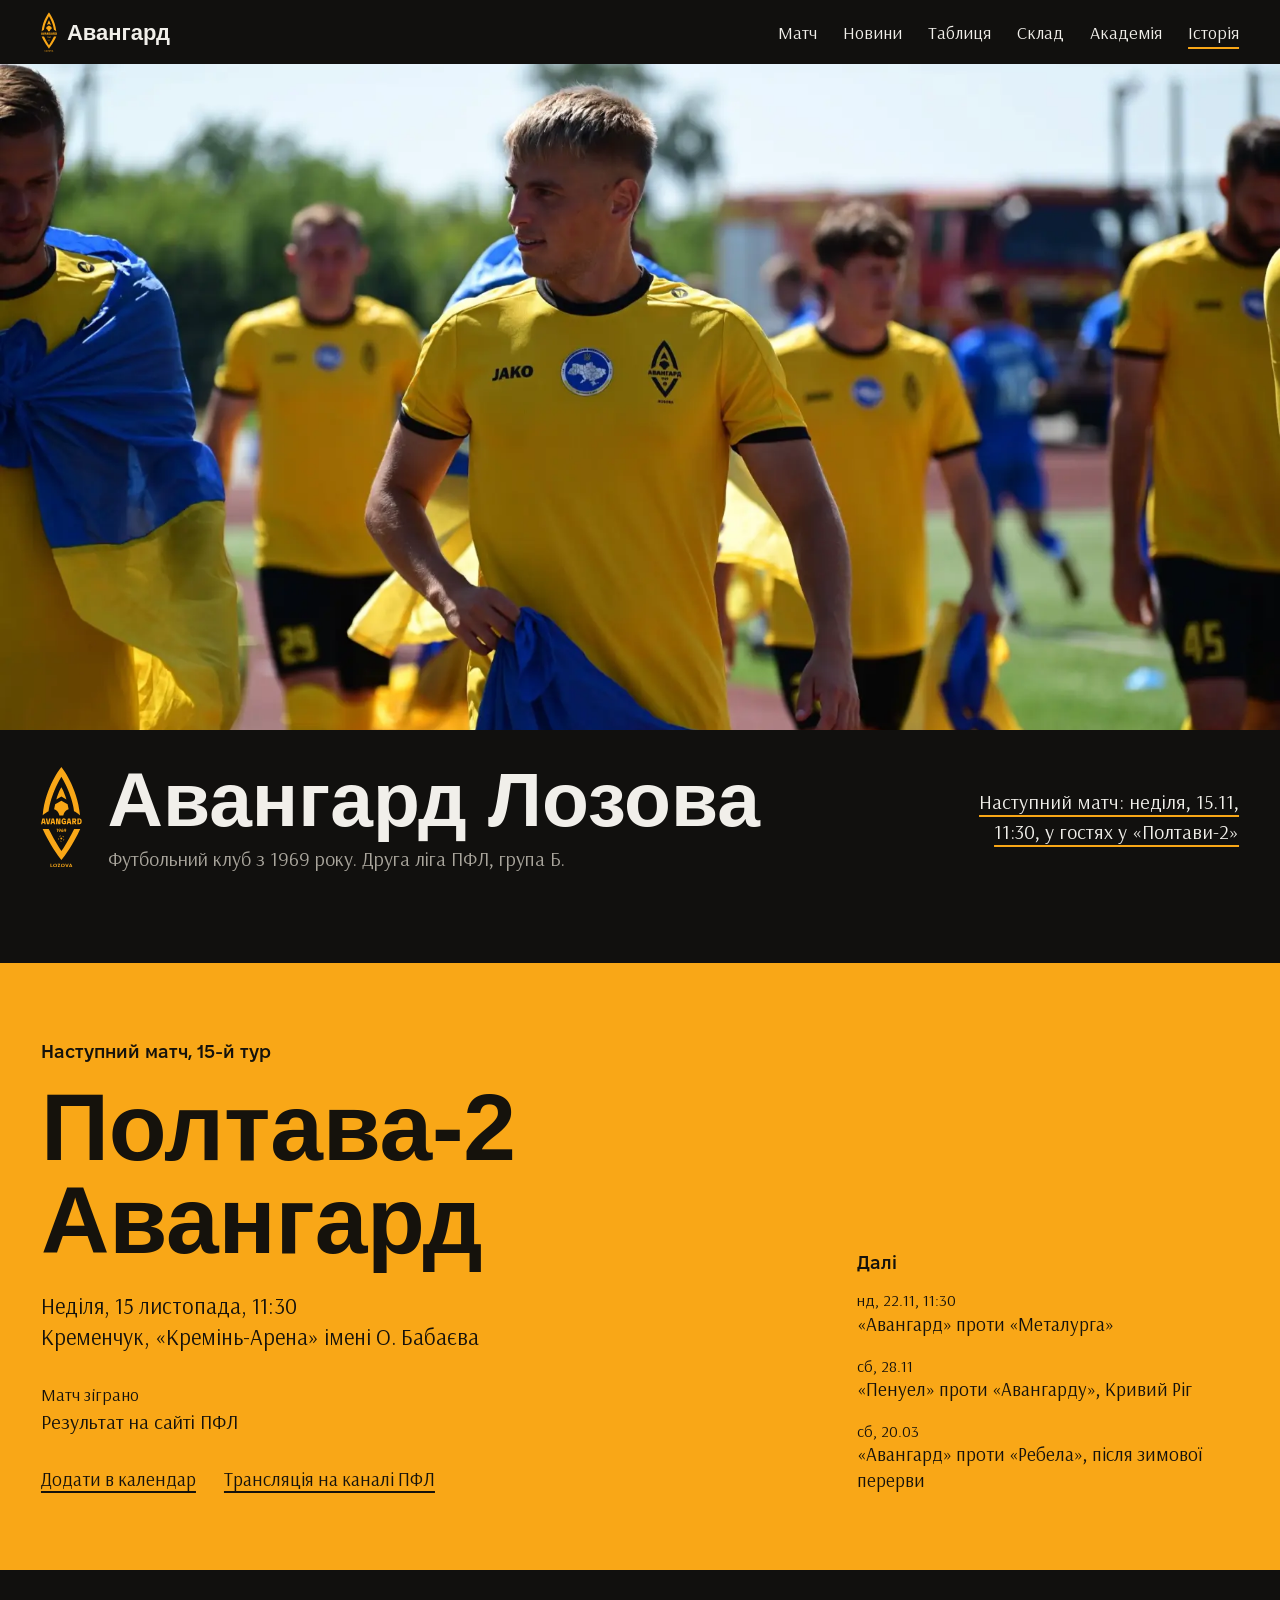
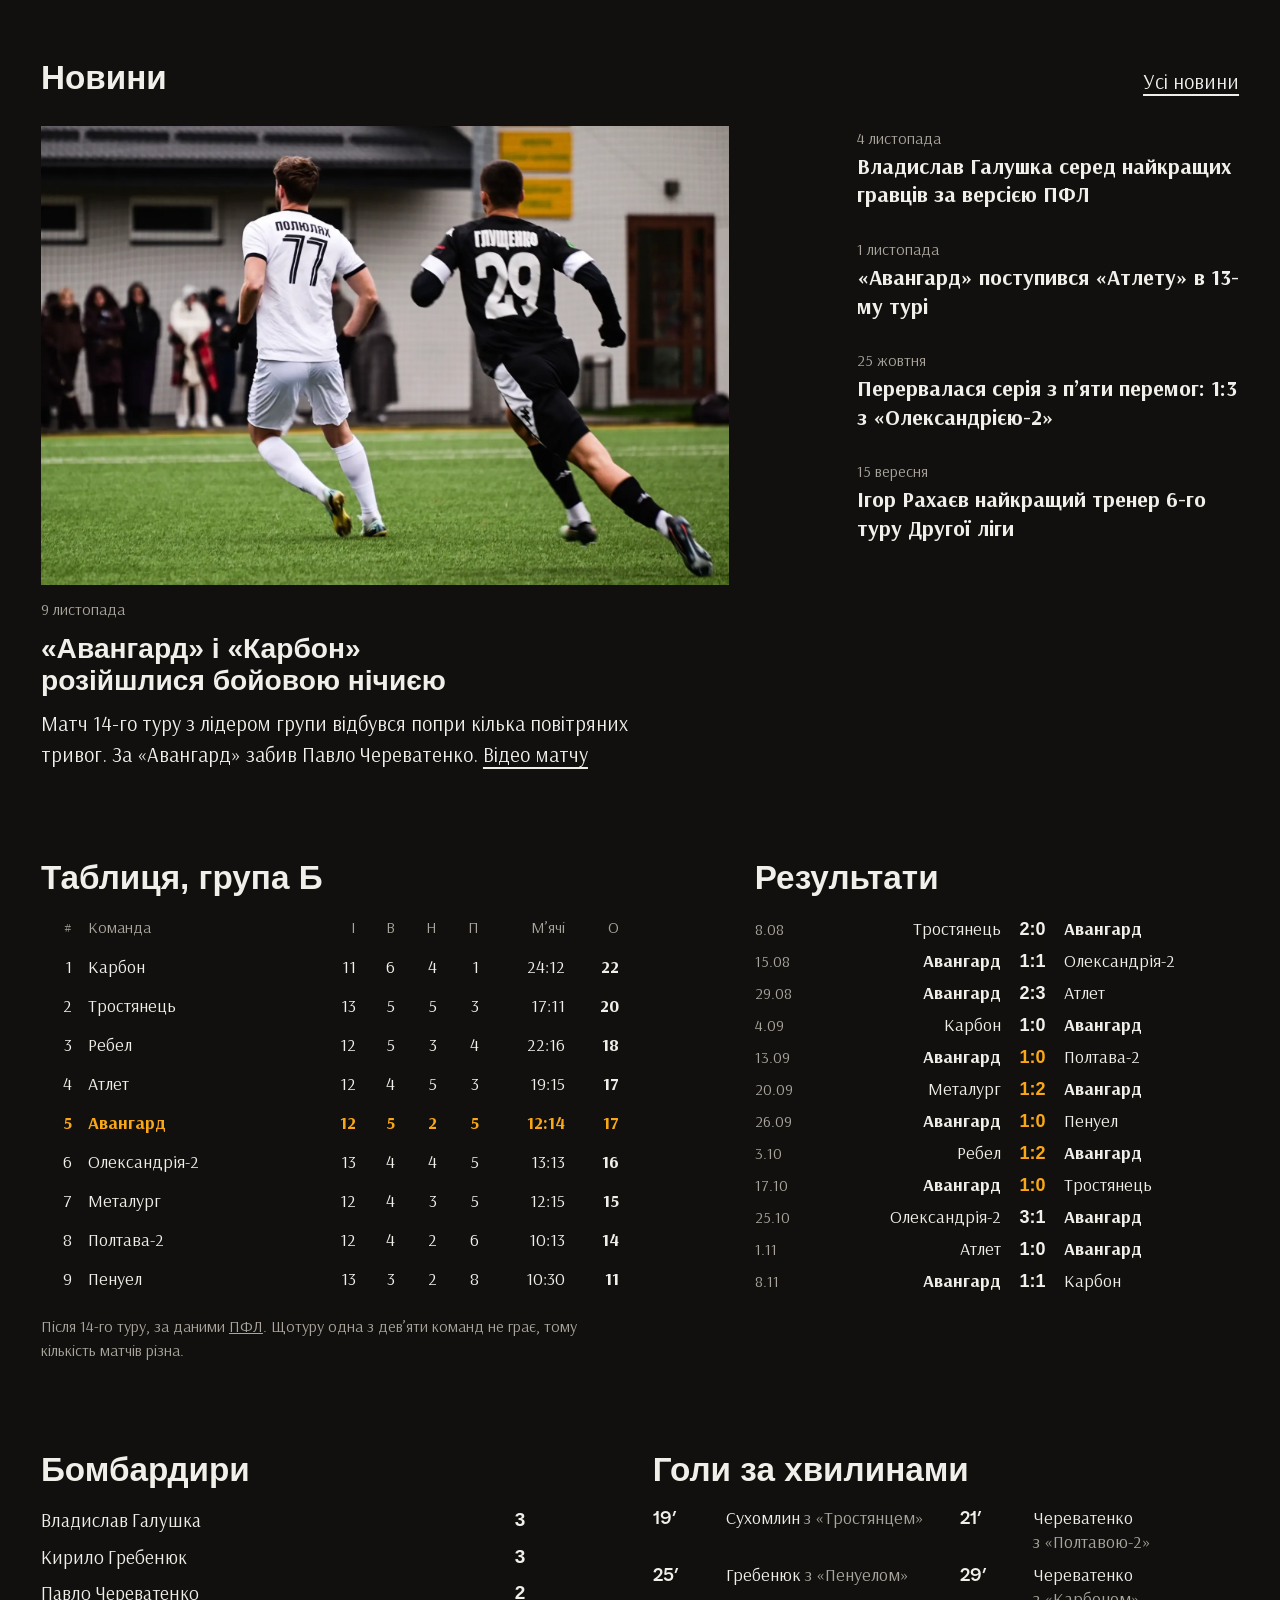
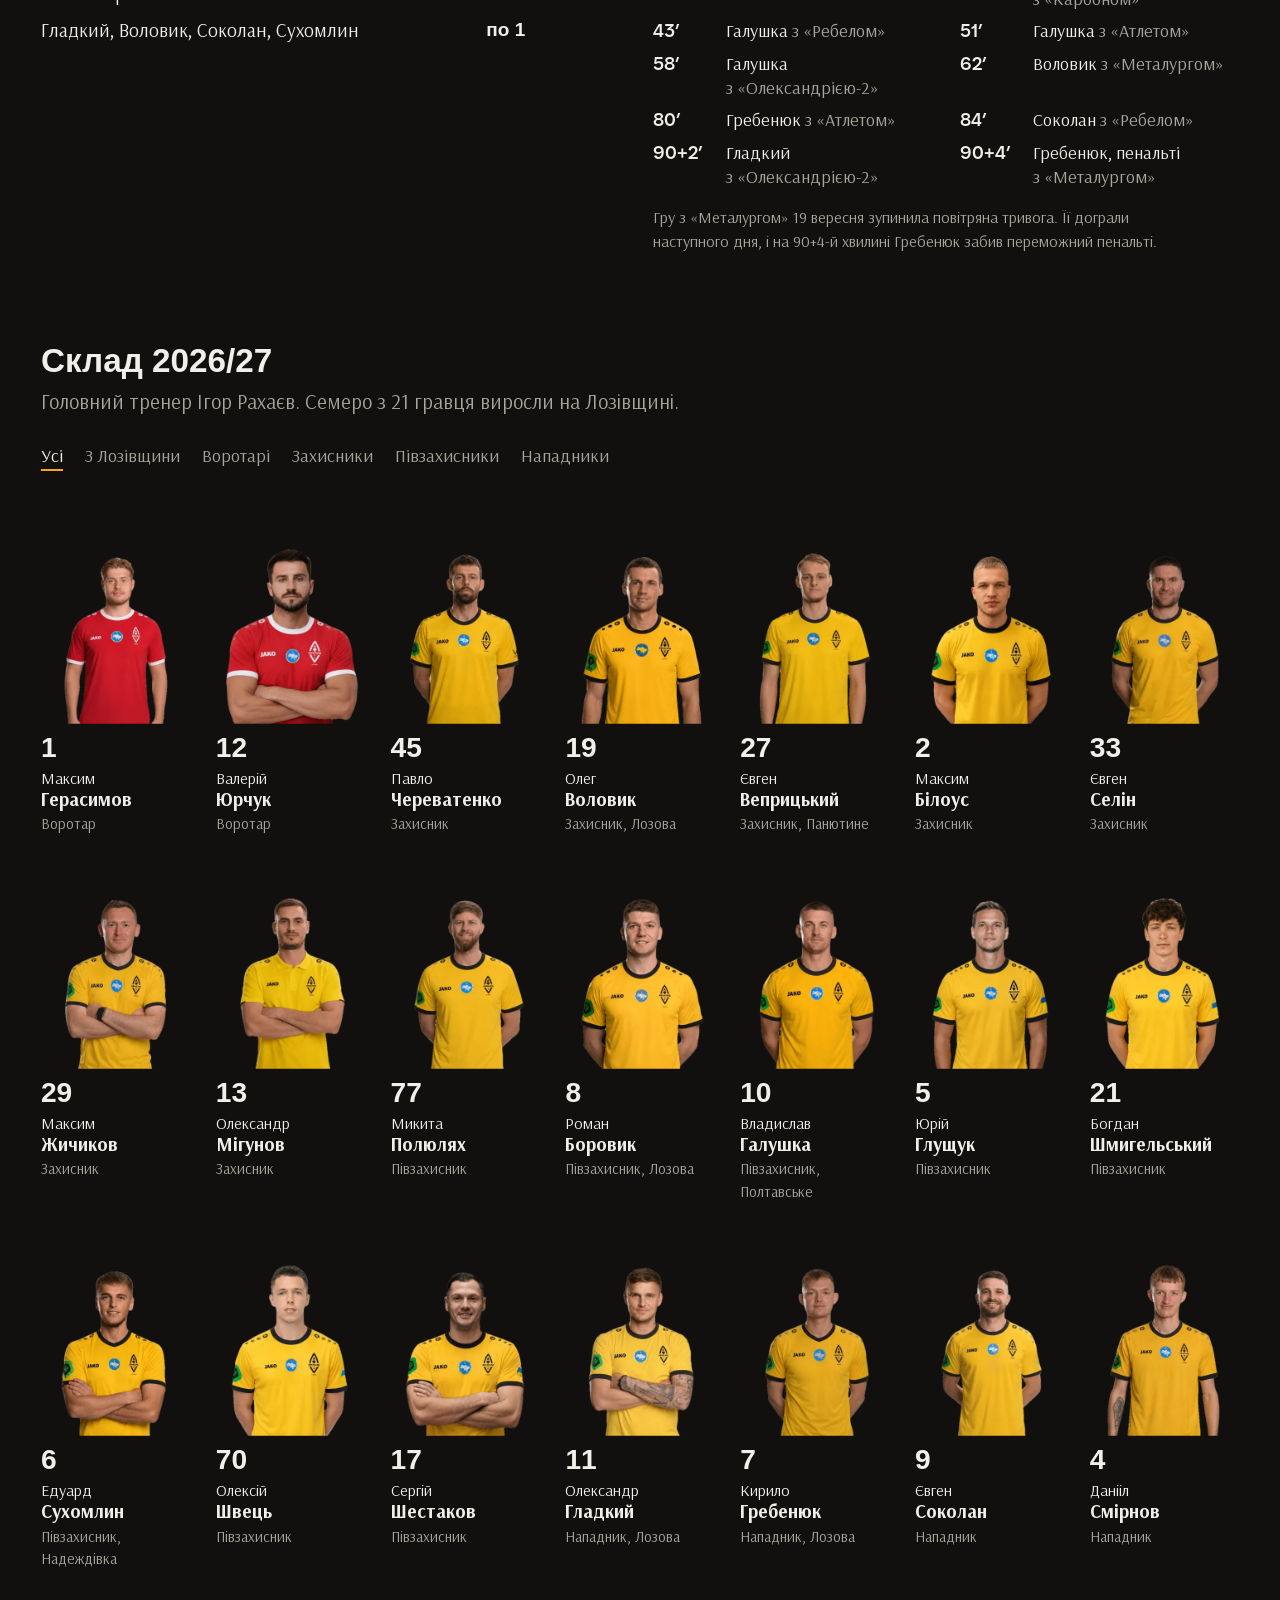
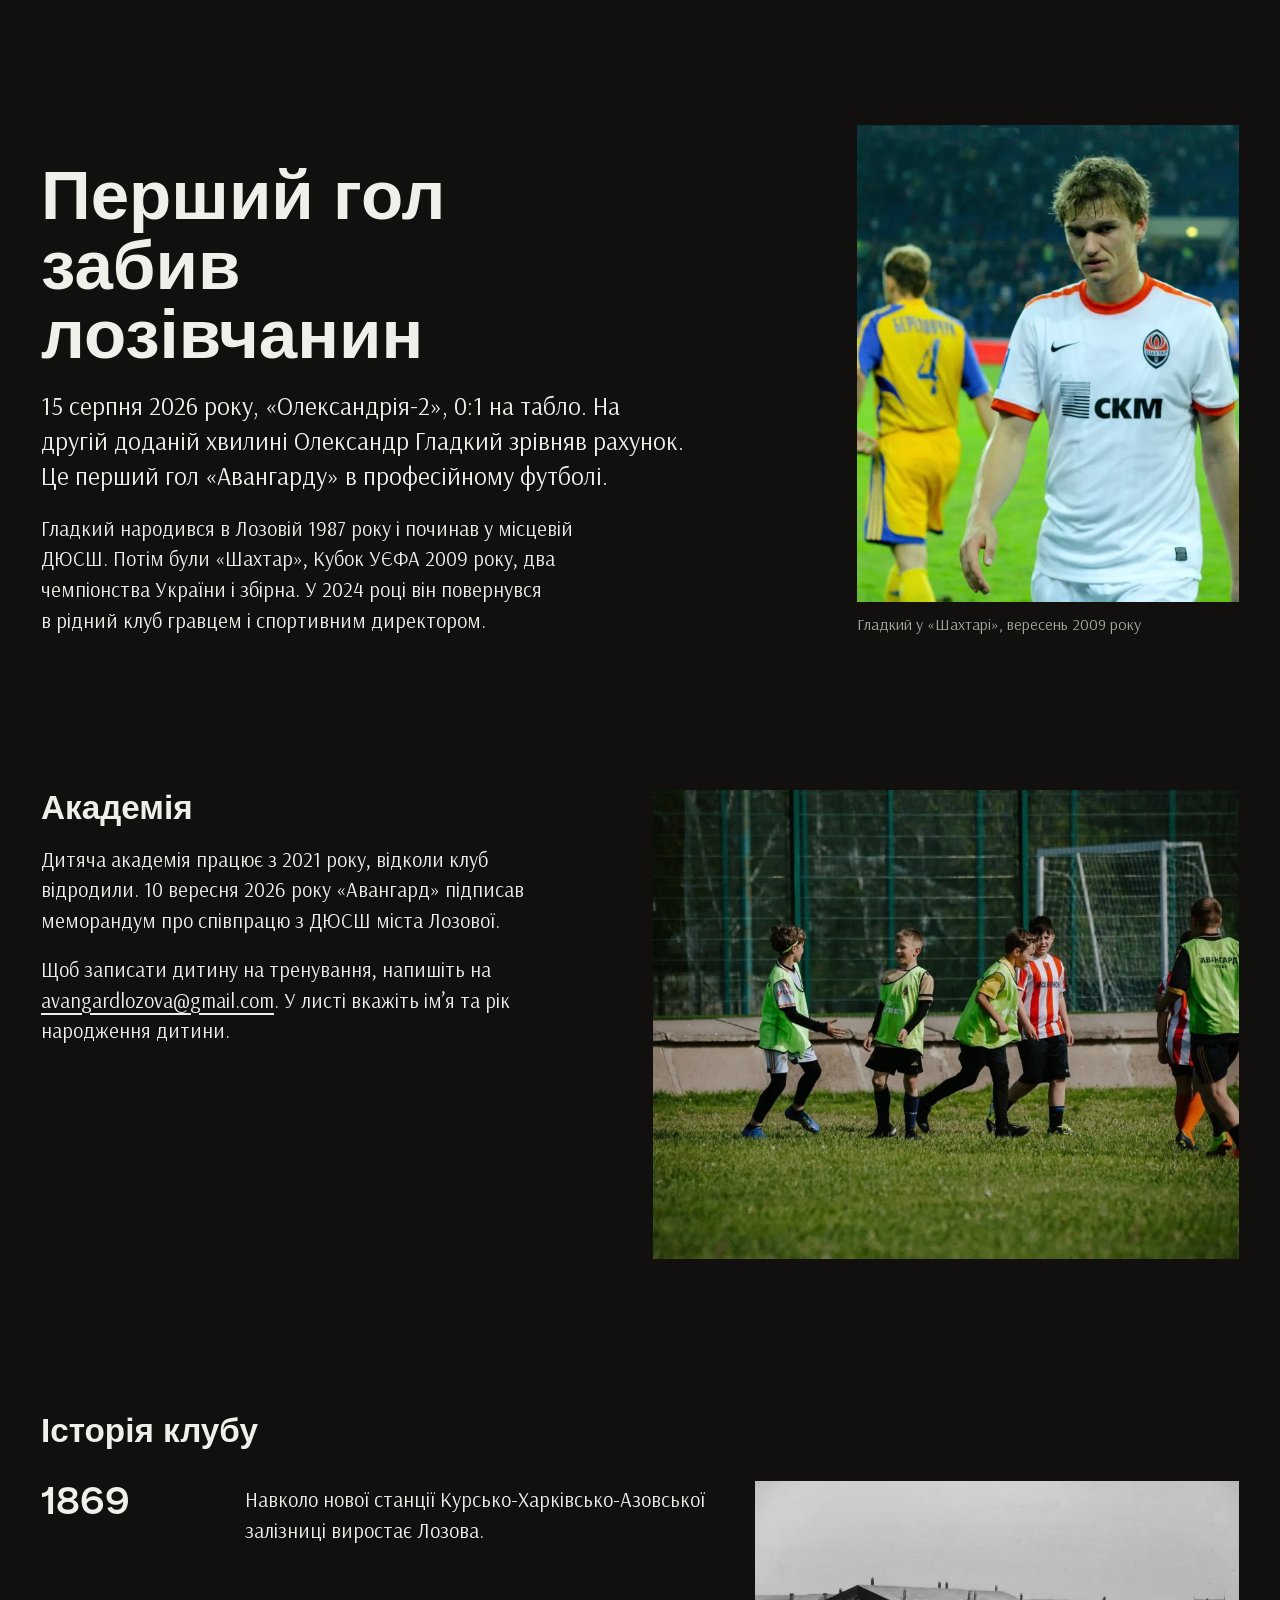
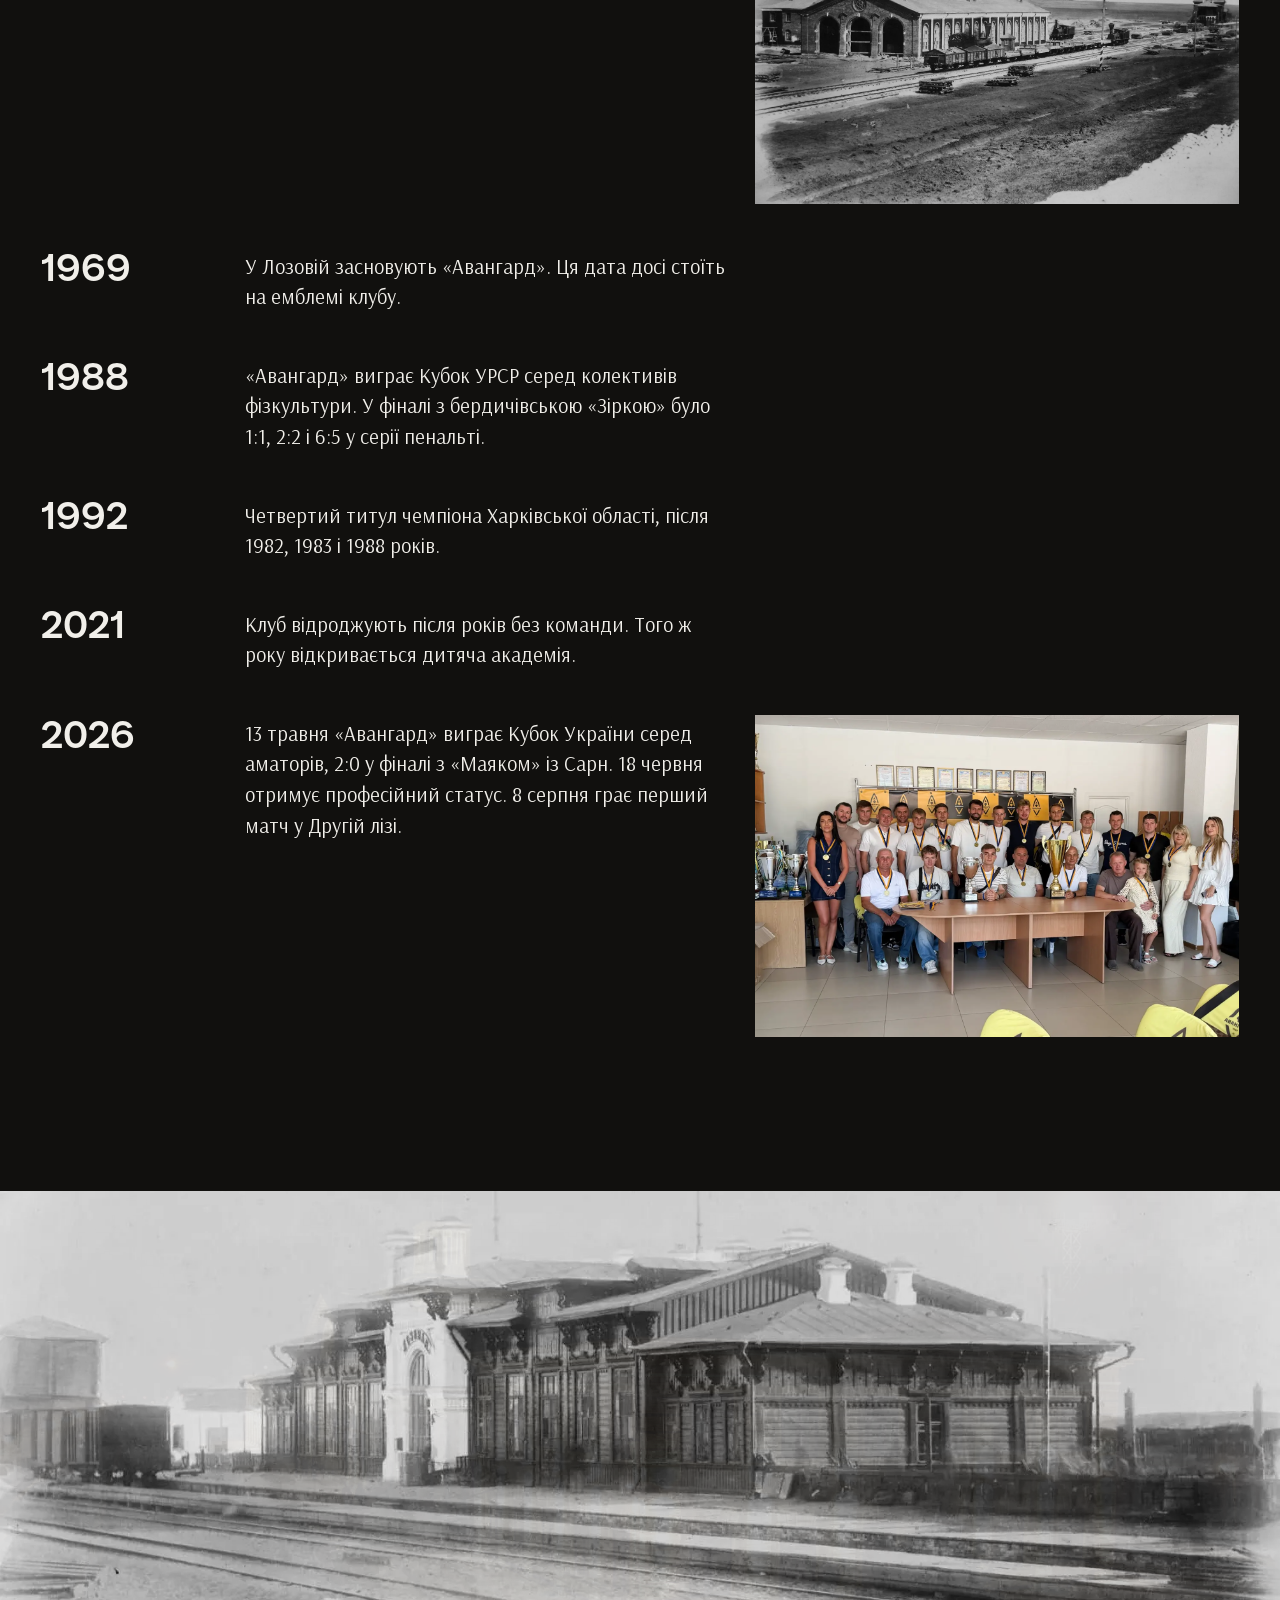
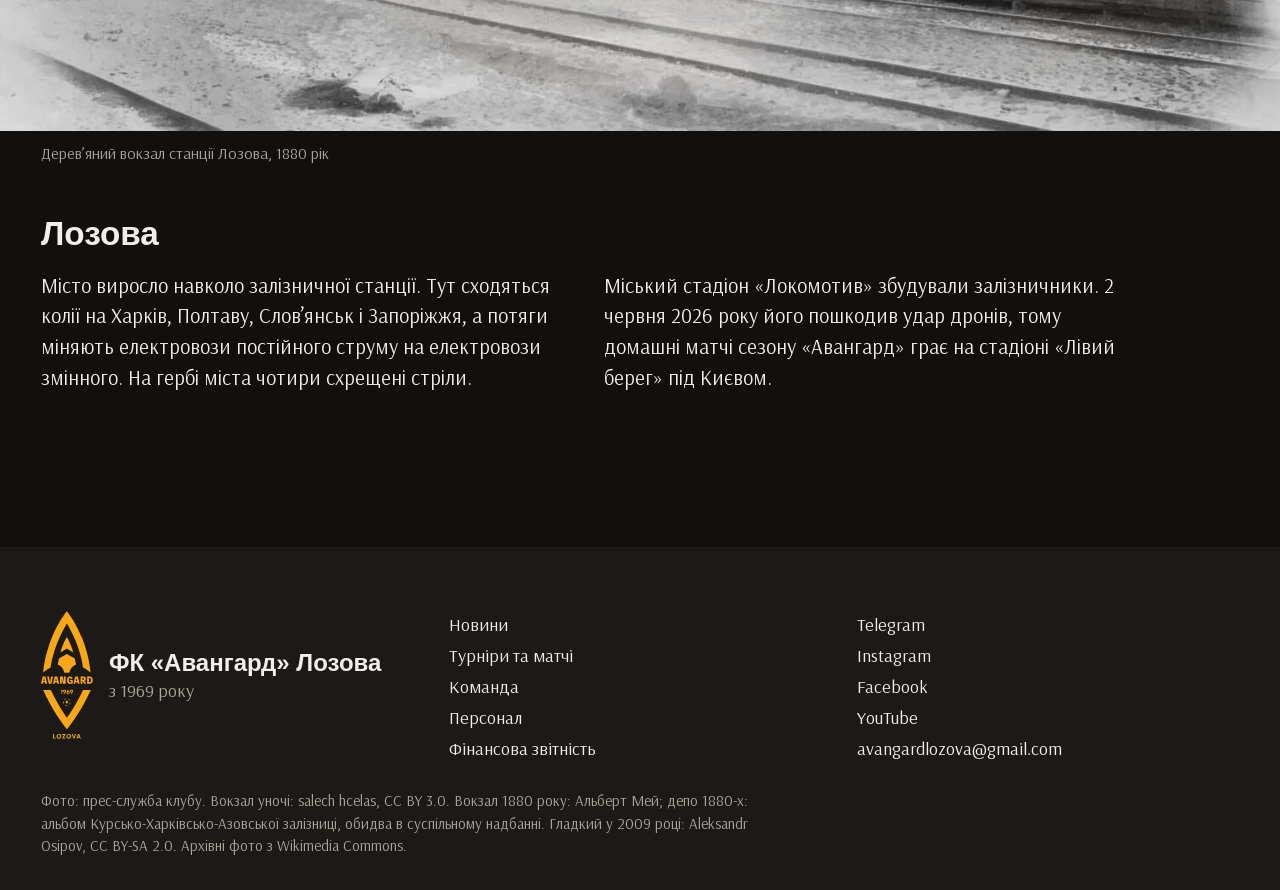
==== index.html @ 0803344a "Версія 3: менше шаблонності - Перший екран: чисте фото клубу, під ним емблема, назва і наступний мат" ====
<!doctype html>
<html lang="uk">
<head>
  <meta charset="utf-8">
  <meta name="viewport" content="width=device-width, initial-scale=1, viewport-fit=cover">
  <title>ФК «Авангард» Лозова</title>
  <meta name="description" content="Футбольний клуб «Авангард» з Лозової, заснований 1969 року. Друга ліга ПФЛ: наступний матч, результати, таблиця, склад, новини, академія.">
  <meta name="theme-color" content="#100e0b">
  <link rel="icon" href="assets/img/logo.svg" type="image/svg+xml">
  <link rel="preload" href="assets/fonts/FixelDisplay-Bold.woff2" as="font" type="font/woff2" crossorigin>
  <link rel="preload" href="assets/img/webp/dsc6113.webp" as="image">
  <link rel="stylesheet" href="assets/fonts/fonts.css?v=13">
  <link rel="stylesheet" href="css/main.css?v=13">
  <script>document.documentElement.classList.add('js');</script>
</head>
<body>
<svg width="0" height="0" style="position:absolute" aria-hidden="true" focusable="false">
  <symbol id="emblem" viewBox="0 0 157 385"><path d="M87.1688 207.241H95.97V217.223C93.1918 218.674 90.4966 219.4 87.8845 219.4C84.8779 219.4 82.5406 218.391 80.8727 216.368C79.2016 214.346 78.3693 211.604 78.3693 208.142C78.3693 204.722 79.1713 201.99 80.7784 199.95C82.3856 197.907 84.5679 196.886 87.3238 196.886C89.5636 196.886 91.3817 197.518 92.7812 198.782C94.1807 200.047 95.0689 201.81 95.4412 204.07L90.3097 204.441C89.8751 202.327 88.8782 201.27 87.3238 201.27C86.1 201.27 85.199 201.923 84.6191 203.23C84.0375 204.537 83.7484 206.173 83.7484 208.142C83.7484 210.299 84.1206 211.984 84.8683 213.197C85.6144 214.408 86.6608 215.015 88.0092 215.015C89.0444 215.015 90.0812 214.798 91.1181 214.362V210.786H87.1688V207.241Z"/><path d="M105.112 210.32H109.373L107.258 200.43L105.112 210.32ZM111.239 219.026L110.244 214.393H104.243L103.246 219.026H97.9917L103.185 197.258H111.458L116.682 219.026H111.239Z"/><path d="M130.146 204.224C130.146 202.441 129.245 201.55 127.441 201.55H124.859V206.961H127.441C129.245 206.961 130.146 206.048 130.146 204.224ZM130.053 219.027L125.918 210.94H124.859V219.027H119.51V197.259H128.249C129.201 197.259 130.094 197.383 130.922 197.631C131.753 197.88 132.52 198.265 133.224 198.783C133.929 199.3 134.489 200.026 134.903 200.959C135.319 201.892 135.528 202.981 135.528 204.224C135.528 207.728 134.042 209.864 131.079 210.63L136.304 219.027H130.053Z"/><path d="M146.876 214.611C149.53 214.611 150.857 212.455 150.857 208.143C150.857 203.831 149.53 201.673 146.876 201.673H144.638V214.611H146.876ZM147.501 197.258C150.298 197.258 152.453 198.222 153.968 200.15C155.481 202.078 156.238 204.741 156.238 208.143C156.238 211.542 155.481 214.207 153.968 216.134C152.453 218.062 150.298 219.027 147.501 219.027H139.289V197.258H147.501Z"/><path d="M97.4736 124.436C88.5478 94.0871 78.1187 78.0218 78.1187 78.0218C78.1187 78.0218 67.6896 94.0871 58.7654 124.436L78.1187 112.833L97.4736 124.436Z"/><path d="M78.1192 -4.25577e-05C78.1192 -4.25577e-05 17.1725 72.7313 6.39673 185.531C6.39673 185.531 17.5096 175.767 29.2951 170.043C29.2951 170.043 34.3451 110.444 78.1192 37.0398C121.893 110.444 126.945 170.043 126.945 170.043C138.729 175.767 149.842 185.531 149.842 185.531C139.066 72.7313 78.1192 -4.25577e-05 78.1192 -4.25577e-05Z"/><path d="M60.1049 236.991H64.551V249.111H61.9996V239.27H60.1049V236.991Z"/><path d="M71.1687 243.096C71.7646 243.096 72.2583 242.913 72.6545 242.54C73.0491 242.171 73.2472 241.694 73.2472 241.111C73.2472 240.527 73.0491 240.051 72.6545 239.679C72.2583 239.31 71.7646 239.125 71.1687 239.125C70.56 239.125 70.0632 239.31 69.6734 239.679C69.2851 240.051 69.0902 240.527 69.0902 241.111C69.0902 241.694 69.2851 242.171 69.6734 242.54C70.0632 242.913 70.56 243.096 71.1687 243.096ZM71.1511 236.736C72.5107 236.736 73.6162 237.142 74.4661 237.957C75.3193 238.772 75.7426 239.823 75.7426 241.111C75.7426 242.253 75.3288 243.534 74.5029 244.956L72.0809 249.111H69.218C70.6766 246.608 71.5026 245.188 71.6975 244.847C71.3205 244.956 70.9434 245.01 70.568 245.01C69.4018 245.01 68.4464 244.646 67.7067 243.917C66.9638 243.189 66.5948 242.253 66.5948 241.111C66.5948 240.27 66.7881 239.519 67.1779 238.852C67.5661 238.182 68.1061 237.663 68.7995 237.292C69.4912 236.922 70.2756 236.736 71.1511 236.736Z"/><path d="M81.8862 246.925C82.4581 246.925 82.9246 246.743 83.2905 246.377C83.6547 246.014 83.8368 245.546 83.8368 244.974C83.8368 244.391 83.6547 243.917 83.2905 243.554C82.9246 243.188 82.4581 243.006 81.8862 243.006C81.3158 243.006 80.8445 243.188 80.4739 243.554C80.1033 243.917 79.9195 244.391 79.9195 244.974C79.9195 245.546 80.1033 246.014 80.4739 246.377C80.8445 246.743 81.3158 246.925 81.8862 246.925ZM82.4693 241.055C83.6355 241.055 84.5925 241.421 85.3402 242.15C86.0879 242.878 86.4617 243.821 86.4617 244.974C86.4617 246.249 86.0335 247.294 85.1756 248.109C84.3193 248.923 83.2298 249.329 81.9054 249.329C80.5442 249.329 79.4355 248.923 78.5776 248.109C77.7228 247.294 77.2931 246.249 77.2931 244.974C77.2931 243.845 77.7133 242.564 78.5504 241.129L80.958 236.974H83.8193C83.5029 237.52 83.078 238.255 82.5428 239.178C82.0076 240.102 81.6066 240.789 81.3398 241.238C81.7168 241.116 82.0923 241.055 82.4693 241.055Z"/><path d="M92.0576 243.096C92.6535 243.096 93.1488 242.913 93.5434 242.54C93.938 242.171 94.1361 241.694 94.1361 241.111C94.1361 240.527 93.938 240.051 93.5434 239.679C93.1488 239.31 92.6535 239.125 92.0576 239.125C91.4505 239.125 90.9521 239.31 90.5639 239.679C90.1741 240.051 89.9807 240.527 89.9807 241.111C89.9807 241.694 90.1741 242.171 90.5639 242.54C90.9521 242.913 91.4505 243.096 92.0576 243.096ZM92.04 236.736C93.3996 236.736 94.5067 237.142 95.3567 237.957C96.2066 238.772 96.6331 239.823 96.6331 241.111C96.6331 242.253 96.2194 243.534 95.3934 244.956L92.9682 249.111H90.107C91.5656 246.608 92.3915 245.188 92.588 244.847C92.2094 244.956 91.8324 245.01 91.4569 245.01C90.2907 245.01 89.3353 244.646 88.5956 243.917C87.8543 243.189 87.4837 242.253 87.4837 241.111C87.4837 240.27 87.677 239.519 88.0652 238.852C88.455 238.182 88.995 237.663 89.6884 237.292C90.3817 236.922 91.1646 236.736 92.04 236.736Z"/><path d="M39.2464 381.653H44.4545V384.395H36.2924V370.787H39.2464V381.653Z"/><path d="M53.9416 381.908C54.7451 381.908 55.472 381.721 56.1191 381.352C56.7677 380.983 57.2741 380.468 57.6448 379.809C58.0154 379.146 58.1991 378.408 58.1991 377.591C58.1991 376.358 57.795 375.332 56.985 374.509C56.175 373.687 55.1637 373.276 53.9511 373.276C52.7402 373.276 51.7225 373.687 50.8997 374.509C50.077 375.332 49.6664 376.358 49.6664 377.591C49.6664 378.823 50.077 379.85 50.8997 380.675C51.7225 381.494 52.737 381.908 53.9416 381.908ZM53.9416 384.686C51.8695 384.686 50.1409 384.009 48.7605 382.656C47.3802 381.301 46.6901 379.612 46.6901 377.591C46.6901 375.569 47.3802 373.882 48.7605 372.528C50.1409 371.174 51.8695 370.495 53.9416 370.495C55.3027 370.495 56.5376 370.803 57.6448 371.42C58.7535 372.035 59.6194 372.885 60.2409 373.965C60.8623 375.048 61.1723 376.257 61.1723 377.591C61.1723 379.625 60.4869 381.317 59.113 382.665C57.7374 384.012 56.0152 384.686 53.9416 384.686Z"/><path d="M68.0937 381.653H73.9441V384.395H63.6619V383.948L69.3382 373.528H63.991V370.787H73.7316V371.332L68.0937 381.653Z"/><path d="M83.742 381.908C84.5455 381.908 85.2725 381.721 85.9195 381.352C86.5697 380.983 87.0761 380.468 87.4468 379.809C87.8158 379.146 88.0011 378.408 88.0011 377.591C88.0011 376.358 87.5954 375.332 86.7854 374.509C85.9754 373.687 84.9641 373.276 83.7515 373.276C82.5422 373.276 81.5245 373.687 80.7017 374.509C79.8774 375.332 79.4668 376.358 79.4668 377.591C79.4668 378.823 79.8774 379.85 80.7017 380.675C81.5245 381.494 82.5374 381.908 83.742 381.908ZM83.742 384.686C81.6699 384.686 79.9413 384.009 78.5625 382.656C77.1806 381.301 76.4921 379.612 76.4921 377.591C76.4921 375.569 77.1806 373.882 78.5625 372.528C79.9413 371.174 81.6699 370.495 83.742 370.495C85.1047 370.495 86.338 370.803 87.4468 371.42C88.5539 372.035 89.4198 372.885 90.0413 373.965C90.6643 375.048 90.9743 376.257 90.9743 377.591C90.9743 379.625 90.2873 381.317 88.915 382.665C87.5394 384.012 85.8172 384.686 83.742 384.686Z"/><path d="M102.912 370.787H106.12L100.987 384.395H98.2074L92.8826 370.787H96.1257L99.5685 380.409L102.912 370.787Z"/><path d="M113.582 374.383L111.814 379.243H115.372L113.582 374.383ZM117.257 384.395L116.305 381.809H110.881L109.948 384.395H106.837L112.164 370.787H114.945L120.445 384.395H117.257Z"/><path d="M78.3679 356.609C64.1493 338.76 34.0298 297.546 6.39783 237.634H29.6029C41.5689 262.361 55.2811 286.86 70.3799 310.48L78.3679 321.577L86.3575 310.48C101.453 286.863 115.167 262.364 127.133 237.634H150.34C122.717 297.53 92.5881 338.754 78.3679 356.609Z"/><path d="M70.9525 185.531H85.2862C91.5935 163.473 105.954 161.627 105.954 161.627L101.938 142.882L78.1193 129.196L54.3008 142.882L50.2844 161.627C50.2844 161.627 64.6452 163.473 70.9525 185.531Z"/><path d="M80.8431 271.35L75.996 270.583L73.7673 274.956L77.2389 278.429L81.6131 276.199L80.8431 271.35Z"/><path d="M85.579 282.705C87.5999 280.854 88.8636 278.379 89.1959 275.697L85.7212 278.36L85.579 282.705Z"/><path d="M66.7651 271.868C66.1772 274.581 66.591 277.431 67.9505 279.863L69.5194 275.849L66.7651 271.868Z"/><path d="M76.4982 263.001C73.8142 263.33 71.3363 264.598 69.4879 266.619L73.9244 266.56L76.4982 263.001Z"/><path d="M88.3101 269.7C87.1662 267.11 85.0734 265.017 82.4805 263.877L83.9039 268.281L88.3101 269.7Z"/><path d="M80.3268 285.431L76.4063 282.719L72.0928 284.106C74.569 285.576 77.5198 286.039 80.3268 285.431Z"/><path d="M7.12048 210.32H11.3813L9.26605 200.43L7.12048 210.32ZM13.2457 219.026L12.252 214.393H6.25139L5.25449 219.026H0L5.19219 197.258H13.4661L18.6903 219.026H13.2457Z"/><path d="M30.9097 197.258H36.3528L31.3762 219.027H23.2589L18.4102 197.258H23.9762L27.395 215.482L30.9097 197.258Z"/><path d="M43.1951 210.32H47.4559L45.3407 200.43L43.1951 210.32ZM49.3219 219.026L48.325 214.393H42.3245L41.3307 219.026H36.0731L41.2668 197.258H49.5392L54.7633 219.026H49.3219Z"/><path d="M69.5032 197.258H74.6044V219.027H66.3L62.6943 202.42V219.027H57.5916V197.258H65.8975L69.5032 213.866V197.258Z"/></symbol>
</svg>

<a class="skip" href="#main">Перейти до основного вмісту</a>

<header class="bar" data-bar>
  <a class="bar__brand" href="#top" aria-label="ФК «Авангард» Лозова, на початок">
    <svg class="bar__crest" aria-hidden="true"><use href="#emblem"/></svg>
    <span class="bar__name">Авангард</span>
  </a>
  <nav class="bar__nav" aria-label="Розділи">
    <a href="#match">Матч</a>
    <a href="#news">Новини</a>
    <a href="#table">Таблиця</a>
    <a href="#squad">Склад</a>
    <a href="#academy">Академія</a>
    <a href="#history">Історія</a>
  </nav>
  <details class="menu">
    <summary class="menu__toggle">Меню</summary>
    <nav class="menu__sheet" aria-label="Розділи">
      <a href="#match">Наступний матч</a>
      <a href="#news">Новини</a>
      <a href="#table">Таблиця</a>
      <a href="#squad">Склад</a>
      <a href="#academy">Академія</a>
      <a href="#history">Історія</a>
    </nav>
  </details>
</header>

<main id="main">

  <section class="hero" id="top" aria-labelledby="hero-title">
    <img class="hero__photo" src="assets/img/webp/dsc6113.webp" width="1800" height="1202" fetchpriority="high"
         alt="Гравці «Авангарду» в жовтій формі з прапорами України йдуть з поля">
    <div class="hero__strip">
      <svg class="hero__crest" aria-hidden="true"><use href="#emblem"/></svg>
      <div>
        <h1 class="hero__title" id="hero-title">Авангард Лозова</h1>
        <p class="hero__meta">Футбольний клуб з&nbsp;1969 року. Друга ліга ПФЛ, група&nbsp;Б.</p>
      </div>
      <a class="hero__next" href="#match">Наступний матч: неділя, 15.11, 11:30, у&nbsp;гостях у&nbsp;«Полтави-2»</a>
    </div>
  </section>

  <section class="match" id="match" aria-labelledby="match-title">
    <div class="match__main">
      <h2 class="label" id="match-title">Наступний матч, 15-й тур</h2>
      <p class="fixture" data-fixture data-kickoff="2026-11-15T11:30:00+02:00">
        <span class="fixture__team">Полтава-2</span>
        <span class="fixture__team">Авангард</span>
      </p>
      <p class="fixture__when">Неділя, 15 листопада, 11:30<br>Кременчук, «Кремінь-Арена» імені О.&nbsp;Бабаєва</p>
      <div class="countdown" data-countdown>
        <p class="visually-hidden" data-cd-sr aria-live="polite">Початок у&nbsp;неділю, 15 листопада, о&nbsp;11:30</p>
        <p class="countdown__label" aria-hidden="true">До початку</p>
        <p class="countdown__value" aria-hidden="true"></p>
      </div>
      <p class="match__links">
        <a class="link" href="https://pfl.ua/calendar/1355" data-ics>Додати в&nbsp;календар</a>
        <a class="link" href="https://www.youtube.com/user/PFLUkraine" rel="noopener">Трансляція на каналі ПФЛ</a>
      </p>
    </div>
    <section class="later" aria-labelledby="later-title">
      <h3 class="label" id="later-title">Далі</h3>
      <ol>
        <li><span class="later__date">нд, 22.11, 11:30</span><span>«Авангард» проти «Металурга»</span></li>
        <li><span class="later__date">сб, 28.11</span><span>«Пенуел» проти «Авангарду», Кривий Ріг</span></li>
        <li><span class="later__date">сб, 20.03</span><span>«Авангард» проти «Ребела», після зимової перерви</span></li>
      </ol>
    </section>
  </section>

  <section class="news" id="news" aria-labelledby="news-title">
    <div class="news__head">
      <h2 class="h2" id="news-title">Новини</h2>
      <a class="link" href="https://avangard-lozova.com/news">Усі новини</a>
    </div>
    <div class="news__grid">
      <article class="lead">
        <a class="lead__media" href="https://avangard-lozova.com/news/avangard-lozova-ta-karbon-cherkasi-rozijshlisya-bojovoyu-nichiyeyu">
          <img src="assets/img/webp/img1007.webp" width="1800" height="1202" loading="lazy" alt="Микита Полюлях у білій формі «Авангарду» в матчі з «Карбоном»">
        </a>
        <p class="news__date"><time datetime="2026-11-09">9 листопада</time></p>
        <h3 class="lead__title"><a href="https://avangard-lozova.com/news/avangard-lozova-ta-karbon-cherkasi-rozijshlisya-bojovoyu-nichiyeyu">«Авангард» і&nbsp;«Карбон» розійшлися бойовою нічиєю</a></h3>
        <p class="lead__text">Матч 14-го туру з&nbsp;лідером групи відбувся попри кілька повітряних тривог. За «Авангард» забив Павло Череватенко. <a class="link" href="https://www.youtube.com/watch?v=gcwdo7TN4z0" rel="noopener">Відео матчу</a></p>
      </article>
      <ul class="briefs">
        <li><p class="news__date"><time datetime="2026-11-04">4 листопада</time></p><h3 class="brief__title"><a href="https://avangard-lozova.com/news/vladislav-galushka-zakripivsya-sered-najkrashhih-gravcziv-za-versiyeyu-pfl">Владислав Галушка серед найкращих гравців за версією ПФЛ</a></h3></li>
        <li><p class="news__date"><time datetime="2026-11-01">1 листопада</time></p><h3 class="brief__title"><a href="https://avangard-lozova.com/news/avangard-lozova-postupayetsya-atletu-v-matchi-13-go-turu">«Авангард» поступився «Атлету» в&nbsp;13-му турі</a></h3></li>
        <li><p class="news__date"><time datetime="2026-10-25">25 жовтня</time></p><h3 class="brief__title"><a href="https://avangard-lozova.com/news/avangard-lozova-postupayetsya-oleksandriyi-2">Перервалася серія з&nbsp;п’яти перемог: 1:3 з&nbsp;«Олександрією-2»</a></h3></li>
        <li><p class="news__date"><time datetime="2026-09-15">15 вересня</time></p><h3 class="brief__title"><a href="https://avangard-lozova.com/news/igor-rahayev-najkrashhij-trener-shostogo-turu-drugoyi-ligi-pfl">Ігор Рахаєв найкращий тренер 6-го туру Другої ліги</a></h3></li>
      </ul>
    </div>
  </section>

  <section class="season" id="table" aria-labelledby="table-title">
    <div class="season__grid">
      <div class="season__table">
        <h2 class="h2" id="table-title">Таблиця, група Б</h2>
        <table class="table">
          <thead><tr><th scope="col">#</th><th scope="col">Команда</th><th scope="col"><abbr title="Ігри">І</abbr></th><th scope="col"><abbr title="Виграші">В</abbr></th><th scope="col"><abbr title="Нічиї">Н</abbr></th><th scope="col"><abbr title="Поразки">П</abbr></th><th scope="col">М’ячі</th><th scope="col"><abbr title="Очки">О</abbr></th></tr></thead>
          <tbody>
            <tr><td>1</td><td>Карбон</td><td>11</td><td>6</td><td>4</td><td>1</td><td>24:12</td><td>22</td></tr>
            <tr><td>2</td><td>Тростянець</td><td>13</td><td>5</td><td>5</td><td>3</td><td>17:11</td><td>20</td></tr>
            <tr><td>3</td><td>Ребел</td><td>12</td><td>5</td><td>3</td><td>4</td><td>22:16</td><td>18</td></tr>
            <tr><td>4</td><td>Атлет</td><td>12</td><td>4</td><td>5</td><td>3</td><td>19:15</td><td>17</td></tr>
            <tr class="is-us"><td>5</td><td>Авангард</td><td>12</td><td>5</td><td>2</td><td>5</td><td>12:14</td><td>17</td></tr>
            <tr><td>6</td><td>Олександрія-2</td><td>13</td><td>4</td><td>4</td><td>5</td><td>13:13</td><td>16</td></tr>
            <tr><td>7</td><td>Металург</td><td>12</td><td>4</td><td>3</td><td>5</td><td>12:15</td><td>15</td></tr>
            <tr><td>8</td><td>Полтава-2</td><td>12</td><td>4</td><td>2</td><td>6</td><td>10:13</td><td>14</td></tr>
            <tr><td>9</td><td>Пенуел</td><td>13</td><td>3</td><td>2</td><td>8</td><td>10:30</td><td>11</td></tr>
          </tbody>
        </table>
        <p class="note">Після 14-го туру, за даними <a href="https://pfl.ua/standing/1355" rel="noopener">ПФЛ</a>. Щотуру одна з&nbsp;дев’яти команд не грає, тому кількість матчів різна.</p>
      </div>
      <div class="season__results">
        <h2 class="h2">Результати</h2>
        <ol class="results">
        <li class="r r--l"><span class="r__date">8.08</span><span class="r__home">Тростянець</span><span class="r__score">2:0</span><span class="r__away"><b>Авангард</b></span></li>
        <li class="r r--d"><span class="r__date">15.08</span><span class="r__home"><b>Авангард</b></span><span class="r__score">1:1</span><span class="r__away">Олександрія-2</span></li>
        <li class="r r--l"><span class="r__date">29.08</span><span class="r__home"><b>Авангард</b></span><span class="r__score">2:3</span><span class="r__away">Атлет</span></li>
        <li class="r r--l"><span class="r__date">4.09</span><span class="r__home">Карбон</span><span class="r__score">1:0</span><span class="r__away"><b>Авангард</b></span></li>
        <li class="r r--w"><span class="r__date">13.09</span><span class="r__home"><b>Авангард</b></span><span class="r__score">1:0</span><span class="r__away">Полтава-2</span></li>
        <li class="r r--w"><span class="r__date">20.09</span><span class="r__home">Металург</span><span class="r__score">1:2</span><span class="r__away"><b>Авангард</b></span></li>
        <li class="r r--w"><span class="r__date">26.09</span><span class="r__home"><b>Авангард</b></span><span class="r__score">1:0</span><span class="r__away">Пенуел</span></li>
        <li class="r r--w"><span class="r__date">3.10</span><span class="r__home">Ребел</span><span class="r__score">1:2</span><span class="r__away"><b>Авангард</b></span></li>
        <li class="r r--w"><span class="r__date">17.10</span><span class="r__home"><b>Авангард</b></span><span class="r__score">1:0</span><span class="r__away">Тростянець</span></li>
        <li class="r r--l"><span class="r__date">25.10</span><span class="r__home">Олександрія-2</span><span class="r__score">3:1</span><span class="r__away"><b>Авангард</b></span></li>
        <li class="r r--l"><span class="r__date">1.11</span><span class="r__home">Атлет</span><span class="r__score">1:0</span><span class="r__away"><b>Авангард</b></span></li>
        <li class="r r--d"><span class="r__date">8.11</span><span class="r__home"><b>Авангард</b></span><span class="r__score">1:1</span><span class="r__away">Карбон</span></li>
        </ol>
      </div>
    </div>
    <div class="season__grid season__grid--goals">
      <div>
        <h2 class="h2">Бомбардири</h2>
        <ol class="scorers">
          <li><span>Владислав Галушка</span><b>3</b></li>
          <li><span>Кирило Гребенюк</span><b>3</b></li>
          <li><span>Павло Череватенко</span><b>2</b></li>
          <li><span>Гладкий, Воловик, Соколан, Сухомлин</span><b>по 1</b></li>
        </ol>
      </div>
      <div>
        <h2 class="h2">Голи за хвилинами</h2>
        <ol class="goal-list">
          <li><span class="g__min">19’</span><span>Сухомлин <span class="g__vs">з&nbsp;«Тростянцем»</span></span></li>
          <li><span class="g__min">21’</span><span>Череватенко <span class="g__vs">з&nbsp;«Полтавою-2»</span></span></li>
          <li><span class="g__min">25’</span><span>Гребенюк <span class="g__vs">з&nbsp;«Пенуелом»</span></span></li>
          <li><span class="g__min">29’</span><span>Череватенко <span class="g__vs">з&nbsp;«Карбоном»</span></span></li>
          <li><span class="g__min">43’</span><span>Галушка <span class="g__vs">з&nbsp;«Ребелом»</span></span></li>
          <li><span class="g__min">51’</span><span>Галушка <span class="g__vs">з&nbsp;«Атлетом»</span></span></li>
          <li><span class="g__min">58’</span><span>Галушка <span class="g__vs">з&nbsp;«Олександрією-2»</span></span></li>
          <li><span class="g__min">62’</span><span>Воловик <span class="g__vs">з&nbsp;«Металургом»</span></span></li>
          <li><span class="g__min">80’</span><span>Гребенюк <span class="g__vs">з&nbsp;«Атлетом»</span></span></li>
          <li><span class="g__min">84’</span><span>Соколан <span class="g__vs">з&nbsp;«Ребелом»</span></span></li>
          <li><span class="g__min">90+2’</span><span>Гладкий <span class="g__vs">з&nbsp;«Олександрією-2»</span></span></li>
          <li><span class="g__min">90+4’</span><span>Гребенюк, пенальті <span class="g__vs">з&nbsp;«Металургом»</span></span></li>
        </ol>
        <p class="note">Гру з&nbsp;«Металургом» 19 вересня зупинила повітряна тривога. Її дограли наступного дня, і&nbsp;на 90+4-й хвилині Гребенюк забив переможний пенальті.</p>
      </div>
    </div>
  </section>

  <section class="squad" id="squad" aria-labelledby="squad-title" data-squad>
    <div class="squad__head">
      <h2 class="h2" id="squad-title">Склад 2026/27</h2>
      <p class="squad__coach">Головний тренер Ігор Рахаєв. Семеро з&nbsp;21 гравця виросли на&nbsp;Лозівщині.</p>
      <p class="filters" role="group" aria-label="Показати гравців">
        <button type="button" class="filter is-on" data-filter="all" aria-pressed="true">Усі</button>
        <button type="button" class="filter" data-filter="local" aria-pressed="false">З&nbsp;Лозівщини</button>
        <button type="button" class="filter" data-filter="gk" aria-pressed="false">Воротарі</button>
        <button type="button" class="filter" data-filter="df" aria-pressed="false">Захисники</button>
        <button type="button" class="filter" data-filter="mf" aria-pressed="false">Півзахисники</button>
        <button type="button" class="filter" data-filter="fw" aria-pressed="false">Нападники</button>
      </p>
      <p class="squad__count" aria-live="polite" data-count></p>
    </div>
    <ul class="roster">
      <li class="p" data-pos="gk"><a class="p__link" href="https://avangard-lozova.com/team/maksim-gerasimov"><img src="assets/img/webp/p1-360.webp" srcset="assets/img/webp/p1-360.webp 360w, assets/img/webp/p1.webp 720w" sizes="(max-width: 760px) 31vw, (max-width: 1100px) 18vw, 13vw" width="720" height="900" loading="lazy" decoding="async" alt=""><span class="p__no">1</span><span class="p__name">Максим <b>Герасимов</b></span><span class="p__role">Воротар</span></a></li>
      <li class="p" data-pos="gk"><a class="p__link" href="https://avangard-lozova.com/team/valerij-yurchuk"><img src="assets/img/webp/p12-360.webp" srcset="assets/img/webp/p12-360.webp 360w, assets/img/webp/p12.webp 720w" sizes="(max-width: 760px) 31vw, (max-width: 1100px) 18vw, 13vw" width="720" height="900" loading="lazy" decoding="async" alt=""><span class="p__no">12</span><span class="p__name">Валерій <b>Юрчук</b></span><span class="p__role">Воротар</span></a></li>
      <li class="p" data-pos="df"><a class="p__link" href="https://avangard-lozova.com/team/pavlo-cherevatenko"><img src="assets/img/webp/p45-360.webp" srcset="assets/img/webp/p45-360.webp 360w, assets/img/webp/p45.webp 720w" sizes="(max-width: 760px) 31vw, (max-width: 1100px) 18vw, 13vw" width="720" height="900" loading="lazy" decoding="async" alt=""><span class="p__no">45</span><span class="p__name">Павло <b>Череватенко</b></span><span class="p__role">Захисник</span></a></li>
      <li class="p" data-pos="df" data-local="Лозова"><a class="p__link" href="https://avangard-lozova.com/team/oleg-volovik"><img src="assets/img/webp/p19-360.webp" srcset="assets/img/webp/p19-360.webp 360w, assets/img/webp/p19.webp 720w" sizes="(max-width: 760px) 31vw, (max-width: 1100px) 18vw, 13vw" width="720" height="900" loading="lazy" decoding="async" alt=""><span class="p__no">19</span><span class="p__name">Олег <b>Воловик</b></span><span class="p__role">Захисник, Лозова</span></a></li>
      <li class="p" data-pos="df" data-local="Панютине"><a class="p__link" href="https://avangard-lozova.com/team/yevgen-vepriczkij"><img src="assets/img/webp/p27-360.webp" srcset="assets/img/webp/p27-360.webp 360w, assets/img/webp/p27.webp 720w" sizes="(max-width: 760px) 31vw, (max-width: 1100px) 18vw, 13vw" width="720" height="900" loading="lazy" decoding="async" alt=""><span class="p__no">27</span><span class="p__name">Євген <b>Веприцький</b></span><span class="p__role">Захисник, Панютине</span></a></li>
      <li class="p" data-pos="df"><a class="p__link" href="https://avangard-lozova.com/team/maksim-bilous"><img src="assets/img/webp/p2-360.webp" srcset="assets/img/webp/p2-360.webp 360w, assets/img/webp/p2.webp 720w" sizes="(max-width: 760px) 31vw, (max-width: 1100px) 18vw, 13vw" width="720" height="900" loading="lazy" decoding="async" alt=""><span class="p__no">2</span><span class="p__name">Максим <b>Білоус</b></span><span class="p__role">Захисник</span></a></li>
      <li class="p" data-pos="df"><a class="p__link" href="https://avangard-lozova.com/team/yevgen-selin"><img src="assets/img/webp/p33-360.webp" srcset="assets/img/webp/p33-360.webp 360w, assets/img/webp/p33.webp 720w" sizes="(max-width: 760px) 31vw, (max-width: 1100px) 18vw, 13vw" width="720" height="900" loading="lazy" decoding="async" alt=""><span class="p__no">33</span><span class="p__name">Євген <b>Селін</b></span><span class="p__role">Захисник</span></a></li>
      <li class="p" data-pos="df"><a class="p__link" href="https://avangard-lozova.com/team/maksim-zhichikov"><img src="assets/img/webp/p29-360.webp" srcset="assets/img/webp/p29-360.webp 360w, assets/img/webp/p29.webp 720w" sizes="(max-width: 760px) 31vw, (max-width: 1100px) 18vw, 13vw" width="720" height="900" loading="lazy" decoding="async" alt=""><span class="p__no">29</span><span class="p__name">Максим <b>Жичиков</b></span><span class="p__role">Захисник</span></a></li>
      <li class="p" data-pos="df"><a class="p__link" href="https://avangard-lozova.com/team/oleksandr-migunov"><img src="assets/img/webp/p13-360.webp" srcset="assets/img/webp/p13-360.webp 360w, assets/img/webp/p13.webp 720w" sizes="(max-width: 760px) 31vw, (max-width: 1100px) 18vw, 13vw" width="720" height="900" loading="lazy" decoding="async" alt=""><span class="p__no">13</span><span class="p__name">Олександр <b>Мігунов</b></span><span class="p__role">Захисник</span></a></li>
      <li class="p" data-pos="mf"><a class="p__link" href="https://avangard-lozova.com/team/mikita-polyulyah"><img src="assets/img/webp/p77-360.webp" srcset="assets/img/webp/p77-360.webp 360w, assets/img/webp/p77.webp 720w" sizes="(max-width: 760px) 31vw, (max-width: 1100px) 18vw, 13vw" width="720" height="900" loading="lazy" decoding="async" alt=""><span class="p__no">77</span><span class="p__name">Микита <b>Полюлях</b></span><span class="p__role">Півзахисник</span></a></li>
      <li class="p" data-pos="mf" data-local="Лозова"><a class="p__link" href="https://avangard-lozova.com/team/roman-borovik"><img src="assets/img/webp/p8-360.webp" srcset="assets/img/webp/p8-360.webp 360w, assets/img/webp/p8.webp 720w" sizes="(max-width: 760px) 31vw, (max-width: 1100px) 18vw, 13vw" width="720" height="900" loading="lazy" decoding="async" alt=""><span class="p__no">8</span><span class="p__name">Роман <b>Боровик</b></span><span class="p__role">Півзахисник, Лозова</span></a></li>
      <li class="p" data-pos="mf" data-local="Полтавське"><a class="p__link" href="https://avangard-lozova.com/team/vladislav-galushka"><img src="assets/img/webp/p10-360.webp" srcset="assets/img/webp/p10-360.webp 360w, assets/img/webp/p10.webp 720w" sizes="(max-width: 760px) 31vw, (max-width: 1100px) 18vw, 13vw" width="720" height="900" loading="lazy" decoding="async" alt=""><span class="p__no">10</span><span class="p__name">Владислав <b>Галушка</b></span><span class="p__role">Півзахисник, Полтавське</span></a></li>
      <li class="p" data-pos="mf"><a class="p__link" href="https://avangard-lozova.com/team/yurij-glushhuk"><img src="assets/img/webp/p5-360.webp" srcset="assets/img/webp/p5-360.webp 360w, assets/img/webp/p5.webp 720w" sizes="(max-width: 760px) 31vw, (max-width: 1100px) 18vw, 13vw" width="720" height="900" loading="lazy" decoding="async" alt=""><span class="p__no">5</span><span class="p__name">Юрій <b>Глущук</b></span><span class="p__role">Півзахисник</span></a></li>
      <li class="p" data-pos="mf"><a class="p__link" href="https://avangard-lozova.com/team/bogdan-shmigalskiy"><img src="assets/img/webp/p21-360.webp" srcset="assets/img/webp/p21-360.webp 360w, assets/img/webp/p21.webp 720w" sizes="(max-width: 760px) 31vw, (max-width: 1100px) 18vw, 13vw" width="720" height="900" loading="lazy" decoding="async" alt=""><span class="p__no">21</span><span class="p__name">Богдан <b>Шмигельський</b></span><span class="p__role">Півзахисник</span></a></li>
      <li class="p" data-pos="mf" data-local="Надеждівка"><a class="p__link" href="https://avangard-lozova.com/team/eduard-suhomlin"><img src="assets/img/webp/p6-360.webp" srcset="assets/img/webp/p6-360.webp 360w, assets/img/webp/p6.webp 720w" sizes="(max-width: 760px) 31vw, (max-width: 1100px) 18vw, 13vw" width="720" height="900" loading="lazy" decoding="async" alt=""><span class="p__no">6</span><span class="p__name">Едуард <b>Сухомлин</b></span><span class="p__role">Півзахисник, Надеждівка</span></a></li>
      <li class="p" data-pos="mf"><a class="p__link" href="https://avangard-lozova.com/team/oleksij-shvecz"><img src="assets/img/webp/p70-360.webp" srcset="assets/img/webp/p70-360.webp 360w, assets/img/webp/p70.webp 720w" sizes="(max-width: 760px) 31vw, (max-width: 1100px) 18vw, 13vw" width="720" height="900" loading="lazy" decoding="async" alt=""><span class="p__no">70</span><span class="p__name">Олексій <b>Швець</b></span><span class="p__role">Півзахисник</span></a></li>
      <li class="p" data-pos="mf"><a class="p__link" href="https://avangard-lozova.com/team/sergij-shestakov"><img src="assets/img/webp/p17-360.webp" srcset="assets/img/webp/p17-360.webp 360w, assets/img/webp/p17.webp 720w" sizes="(max-width: 760px) 31vw, (max-width: 1100px) 18vw, 13vw" width="720" height="900" loading="lazy" decoding="async" alt=""><span class="p__no">17</span><span class="p__name">Сергій <b>Шестаков</b></span><span class="p__role">Півзахисник</span></a></li>
      <li class="p" data-pos="fw" data-local="Лозова"><a class="p__link" href="https://avangard-lozova.com/team/oleksandr-gladkij"><img src="assets/img/webp/p11-360.webp" srcset="assets/img/webp/p11-360.webp 360w, assets/img/webp/p11.webp 720w" sizes="(max-width: 760px) 31vw, (max-width: 1100px) 18vw, 13vw" width="720" height="900" loading="lazy" decoding="async" alt=""><span class="p__no">11</span><span class="p__name">Олександр <b>Гладкий</b></span><span class="p__role">Нападник, Лозова</span></a></li>
      <li class="p" data-pos="fw" data-local="Лозова"><a class="p__link" href="https://avangard-lozova.com/team/kirilo-grebenyuk"><img src="assets/img/webp/p7-360.webp" srcset="assets/img/webp/p7-360.webp 360w, assets/img/webp/p7.webp 720w" sizes="(max-width: 760px) 31vw, (max-width: 1100px) 18vw, 13vw" width="720" height="900" loading="lazy" decoding="async" alt=""><span class="p__no">7</span><span class="p__name">Кирило <b>Гребенюк</b></span><span class="p__role">Нападник, Лозова</span></a></li>
      <li class="p" data-pos="fw"><a class="p__link" href="https://avangard-lozova.com/team/yevgenij-sokolan"><img src="assets/img/webp/p9-360.webp" srcset="assets/img/webp/p9-360.webp 360w, assets/img/webp/p9.webp 720w" sizes="(max-width: 760px) 31vw, (max-width: 1100px) 18vw, 13vw" width="720" height="900" loading="lazy" decoding="async" alt=""><span class="p__no">9</span><span class="p__name">Євген <b>Соколан</b></span><span class="p__role">Нападник</span></a></li>
      <li class="p" data-pos="fw"><a class="p__link" href="https://avangard-lozova.com/team/daniil-smirnov"><img src="assets/img/webp/p4-360.webp" srcset="assets/img/webp/p4-360.webp 360w, assets/img/webp/p4.webp 720w" sizes="(max-width: 760px) 31vw, (max-width: 1100px) 18vw, 13vw" width="720" height="900" loading="lazy" decoding="async" alt=""><span class="p__no">4</span><span class="p__name">Данііл <b>Смірнов</b></span><span class="p__role">Нападник</span></a></li>
    </ul>
  </section>

  <section class="hometown" id="hladkyi" aria-labelledby="hometown-title">
    <div class="hometown__text">
      <h2 class="h2 h2--big" id="hometown-title">Перший гол забив лозівчанин</h2>
      <p>15 серпня 2026 року, «Олександрія-2», 0:1 на табло. На другій доданій хвилині Олександр Гладкий зрівняв рахунок. Це перший гол «Авангарду» в&nbsp;професійному футболі.</p>
      <p>Гладкий народився в&nbsp;Лозовій 1987 року і&nbsp;починав у&nbsp;місцевій ДЮСШ. Потім були «Шахтар», Кубок УЄФА 2009 року, два чемпіонства України і&nbsp;збірна. У&nbsp;2024 році він повернувся в&nbsp;рідний клуб гравцем і&nbsp;спортивним директором.</p>
    </div>
    <figure class="hometown__then">
      <img src="assets/img/webp/hladkyi-2009.webp" width="800" height="800" loading="lazy" alt="Олександр Гладкий у білій формі «Шахтаря» на полі, 2009 рік">
      <figcaption>Гладкий у&nbsp;«Шахтарі», вересень 2009 року</figcaption>
    </figure>
  </section>

  <section class="academy" id="academy" aria-labelledby="academy-title">
    <div class="academy__text">
      <h2 class="h2" id="academy-title">Академія</h2>
      <p>Дитяча академія працює з&nbsp;2021 року, відколи клуб відродили. 10 вересня 2026 року «Авангард» підписав меморандум про співпрацю з&nbsp;ДЮСШ міста Лозової.</p>
      <p>Щоб записати дитину на тренування, напишіть на <a class="link" href="mailto:avangardlozova@gmail.com?subject=%D0%97%D0%B0%D0%BF%D0%B8%D1%81%20%D0%B4%D0%BE%20%D0%B0%D0%BA%D0%B0%D0%B4%D0%B5%D0%BC%D1%96%D1%97&amp;body=%D0%86%D0%BC%27%D1%8F%20%D0%B4%D0%B8%D1%82%D0%B8%D0%BD%D0%B8%3A%0A%D0%A0%D1%96%D0%BA%20%D0%BD%D0%B0%D1%80%D0%BE%D0%B4%D0%B6%D0%B5%D0%BD%D0%BD%D1%8F%3A%0A%D0%A2%D0%B5%D0%BB%D0%B5%D1%84%D0%BE%D0%BD%20%D0%B1%D0%B0%D1%82%D1%8C%D0%BA%D1%96%D0%B2%3A%0A">avangardlozova@gmail.com</a>. У&nbsp;листі вкажіть ім’я та рік народження дитини.</p>
    </div>
    <figure class="academy__photo">
      <img src="assets/img/webp/img1310.webp" width="1800" height="1440" loading="lazy" alt="Діти з академії «Авангарду» грають у футбол на полі зі штучним покриттям">
    </figure>
  </section>

  <section class="history" id="history" aria-labelledby="history-title">
    <h2 class="h2" id="history-title">Історія клубу</h2>
    <ol class="years">
        <li class="yr"><p class="yr__n">1869</p><p class="yr__t">Навколо нової станції Курсько-Харківсько-Азовської залізниці виростає Лозова.</p><figure class="yr__img"><img src="assets/img/webp/depot-1885.webp" width="1600" height="1200" loading="lazy" alt="Паровозне депо станції Лозова і степ до горизонту, фото 1880-х років"></figure></li>
        <li class="yr"><p class="yr__n">1969</p><p class="yr__t">У&nbsp;Лозовій засновують «Авангард». Ця дата досі стоїть на емблемі клубу.</p></li>
        <li class="yr"><p class="yr__n">1988</p><p class="yr__t">«Авангард» виграє Кубок УРСР серед колективів фізкультури. У&nbsp;фіналі з&nbsp;бердичівською «Зіркою» було 1:1, 2:2 і&nbsp;6:5 у&nbsp;серії пенальті.</p></li>
        <li class="yr"><p class="yr__n">1992</p><p class="yr__t">Четвертий титул чемпіона Харківської області, після 1982, 1983 і&nbsp;1988 років.</p></li>
        <li class="yr"><p class="yr__n">2021</p><p class="yr__t">Клуб відроджують після років без команди. Того ж року відкривається дитяча академія.</p></li>
        <li class="yr"><p class="yr__n">2026</p><p class="yr__t">13 травня «Авангард» виграє Кубок України серед аматорів, 2:0 у&nbsp;фіналі з&nbsp;«Маяком» із Сарн. 18 червня отримує професійний статус. 8 серпня грає перший матч у&nbsp;Другій лізі.</p><figure class="yr__img"><img src="assets/img/webp/img1314.webp" width="1800" height="1013" loading="lazy" alt="Команда і керівництво «Авангарду» з медалями та Кубком України серед аматорів"></figure></li>
    </ol>
  </section>

  <section class="town" id="lozova" aria-labelledby="town-title">
    <figure class="town__photo">
      <div class="town__frame">
        <img class="town__then" src="assets/img/webp/station-1880.webp" width="1500" height="1180" loading="lazy" alt="Дерев’яний вокзал станції Лозова, фото 1880 року">
        <img class="town__now" src="assets/img/webp/station-night.webp" width="1280" height="960" loading="lazy" alt="Освітлений вокзал станції Лозова вночі, 2008 рік">
      </div>
      <figcaption class="town__cap" data-cap>Вокзал станції Лозова, 2008 рік</figcaption>
    </figure>
    <div class="town__text">
      <h2 class="h2" id="town-title">Лозова</h2>
      <div class="town__cols">
        <p>Місто виросло навколо залізничної станції. Тут сходяться колії на Харків, Полтаву, Слов’янськ і&nbsp;Запоріжжя, а&nbsp;потяги міняють електровози постійного струму на електровози змінного. На гербі міста чотири схрещені стріли.</p>
        <p>Міський стадіон «Локомотив» збудували залізничники. 2 червня 2026 року його пошкодив удар дронів, тому домашні матчі сезону «Авангард» грає на стадіоні «Лівий берег» під Києвом.</p>
      </div>
    </div>
  </section>

</main>

<footer class="foot">
  <div class="foot__brand">
    <svg class="foot__crest" aria-hidden="true"><use href="#emblem"/></svg>
    <p><b>ФК «Авангард» Лозова</b><br>з&nbsp;1969 року</p>
  </div>
  <nav class="foot__links" aria-label="Сторінки клубу">
    <a href="https://avangard-lozova.com/news">Новини</a>
    <a href="https://avangard-lozova.com/tournaments">Турніри та матчі</a>
    <a href="https://avangard-lozova.com/team">Команда</a>
    <a href="https://avangard-lozova.com/staff">Персонал</a>
    <a href="https://avangard-lozova.com/financial-reporting">Фінансова звітність</a>
  </nav>
  <nav class="foot__links" aria-label="Соцмережі та пошта">
    <a href="https://t.me/fc_avangard_lozova" rel="noopener">Telegram</a>
    <a href="https://www.instagram.com/fc_avangard_lozova/" rel="noopener">Instagram</a>
    <a href="https://www.facebook.com/avangard.lozova" rel="noopener">Facebook</a>
    <a href="https://www.youtube.com/@avangardlozova2021" rel="noopener">YouTube</a>
    <a href="mailto:avangardlozova@gmail.com">avangardlozova@gmail.com</a>
  </nav>
  <p class="foot__credits">Фото: прес-служба клубу. Вокзал уночі: salech hcelas, CC BY 3.0. Вокзал 1880 року: Альберт Мей; депо 1880-х: альбом Курсько-Харківсько-Азовської залізниці, обидва в&nbsp;суспільному надбанні. Гладкий у&nbsp;2009 році: Aleksandr Osipov, CC BY-SA 2.0. Архівні фото з&nbsp;Wikimedia Commons.</p>
</footer>

<script src="assets/vendor/gsap.min.js" defer></script>
<script src="assets/vendor/ScrollTrigger.min.js" defer></script>
<script src="js/main.js?v=13" defer></script>
</body>
</html>
---- assets/fonts/fonts.css ----
/* Fixel by MacPaw (OFL, see OFL-Fixel.txt). Arsenal by Andrij Shevchenko (OFL). */
@font-face{font-family:'Arsenal';font-style:italic;font-weight:400;font-display:swap;src:url('../fonts/Arsenal-400i-cyrillic-ext.woff2') format('woff2');unicode-range:U+0460-052F, U+1C80-1C8A, U+20B4, U+2DE0-2DFF, U+A640-A69F, U+FE2E-FE2F;}
@font-face{font-family:'Arsenal';font-style:italic;font-weight:400;font-display:swap;src:url('../fonts/Arsenal-400i-cyrillic.woff2') format('woff2');unicode-range:U+0301, U+0400-045F, U+0490-0491, U+04B0-04B1, U+2116;}
@font-face{font-family:'Arsenal';font-style:italic;font-weight:400;font-display:swap;src:url('../fonts/Arsenal-400i-latin-ext.woff2') format('woff2');unicode-range:U+0100-02BA, U+02BD-02C5, U+02C7-02CC, U+02CE-02D7, U+02DD-02FF, U+0304, U+0308, U+0329, U+1D00-1DBF, U+1E00-1E9F, U+1EF2-1EFF, U+2020, U+20A0-20AB, U+20AD-20C4, U+2113, U+2C60-2C7F, U+A720-A7FF;}
@font-face{font-family:'Arsenal';font-style:italic;font-weight:400;font-display:swap;src:url('../fonts/Arsenal-400i-latin.woff2') format('woff2');unicode-range:U+0000-00FF, U+0131, U+0152-0153, U+02BB-02BC, U+02C6, U+02DA, U+02DC, U+0304, U+0308, U+0329, U+2000-206F, U+20AC, U+2122, U+2191, U+2193, U+2212, U+2215, U+FEFF, U+FFFD;}
@font-face{font-family:'Arsenal';font-style:normal;font-weight:400;font-display:swap;src:url('../fonts/Arsenal-400-cyrillic-ext.woff2') format('woff2');unicode-range:U+0460-052F, U+1C80-1C8A, U+20B4, U+2DE0-2DFF, U+A640-A69F, U+FE2E-FE2F;}
@font-face{font-family:'Arsenal';font-style:normal;font-weight:400;font-display:swap;src:url('../fonts/Arsenal-400-cyrillic.woff2') format('woff2');unicode-range:U+0301, U+0400-045F, U+0490-0491, U+04B0-04B1, U+2116;}
@font-face{font-family:'Arsenal';font-style:normal;font-weight:400;font-display:swap;src:url('../fonts/Arsenal-400-latin-ext.woff2') format('woff2');unicode-range:U+0100-02BA, U+02BD-02C5, U+02C7-02CC, U+02CE-02D7, U+02DD-02FF, U+0304, U+0308, U+0329, U+1D00-1DBF, U+1E00-1E9F, U+1EF2-1EFF, U+2020, U+20A0-20AB, U+20AD-20C4, U+2113, U+2C60-2C7F, U+A720-A7FF;}
@font-face{font-family:'Arsenal';font-style:normal;font-weight:400;font-display:swap;src:url('../fonts/Arsenal-400-latin.woff2') format('woff2');unicode-range:U+0000-00FF, U+0131, U+0152-0153, U+02BB-02BC, U+02C6, U+02DA, U+02DC, U+0304, U+0308, U+0329, U+2000-206F, U+20AC, U+2122, U+2191, U+2193, U+2212, U+2215, U+FEFF, U+FFFD;}
@font-face{font-family:'Arsenal';font-style:normal;font-weight:700;font-display:swap;src:url('../fonts/Arsenal-700-cyrillic-ext.woff2') format('woff2');unicode-range:U+0460-052F, U+1C80-1C8A, U+20B4, U+2DE0-2DFF, U+A640-A69F, U+FE2E-FE2F;}
@font-face{font-family:'Arsenal';font-style:normal;font-weight:700;font-display:swap;src:url('../fonts/Arsenal-700-cyrillic.woff2') format('woff2');unicode-range:U+0301, U+0400-045F, U+0490-0491, U+04B0-04B1, U+2116;}
@font-face{font-family:'Arsenal';font-style:normal;font-weight:700;font-display:swap;src:url('../fonts/Arsenal-700-latin-ext.woff2') format('woff2');unicode-range:U+0100-02BA, U+02BD-02C5, U+02C7-02CC, U+02CE-02D7, U+02DD-02FF, U+0304, U+0308, U+0329, U+1D00-1DBF, U+1E00-1E9F, U+1EF2-1EFF, U+2020, U+20A0-20AB, U+20AD-20C4, U+2113, U+2C60-2C7F, U+A720-A7FF;}
@font-face{font-family:'Arsenal';font-style:normal;font-weight:700;font-display:swap;src:url('../fonts/Arsenal-700-latin.woff2') format('woff2');unicode-range:U+0000-00FF, U+0131, U+0152-0153, U+02BB-02BC, U+02C6, U+02DA, U+02DC, U+0304, U+0308, U+0329, U+2000-206F, U+20AC, U+2122, U+2191, U+2193, U+2212, U+2215, U+FEFF, U+FFFD;}
@font-face{font-family:'Fixel Display';font-style:normal;font-weight:700;font-display:swap;src:url('../fonts/FixelDisplay-Bold.woff2') format('woff2');}
@font-face{font-family:'Fixel Display';font-style:normal;font-weight:600;font-display:swap;src:url('../fonts/FixelDisplay-SemiBold.woff2') format('woff2');}
@font-face{font-family:'Fixel Display';font-style:normal;font-weight:900;font-display:swap;src:url('../fonts/FixelDisplay-Black.woff2') format('woff2');}
---- css/main.css ----
/* ФК «Авангард» Лозова: головна сторінка, версія 3.
   Fixel Display (MacPaw) for the club name, team names and big figures; Arsenal (Andrij Shevchenko) for everything else.
   Gold is the club colour: the match field, wins, the club's row in the table, the crest. Text stays neutral.
   No tiles, no buttons, no overlays on photos. */

:root {
  --ground: #11100e;
  --ground-2: #1b1a17;
  --ink: #f1efea;
  --muted: #a9a59c;
  --gold: #f9a717;
  --gold-ink: #15120c;

  --display: "Fixel Display", "Helvetica Neue", Arial, sans-serif;
  --text: "Arsenal", "Helvetica Neue", Arial, sans-serif;

  --margin: clamp(16px, 3.2vw, 48px);
  --gap: clamp(16px, 2vw, 28px);
  --near: clamp(64px, 7vw, 112px);
  --far: clamp(112px, 12vw, 200px);
  --bar: 64px;
  --ease: cubic-bezier(0.16, 1, 0.3, 1);
  color-scheme: dark;
}

/* ---------- base ---------- */
*, *::before, *::after { box-sizing: border-box; }
html { -webkit-text-size-adjust: 100%; text-size-adjust: 100%; scroll-padding-top: calc(var(--bar) + 16px); }
body {
  margin: 0; background: var(--ground); color: var(--ink);
  font-family: var(--text); font-size: clamp(18px, 0.35vw + 16px, 21px); line-height: 1.5;
  -webkit-font-smoothing: antialiased; overflow-x: clip;
}
img, svg { display: block; max-width: 100%; height: auto; }
a { color: inherit; }
button { font: inherit; color: inherit; background: none; border: 0; padding: 0; cursor: pointer; }
h1, h2, h3, p, figure, ol, ul { margin: 0; }
ol, ul { padding: 0; list-style: none; }
b { font-weight: 700; }
::selection { background: var(--gold); color: var(--gold-ink); }
:focus-visible { outline: 3px solid var(--gold); outline-offset: 3px; }
.visually-hidden { position: absolute !important; width: 1px; height: 1px; overflow: hidden; clip: rect(0 0 0 0); clip-path: inset(50%); white-space: nowrap; }
.skip { position: absolute; left: var(--margin); top: -100px; z-index: 100; background: var(--gold); color: var(--gold-ink); padding: 10px 16px; }
.skip:focus { top: 12px; }

/* ---------- type roles ---------- */
.h2 { font-family: var(--display); font-weight: 700; font-size: clamp(28px, 2.6vw, 42px); line-height: 1.1; letter-spacing: 0; }
.h2--big { font-size: clamp(44px, 5.4vw, 88px); line-height: 1; max-width: 14ch; }
.label { font-family: var(--display); font-weight: 600; font-size: 18px; line-height: 1.3; letter-spacing: 0; }
.note { font-size: 16px; color: var(--muted); margin-top: 16px; max-width: 60ch; }
.link { text-decoration: underline; text-decoration-thickness: 1.5px; text-underline-offset: 5px; transition: text-underline-offset .2s var(--ease), color .2s var(--ease); }
.link:hover { text-underline-offset: 8px; }

/* ---------- bar ---------- */
.bar {
  position: fixed; inset: 0 0 auto; z-index: 40; height: var(--bar);
  display: flex; align-items: center; gap: 32px; padding: 0 var(--margin);
  background: var(--ground); transition: transform .4s var(--ease);
}
.bar.is-hidden { transform: translateY(-100%); }
.bar__brand { display: flex; align-items: center; gap: 10px; text-decoration: none; }
.bar__crest { width: 16px; height: 40px; fill: var(--gold); }
.bar__name { font-family: var(--display); font-weight: 700; font-size: 22px; }
.bar__nav { display: flex; gap: 26px; margin-left: auto; }
.bar__nav a { text-decoration: none; font-size: 18px; padding: 8px 0; text-underline-offset: 8px; }
.bar__nav a:hover, .bar__nav a[aria-current="true"] { text-decoration: underline; text-decoration-color: var(--gold); text-decoration-thickness: 2px; }
.menu { display: none; margin-left: auto; }
.menu__toggle { list-style: none; cursor: pointer; font-family: var(--display); font-weight: 600; padding: 12px 0; }
.menu__toggle::-webkit-details-marker { display: none; }
.menu__sheet { position: fixed; inset: var(--bar) 0 0; z-index: 39; display: grid; align-content: start; gap: 6px; padding: 16px var(--margin) 32px; background: var(--ground); overflow-y: auto; }
.menu__sheet a { font-family: var(--display); font-weight: 700; font-size: 34px; text-decoration: none; }
@media (max-width: 960px) { .bar__nav { display: none; } .menu { display: block; } }

/* ---------- 1. hero: the photograph, then a strip with the crest and the name ---------- */
.hero { padding-top: var(--bar); }
.hero__photo { width: 100%; height: min(74vh, 820px); height: min(74svh, 820px); object-fit: cover; object-position: 45% 32%; }
.hero__strip {
  display: grid; grid-template-columns: auto 1fr auto; gap: 8px clamp(16px, 2vw, 28px); align-items: center;
  padding: clamp(20px, 2.4vw, 32px) var(--margin) 0;
}
.hero__crest { width: clamp(34px, 3.2vw, 52px); height: auto; aspect-ratio: 157 / 385; fill: var(--gold); }
.hero__title { font-family: var(--display); font-weight: 700; font-size: clamp(40px, 6vw, 100px); line-height: 1; letter-spacing: 0; }
.hero__meta { margin-top: 6px; color: var(--muted); font-size: clamp(17px, 0.4vw + 15px, 20px); }
.hero__next { justify-self: end; max-width: 26ch; text-align: right; font-size: clamp(17px, 0.4vw + 15px, 21px); text-decoration: underline; text-decoration-color: var(--gold); text-decoration-thickness: 2px; text-underline-offset: 6px; }
@media (max-width: 860px) {
  .hero__strip { grid-template-columns: auto 1fr; }
  .hero__next { grid-column: 1 / -1; justify-self: start; text-align: left; max-width: none; margin-top: 8px; }
}

/* ---------- 2. next match: the gold field ---------- */
.match {
  display: grid; grid-template-columns: repeat(12, minmax(0, 1fr)); gap: var(--gap); align-items: end;
  margin-top: var(--near); background: var(--gold); color: var(--gold-ink);
  padding: clamp(56px, 6vw, 96px) var(--margin);
}
.match :focus-visible { outline-color: var(--gold-ink); }
.match__main { grid-column: 1 / 8; }
.fixture { margin-top: 18px; font-family: var(--display); font-weight: 700; line-height: 0.98; letter-spacing: -0.01em; }
.fixture__team { display: block; font-size: clamp(52px, 7.4vw, 124px); }
.fixture__when { margin-top: 24px; font-size: clamp(19px, 0.5vw + 16px, 23px); line-height: 1.4; }
.countdown { display: none; margin-top: 28px; }
.js .countdown { display: block; }
.countdown__label { font-size: 17px; }
.countdown__value { font-size: 20px; white-space: nowrap; }
.countdown__value span { font-family: var(--display); font-weight: 700; font-size: clamp(36px, 3.6vw, 56px); line-height: 1; margin-right: 4px; }
.match__links { display: flex; flex-wrap: wrap; gap: 12px 28px; margin-top: 28px; font-size: 19px; }
.later { grid-column: 9 / 13; }
.later ol { margin-top: 16px; display: grid; gap: 18px; }
.later li { display: grid; font-size: 19px; line-height: 1.35; }
.later__date { font-size: 16px; }
@media (max-width: 900px) { .match__main, .later { grid-column: 1 / -1; } .later { margin-top: 40px; } }

/* ---------- 3. news ---------- */
.news { padding: var(--near) var(--margin) 0; }
.news__head { display: flex; justify-content: space-between; align-items: baseline; gap: 24px; flex-wrap: wrap; }
.news__grid { display: grid; grid-template-columns: repeat(12, minmax(0, 1fr)); gap: var(--gap); margin-top: 28px; }
.lead { grid-column: 1 / 8; display: grid; gap: 12px; align-content: start; }
.lead__media { display: block; overflow: hidden; }
.lead__media img { width: 100%; aspect-ratio: 3 / 2; object-fit: cover; transition: transform .8s var(--ease); }
.lead__media:hover img { transform: scale(1.02); }
.news__date { font-size: 16px; color: var(--muted); }
.lead__title { font-family: var(--display); font-weight: 700; font-size: clamp(24px, 2.2vw, 36px); line-height: 1.15; max-width: 26ch; }
.lead__title a, .brief__title a { text-decoration: none; }
.lead__title a:hover, .brief__title a:hover { text-decoration: underline; text-underline-offset: 5px; }
.lead__text { max-width: 54ch; }
.briefs { grid-column: 9 / 13; display: grid; gap: 28px; align-content: start; }
.brief__title { font-family: var(--text); font-weight: 700; font-size: clamp(19px, 0.5vw + 16px, 22px); line-height: 1.3; margin-top: 2px; }
@media (max-width: 900px) { .lead, .briefs { grid-column: 1 / -1; } .briefs { margin-top: 20px; } }

/* ---------- 4. table, results, goals ---------- */
.season { padding: var(--near) var(--margin) 0; }
.season__grid { display: grid; grid-template-columns: repeat(12, minmax(0, 1fr)); gap: var(--gap); align-items: start; }
.season__grid + .season__grid { margin-top: var(--near); }
.season__table { grid-column: 1 / 7; min-width: 0; overflow-x: auto; }
.season__results { grid-column: 8 / 13; }
.table { width: 100%; border-collapse: collapse; margin-top: 18px; font-size: 18px; }
.table th { font-weight: 400; font-size: 16px; color: var(--muted); padding: 0 8px 8px; text-align: right; }
.table td { padding: 6px 8px; text-align: right; }
.table th:nth-child(2), .table td:nth-child(2) { text-align: left; width: 40%; }
.table td:last-child { font-weight: 700; }
.table abbr { text-decoration: none; }
.table tr.is-us td { color: var(--gold); font-weight: 700; }
.results { margin-top: 18px; display: grid; gap: 4px; }
.r { display: grid; grid-template-columns: 3.4em 1fr auto 1fr; gap: 10px; align-items: baseline; font-size: 18px; line-height: 1.5; }
.r__date { color: var(--muted); font-size: 16px; }
.r__home { text-align: right; }
.r__score { font-family: var(--display); font-weight: 700; min-width: 2.4em; text-align: center; }
.r--w .r__score { color: var(--gold); }
.season__grid--goals > div:first-child { grid-column: 1 / 6; }
.season__grid--goals > div:last-child { grid-column: 7 / 13; }
.scorers { margin-top: 18px; display: grid; gap: 8px; }
.scorers li { display: flex; justify-content: space-between; gap: 16px; font-size: 19px; }
.scorers b { font-family: var(--display); }
.goal-list { margin-top: 18px; display: grid; grid-template-columns: 1fr 1fr; gap: 8px 28px; }
.goal-list li { display: grid; grid-template-columns: 3.6em 1fr; gap: 8px; font-size: 18px; line-height: 1.35; }
.g__min { font-family: var(--display); font-weight: 600; }
.g__vs { color: var(--muted); }
@media (max-width: 900px) {
  .season__table, .season__results, .season__grid--goals > div { grid-column: 1 / -1 !important; }
  .season__results, .season__grid--goals > div:last-child { margin-top: 48px; }
}
@media (max-width: 560px) {
  .table { font-size: 16px; } .table th, .table td { padding-inline: 4px; } .table th:nth-child(2), .table td:nth-child(2) { width: auto; }
  .r { font-size: 16px; grid-template-columns: 3em 1fr auto 1fr; gap: 6px; }
  .goal-list { grid-template-columns: 1fr; }
}

/* ---------- 5. squad ---------- */
.squad { padding: var(--near) var(--margin) 0; }
.squad__coach { margin-top: 8px; color: var(--muted); }
.filters { display: flex; flex-wrap: wrap; gap: 6px 22px; margin-top: 20px; }
.filter {
  font-size: 18px; color: var(--muted); padding: 4px 0;
  text-decoration: underline; text-decoration-color: transparent; text-decoration-thickness: 2px; text-underline-offset: 7px;
  transition: color .2s var(--ease), text-decoration-color .2s var(--ease);
}
.filter:hover { color: var(--ink); }
.filter.is-on { color: var(--ink); text-decoration-color: var(--gold); }
.squad__count { min-height: 1.5em; margin-top: 8px; font-size: 16px; color: var(--muted); }
.roster { display: grid; grid-template-columns: repeat(7, minmax(0, 1fr)); gap: clamp(32px, 3.6vw, 52px) var(--gap); margin-top: 32px; }
.p.is-hidden { display: none; }
.p__link { display: grid; text-decoration: none; }
.p img { width: 100%; aspect-ratio: 4 / 5; object-fit: contain; object-position: bottom; transition: transform .45s var(--ease); }
.p__link:hover img { transform: translateY(-6px); }
.p__no { margin-top: 10px; font-family: var(--display); font-weight: 700; font-size: clamp(26px, 2.2vw, 36px); line-height: 1; }
.p__name { margin-top: 6px; font-size: 16px; line-height: 1.25; }
.p__name b { display: block; font-size: 19px; }
.p__role { margin-top: 2px; font-size: 15px; color: var(--muted); }
@media (max-width: 1100px) { .roster { grid-template-columns: repeat(5, minmax(0, 1fr)); } }
@media (max-width: 640px) { .roster { grid-template-columns: repeat(3, minmax(0, 1fr)); column-gap: 12px; } .p__name { font-size: 15px; } .p__name b { font-size: 17px; } }

/* ---------- 6. hometown: the one story on the page ---------- */
.hometown { display: grid; grid-template-columns: repeat(12, minmax(0, 1fr)); gap: var(--gap); align-items: end; padding: var(--far) var(--margin) 0; }
.hometown__text { grid-column: 1 / 8; display: grid; gap: 20px; }
.hometown__text p { max-width: 50ch; }
.hometown__text p:first-of-type { font-size: clamp(20px, 0.7vw + 16px, 25px); line-height: 1.4; }
.hometown__then { grid-column: 9 / 13; }
.hometown__then img { width: 100%; aspect-ratio: 4 / 5; object-fit: cover; object-position: 50% 20%; }
.hometown__then figcaption { margin-top: 10px; font-size: 16px; color: var(--muted); }
@media (max-width: 860px) { .hometown__text, .hometown__then { grid-column: 1 / -1; } .hometown__then { max-width: 420px; } }

/* ---------- 7. academy ---------- */
.academy { display: grid; grid-template-columns: repeat(12, minmax(0, 1fr)); gap: var(--gap); align-items: start; padding: var(--far) var(--margin) 0; }
.academy__text { grid-column: 1 / 6; display: grid; gap: 18px; }
.academy__text p { max-width: 44ch; }
.academy__photo { grid-column: 7 / 13; }
.academy__photo img { width: 100%; aspect-ratio: 5 / 4; object-fit: cover; }
@media (max-width: 860px) { .academy__text, .academy__photo { grid-column: 1 / -1; } }

/* ---------- 8. history ---------- */
.history { padding: var(--far) var(--margin) 0; }
.years { margin-top: 32px; display: grid; gap: clamp(28px, 3.4vw, 48px); }
.yr { display: grid; grid-template-columns: repeat(12, minmax(0, 1fr)); gap: 8px var(--gap); align-items: start; }
.yr__n { grid-column: 1 / 3; font-family: var(--display); font-weight: 600; font-size: clamp(30px, 3vw, 48px); line-height: 1; }
.yr__t { grid-column: 3 / 8; max-width: 44ch; padding-top: 0.2em; }
.yr__img { grid-column: 8 / 13; }
.yr__img img { width: 100%; aspect-ratio: 3 / 2; object-fit: cover; }
.yr:first-child .yr__img img { filter: grayscale(1) contrast(1.05); }
@media (max-width: 760px) { .yr__n, .yr__t, .yr__img { grid-column: 1 / -1; } }

/* ---------- 9. Lozova ---------- */
.town { padding-top: var(--far); }
.town__frame { position: relative; overflow: hidden; height: min(60vh, 620px); height: min(60svh, 620px); background: var(--ground-2); }
.town__frame img { position: absolute; inset: 0; width: 100%; height: 100%; object-fit: cover; }
.town__then { object-position: 50% 70%; filter: grayscale(1) contrast(1.05); }
.town__now { object-position: 50% 68%; }
.town__cap { padding: 10px var(--margin) 0; font-size: 16px; color: var(--muted); }
.town__text { padding: clamp(32px, 4vw, 56px) var(--margin) 0; }
.town__cols { display: grid; grid-template-columns: repeat(2, minmax(0, 1fr)); gap: var(--gap); margin-top: 18px; max-width: 1100px; }
@media (max-width: 860px) { .town__cols { grid-template-columns: 1fr; } }

/* ---------- footer ---------- */
.foot {
  display: grid; grid-template-columns: repeat(12, minmax(0, 1fr)); gap: 28px var(--gap); align-items: start;
  margin-top: var(--far); padding: clamp(48px, 5vw, 80px) var(--margin) 32px; background: var(--ground-2);
}
.foot__brand { grid-column: 1 / 5; display: flex; gap: 16px; align-items: center; }
.foot__crest { width: 52px; height: 128px; fill: var(--gold); flex: none; }
.foot__brand p { font-size: 18px; color: var(--muted); line-height: 1.35; }
.foot__brand b { font-family: var(--display); font-size: 24px; color: var(--ink); }
.foot__links { grid-column: span 4; display: grid; gap: 4px; }
.foot__links a { text-decoration: none; font-size: 18px; width: fit-content; }
.foot__links a:hover { text-decoration: underline; text-underline-offset: 4px; }
.foot__credits { grid-column: 1 / -1; font-size: 15px; color: var(--muted); max-width: 80ch; }
@media (max-width: 900px) { .foot__brand, .foot__links { grid-column: 1 / -1; } }

/* ---------- calm reveals ---------- */
.js .reveal { opacity: 0; transform: translateY(16px); transition: opacity .7s var(--ease), transform .8s var(--ease); transition-delay: var(--d, 0ms); }
.js .reveal.is-in { opacity: 1; transform: none; }
@media (prefers-reduced-motion: reduce) {
  *, *::before, *::after { transition-duration: 0.01ms !important; animation-duration: 0.01ms !important; }
  .js .reveal { opacity: 1; transform: none; }
}

@media (max-width: 860px) {
  .hero__photo { height: 58vh; height: 58svh; }
}
@media (max-width: 560px) {
  .h2--big { font-size: 9vw; }
}
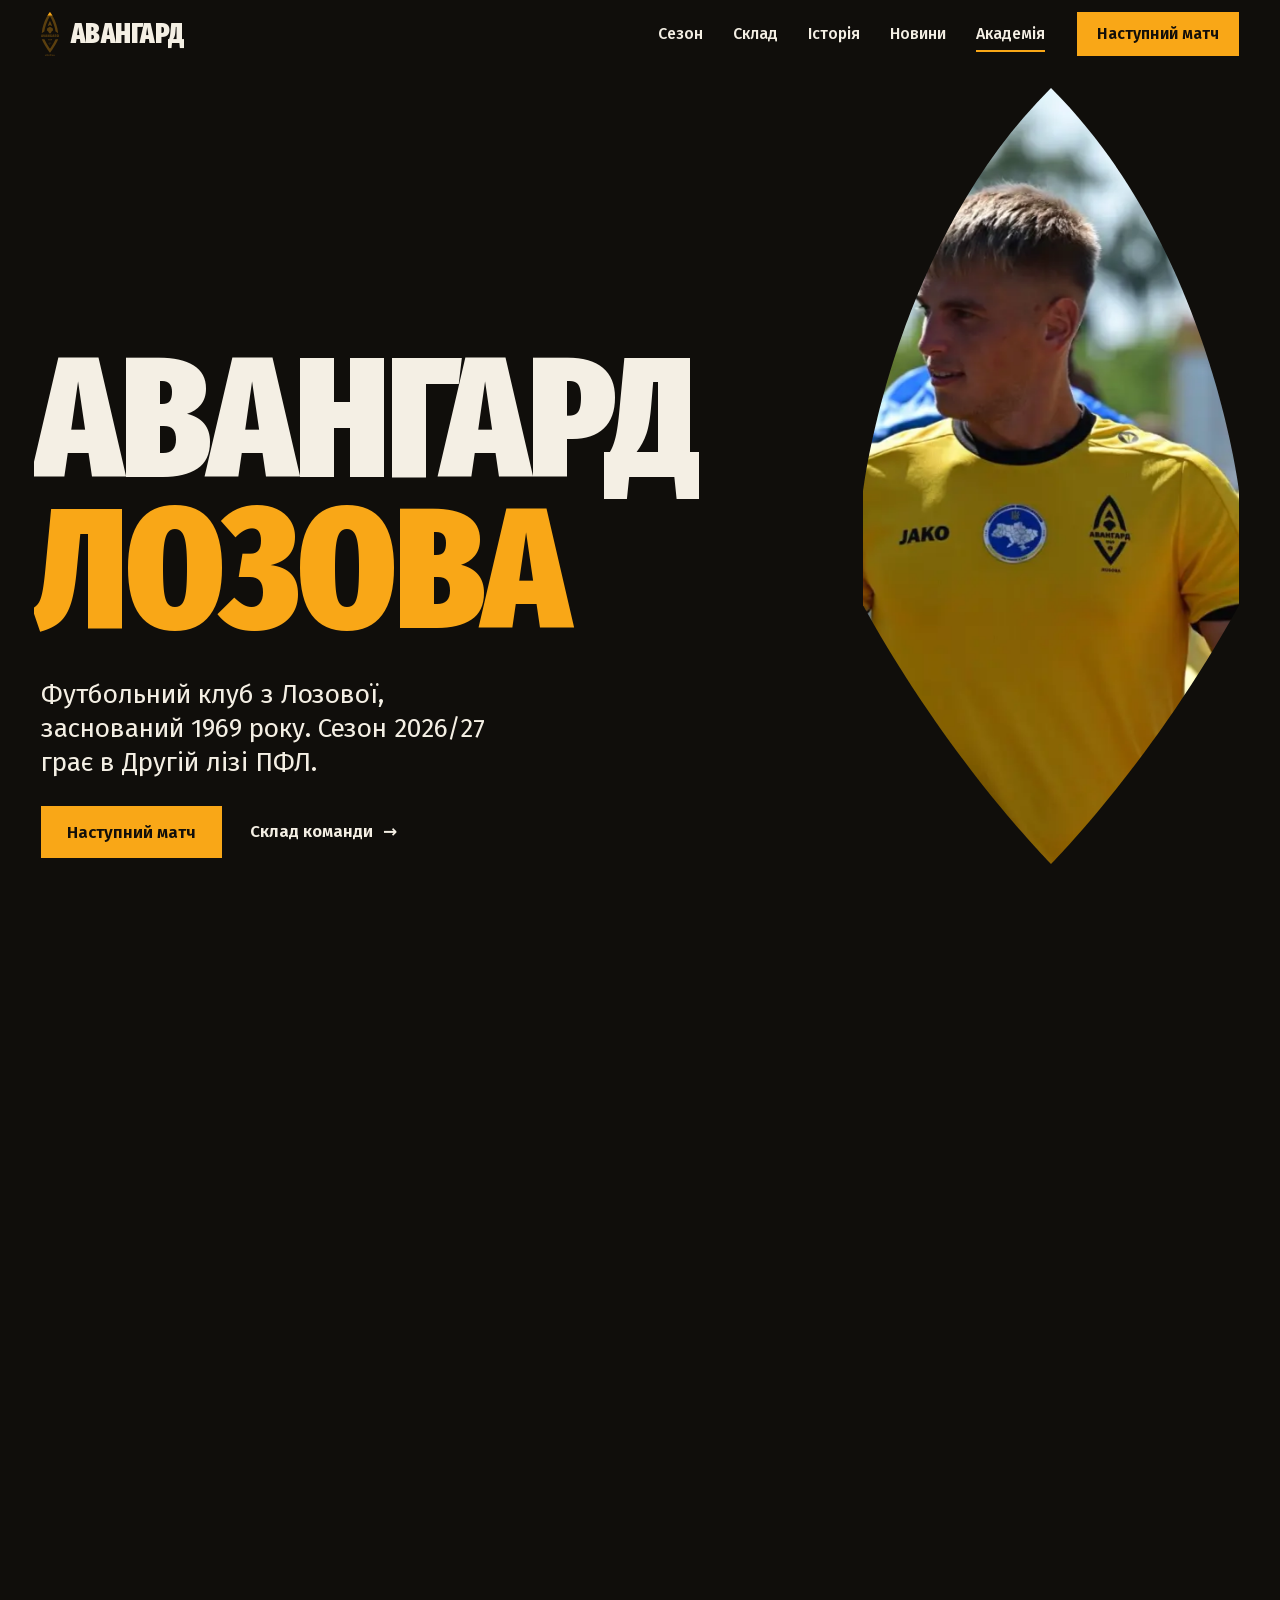
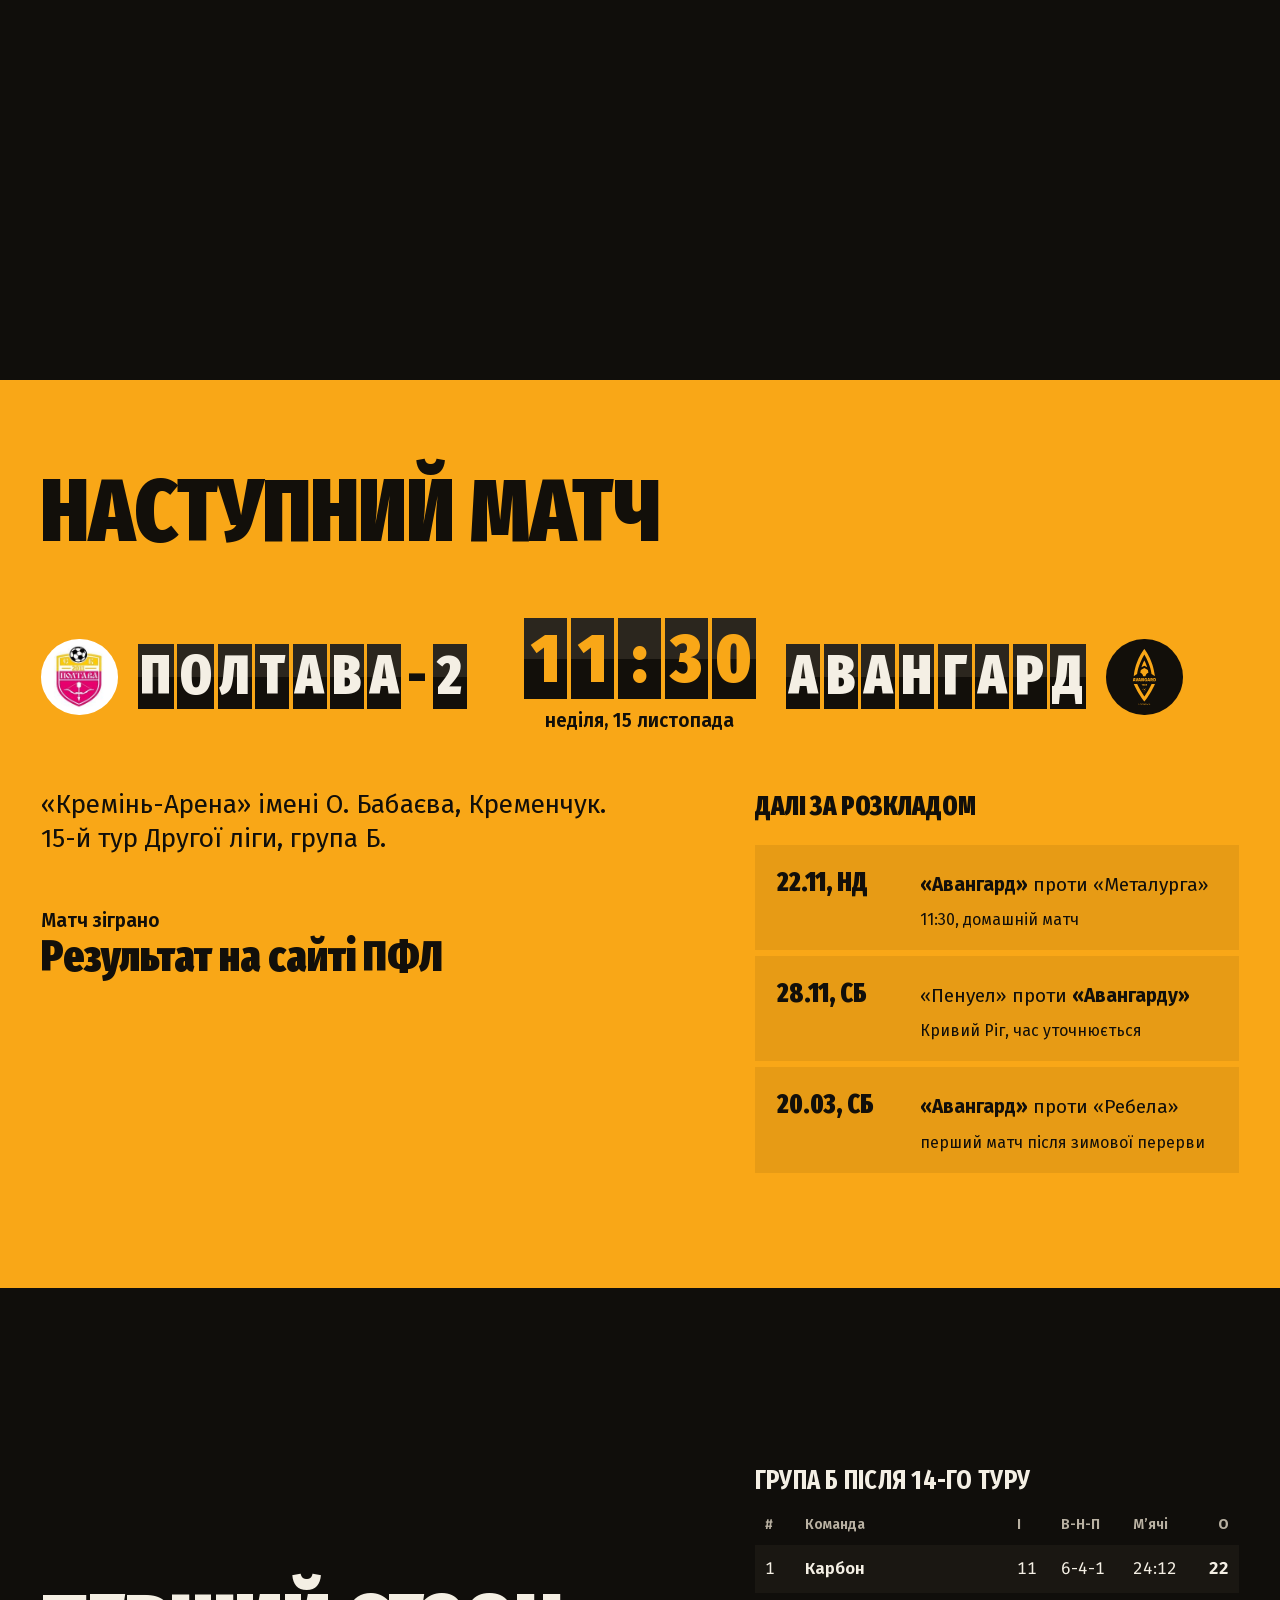
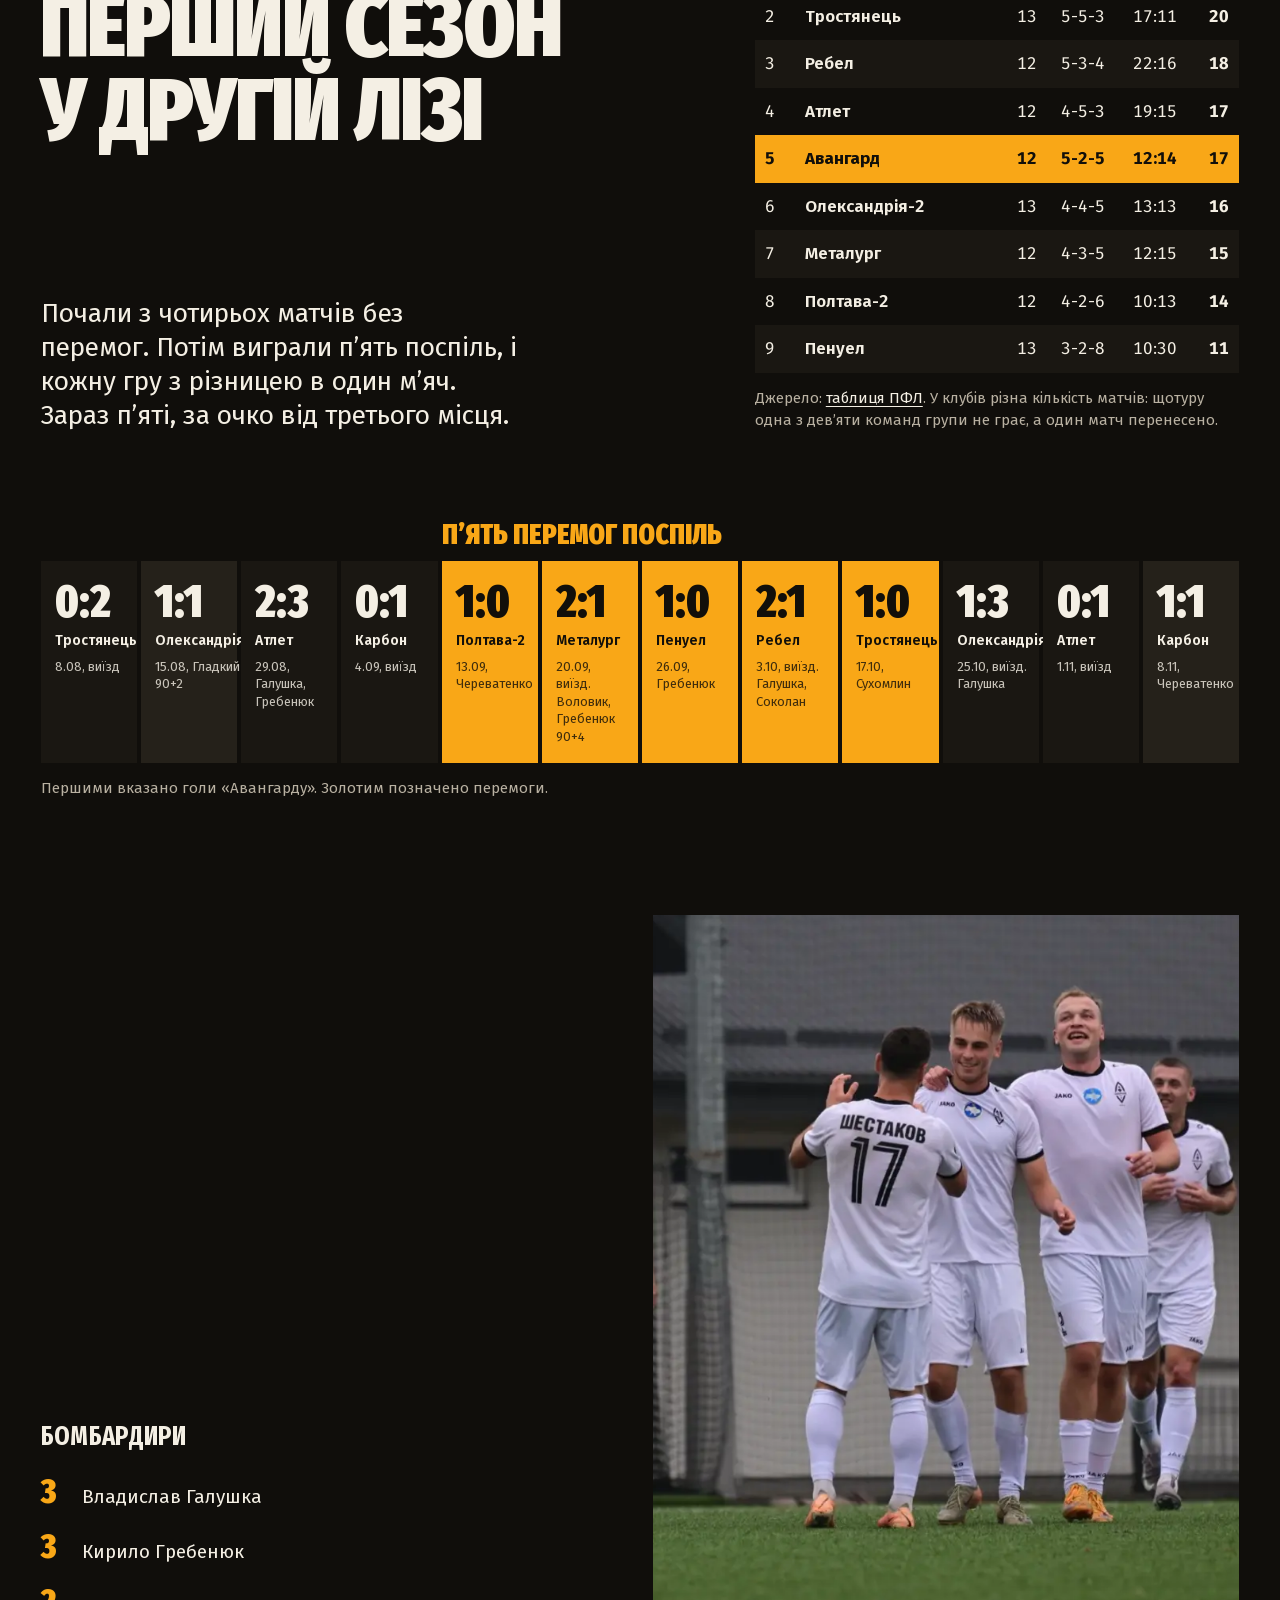
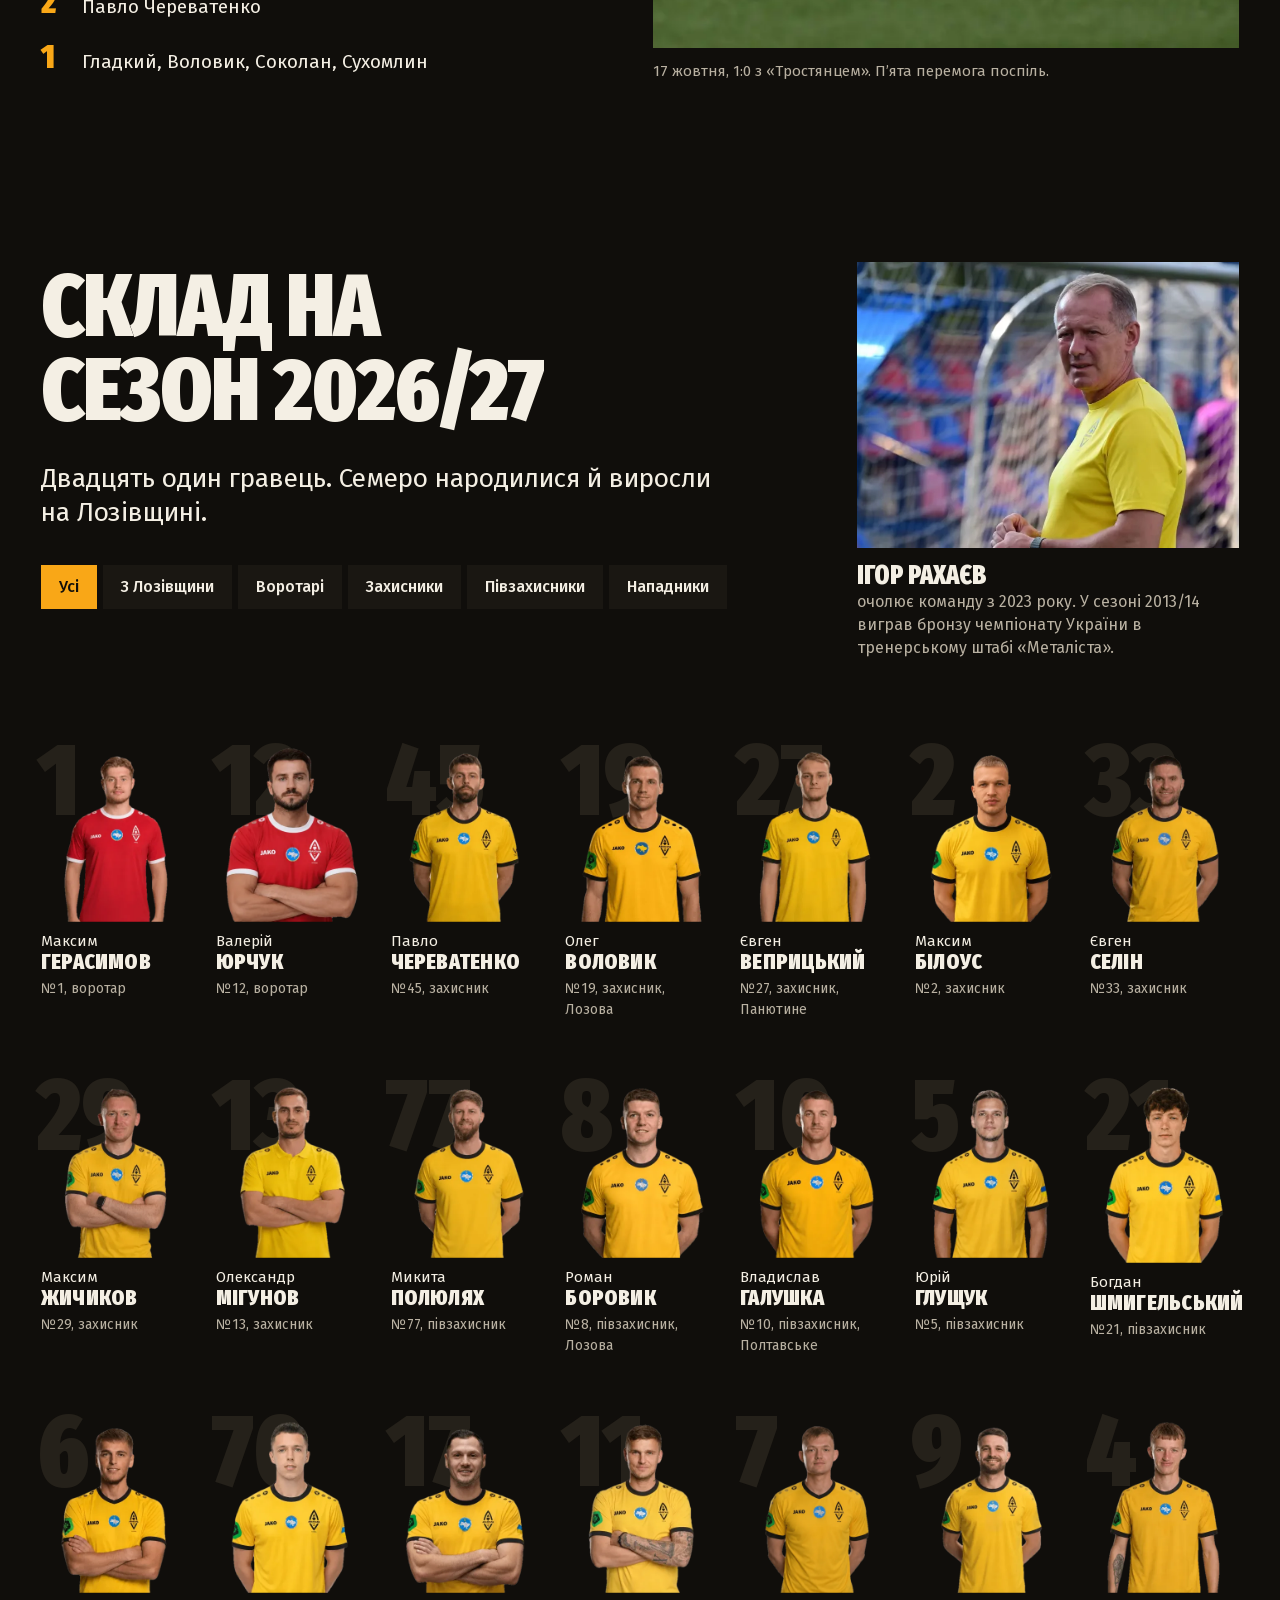
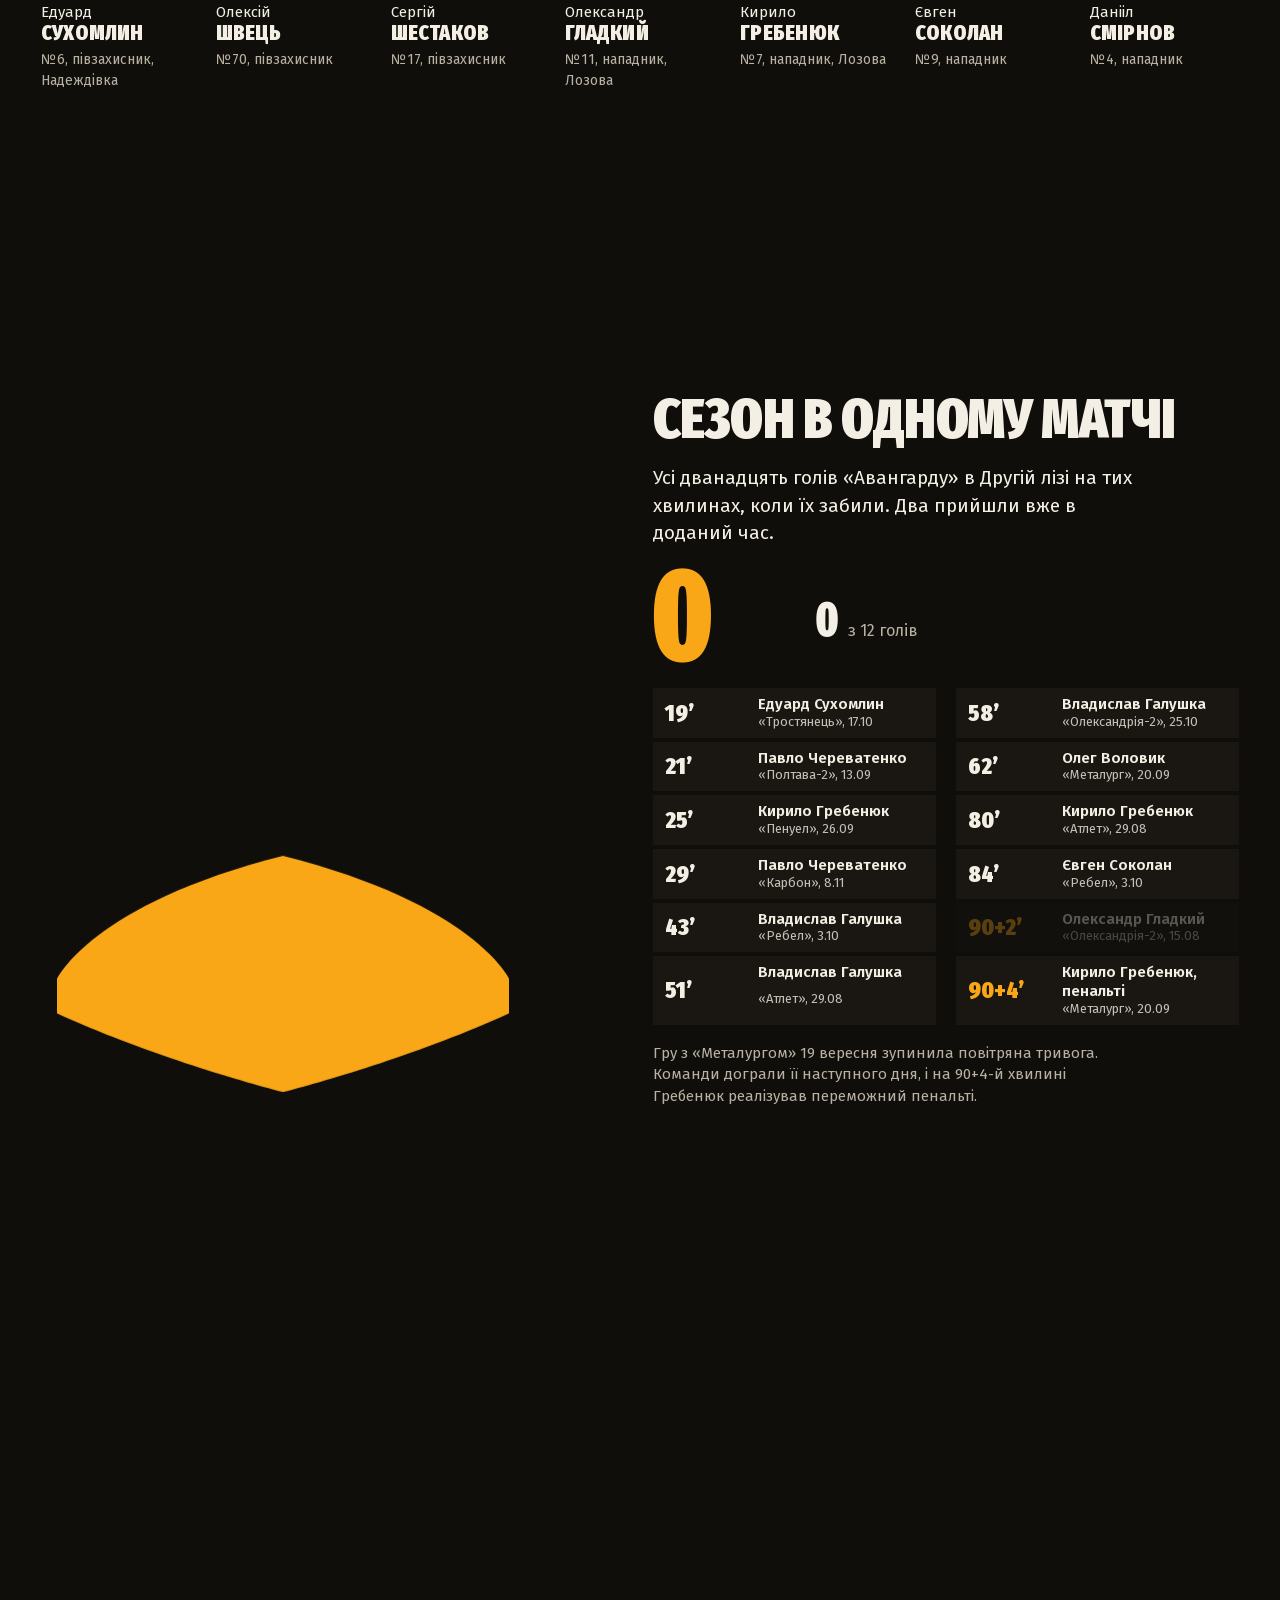
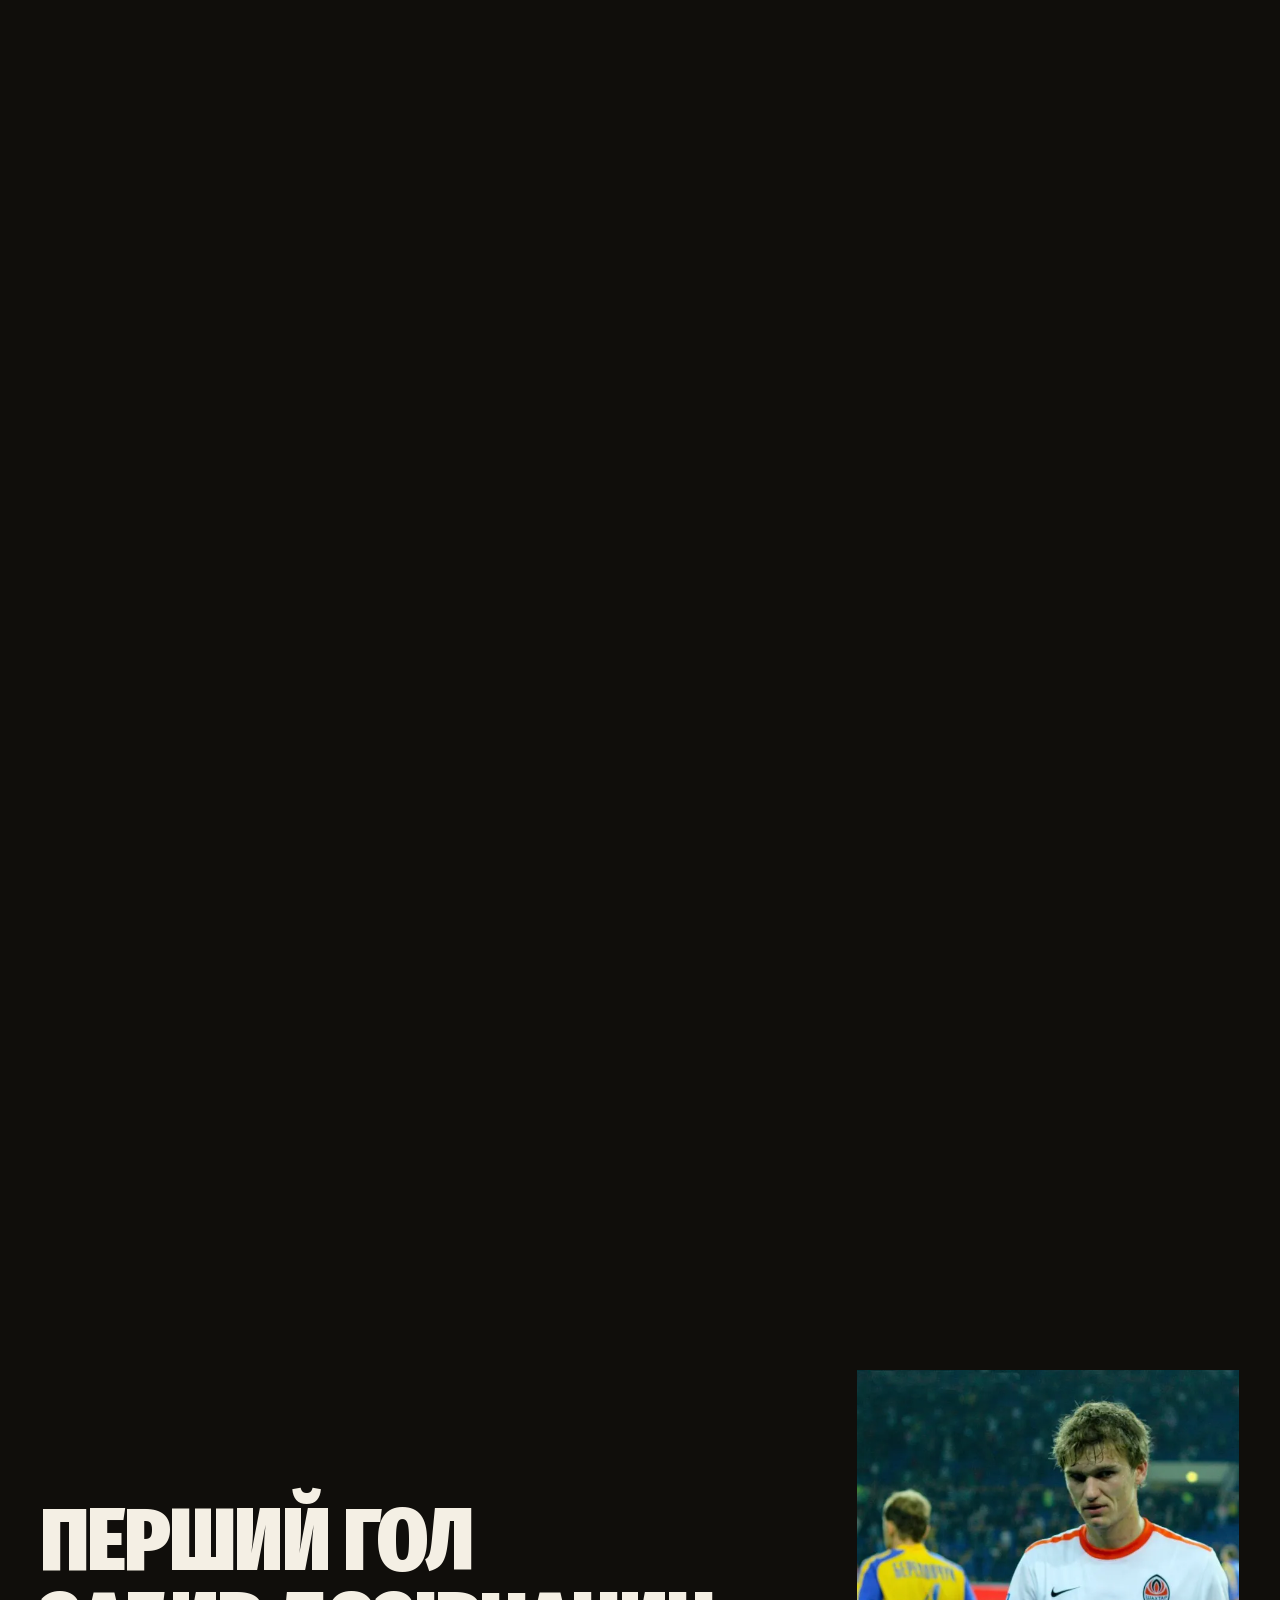
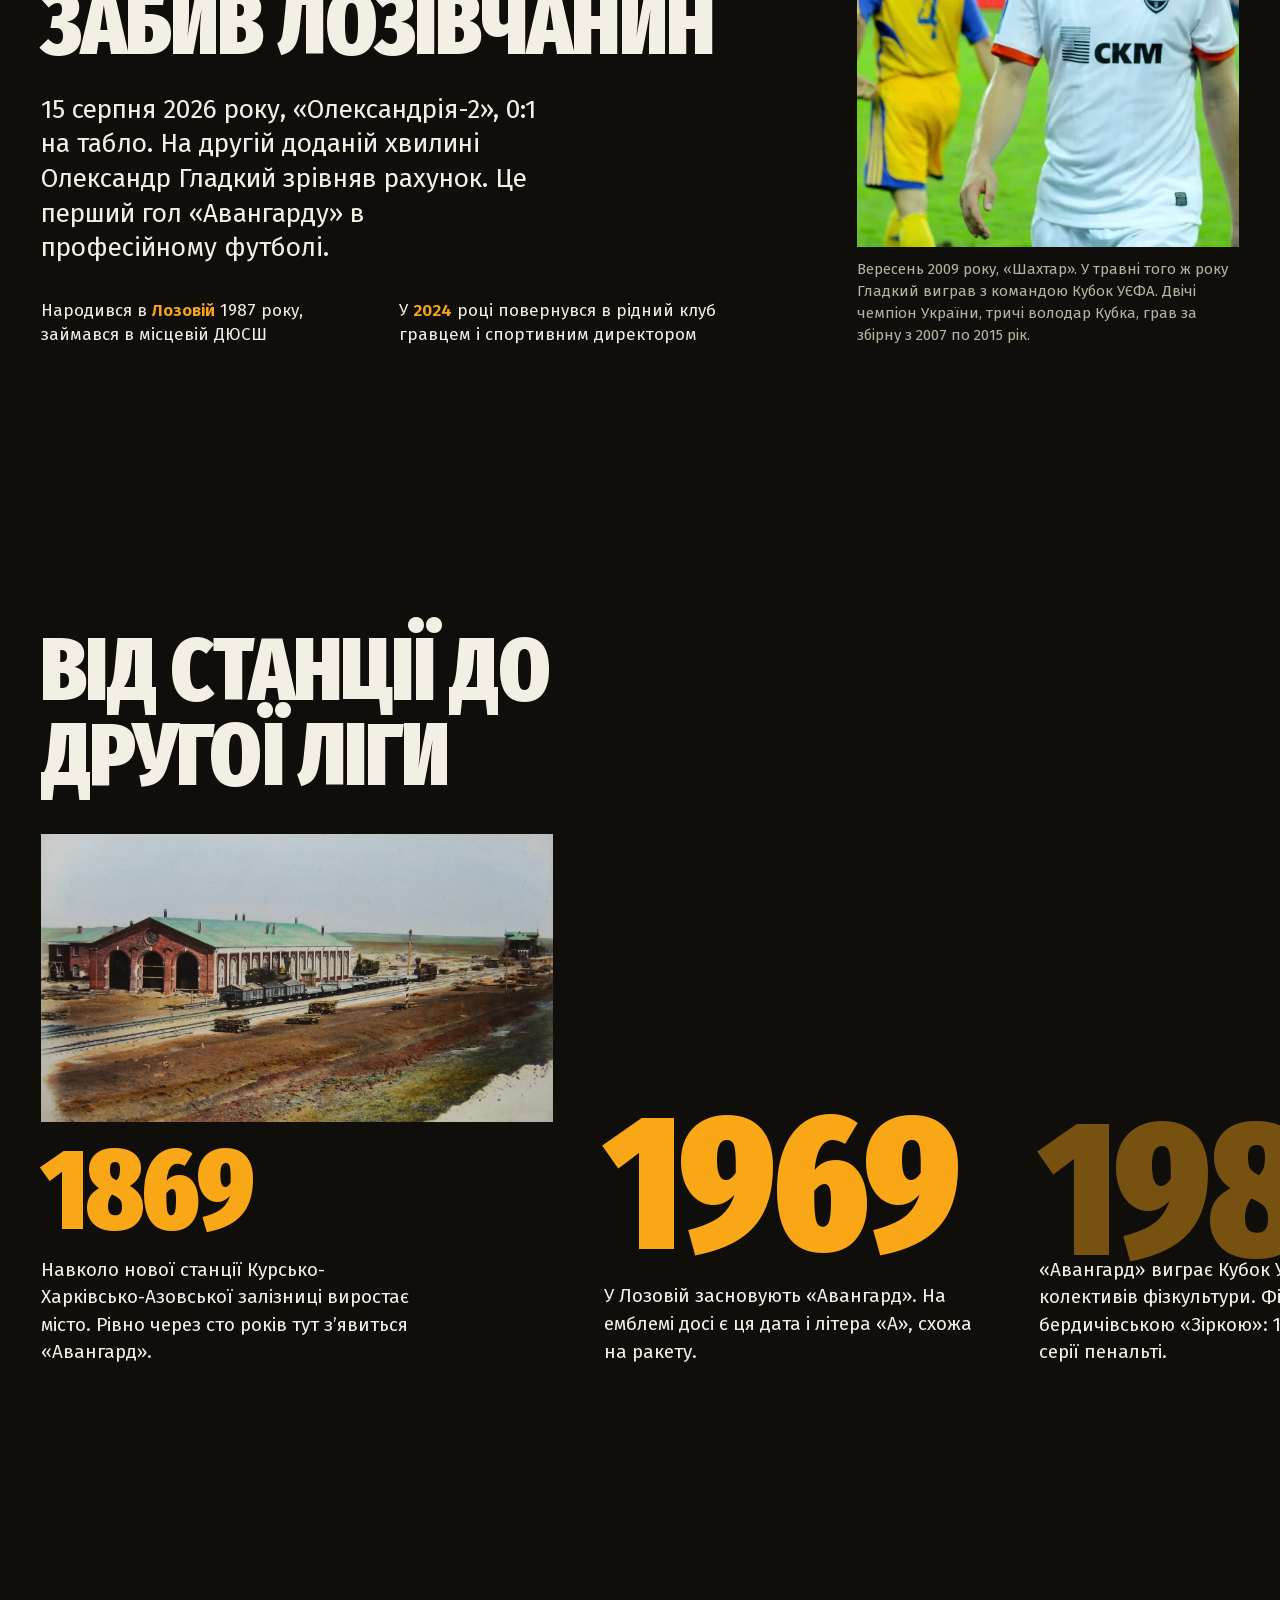
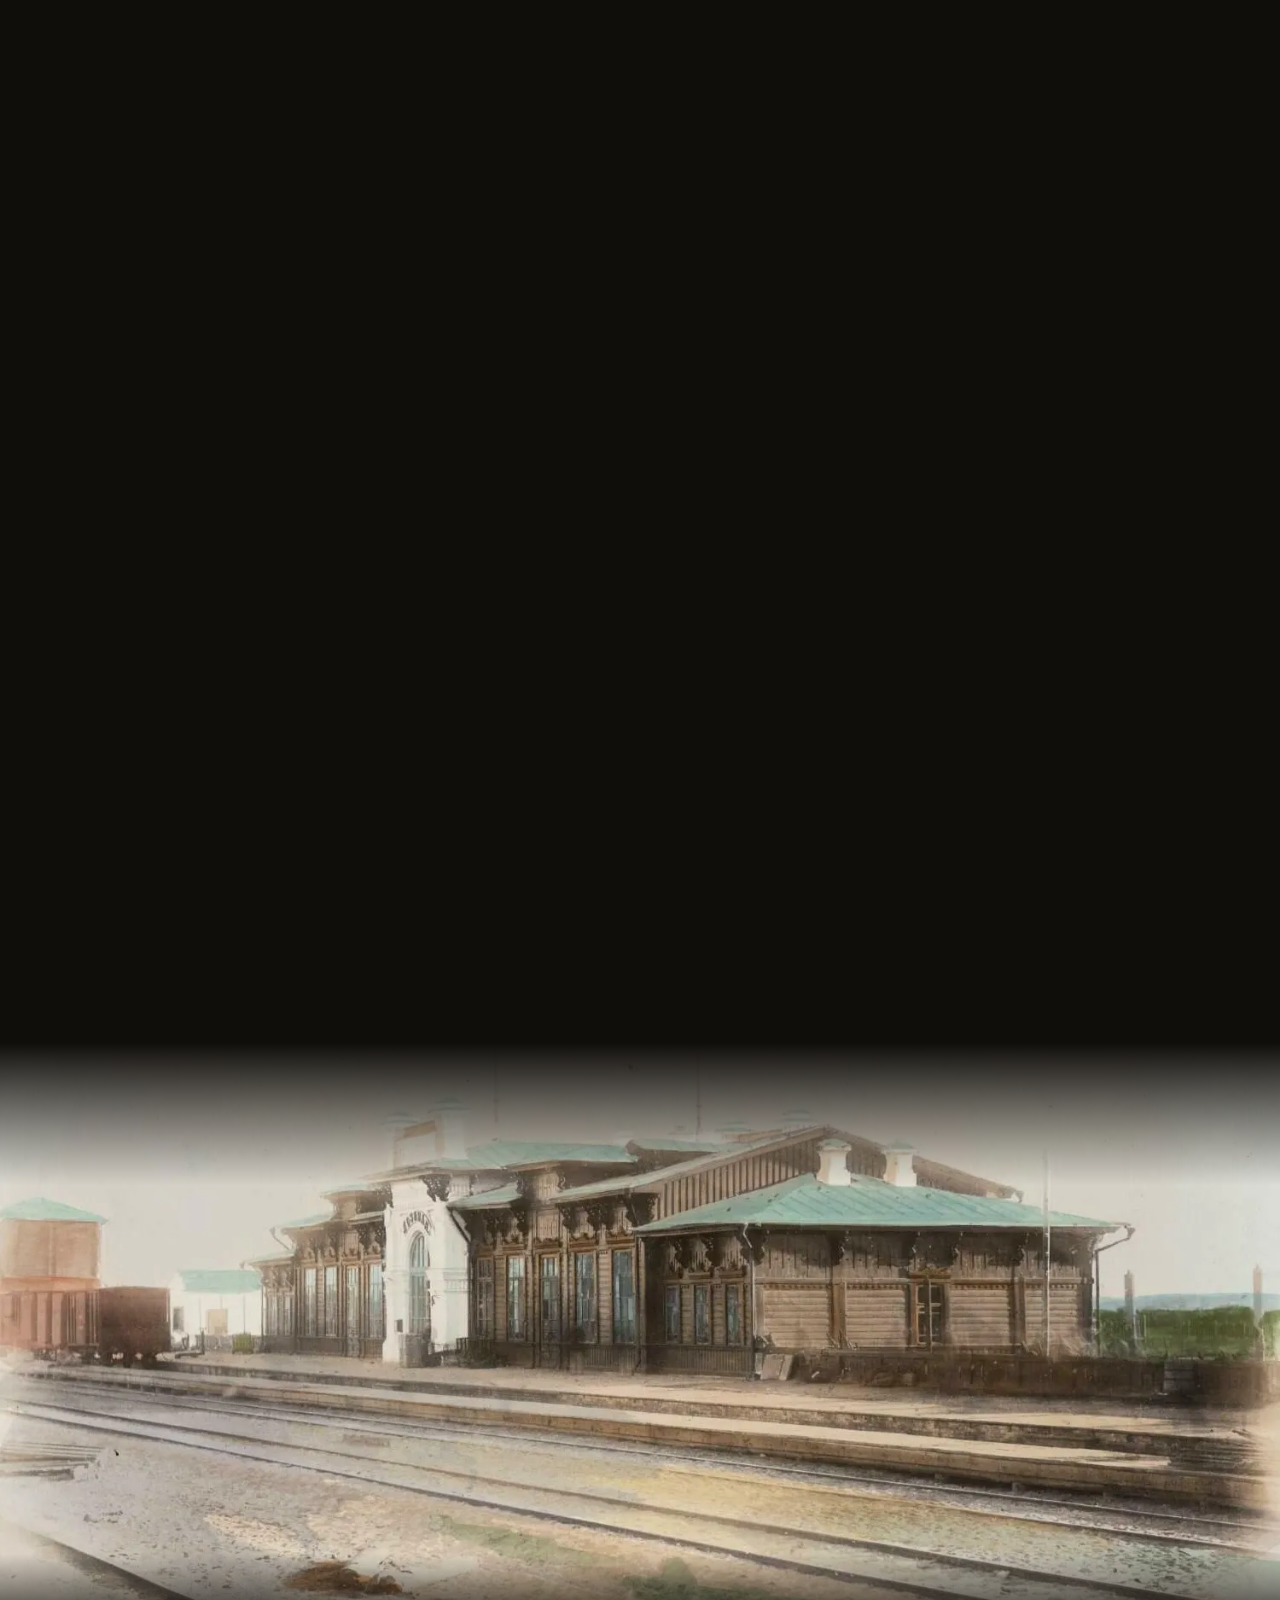
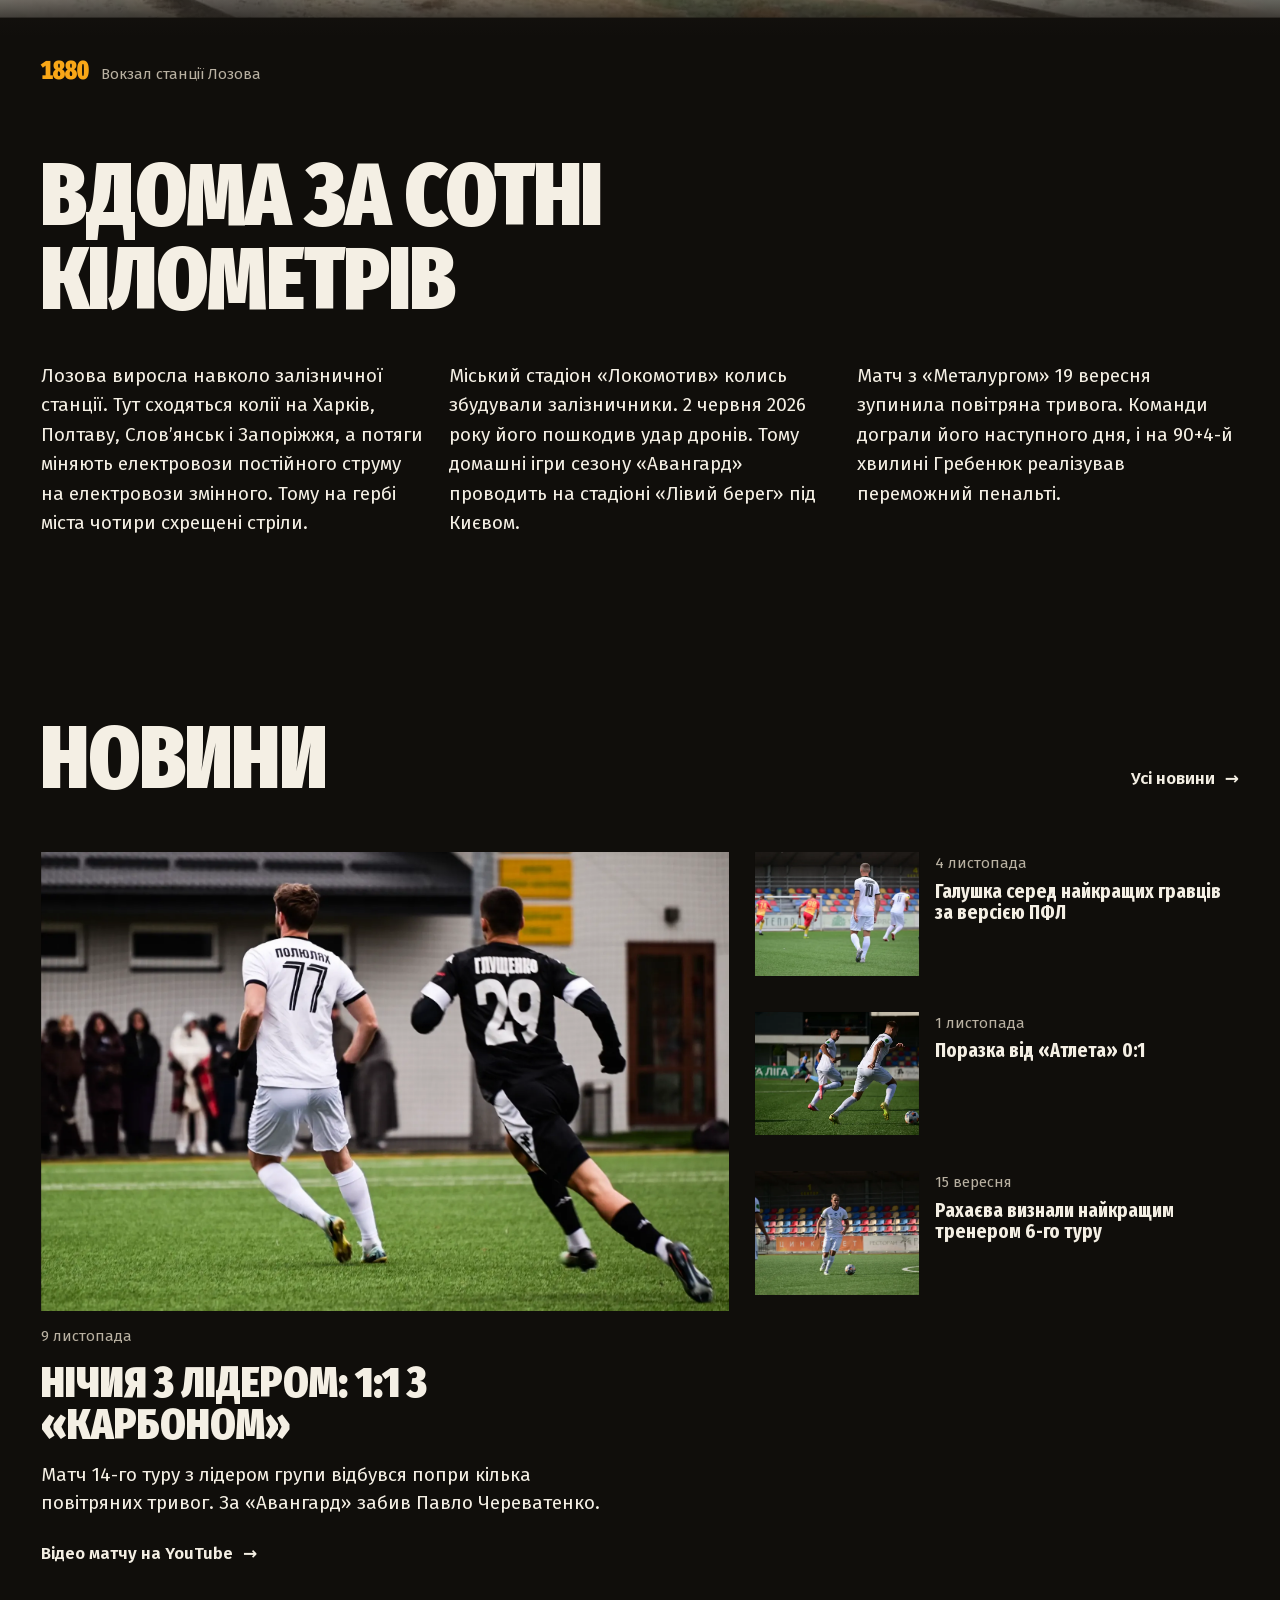
==== commit 99176ad0: "Повернення до першої версії сторінки Скасовує коміт 0803344 (версія 3).  Co-Authored-By: Claude Opus" ====
--- a/index.html
+++ b/index.html
@@ -4,14 +4,14 @@
   <meta charset="utf-8">
   <meta name="viewport" content="width=device-width, initial-scale=1, viewport-fit=cover">
   <title>ФК «Авангард» Лозова</title>
-  <meta name="description" content="Футбольний клуб «Авангард» з Лозової, заснований 1969 року. Друга ліга ПФЛ: наступний матч, результати, таблиця, склад, новини, академія.">
+  <meta name="description" content="Офіційний сайт футбольного клубу «Авангард» з Лозової. З 1969 року. Сезон 2026/27 у Другій лізі ПФЛ: наступний матч, результати, таблиця, склад, новини, академія.">
   <meta name="theme-color" content="#100e0b">
   <link rel="icon" href="assets/img/logo.svg" type="image/svg+xml">
-  <link rel="preload" href="assets/fonts/FixelDisplay-Bold.woff2" as="font" type="font/woff2" crossorigin>
+  <link rel="preload" href="assets/fonts/FiraSansExtraCondensed-900-cyrillic.woff2" as="font" type="font/woff2" crossorigin>
   <link rel="preload" href="assets/img/webp/dsc6113.webp" as="image">
-  <link rel="stylesheet" href="assets/fonts/fonts.css?v=13">
-  <link rel="stylesheet" href="css/main.css?v=13">
-  <script>document.documentElement.classList.add('js');</script>
+  <link rel="stylesheet" href="css/base.css?v=8">
+  <link rel="stylesheet" href="css/main.css?v=8">
+  <script>(function(d){d.classList.add('js');if(!/[?&]still\b/.test(location.search)&&!matchMedia('(prefers-reduced-motion: reduce)').matches){d.classList.add('intro');setTimeout(function(){d.classList.remove('intro')},3000);}})(document.documentElement);</script>
 </head>
 <body>
 <svg width="0" height="0" style="position:absolute" aria-hidden="true" focusable="false">
@@ -22,282 +22,433 @@
 
 <header class="bar" data-bar>
   <a class="bar__brand" href="#top" aria-label="ФК «Авангард» Лозова, на початок">
-    <svg class="bar__crest" aria-hidden="true"><use href="#emblem"/></svg>
+    <span class="crest" aria-hidden="true" data-crest>
+      <svg class="crest__base"><use href="#emblem"/></svg>
+      <span class="crest__fill"><svg><use href="#emblem"/></svg></span>
+    </span>
     <span class="bar__name">Авангард</span>
   </a>
   <nav class="bar__nav" aria-label="Розділи">
-    <a href="#match">Матч</a>
+    <a href="#season">Сезон</a>
+    <a href="#squad">Склад</a>
+    <a href="#history">Історія</a>
     <a href="#news">Новини</a>
-    <a href="#table">Таблиця</a>
-    <a href="#squad">Склад</a>
     <a href="#academy">Академія</a>
-    <a href="#history">Історія</a>
   </nav>
+  <a class="btn btn--gold bar__action" href="#match">Наступний матч</a>
   <details class="menu">
-    <summary class="menu__toggle">Меню</summary>
+    <summary class="menu__toggle"><span>Меню</span></summary>
     <nav class="menu__sheet" aria-label="Розділи">
       <a href="#match">Наступний матч</a>
+      <a href="#season">Сезон</a>
+      <a href="#squad">Склад</a>
+      <a href="#history">Історія</a>
       <a href="#news">Новини</a>
-      <a href="#table">Таблиця</a>
-      <a href="#squad">Склад</a>
       <a href="#academy">Академія</a>
-      <a href="#history">Історія</a>
     </nav>
   </details>
 </header>
 
 <main id="main">
 
-  <section class="hero" id="top" aria-labelledby="hero-title">
-    <img class="hero__photo" src="assets/img/webp/dsc6113.webp" width="1800" height="1202" fetchpriority="high"
-         alt="Гравці «Авангарду» в жовтій формі з прапорами України йдуть з поля">
-    <div class="hero__strip">
-      <svg class="hero__crest" aria-hidden="true"><use href="#emblem"/></svg>
-      <div>
-        <h1 class="hero__title" id="hero-title">Авангард Лозова</h1>
-        <p class="hero__meta">Футбольний клуб з&nbsp;1969 року. Друга ліга ПФЛ, група&nbsp;Б.</p>
-      </div>
-      <a class="hero__next" href="#match">Наступний матч: неділя, 15.11, 11:30, у&nbsp;гостях у&nbsp;«Полтави-2»</a>
-    </div>
-  </section>
-
+  <!-- 1. HERO: the lancet of the crest is the window onto the team -->
+  <section class="hero" id="top" aria-labelledby="hero-title" data-hero>
+    <div class="hero__stage">
+      <div class="hero__window" data-window>
+        <img class="hero__photo" data-photo src="assets/img/webp/dsc6113.webp" width="1800" height="1202"
+             alt="Гравці «Авангарду» в жовтій формі з прапорами України виходять з поля" fetchpriority="high">
+      </div>
+      <div class="hero__copy" data-hero-copy>
+        <h1 class="hero__title" id="hero-title">
+          <span class="line"><span>Авангард</span></span>
+          <span class="line"><span>Лозова</span></span>
+        </h1>
+        <p class="hero__lede">Футбольний клуб з Лозової, заснований 1969&nbsp;року. Сезон 2026/27 грає в Другій лізі ПФЛ.</p>
+        <div class="hero__actions">
+          <a class="btn btn--gold" href="#match">Наступний матч</a>
+          <a class="link-arrow" href="#squad">Склад команди</a>
+        </div>
+      </div>
+      <div class="hero__statement" data-statement>
+        <h2 class="statement">Професійний клуб</h2>
+        <p class="statement__note">18 червня 2026 року 33-тя конференція ПФЛ уперше в історії надала «Авангарду» професійний статус.</p>
+      </div>
+    </div>
+  </section>
+
+  <!-- 2. NEXT MATCH: a gold field, the fixture set like a departures board -->
   <section class="match" id="match" aria-labelledby="match-title">
-    <div class="match__main">
-      <h2 class="label" id="match-title">Наступний матч, 15-й тур</h2>
-      <p class="fixture" data-fixture data-kickoff="2026-11-15T11:30:00+02:00">
-        <span class="fixture__team">Полтава-2</span>
-        <span class="fixture__team">Авангард</span>
-      </p>
-      <p class="fixture__when">Неділя, 15 листопада, 11:30<br>Кременчук, «Кремінь-Арена» імені О.&nbsp;Бабаєва</p>
-      <div class="countdown" data-countdown>
-        <p class="visually-hidden" data-cd-sr aria-live="polite">Початок у&nbsp;неділю, 15 листопада, о&nbsp;11:30</p>
-        <p class="countdown__label" aria-hidden="true">До початку</p>
-        <p class="countdown__value" aria-hidden="true"></p>
-      </div>
-      <p class="match__links">
-        <a class="link" href="https://pfl.ua/calendar/1355" data-ics>Додати в&nbsp;календар</a>
-        <a class="link" href="https://www.youtube.com/user/PFLUkraine" rel="noopener">Трансляція на каналі ПФЛ</a>
-      </p>
-    </div>
-    <section class="later" aria-labelledby="later-title">
-      <h3 class="label" id="later-title">Далі</h3>
-      <ol>
-        <li><span class="later__date">нд, 22.11, 11:30</span><span>«Авангард» проти «Металурга»</span></li>
-        <li><span class="later__date">сб, 28.11</span><span>«Пенуел» проти «Авангарду», Кривий Ріг</span></li>
-        <li><span class="later__date">сб, 20.03</span><span>«Авангард» проти «Ребела», після зимової перерви</span></li>
+    <div class="match__inner">
+      <h2 class="match__title" id="match-title">Наступний матч</h2>
+
+      <div class="fixture" data-fixture data-kickoff="2026-11-15T11:30:00+02:00">
+        <div class="fixture__team">
+          <img src="assets/img/teams/poltava2.PNG" width="150" height="150" alt="" loading="lazy">
+          <span class="flap" data-flap>Полтава-2</span>
+        </div>
+        <div class="fixture__time">
+          <span class="flap flap--time" data-flap>11:30</span>
+          <span class="fixture__day">неділя, 15 листопада</span>
+        </div>
+        <div class="fixture__team fixture__team--us">
+          <svg aria-hidden="true"><use href="#emblem"/></svg>
+          <span class="flap" data-flap>Авангард</span>
+        </div>
+      </div>
+
+      <div class="match__cols">
+        <div class="match__left">
+        <p class="fixture__where">«Кремінь-Арена» імені О.&nbsp;Бабаєва, Кременчук. 15-й&nbsp;тур Другої ліги, група&nbsp;Б.</p>
+
+        <div class="countdown" data-countdown>
+        <p class="visually-hidden" data-cd-sr aria-live="polite">Початок у неділю, 15 листопада, о 11:30</p>
+          <p class="countdown__label">До початку</p>
+          <p class="countdown__value" aria-hidden="true"><span data-cd="d">2</span><small>дн</small> <span data-cd="h">17</span><small>год</small> <span data-cd="m">00</span><small>хв</small> <span data-cd="s" class="countdown__s">00</span><small class="countdown__s">с</small></p>
+        </div>
+
+        <div class="match__actions">
+          <a class="btn btn--ink" href="https://pfl.ua/calendar/1355" data-ics>Додати в календар</a>
+          <a class="link-arrow link-arrow--ink" href="https://www.youtube.com/user/PFLUkraine" rel="noopener">Трансляція на каналі ПФЛ</a>
+        </div>
+        </div>
+        <section class="board" aria-labelledby="board-title">
+          <h3 class="board__title" id="board-title">Далі за розкладом</h3>
+          <ol class="board__rows">
+            <li class="board__row">
+              <span class="board__date">22.11, нд</span>
+              <span class="board__teams"><b>«Авангард»</b> проти «Металурга»</span>
+              <span class="board__note">11:30, домашній матч</span>
+            </li>
+            <li class="board__row">
+              <span class="board__date">28.11, сб</span>
+              <span class="board__teams">«Пенуел» проти <b>«Авангарду»</b></span>
+              <span class="board__note">Кривий Ріг, час уточнюється</span>
+            </li>
+            <li class="board__row">
+              <span class="board__date">20.03, сб</span>
+              <span class="board__teams"><b>«Авангард»</b> проти «Ребела»</span>
+              <span class="board__note">перший матч після зимової перерви</span>
+            </li>
+          </ol>
+        </section>
+      </div>
+    </div>
+  </section>
+
+  <!-- 3. SEASON: the run and the table -->
+  <section class="season" id="season" aria-labelledby="season-title">
+    <div class="season__head">
+      <h2 class="h2" id="season-title">Перший сезон у Другій лізі</h2>
+      <p class="season__lede">Почали з чотирьох матчів без перемог. Потім виграли п’ять поспіль, і кожну гру з різницею в один м’яч. Зараз п’яті, за очко від третього місця.</p>
+      <div class="table-wrap">
+        <h3 class="h3">Група Б після 14-го туру</h3>
+        <table class="table">
+          <thead>
+            <tr><th scope="col">#</th><th scope="col">Команда</th><th scope="col"><abbr title="Ігри">І</abbr></th><th scope="col"><abbr title="Виграші, нічиї, поразки">В-Н-П</abbr></th><th scope="col">М’ячі</th><th scope="col"><abbr title="Очки">О</abbr></th></tr>
+          </thead>
+          <tbody>
+            <tr><td>1</td><td>Карбон</td><td>11</td><td>6-4-1</td><td>24:12</td><td>22</td></tr>
+            <tr><td>2</td><td>Тростянець</td><td>13</td><td>5-5-3</td><td>17:11</td><td>20</td></tr>
+            <tr><td>3</td><td>Ребел</td><td>12</td><td>5-3-4</td><td>22:16</td><td>18</td></tr>
+            <tr><td>4</td><td>Атлет</td><td>12</td><td>4-5-3</td><td>19:15</td><td>17</td></tr>
+            <tr class="is-us"><td>5</td><td>Авангард</td><td>12</td><td>5-2-5</td><td>12:14</td><td>17</td></tr>
+            <tr><td>6</td><td>Олександрія-2</td><td>13</td><td>4-4-5</td><td>13:13</td><td>16</td></tr>
+            <tr><td>7</td><td>Металург</td><td>12</td><td>4-3-5</td><td>12:15</td><td>15</td></tr>
+            <tr><td>8</td><td>Полтава-2</td><td>12</td><td>4-2-6</td><td>10:13</td><td>14</td></tr>
+            <tr><td>9</td><td>Пенуел</td><td>13</td><td>3-2-8</td><td>10:30</td><td>11</td></tr>
+          </tbody>
+        </table>
+        <p class="note">Джерело: <a href="https://pfl.ua/standing/1355" rel="noopener">таблиця ПФЛ</a>. У клубів різна кількість матчів: щотуру одна з дев’яти команд групи не грає, а один матч перенесено.</p>
+      </div>
+    </div>
+
+    <div class="run" data-run>
+      <ol class="run__list">
+        <li class="res res--l"><span class="res__score">0:2</span><span class="res__opp">Тростянець</span><span class="res__meta">8.08, виїзд</span></li>
+        <li class="res res--d"><span class="res__score">1:1</span><span class="res__opp">Олександрія-2</span><span class="res__meta">15.08, Гладкий 90+2</span></li>
+        <li class="res res--l"><span class="res__score">2:3</span><span class="res__opp">Атлет</span><span class="res__meta">29.08, Галушка, Гребенюк</span></li>
+        <li class="res res--l"><span class="res__score">0:1</span><span class="res__opp">Карбон</span><span class="res__meta">4.09, виїзд</span></li>
+        <li class="res res--w res--streak"><span class="res__score">1:0</span><span class="res__opp">Полтава-2</span><span class="res__meta">13.09, Череватенко</span></li>
+        <li class="res res--w res--streak"><span class="res__score">2:1</span><span class="res__opp">Металург</span><span class="res__meta">20.09, виїзд. Воловик, Гребенюк 90+4</span></li>
+        <li class="res res--w res--streak"><span class="res__score">1:0</span><span class="res__opp">Пенуел</span><span class="res__meta">26.09, Гребенюк</span></li>
+        <li class="res res--w res--streak"><span class="res__score">2:1</span><span class="res__opp">Ребел</span><span class="res__meta">3.10, виїзд. Галушка, Соколан</span></li>
+        <li class="res res--w res--streak"><span class="res__score">1:0</span><span class="res__opp">Тростянець</span><span class="res__meta">17.10, Сухомлин</span></li>
+        <li class="res res--l"><span class="res__score">1:3</span><span class="res__opp">Олександрія-2</span><span class="res__meta">25.10, виїзд. Галушка</span></li>
+        <li class="res res--l"><span class="res__score">0:1</span><span class="res__opp">Атлет</span><span class="res__meta">1.11, виїзд</span></li>
+        <li class="res res--d"><span class="res__score">1:1</span><span class="res__opp">Карбон</span><span class="res__meta">8.11, Череватенко</span></li>
       </ol>
-    </section>
-  </section>
-
+      <p class="run__streak" data-streak>П’ять перемог поспіль</p>
+      <p class="run__legend">Першими вказано голи «Авангарду». Золотим позначено перемоги.</p>
+    </div>
+
+    <div class="season__grid">
+      <dl class="scorers">
+        <dt class="h3">Бомбардири</dt>
+        <dd><b>3</b> Владислав Галушка</dd>
+        <dd><b>3</b> Кирило Гребенюк</dd>
+        <dd><b>2</b> Павло Череватенко</dd>
+        <dd><b>1</b> Гладкий, Воловик, Соколан, Сухомлин</dd>
+      </dl>
+
+      <figure class="season__photo">
+        <img src="assets/img/webp/dsc3943.webp" width="1800" height="1202" loading="lazy"
+             alt="Футболісти «Авангарду» в білій формі після гола в матчі з «Тростянцем»">
+        <figcaption>17 жовтня, 1:0 з «Тростянцем». П’ята перемога поспіль.</figcaption>
+      </figure>
+
+    </div>
+  </section>
+
+  <!-- 4. SQUAD: the team photo, with the local players a tap away -->
+  <section class="squad" id="squad" aria-labelledby="squad-title" data-squad>
+    <div class="squad__head">
+      <h2 class="h2" id="squad-title">Склад на сезон 2026/27</h2>
+      <p class="squad__lede">Двадцять один гравець. Семеро народилися й виросли на Лозівщині.</p>
+      <figure class="coach">
+        <img src="assets/img/webp/img1311-720.webp" width="720" height="480" loading="lazy" decoding="async" alt="Головний тренер Ігор Рахаєв у жовтій формі клубу">
+        <figcaption><b>Ігор Рахаєв</b> очолює команду з 2023 року. У сезоні 2013/14 виграв бронзу чемпіонату України в тренерському штабі «Металіста».</figcaption>
+      </figure>
+      <div class="filters" role="group" aria-label="Показати гравців">
+        <button class="chip is-on" type="button" data-filter="all" aria-pressed="true">Усі</button>
+        <button class="chip" type="button" data-filter="local" aria-pressed="false">З Лозівщини</button>
+        <button class="chip" type="button" data-filter="gk" aria-pressed="false">Воротарі</button>
+        <button class="chip" type="button" data-filter="df" aria-pressed="false">Захисники</button>
+        <button class="chip" type="button" data-filter="mf" aria-pressed="false">Півзахисники</button>
+        <button class="chip" type="button" data-filter="fw" aria-pressed="false">Нападники</button>
+      </div>
+      <p class="squad__count" aria-live="polite" data-count></p>
+    </div>
+
+    <ul class="roster" data-roster>
+      <li class="p" data-pos="gk"><a class="p__link" href="https://avangard-lozova.com/team/maksim-gerasimov"><span class="p__n" aria-hidden="true">1</span><img src="assets/img/webp/p1-360.webp" srcset="assets/img/webp/p1-360.webp 360w, assets/img/webp/p1.webp 720w" sizes="(max-width: 760px) 31vw, (max-width: 1100px) 18vw, 13vw" width="720" height="900" loading="lazy" decoding="async" alt=""><span class="p__name">Максим <b>Герасимов</b></span><span class="p__role">№1, воротар</span></a></li>
+      <li class="p" data-pos="gk"><a class="p__link" href="https://avangard-lozova.com/team/valerij-yurchuk"><span class="p__n" aria-hidden="true">12</span><img src="assets/img/webp/p12-360.webp" srcset="assets/img/webp/p12-360.webp 360w, assets/img/webp/p12.webp 720w" sizes="(max-width: 760px) 31vw, (max-width: 1100px) 18vw, 13vw" width="720" height="900" loading="lazy" decoding="async" alt=""><span class="p__name">Валерій <b>Юрчук</b></span><span class="p__role">№12, воротар</span></a></li>
+      <li class="p" data-pos="df"><a class="p__link" href="https://avangard-lozova.com/team/pavlo-cherevatenko"><span class="p__n" aria-hidden="true">45</span><img src="assets/img/webp/p45-360.webp" srcset="assets/img/webp/p45-360.webp 360w, assets/img/webp/p45.webp 720w" sizes="(max-width: 760px) 31vw, (max-width: 1100px) 18vw, 13vw" width="720" height="900" loading="lazy" decoding="async" alt=""><span class="p__name">Павло <b>Череватенко</b></span><span class="p__role">№45, захисник</span></a></li>
+      <li class="p" data-pos="df" data-local="Лозова"><a class="p__link" href="https://avangard-lozova.com/team/oleg-volovik"><span class="p__n" aria-hidden="true">19</span><img src="assets/img/webp/p19-360.webp" srcset="assets/img/webp/p19-360.webp 360w, assets/img/webp/p19.webp 720w" sizes="(max-width: 760px) 31vw, (max-width: 1100px) 18vw, 13vw" width="720" height="900" loading="lazy" decoding="async" alt=""><span class="p__name">Олег <b>Воловик</b></span><span class="p__role">№19, захисник, Лозова</span></a></li>
+      <li class="p" data-pos="df" data-local="Панютине"><a class="p__link" href="https://avangard-lozova.com/team/yevgen-vepriczkij"><span class="p__n" aria-hidden="true">27</span><img src="assets/img/webp/p27-360.webp" srcset="assets/img/webp/p27-360.webp 360w, assets/img/webp/p27.webp 720w" sizes="(max-width: 760px) 31vw, (max-width: 1100px) 18vw, 13vw" width="720" height="900" loading="lazy" decoding="async" alt=""><span class="p__name">Євген <b>Веприцький</b></span><span class="p__role">№27, захисник, Панютине</span></a></li>
+      <li class="p" data-pos="df"><a class="p__link" href="https://avangard-lozova.com/team/maksim-bilous"><span class="p__n" aria-hidden="true">2</span><img src="assets/img/webp/p2-360.webp" srcset="assets/img/webp/p2-360.webp 360w, assets/img/webp/p2.webp 720w" sizes="(max-width: 760px) 31vw, (max-width: 1100px) 18vw, 13vw" width="720" height="900" loading="lazy" decoding="async" alt=""><span class="p__name">Максим <b>Білоус</b></span><span class="p__role">№2, захисник</span></a></li>
+      <li class="p" data-pos="df"><a class="p__link" href="https://avangard-lozova.com/team/yevgen-selin"><span class="p__n" aria-hidden="true">33</span><img src="assets/img/webp/p33-360.webp" srcset="assets/img/webp/p33-360.webp 360w, assets/img/webp/p33.webp 720w" sizes="(max-width: 760px) 31vw, (max-width: 1100px) 18vw, 13vw" width="720" height="900" loading="lazy" decoding="async" alt=""><span class="p__name">Євген <b>Селін</b></span><span class="p__role">№33, захисник</span></a></li>
+      <li class="p" data-pos="df"><a class="p__link" href="https://avangard-lozova.com/team/maksim-zhichikov"><span class="p__n" aria-hidden="true">29</span><img src="assets/img/webp/p29-360.webp" srcset="assets/img/webp/p29-360.webp 360w, assets/img/webp/p29.webp 720w" sizes="(max-width: 760px) 31vw, (max-width: 1100px) 18vw, 13vw" width="720" height="900" loading="lazy" decoding="async" alt=""><span class="p__name">Максим <b>Жичиков</b></span><span class="p__role">№29, захисник</span></a></li>
+      <li class="p" data-pos="df"><a class="p__link" href="https://avangard-lozova.com/team/oleksandr-migunov"><span class="p__n" aria-hidden="true">13</span><img src="assets/img/webp/p13-360.webp" srcset="assets/img/webp/p13-360.webp 360w, assets/img/webp/p13.webp 720w" sizes="(max-width: 760px) 31vw, (max-width: 1100px) 18vw, 13vw" width="720" height="900" loading="lazy" decoding="async" alt=""><span class="p__name">Олександр <b>Мігунов</b></span><span class="p__role">№13, захисник</span></a></li>
+      <li class="p" data-pos="mf"><a class="p__link" href="https://avangard-lozova.com/team/mikita-polyulyah"><span class="p__n" aria-hidden="true">77</span><img src="assets/img/webp/p77-360.webp" srcset="assets/img/webp/p77-360.webp 360w, assets/img/webp/p77.webp 720w" sizes="(max-width: 760px) 31vw, (max-width: 1100px) 18vw, 13vw" width="720" height="900" loading="lazy" decoding="async" alt=""><span class="p__name">Микита <b>Полюлях</b></span><span class="p__role">№77, півзахисник</span></a></li>
+      <li class="p" data-pos="mf" data-local="Лозова"><a class="p__link" href="https://avangard-lozova.com/team/roman-borovik"><span class="p__n" aria-hidden="true">8</span><img src="assets/img/webp/p8-360.webp" srcset="assets/img/webp/p8-360.webp 360w, assets/img/webp/p8.webp 720w" sizes="(max-width: 760px) 31vw, (max-width: 1100px) 18vw, 13vw" width="720" height="900" loading="lazy" decoding="async" alt=""><span class="p__name">Роман <b>Боровик</b></span><span class="p__role">№8, півзахисник, Лозова</span></a></li>
+      <li class="p" data-pos="mf" data-local="Полтавське"><a class="p__link" href="https://avangard-lozova.com/team/vladislav-galushka"><span class="p__n" aria-hidden="true">10</span><img src="assets/img/webp/p10-360.webp" srcset="assets/img/webp/p10-360.webp 360w, assets/img/webp/p10.webp 720w" sizes="(max-width: 760px) 31vw, (max-width: 1100px) 18vw, 13vw" width="720" height="900" loading="lazy" decoding="async" alt=""><span class="p__name">Владислав <b>Галушка</b></span><span class="p__role">№10, півзахисник, Полтавське</span></a></li>
+      <li class="p" data-pos="mf"><a class="p__link" href="https://avangard-lozova.com/team/yurij-glushhuk"><span class="p__n" aria-hidden="true">5</span><img src="assets/img/webp/p5-360.webp" srcset="assets/img/webp/p5-360.webp 360w, assets/img/webp/p5.webp 720w" sizes="(max-width: 760px) 31vw, (max-width: 1100px) 18vw, 13vw" width="720" height="900" loading="lazy" decoding="async" alt=""><span class="p__name">Юрій <b>Глущук</b></span><span class="p__role">№5, півзахисник</span></a></li>
+      <li class="p" data-pos="mf"><a class="p__link" href="https://avangard-lozova.com/team/bogdan-shmigalskiy"><span class="p__n" aria-hidden="true">21</span><img src="assets/img/webp/p21-360.webp" srcset="assets/img/webp/p21-360.webp 360w, assets/img/webp/p21.webp 720w" sizes="(max-width: 760px) 31vw, (max-width: 1100px) 18vw, 13vw" width="720" height="900" loading="lazy" decoding="async" alt=""><span class="p__name">Богдан <b>Шмигельський</b></span><span class="p__role">№21, півзахисник</span></a></li>
+      <li class="p" data-pos="mf" data-local="Надеждівка"><a class="p__link" href="https://avangard-lozova.com/team/eduard-suhomlin"><span class="p__n" aria-hidden="true">6</span><img src="assets/img/webp/p6-360.webp" srcset="assets/img/webp/p6-360.webp 360w, assets/img/webp/p6.webp 720w" sizes="(max-width: 760px) 31vw, (max-width: 1100px) 18vw, 13vw" width="720" height="900" loading="lazy" decoding="async" alt=""><span class="p__name">Едуард <b>Сухомлин</b></span><span class="p__role">№6, півзахисник, Надеждівка</span></a></li>
+      <li class="p" data-pos="mf"><a class="p__link" href="https://avangard-lozova.com/team/oleksij-shvecz"><span class="p__n" aria-hidden="true">70</span><img src="assets/img/webp/p70-360.webp" srcset="assets/img/webp/p70-360.webp 360w, assets/img/webp/p70.webp 720w" sizes="(max-width: 760px) 31vw, (max-width: 1100px) 18vw, 13vw" width="720" height="900" loading="lazy" decoding="async" alt=""><span class="p__name">Олексій <b>Швець</b></span><span class="p__role">№70, півзахисник</span></a></li>
+      <li class="p" data-pos="mf"><a class="p__link" href="https://avangard-lozova.com/team/sergij-shestakov"><span class="p__n" aria-hidden="true">17</span><img src="assets/img/webp/p17-360.webp" srcset="assets/img/webp/p17-360.webp 360w, assets/img/webp/p17.webp 720w" sizes="(max-width: 760px) 31vw, (max-width: 1100px) 18vw, 13vw" width="720" height="900" loading="lazy" decoding="async" alt=""><span class="p__name">Сергій <b>Шестаков</b></span><span class="p__role">№17, півзахисник</span></a></li>
+      <li class="p" data-pos="fw" data-local="Лозова"><a class="p__link" href="https://avangard-lozova.com/team/oleksandr-gladkij"><span class="p__n" aria-hidden="true">11</span><img src="assets/img/webp/p11-360.webp" srcset="assets/img/webp/p11-360.webp 360w, assets/img/webp/p11.webp 720w" sizes="(max-width: 760px) 31vw, (max-width: 1100px) 18vw, 13vw" width="720" height="900" loading="lazy" decoding="async" alt=""><span class="p__name">Олександр <b>Гладкий</b></span><span class="p__role">№11, нападник, Лозова</span></a></li>
+      <li class="p" data-pos="fw" data-local="Лозова"><a class="p__link" href="https://avangard-lozova.com/team/kirilo-grebenyuk"><span class="p__n" aria-hidden="true">7</span><img src="assets/img/webp/p7-360.webp" srcset="assets/img/webp/p7-360.webp 360w, assets/img/webp/p7.webp 720w" sizes="(max-width: 760px) 31vw, (max-width: 1100px) 18vw, 13vw" width="720" height="900" loading="lazy" decoding="async" alt=""><span class="p__name">Кирило <b>Гребенюк</b></span><span class="p__role">№7, нападник, Лозова</span></a></li>
+      <li class="p" data-pos="fw"><a class="p__link" href="https://avangard-lozova.com/team/yevgenij-sokolan"><span class="p__n" aria-hidden="true">9</span><img src="assets/img/webp/p9-360.webp" srcset="assets/img/webp/p9-360.webp 360w, assets/img/webp/p9.webp 720w" sizes="(max-width: 760px) 31vw, (max-width: 1100px) 18vw, 13vw" width="720" height="900" loading="lazy" decoding="async" alt=""><span class="p__name">Євген <b>Соколан</b></span><span class="p__role">№9, нападник</span></a></li>
+      <li class="p" data-pos="fw"><a class="p__link" href="https://avangard-lozova.com/team/daniil-smirnov"><span class="p__n" aria-hidden="true">4</span><img src="assets/img/webp/p4-360.webp" srcset="assets/img/webp/p4-360.webp 360w, assets/img/webp/p4.webp 720w" sizes="(max-width: 760px) 31vw, (max-width: 1100px) 18vw, 13vw" width="720" height="900" loading="lazy" decoding="async" alt=""><span class="p__name">Данііл <b>Смірнов</b></span><span class="p__role">№4, нападник</span></a></li>
+    </ul>
+  </section>
+
+  <!-- 5. THE SEASON AS ONE MATCH: twelve goals at their real minutes, the scorer in the crest -->
+  <section class="match90" id="goals" aria-labelledby="goals-title" data-goals>
+    <div class="match90__pin">
+      <div class="match90__figure" aria-hidden="true">
+        <span class="match90__lancet"></span>
+        <img class="match90__scorer" data-scorer src="assets/img/webp/p7.webp" width="720" height="900" alt="">
+      </div>
+      <div class="match90__text">
+        <h2 class="h2" id="goals-title">Сезон в одному матчі</h2>
+        <p class="match90__lede">Усі дванадцять голів «Авангарду» в Другій лізі на тих хвилинах, коли їх забили. Два прийшли вже в доданий час.</p>
+        <div class="match90__board">
+          <p class="clock" aria-hidden="true"><span data-clock>90</span><span class="clock__board" data-plus><span data-added>+4</span></span></p>
+          <p class="tally"><b data-tally>12</b> з 12 голів</p>
+        </div>
+        <ol class="goals" data-goal-list>
+          <li class="goal" data-min="19" data-n="6"><span class="goal__min">19’</span><span class="goal__who">Едуард Сухомлин</span><span class="goal__vs">«Тростянець», 17.10</span></li>
+          <li class="goal" data-min="21" data-n="45"><span class="goal__min">21’</span><span class="goal__who">Павло Череватенко</span><span class="goal__vs">«Полтава-2», 13.09</span></li>
+          <li class="goal" data-min="25" data-n="7"><span class="goal__min">25’</span><span class="goal__who">Кирило Гребенюк</span><span class="goal__vs">«Пенуел», 26.09</span></li>
+          <li class="goal" data-min="29" data-n="45"><span class="goal__min">29’</span><span class="goal__who">Павло Череватенко</span><span class="goal__vs">«Карбон», 8.11</span></li>
+          <li class="goal" data-min="43" data-n="10"><span class="goal__min">43’</span><span class="goal__who">Владислав Галушка</span><span class="goal__vs">«Ребел», 3.10</span></li>
+          <li class="goal" data-min="51" data-n="10"><span class="goal__min">51’</span><span class="goal__who">Владислав Галушка</span><span class="goal__vs">«Атлет», 29.08</span></li>
+          <li class="goal" data-min="58" data-n="10"><span class="goal__min">58’</span><span class="goal__who">Владислав Галушка</span><span class="goal__vs">«Олександрія-2», 25.10</span></li>
+          <li class="goal" data-min="62" data-n="19"><span class="goal__min">62’</span><span class="goal__who">Олег Воловик</span><span class="goal__vs">«Металург», 20.09</span></li>
+          <li class="goal" data-min="80" data-n="7"><span class="goal__min">80’</span><span class="goal__who">Кирило Гребенюк</span><span class="goal__vs">«Атлет», 29.08</span></li>
+          <li class="goal" data-min="84" data-n="9"><span class="goal__min">84’</span><span class="goal__who">Євген Соколан</span><span class="goal__vs">«Ребел», 3.10</span></li>
+          <li class="goal goal--late" data-min="92" data-n="11"><span class="goal__min">90+2’</span><span class="goal__who">Олександр Гладкий</span><span class="goal__vs">«Олександрія-2», 15.08</span></li>
+          <li class="goal goal--late" data-min="94" data-n="7"><span class="goal__min">90+4’</span><span class="goal__who">Кирило Гребенюк, пенальті</span><span class="goal__vs">«Металург», 20.09</span></li>
+        </ol>
+        <p class="match90__note">Гру з «Металургом» 19 вересня зупинила повітряна тривога. Команди дограли її наступного дня, і на 90+4-й хвилині Гребенюк реалізував переможний пенальті.</p>
+      </div>
+    </div>
+  </section>
+
+  <!-- 5b. THE HOMETOWN GOAL -->
+  <section class="hometown" id="hladkyi" aria-labelledby="hometown-title">
+    <div class="hometown__text">
+      <h2 class="h2" id="hometown-title">Перший гол забив лозівчанин</h2>
+      <p class="hometown__lede">15 серпня 2026 року, «Олександрія-2», 0:1 на табло. На другій доданій хвилині Олександр Гладкий зрівняв рахунок. Це перший гол «Авангарду» в професійному футболі.</p>
+      <ul class="facts">
+        <li>Народився в <b>Лозовій</b> 1987 року, займався в місцевій ДЮСШ</li>
+        <li>У <b>2024</b> році повернувся в рідний клуб гравцем і спортивним директором</li>
+      </ul>
+    </div>
+    <figure class="hometown__then">
+      <img src="assets/img/webp/hladkyi-2009.webp" width="800" height="800" loading="lazy" alt="Олександр Гладкий у білій формі «Шахтаря» на полі, 2009 рік">
+      <figcaption>Вересень 2009 року, «Шахтар». У травні того ж року Гладкий виграв з командою Кубок УЄФА. Двічі чемпіон України, тричі володар Кубка, грав за збірну з 2007 по 2015 рік.</figcaption>
+    </figure>
+  </section>
+
+  <!-- 6. HISTORY: a horizontal run of years -->
+  <section class="history" id="history" aria-labelledby="history-title" data-history>
+    <div class="history__pin">
+      <h2 class="h2 history__title" id="history-title">Від станції до Другої ліги</h2>
+      <ol class="years" data-years>
+        <li class="year year--photo">
+          <img src="assets/img/webp/depot-1885.webp" width="1600" height="1200" loading="lazy" alt="Цегляне паровозне депо станції Лозова і степ до горизонту, розфарбоване фото 1880-х років">
+          <p class="year__n">1869</p>
+          <p class="year__t">Навколо нової станції Курсько-Харківсько-Азовської залізниці виростає місто. Рівно через сто років тут з’явиться «Авангард».</p>
+        </li>
+        <li class="year">
+          <p class="year__n">1969</p>
+          <p class="year__t">У Лозовій засновують «Авангард». На емблемі досі є ця дата і літера «А», схожа на ракету.</p>
+        </li>
+        <li class="year">
+          <p class="year__n">1988</p>
+          <p class="year__t">«Авангард» виграє Кубок УРСР серед колективів фізкультури. Фінал з бердичівською «Зіркою»: 1:1, 2:2 і 6:5 у серії пенальті.</p>
+        </li>
+        <li class="year">
+          <p class="year__n">1992</p>
+          <p class="year__t">«Авангард» учетверте стає чемпіоном Харківської області, після 1982, 1983 і 1988 років.</p>
+        </li>
+        <li class="year">
+          <p class="year__n">2021</p>
+          <p class="year__t">Клуб відроджують після років без команди. Того ж року відкривається дитяча академія.</p>
+        </li>
+        <li class="year year--photo">
+          <img src="assets/img/webp/img1314.webp" width="1800" height="1013" loading="lazy" alt="Команда і керівництво «Авангарду» з медалями та Кубком України серед аматорів">
+          <p class="year__n">2026</p>
+          <p class="year__t">13 травня «Авангард» виграє Кубок України серед аматорів, 2:0 у фіналі з «Маяком» із Сарн. 18 червня клуб отримує професійний статус.</p>
+        </li>
+        <li class="year year--photo">
+          <img src="assets/img/webp/img1302.webp" width="1800" height="1202" loading="lazy" alt="Гравці «Авангарду» в жовтій формі під час матчу з «Атлетом»">
+          <p class="year__n">8.08.2026</p>
+          <p class="year__t">Перший матч у Другій лізі ПФЛ. Через тиждень Олександр Гладкий забиває перший професійний гол клубу.</p>
+        </li>
+      </ol>
+    </div>
+  </section>
+
+  <!-- 7. HOME: the town, the station, the stadium that waits -->
+  <section class="town" id="lozova" aria-labelledby="town-title">
+    <figure class="town__photo" data-town-photo>
+      <div class="town__frame">
+      <img class="town__then" src="assets/img/webp/station-1880.webp" width="1500" height="1180" loading="lazy"
+           alt="Дерев’яний вокзал станції Лозова, розфарбоване фото 1880 року">
+      <img class="town__now" src="assets/img/webp/station-night.webp" width="1280" height="960" loading="lazy"
+           alt="Освітлений вокзал станції Лозова вночі, 2008 рік">
+      </div>
+      <figcaption class="town__cap"><span data-year>2008</span> Вокзал станції Лозова</figcaption>
+    </figure>
+    <div class="town__text">
+      <h2 class="h2" id="town-title">Вдома за сотні кілометрів</h2>
+      <div class="town__cols">
+        <p>Лозова виросла навколо залізничної станції. Тут сходяться колії на Харків, Полтаву, Слов’янськ і Запоріжжя, а потяги міняють електровози постійного струму на електровози змінного. Тому на гербі міста чотири схрещені стріли.</p>
+        <p>Міський стадіон «Локомотив» колись збудували залізничники. 2 червня 2026 року його пошкодив удар дронів. Тому домашні ігри сезону «Авангард» проводить на стадіоні «Лівий берег» під Києвом.</p>
+        <p>Матч з «Металургом» 19 вересня зупинила повітряна тривога. Команди дограли його наступного дня, і на 90+4-й хвилині Гребенюк реалізував переможний пенальті.</p>
+      </div>
+    </div>
+  </section>
+
+  <!-- 8. NEWS: one lead, three short -->
   <section class="news" id="news" aria-labelledby="news-title">
     <div class="news__head">
       <h2 class="h2" id="news-title">Новини</h2>
-      <a class="link" href="https://avangard-lozova.com/news">Усі новини</a>
+      <a class="link-arrow" href="https://avangard-lozova.com/news">Усі новини</a>
     </div>
     <div class="news__grid">
       <article class="lead">
         <a class="lead__media" href="https://avangard-lozova.com/news/avangard-lozova-ta-karbon-cherkasi-rozijshlisya-bojovoyu-nichiyeyu">
           <img src="assets/img/webp/img1007.webp" width="1800" height="1202" loading="lazy" alt="Микита Полюлях у білій формі «Авангарду» в матчі з «Карбоном»">
         </a>
-        <p class="news__date"><time datetime="2026-11-09">9 листопада</time></p>
-        <h3 class="lead__title"><a href="https://avangard-lozova.com/news/avangard-lozova-ta-karbon-cherkasi-rozijshlisya-bojovoyu-nichiyeyu">«Авангард» і&nbsp;«Карбон» розійшлися бойовою нічиєю</a></h3>
-        <p class="lead__text">Матч 14-го туру з&nbsp;лідером групи відбувся попри кілька повітряних тривог. За «Авангард» забив Павло Череватенко. <a class="link" href="https://www.youtube.com/watch?v=gcwdo7TN4z0" rel="noopener">Відео матчу</a></p>
+        <p class="lead__date"><time datetime="2026-11-09">9 листопада</time></p>
+        <h3 class="lead__title"><a href="https://avangard-lozova.com/news/avangard-lozova-ta-karbon-cherkasi-rozijshlisya-bojovoyu-nichiyeyu">Нічия з лідером: 1:1 з «Карбоном»</a></h3>
+        <p class="lead__text">Матч 14-го туру з лідером групи відбувся попри кілька повітряних тривог. За «Авангард» забив Павло Череватенко.</p>
+        <a class="link-arrow" href="https://www.youtube.com/watch?v=gcwdo7TN4z0" rel="noopener">Відео матчу на YouTube</a>
       </article>
       <ul class="briefs">
-        <li><p class="news__date"><time datetime="2026-11-04">4 листопада</time></p><h3 class="brief__title"><a href="https://avangard-lozova.com/news/vladislav-galushka-zakripivsya-sered-najkrashhih-gravcziv-za-versiyeyu-pfl">Владислав Галушка серед найкращих гравців за версією ПФЛ</a></h3></li>
-        <li><p class="news__date"><time datetime="2026-11-01">1 листопада</time></p><h3 class="brief__title"><a href="https://avangard-lozova.com/news/avangard-lozova-postupayetsya-atletu-v-matchi-13-go-turu">«Авангард» поступився «Атлету» в&nbsp;13-му турі</a></h3></li>
-        <li><p class="news__date"><time datetime="2026-10-25">25 жовтня</time></p><h3 class="brief__title"><a href="https://avangard-lozova.com/news/avangard-lozova-postupayetsya-oleksandriyi-2">Перервалася серія з&nbsp;п’яти перемог: 1:3 з&nbsp;«Олександрією-2»</a></h3></li>
-        <li><p class="news__date"><time datetime="2026-09-15">15 вересня</time></p><h3 class="brief__title"><a href="https://avangard-lozova.com/news/igor-rahayev-najkrashhij-trener-shostogo-turu-drugoyi-ligi-pfl">Ігор Рахаєв найкращий тренер 6-го туру Другої ліги</a></h3></li>
+        <li class="brief">
+          <img src="assets/img/webp/dsc0063-720.webp" width="720" height="481" loading="lazy" decoding="async" alt="Владислав Галушка з м’ячем">
+          <div>
+            <p class="brief__date"><time datetime="2026-11-04">4 листопада</time></p>
+            <h3 class="brief__title"><a href="https://avangard-lozova.com/news/vladislav-galushka-zakripivsya-sered-najkrashhih-gravcziv-za-versiyeyu-pfl">Галушка серед найкращих гравців за версією ПФЛ</a></h3>
+          </div>
+        </li>
+        <li class="brief">
+          <img src="assets/img/webp/dsc2798-720.webp" width="720" height="481" loading="lazy" decoding="async" alt="Гравець «Авангарду» в білій формі веде м’яч">
+          <div>
+            <p class="brief__date"><time datetime="2026-11-01">1 листопада</time></p>
+            <h3 class="brief__title"><a href="https://avangard-lozova.com/news/avangard-lozova-postupayetsya-atletu-v-matchi-13-go-turu">Поразка від «Атлета» 0:1</a></h3>
+          </div>
+        </li>
+        <li class="brief">
+          <img src="assets/img/webp/dsc2813-720.webp" width="720" height="481" loading="lazy" decoding="async" alt="Гравці «Авангарду» в білій формі під час матчу">
+          <div>
+            <p class="brief__date"><time datetime="2026-09-15">15 вересня</time></p>
+            <h3 class="brief__title"><a href="https://avangard-lozova.com/news/igor-rahayev-najkrashhij-trener-shostogo-turu-drugoyi-ligi-pfl">Рахаєва визнали найкращим тренером 6-го туру</a></h3>
+          </div>
+        </li>
       </ul>
     </div>
   </section>
 
-  <section class="season" id="table" aria-labelledby="table-title">
-    <div class="season__grid">
-      <div class="season__table">
-        <h2 class="h2" id="table-title">Таблиця, група Б</h2>
-        <table class="table">
-          <thead><tr><th scope="col">#</th><th scope="col">Команда</th><th scope="col"><abbr title="Ігри">І</abbr></th><th scope="col"><abbr title="Виграші">В</abbr></th><th scope="col"><abbr title="Нічиї">Н</abbr></th><th scope="col"><abbr title="Поразки">П</abbr></th><th scope="col">М’ячі</th><th scope="col"><abbr title="Очки">О</abbr></th></tr></thead>
-          <tbody>
-            <tr><td>1</td><td>Карбон</td><td>11</td><td>6</td><td>4</td><td>1</td><td>24:12</td><td>22</td></tr>
-            <tr><td>2</td><td>Тростянець</td><td>13</td><td>5</td><td>5</td><td>3</td><td>17:11</td><td>20</td></tr>
-            <tr><td>3</td><td>Ребел</td><td>12</td><td>5</td><td>3</td><td>4</td><td>22:16</td><td>18</td></tr>
-            <tr><td>4</td><td>Атлет</td><td>12</td><td>4</td><td>5</td><td>3</td><td>19:15</td><td>17</td></tr>
-            <tr class="is-us"><td>5</td><td>Авангард</td><td>12</td><td>5</td><td>2</td><td>5</td><td>12:14</td><td>17</td></tr>
-            <tr><td>6</td><td>Олександрія-2</td><td>13</td><td>4</td><td>4</td><td>5</td><td>13:13</td><td>16</td></tr>
-            <tr><td>7</td><td>Металург</td><td>12</td><td>4</td><td>3</td><td>5</td><td>12:15</td><td>15</td></tr>
-            <tr><td>8</td><td>Полтава-2</td><td>12</td><td>4</td><td>2</td><td>6</td><td>10:13</td><td>14</td></tr>
-            <tr><td>9</td><td>Пенуел</td><td>13</td><td>3</td><td>2</td><td>8</td><td>10:30</td><td>11</td></tr>
-          </tbody>
-        </table>
-        <p class="note">Після 14-го туру, за даними <a href="https://pfl.ua/standing/1355" rel="noopener">ПФЛ</a>. Щотуру одна з&nbsp;дев’яти команд не грає, тому кількість матчів різна.</p>
-      </div>
-      <div class="season__results">
-        <h2 class="h2">Результати</h2>
-        <ol class="results">
-        <li class="r r--l"><span class="r__date">8.08</span><span class="r__home">Тростянець</span><span class="r__score">2:0</span><span class="r__away"><b>Авангард</b></span></li>
-        <li class="r r--d"><span class="r__date">15.08</span><span class="r__home"><b>Авангард</b></span><span class="r__score">1:1</span><span class="r__away">Олександрія-2</span></li>
-        <li class="r r--l"><span class="r__date">29.08</span><span class="r__home"><b>Авангард</b></span><span class="r__score">2:3</span><span class="r__away">Атлет</span></li>
-        <li class="r r--l"><span class="r__date">4.09</span><span class="r__home">Карбон</span><span class="r__score">1:0</span><span class="r__away"><b>Авангард</b></span></li>
-        <li class="r r--w"><span class="r__date">13.09</span><span class="r__home"><b>Авангард</b></span><span class="r__score">1:0</span><span class="r__away">Полтава-2</span></li>
-        <li class="r r--w"><span class="r__date">20.09</span><span class="r__home">Металург</span><span class="r__score">1:2</span><span class="r__away"><b>Авангард</b></span></li>
-        <li class="r r--w"><span class="r__date">26.09</span><span class="r__home"><b>Авангард</b></span><span class="r__score">1:0</span><span class="r__away">Пенуел</span></li>
-        <li class="r r--w"><span class="r__date">3.10</span><span class="r__home">Ребел</span><span class="r__score">1:2</span><span class="r__away"><b>Авангард</b></span></li>
-        <li class="r r--w"><span class="r__date">17.10</span><span class="r__home"><b>Авангард</b></span><span class="r__score">1:0</span><span class="r__away">Тростянець</span></li>
-        <li class="r r--l"><span class="r__date">25.10</span><span class="r__home">Олександрія-2</span><span class="r__score">3:1</span><span class="r__away"><b>Авангард</b></span></li>
-        <li class="r r--l"><span class="r__date">1.11</span><span class="r__home">Атлет</span><span class="r__score">1:0</span><span class="r__away"><b>Авангард</b></span></li>
-        <li class="r r--d"><span class="r__date">8.11</span><span class="r__home"><b>Авангард</b></span><span class="r__score">1:1</span><span class="r__away">Карбон</span></li>
-        </ol>
-      </div>
-    </div>
-    <div class="season__grid season__grid--goals">
-      <div>
-        <h2 class="h2">Бомбардири</h2>
-        <ol class="scorers">
-          <li><span>Владислав Галушка</span><b>3</b></li>
-          <li><span>Кирило Гребенюк</span><b>3</b></li>
-          <li><span>Павло Череватенко</span><b>2</b></li>
-          <li><span>Гладкий, Воловик, Соколан, Сухомлин</span><b>по 1</b></li>
-        </ol>
-      </div>
-      <div>
-        <h2 class="h2">Голи за хвилинами</h2>
-        <ol class="goal-list">
-          <li><span class="g__min">19’</span><span>Сухомлин <span class="g__vs">з&nbsp;«Тростянцем»</span></span></li>
-          <li><span class="g__min">21’</span><span>Череватенко <span class="g__vs">з&nbsp;«Полтавою-2»</span></span></li>
-          <li><span class="g__min">25’</span><span>Гребенюк <span class="g__vs">з&nbsp;«Пенуелом»</span></span></li>
-          <li><span class="g__min">29’</span><span>Череватенко <span class="g__vs">з&nbsp;«Карбоном»</span></span></li>
-          <li><span class="g__min">43’</span><span>Галушка <span class="g__vs">з&nbsp;«Ребелом»</span></span></li>
-          <li><span class="g__min">51’</span><span>Галушка <span class="g__vs">з&nbsp;«Атлетом»</span></span></li>
-          <li><span class="g__min">58’</span><span>Галушка <span class="g__vs">з&nbsp;«Олександрією-2»</span></span></li>
-          <li><span class="g__min">62’</span><span>Воловик <span class="g__vs">з&nbsp;«Металургом»</span></span></li>
-          <li><span class="g__min">80’</span><span>Гребенюк <span class="g__vs">з&nbsp;«Атлетом»</span></span></li>
-          <li><span class="g__min">84’</span><span>Соколан <span class="g__vs">з&nbsp;«Ребелом»</span></span></li>
-          <li><span class="g__min">90+2’</span><span>Гладкий <span class="g__vs">з&nbsp;«Олександрією-2»</span></span></li>
-          <li><span class="g__min">90+4’</span><span>Гребенюк, пенальті <span class="g__vs">з&nbsp;«Металургом»</span></span></li>
-        </ol>
-        <p class="note">Гру з&nbsp;«Металургом» 19 вересня зупинила повітряна тривога. Її дограли наступного дня, і&nbsp;на 90+4-й хвилині Гребенюк забив переможний пенальті.</p>
-      </div>
-    </div>
-  </section>
-
-  <section class="squad" id="squad" aria-labelledby="squad-title" data-squad>
-    <div class="squad__head">
-      <h2 class="h2" id="squad-title">Склад 2026/27</h2>
-      <p class="squad__coach">Головний тренер Ігор Рахаєв. Семеро з&nbsp;21 гравця виросли на&nbsp;Лозівщині.</p>
-      <p class="filters" role="group" aria-label="Показати гравців">
-        <button type="button" class="filter is-on" data-filter="all" aria-pressed="true">Усі</button>
-        <button type="button" class="filter" data-filter="local" aria-pressed="false">З&nbsp;Лозівщини</button>
-        <button type="button" class="filter" data-filter="gk" aria-pressed="false">Воротарі</button>
-        <button type="button" class="filter" data-filter="df" aria-pressed="false">Захисники</button>
-        <button type="button" class="filter" data-filter="mf" aria-pressed="false">Півзахисники</button>
-        <button type="button" class="filter" data-filter="fw" aria-pressed="false">Нападники</button>
-      </p>
-      <p class="squad__count" aria-live="polite" data-count></p>
-    </div>
-    <ul class="roster">
-      <li class="p" data-pos="gk"><a class="p__link" href="https://avangard-lozova.com/team/maksim-gerasimov"><img src="assets/img/webp/p1-360.webp" srcset="assets/img/webp/p1-360.webp 360w, assets/img/webp/p1.webp 720w" sizes="(max-width: 760px) 31vw, (max-width: 1100px) 18vw, 13vw" width="720" height="900" loading="lazy" decoding="async" alt=""><span class="p__no">1</span><span class="p__name">Максим <b>Герасимов</b></span><span class="p__role">Воротар</span></a></li>
-      <li class="p" data-pos="gk"><a class="p__link" href="https://avangard-lozova.com/team/valerij-yurchuk"><img src="assets/img/webp/p12-360.webp" srcset="assets/img/webp/p12-360.webp 360w, assets/img/webp/p12.webp 720w" sizes="(max-width: 760px) 31vw, (max-width: 1100px) 18vw, 13vw" width="720" height="900" loading="lazy" decoding="async" alt=""><span class="p__no">12</span><span class="p__name">Валерій <b>Юрчук</b></span><span class="p__role">Воротар</span></a></li>
-      <li class="p" data-pos="df"><a class="p__link" href="https://avangard-lozova.com/team/pavlo-cherevatenko"><img src="assets/img/webp/p45-360.webp" srcset="assets/img/webp/p45-360.webp 360w, assets/img/webp/p45.webp 720w" sizes="(max-width: 760px) 31vw, (max-width: 1100px) 18vw, 13vw" width="720" height="900" loading="lazy" decoding="async" alt=""><span class="p__no">45</span><span class="p__name">Павло <b>Череватенко</b></span><span class="p__role">Захисник</span></a></li>
-      <li class="p" data-pos="df" data-local="Лозова"><a class="p__link" href="https://avangard-lozova.com/team/oleg-volovik"><img src="assets/img/webp/p19-360.webp" srcset="assets/img/webp/p19-360.webp 360w, assets/img/webp/p19.webp 720w" sizes="(max-width: 760px) 31vw, (max-width: 1100px) 18vw, 13vw" width="720" height="900" loading="lazy" decoding="async" alt=""><span class="p__no">19</span><span class="p__name">Олег <b>Воловик</b></span><span class="p__role">Захисник, Лозова</span></a></li>
-      <li class="p" data-pos="df" data-local="Панютине"><a class="p__link" href="https://avangard-lozova.com/team/yevgen-vepriczkij"><img src="assets/img/webp/p27-360.webp" srcset="assets/img/webp/p27-360.webp 360w, assets/img/webp/p27.webp 720w" sizes="(max-width: 760px) 31vw, (max-width: 1100px) 18vw, 13vw" width="720" height="900" loading="lazy" decoding="async" alt=""><span class="p__no">27</span><span class="p__name">Євген <b>Веприцький</b></span><span class="p__role">Захисник, Панютине</span></a></li>
-      <li class="p" data-pos="df"><a class="p__link" href="https://avangard-lozova.com/team/maksim-bilous"><img src="assets/img/webp/p2-360.webp" srcset="assets/img/webp/p2-360.webp 360w, assets/img/webp/p2.webp 720w" sizes="(max-width: 760px) 31vw, (max-width: 1100px) 18vw, 13vw" width="720" height="900" loading="lazy" decoding="async" alt=""><span class="p__no">2</span><span class="p__name">Максим <b>Білоус</b></span><span class="p__role">Захисник</span></a></li>
-      <li class="p" data-pos="df"><a class="p__link" href="https://avangard-lozova.com/team/yevgen-selin"><img src="assets/img/webp/p33-360.webp" srcset="assets/img/webp/p33-360.webp 360w, assets/img/webp/p33.webp 720w" sizes="(max-width: 760px) 31vw, (max-width: 1100px) 18vw, 13vw" width="720" height="900" loading="lazy" decoding="async" alt=""><span class="p__no">33</span><span class="p__name">Євген <b>Селін</b></span><span class="p__role">Захисник</span></a></li>
-      <li class="p" data-pos="df"><a class="p__link" href="https://avangard-lozova.com/team/maksim-zhichikov"><img src="assets/img/webp/p29-360.webp" srcset="assets/img/webp/p29-360.webp 360w, assets/img/webp/p29.webp 720w" sizes="(max-width: 760px) 31vw, (max-width: 1100px) 18vw, 13vw" width="720" height="900" loading="lazy" decoding="async" alt=""><span class="p__no">29</span><span class="p__name">Максим <b>Жичиков</b></span><span class="p__role">Захисник</span></a></li>
-      <li class="p" data-pos="df"><a class="p__link" href="https://avangard-lozova.com/team/oleksandr-migunov"><img src="assets/img/webp/p13-360.webp" srcset="assets/img/webp/p13-360.webp 360w, assets/img/webp/p13.webp 720w" sizes="(max-width: 760px) 31vw, (max-width: 1100px) 18vw, 13vw" width="720" height="900" loading="lazy" decoding="async" alt=""><span class="p__no">13</span><span class="p__name">Олександр <b>Мігунов</b></span><span class="p__role">Захисник</span></a></li>
-      <li class="p" data-pos="mf"><a class="p__link" href="https://avangard-lozova.com/team/mikita-polyulyah"><img src="assets/img/webp/p77-360.webp" srcset="assets/img/webp/p77-360.webp 360w, assets/img/webp/p77.webp 720w" sizes="(max-width: 760px) 31vw, (max-width: 1100px) 18vw, 13vw" width="720" height="900" loading="lazy" decoding="async" alt=""><span class="p__no">77</span><span class="p__name">Микита <b>Полюлях</b></span><span class="p__role">Півзахисник</span></a></li>
-      <li class="p" data-pos="mf" data-local="Лозова"><a class="p__link" href="https://avangard-lozova.com/team/roman-borovik"><img src="assets/img/webp/p8-360.webp" srcset="assets/img/webp/p8-360.webp 360w, assets/img/webp/p8.webp 720w" sizes="(max-width: 760px) 31vw, (max-width: 1100px) 18vw, 13vw" width="720" height="900" loading="lazy" decoding="async" alt=""><span class="p__no">8</span><span class="p__name">Роман <b>Боровик</b></span><span class="p__role">Півзахисник, Лозова</span></a></li>
-      <li class="p" data-pos="mf" data-local="Полтавське"><a class="p__link" href="https://avangard-lozova.com/team/vladislav-galushka"><img src="assets/img/webp/p10-360.webp" srcset="assets/img/webp/p10-360.webp 360w, assets/img/webp/p10.webp 720w" sizes="(max-width: 760px) 31vw, (max-width: 1100px) 18vw, 13vw" width="720" height="900" loading="lazy" decoding="async" alt=""><span class="p__no">10</span><span class="p__name">Владислав <b>Галушка</b></span><span class="p__role">Півзахисник, Полтавське</span></a></li>
-      <li class="p" data-pos="mf"><a class="p__link" href="https://avangard-lozova.com/team/yurij-glushhuk"><img src="assets/img/webp/p5-360.webp" srcset="assets/img/webp/p5-360.webp 360w, assets/img/webp/p5.webp 720w" sizes="(max-width: 760px) 31vw, (max-width: 1100px) 18vw, 13vw" width="720" height="900" loading="lazy" decoding="async" alt=""><span class="p__no">5</span><span class="p__name">Юрій <b>Глущук</b></span><span class="p__role">Півзахисник</span></a></li>
-      <li class="p" data-pos="mf"><a class="p__link" href="https://avangard-lozova.com/team/bogdan-shmigalskiy"><img src="assets/img/webp/p21-360.webp" srcset="assets/img/webp/p21-360.webp 360w, assets/img/webp/p21.webp 720w" sizes="(max-width: 760px) 31vw, (max-width: 1100px) 18vw, 13vw" width="720" height="900" loading="lazy" decoding="async" alt=""><span class="p__no">21</span><span class="p__name">Богдан <b>Шмигельський</b></span><span class="p__role">Півзахисник</span></a></li>
-      <li class="p" data-pos="mf" data-local="Надеждівка"><a class="p__link" href="https://avangard-lozova.com/team/eduard-suhomlin"><img src="assets/img/webp/p6-360.webp" srcset="assets/img/webp/p6-360.webp 360w, assets/img/webp/p6.webp 720w" sizes="(max-width: 760px) 31vw, (max-width: 1100px) 18vw, 13vw" width="720" height="900" loading="lazy" decoding="async" alt=""><span class="p__no">6</span><span class="p__name">Едуард <b>Сухомлин</b></span><span class="p__role">Півзахисник, Надеждівка</span></a></li>
-      <li class="p" data-pos="mf"><a class="p__link" href="https://avangard-lozova.com/team/oleksij-shvecz"><img src="assets/img/webp/p70-360.webp" srcset="assets/img/webp/p70-360.webp 360w, assets/img/webp/p70.webp 720w" sizes="(max-width: 760px) 31vw, (max-width: 1100px) 18vw, 13vw" width="720" height="900" loading="lazy" decoding="async" alt=""><span class="p__no">70</span><span class="p__name">Олексій <b>Швець</b></span><span class="p__role">Півзахисник</span></a></li>
-      <li class="p" data-pos="mf"><a class="p__link" href="https://avangard-lozova.com/team/sergij-shestakov"><img src="assets/img/webp/p17-360.webp" srcset="assets/img/webp/p17-360.webp 360w, assets/img/webp/p17.webp 720w" sizes="(max-width: 760px) 31vw, (max-width: 1100px) 18vw, 13vw" width="720" height="900" loading="lazy" decoding="async" alt=""><span class="p__no">17</span><span class="p__name">Сергій <b>Шестаков</b></span><span class="p__role">Півзахисник</span></a></li>
-      <li class="p" data-pos="fw" data-local="Лозова"><a class="p__link" href="https://avangard-lozova.com/team/oleksandr-gladkij"><img src="assets/img/webp/p11-360.webp" srcset="assets/img/webp/p11-360.webp 360w, assets/img/webp/p11.webp 720w" sizes="(max-width: 760px) 31vw, (max-width: 1100px) 18vw, 13vw" width="720" height="900" loading="lazy" decoding="async" alt=""><span class="p__no">11</span><span class="p__name">Олександр <b>Гладкий</b></span><span class="p__role">Нападник, Лозова</span></a></li>
-      <li class="p" data-pos="fw" data-local="Лозова"><a class="p__link" href="https://avangard-lozova.com/team/kirilo-grebenyuk"><img src="assets/img/webp/p7-360.webp" srcset="assets/img/webp/p7-360.webp 360w, assets/img/webp/p7.webp 720w" sizes="(max-width: 760px) 31vw, (max-width: 1100px) 18vw, 13vw" width="720" height="900" loading="lazy" decoding="async" alt=""><span class="p__no">7</span><span class="p__name">Кирило <b>Гребенюк</b></span><span class="p__role">Нападник, Лозова</span></a></li>
-      <li class="p" data-pos="fw"><a class="p__link" href="https://avangard-lozova.com/team/yevgenij-sokolan"><img src="assets/img/webp/p9-360.webp" srcset="assets/img/webp/p9-360.webp 360w, assets/img/webp/p9.webp 720w" sizes="(max-width: 760px) 31vw, (max-width: 1100px) 18vw, 13vw" width="720" height="900" loading="lazy" decoding="async" alt=""><span class="p__no">9</span><span class="p__name">Євген <b>Соколан</b></span><span class="p__role">Нападник</span></a></li>
-      <li class="p" data-pos="fw"><a class="p__link" href="https://avangard-lozova.com/team/daniil-smirnov"><img src="assets/img/webp/p4-360.webp" srcset="assets/img/webp/p4-360.webp 360w, assets/img/webp/p4.webp 720w" sizes="(max-width: 760px) 31vw, (max-width: 1100px) 18vw, 13vw" width="720" height="900" loading="lazy" decoding="async" alt=""><span class="p__no">4</span><span class="p__name">Данііл <b>Смірнов</b></span><span class="p__role">Нападник</span></a></li>
-    </ul>
-  </section>
-
-  <section class="hometown" id="hladkyi" aria-labelledby="hometown-title">
-    <div class="hometown__text">
-      <h2 class="h2 h2--big" id="hometown-title">Перший гол забив лозівчанин</h2>
-      <p>15 серпня 2026 року, «Олександрія-2», 0:1 на табло. На другій доданій хвилині Олександр Гладкий зрівняв рахунок. Це перший гол «Авангарду» в&nbsp;професійному футболі.</p>
-      <p>Гладкий народився в&nbsp;Лозовій 1987 року і&nbsp;починав у&nbsp;місцевій ДЮСШ. Потім були «Шахтар», Кубок УЄФА 2009 року, два чемпіонства України і&nbsp;збірна. У&nbsp;2024 році він повернувся в&nbsp;рідний клуб гравцем і&nbsp;спортивним директором.</p>
-    </div>
-    <figure class="hometown__then">
-      <img src="assets/img/webp/hladkyi-2009.webp" width="800" height="800" loading="lazy" alt="Олександр Гладкий у білій формі «Шахтаря» на полі, 2009 рік">
-      <figcaption>Гладкий у&nbsp;«Шахтарі», вересень 2009 року</figcaption>
-    </figure>
-  </section>
-
+  <!-- 9. ACADEMY -->
   <section class="academy" id="academy" aria-labelledby="academy-title">
+    <h2 class="h2 academy__title" id="academy-title">Гладкий теж починав у лозівській ДЮСШ</h2>
     <div class="academy__text">
-      <h2 class="h2" id="academy-title">Академія</h2>
-      <p>Дитяча академія працює з&nbsp;2021 року, відколи клуб відродили. 10 вересня 2026 року «Авангард» підписав меморандум про співпрацю з&nbsp;ДЮСШ міста Лозової.</p>
-      <p>Щоб записати дитину на тренування, напишіть на <a class="link" href="mailto:avangardlozova@gmail.com?subject=%D0%97%D0%B0%D0%BF%D0%B8%D1%81%20%D0%B4%D0%BE%20%D0%B0%D0%BA%D0%B0%D0%B4%D0%B5%D0%BC%D1%96%D1%97&amp;body=%D0%86%D0%BC%27%D1%8F%20%D0%B4%D0%B8%D1%82%D0%B8%D0%BD%D0%B8%3A%0A%D0%A0%D1%96%D0%BA%20%D0%BD%D0%B0%D1%80%D0%BE%D0%B4%D0%B6%D0%B5%D0%BD%D0%BD%D1%8F%3A%0A%D0%A2%D0%B5%D0%BB%D0%B5%D1%84%D0%BE%D0%BD%20%D0%B1%D0%B0%D1%82%D1%8C%D0%BA%D1%96%D0%B2%3A%0A">avangardlozova@gmail.com</a>. У&nbsp;листі вкажіть ім’я та рік народження дитини.</p>
+      <p>Дитяча академія працює з 2021 року, відколи клуб відродили. 10 вересня 2026 року «Авангард» підписав меморандум про співпрацю з ДЮСШ міста Лозової.</p>
+      <p>Семеро гравців першої команди виросли на Лозівщині. Щоб записати дитину на тренування, напишіть нам, і ми надішлемо розклад занять.</p>
+      <a class="btn btn--gold" href="mailto:avangardlozova@gmail.com?subject=%D0%97%D0%B0%D0%BF%D0%B8%D1%81%20%D0%B4%D0%BE%20%D0%B0%D0%BA%D0%B0%D0%B4%D0%B5%D0%BC%D1%96%D1%97&amp;body=%D0%86%D0%BC%27%D1%8F%20%D0%B4%D0%B8%D1%82%D0%B8%D0%BD%D0%B8%3A%0A%D0%A0%D1%96%D0%BA%20%D0%BD%D0%B0%D1%80%D0%BE%D0%B4%D0%B6%D0%B5%D0%BD%D0%BD%D1%8F%3A%0A%D0%A2%D0%B5%D0%BB%D0%B5%D1%84%D0%BE%D0%BD%20%D0%B1%D0%B0%D1%82%D1%8C%D0%BA%D1%96%D0%B2%3A%0A">Записати дитину</a>
     </div>
     <figure class="academy__photo">
       <img src="assets/img/webp/img1310.webp" width="1800" height="1440" loading="lazy" alt="Діти з академії «Авангарду» грають у футбол на полі зі штучним покриттям">
     </figure>
   </section>
 
-  <section class="history" id="history" aria-labelledby="history-title">
-    <h2 class="h2" id="history-title">Історія клубу</h2>
-    <ol class="years">
-        <li class="yr"><p class="yr__n">1869</p><p class="yr__t">Навколо нової станції Курсько-Харківсько-Азовської залізниці виростає Лозова.</p><figure class="yr__img"><img src="assets/img/webp/depot-1885.webp" width="1600" height="1200" loading="lazy" alt="Паровозне депо станції Лозова і степ до горизонту, фото 1880-х років"></figure></li>
-        <li class="yr"><p class="yr__n">1969</p><p class="yr__t">У&nbsp;Лозовій засновують «Авангард». Ця дата досі стоїть на емблемі клубу.</p></li>
-        <li class="yr"><p class="yr__n">1988</p><p class="yr__t">«Авангард» виграє Кубок УРСР серед колективів фізкультури. У&nbsp;фіналі з&nbsp;бердичівською «Зіркою» було 1:1, 2:2 і&nbsp;6:5 у&nbsp;серії пенальті.</p></li>
-        <li class="yr"><p class="yr__n">1992</p><p class="yr__t">Четвертий титул чемпіона Харківської області, після 1982, 1983 і&nbsp;1988 років.</p></li>
-        <li class="yr"><p class="yr__n">2021</p><p class="yr__t">Клуб відроджують після років без команди. Того ж року відкривається дитяча академія.</p></li>
-        <li class="yr"><p class="yr__n">2026</p><p class="yr__t">13 травня «Авангард» виграє Кубок України серед аматорів, 2:0 у&nbsp;фіналі з&nbsp;«Маяком» із Сарн. 18 червня отримує професійний статус. 8 серпня грає перший матч у&nbsp;Другій лізі.</p><figure class="yr__img"><img src="assets/img/webp/img1314.webp" width="1800" height="1013" loading="lazy" alt="Команда і керівництво «Авангарду» з медалями та Кубком України серед аматорів"></figure></li>
-    </ol>
-  </section>
-
-  <section class="town" id="lozova" aria-labelledby="town-title">
-    <figure class="town__photo">
-      <div class="town__frame">
-        <img class="town__then" src="assets/img/webp/station-1880.webp" width="1500" height="1180" loading="lazy" alt="Дерев’яний вокзал станції Лозова, фото 1880 року">
-        <img class="town__now" src="assets/img/webp/station-night.webp" width="1280" height="960" loading="lazy" alt="Освітлений вокзал станції Лозова вночі, 2008 рік">
-      </div>
-      <figcaption class="town__cap" data-cap>Вокзал станції Лозова, 2008 рік</figcaption>
-    </figure>
-    <div class="town__text">
-      <h2 class="h2" id="town-title">Лозова</h2>
-      <div class="town__cols">
-        <p>Місто виросло навколо залізничної станції. Тут сходяться колії на Харків, Полтаву, Слов’янськ і&nbsp;Запоріжжя, а&nbsp;потяги міняють електровози постійного струму на електровози змінного. На гербі міста чотири схрещені стріли.</p>
-        <p>Міський стадіон «Локомотив» збудували залізничники. 2 червня 2026 року його пошкодив удар дронів, тому домашні матчі сезону «Авангард» грає на стадіоні «Лівий берег» під Києвом.</p>
-      </div>
-    </div>
-  </section>
-
 </main>
 
-<footer class="foot">
-  <div class="foot__brand">
-    <svg class="foot__crest" aria-hidden="true"><use href="#emblem"/></svg>
-    <p><b>ФК «Авангард» Лозова</b><br>з&nbsp;1969 року</p>
+<footer class="foot" aria-labelledby="foot-title">
+  <div class="foot__top">
+    <svg class="foot__emblem" aria-hidden="true"><use href="#emblem"/></svg>
+    <div class="foot__cols">
+      <nav aria-label="Сторінки клубу">
+        <h2 class="foot__h">Клуб</h2>
+        <a href="https://avangard-lozova.com/news">Новини</a>
+        <a href="https://avangard-lozova.com/tournaments">Турніри та матчі</a>
+        <a href="https://avangard-lozova.com/team">Команда</a>
+        <a href="https://avangard-lozova.com/staff">Персонал</a>
+        <a href="https://avangard-lozova.com/financial-reporting">Фінансова звітність</a>
+      </nav>
+      <nav aria-label="Соцмережі">
+        <h2 class="foot__h">Соцмережі</h2>
+        <a href="https://t.me/fc_avangard_lozova" rel="noopener">Telegram</a>
+        <a href="https://www.instagram.com/fc_avangard_lozova/" rel="noopener">Instagram</a>
+        <a href="https://www.facebook.com/avangard.lozova" rel="noopener">Facebook</a>
+        <a href="https://www.youtube.com/@avangardlozova2021" rel="noopener">YouTube</a>
+      </nav>
+      <div>
+        <h2 class="foot__h">Контакти</h2>
+        <a href="mailto:avangardlozova@gmail.com">avangardlozova@gmail.com</a>
+        <p>Документи клубу підписано КЕП.</p>
+      </div>
+    </div>
   </div>
-  <nav class="foot__links" aria-label="Сторінки клубу">
-    <a href="https://avangard-lozova.com/news">Новини</a>
-    <a href="https://avangard-lozova.com/tournaments">Турніри та матчі</a>
-    <a href="https://avangard-lozova.com/team">Команда</a>
-    <a href="https://avangard-lozova.com/staff">Персонал</a>
-    <a href="https://avangard-lozova.com/financial-reporting">Фінансова звітність</a>
-  </nav>
-  <nav class="foot__links" aria-label="Соцмережі та пошта">
-    <a href="https://t.me/fc_avangard_lozova" rel="noopener">Telegram</a>
-    <a href="https://www.instagram.com/fc_avangard_lozova/" rel="noopener">Instagram</a>
-    <a href="https://www.facebook.com/avangard.lozova" rel="noopener">Facebook</a>
-    <a href="https://www.youtube.com/@avangardlozova2021" rel="noopener">YouTube</a>
-    <a href="mailto:avangardlozova@gmail.com">avangardlozova@gmail.com</a>
-  </nav>
-  <p class="foot__credits">Фото: прес-служба клубу. Вокзал уночі: salech hcelas, CC BY 3.0. Вокзал 1880 року: Альберт Мей; депо 1880-х: альбом Курсько-Харківсько-Азовської залізниці, обидва в&nbsp;суспільному надбанні. Гладкий у&nbsp;2009 році: Aleksandr Osipov, CC BY-SA 2.0. Архівні фото з&nbsp;Wikimedia Commons.</p>
+  <p class="foot__word" id="foot-title">
+    <span class="visually-hidden">ФК «Авангард» Лозова</span>
+    <span data-word aria-hidden="true">Авангард</span>
+  </p>
+  <div class="foot__base">
+    <p>ФК «Авангард» Лозова, з 1969 року</p>
+    <p>Фото: прес-служба клубу. Вокзал уночі: salech hcelas, CC BY 3.0. Вокзал 1880 року: Альберт Мей; депо 1880-х: альбом Курсько-Харківсько-Азовської залізниці, обидва фото в суспільному надбанні. Гладкий у 2009 році: Aleksandr Osipov, CC BY-SA 2.0. Архівні фото з Wikimedia Commons.</p>
+  </div>
 </footer>
 
 <script src="assets/vendor/gsap.min.js" defer></script>
 <script src="assets/vendor/ScrollTrigger.min.js" defer></script>
-<script src="js/main.js?v=13" defer></script>
+<script src="js/main.js?v=8" defer></script>
 </body>
 </html>
--- a/css/base.css
+++ b/css/base.css
@@ -0,0 +1,64 @@
+@import url("../assets/fonts/fonts.css");
+
+/* Tokens. The club's own colours: kit gold on black trim, keeper red. */
+:root {
+  --ink: #f4efe4;          /* text on the dark ground */
+  --ground: #100e0b;       /* the black of the kit trim and the old site header */
+  --ground-2: #1a1712;     /* one tone step up, for surfaces */
+  --ground-3: #25211a;     /* second step, pressed / hover */
+  --gold: #f9a717;         /* the emblem and the home shirt */
+  --gold-ink: #120f0a;     /* text set on gold */
+  --muted: #b9b1a2;        /* secondary notes only, never running text */
+
+  --display: "Fira Sans Extra Condensed", "Arial Narrow", sans-serif;
+  --text: "Fira Sans", "Segoe UI", system-ui, sans-serif;
+
+  --margin: clamp(16px, 3.2vw, 48px);
+  --gap: clamp(16px, 2vw, 28px);
+  --section: clamp(96px, 14vw, 220px);
+
+  --ease-out: cubic-bezier(0.16, 1, 0.3, 1);
+  --ease-in-out: cubic-bezier(0.65, 0, 0.35, 1);
+
+  --step-0: clamp(16px, 0.35vw + 15px, 19px);
+  --step-1: clamp(20px, 0.8vw + 16px, 28px);
+  --step-2: clamp(28px, 2vw + 18px, 48px);
+  --step-3: clamp(44px, 6vw + 12px, 112px);
+  --step-4: clamp(64px, 13vw, 240px);
+
+  color-scheme: dark;
+}
+
+*, *::before, *::after { box-sizing: border-box; }
+html { -webkit-text-size-adjust: 100%; text-size-adjust: 100%; }
+body {
+  margin: 0;
+  background: var(--ground);
+  color: var(--ink);
+  font-family: var(--text);
+  font-size: var(--step-0);
+  line-height: 1.5;
+  -webkit-font-smoothing: antialiased;
+  text-rendering: optimizeLegibility;
+  overflow-x: clip;
+}
+img, svg, video { display: block; max-width: 100%; height: auto; }
+a { color: inherit; }
+button { font: inherit; color: inherit; background: none; border: 0; padding: 0; cursor: pointer; }
+h1, h2, h3, h4, p, figure, blockquote, ol, ul, dl, dd { margin: 0; }
+ol, ul { padding: 0; list-style: none; }
+
+::selection { background: var(--gold); color: var(--gold-ink); }
+:focus-visible { outline: 3px solid var(--gold); outline-offset: 3px; }
+html { scroll-padding-top: calc(var(--bar, 68px) + 16px); }
+
+.visually-hidden {
+  position: absolute !important; width: 1px; height: 1px; overflow: hidden;
+  clip: rect(0 0 0 0); clip-path: inset(50%); white-space: nowrap;
+}
+
+.skip {
+  position: absolute; left: var(--margin); top: -100px; z-index: 100;
+  background: var(--gold); color: var(--gold-ink); padding: 12px 18px; font-weight: 600;
+}
+.skip:focus { top: 12px; }
--- a/css/main.css
+++ b/css/main.css
@@ -1,260 +1,737 @@
-/* ФК «Авангард» Лозова: головна сторінка, версія 3.
-   Fixel Display (MacPaw) for the club name, team names and big figures; Arsenal (Andrij Shevchenko) for everything else.
-   Gold is the club colour: the match field, wins, the club's row in the table, the crest. Text stays neutral.
-   No tiles, no buttons, no overlays on photos. */
-
-:root {
-  --ground: #11100e;
-  --ground-2: #1b1a17;
-  --ink: #f1efea;
-  --muted: #a9a59c;
-  --gold: #f9a717;
-  --gold-ink: #15120c;
-
-  --display: "Fixel Display", "Helvetica Neue", Arial, sans-serif;
-  --text: "Arsenal", "Helvetica Neue", Arial, sans-serif;
-
-  --margin: clamp(16px, 3.2vw, 48px);
-  --gap: clamp(16px, 2vw, 28px);
-  --near: clamp(64px, 7vw, 112px);
-  --far: clamp(112px, 12vw, 200px);
-  --bar: 64px;
-  --ease: cubic-bezier(0.16, 1, 0.3, 1);
-  color-scheme: dark;
-}
-
-/* ---------- base ---------- */
-*, *::before, *::after { box-sizing: border-box; }
-html { -webkit-text-size-adjust: 100%; text-size-adjust: 100%; scroll-padding-top: calc(var(--bar) + 16px); }
-body {
-  margin: 0; background: var(--ground); color: var(--ink);
-  font-family: var(--text); font-size: clamp(18px, 0.35vw + 16px, 21px); line-height: 1.5;
-  -webkit-font-smoothing: antialiased; overflow-x: clip;
-}
-img, svg { display: block; max-width: 100%; height: auto; }
-a { color: inherit; }
-button { font: inherit; color: inherit; background: none; border: 0; padding: 0; cursor: pointer; }
-h1, h2, h3, p, figure, ol, ul { margin: 0; }
-ol, ul { padding: 0; list-style: none; }
-b { font-weight: 700; }
-::selection { background: var(--gold); color: var(--gold-ink); }
-:focus-visible { outline: 3px solid var(--gold); outline-offset: 3px; }
-.visually-hidden { position: absolute !important; width: 1px; height: 1px; overflow: hidden; clip: rect(0 0 0 0); clip-path: inset(50%); white-space: nowrap; }
-.skip { position: absolute; left: var(--margin); top: -100px; z-index: 100; background: var(--gold); color: var(--gold-ink); padding: 10px 16px; }
-.skip:focus { top: 12px; }
-
-/* ---------- type roles ---------- */
-.h2 { font-family: var(--display); font-weight: 700; font-size: clamp(28px, 2.6vw, 42px); line-height: 1.1; letter-spacing: 0; }
-.h2--big { font-size: clamp(44px, 5.4vw, 88px); line-height: 1; max-width: 14ch; }
-.label { font-family: var(--display); font-weight: 600; font-size: 18px; line-height: 1.3; letter-spacing: 0; }
-.note { font-size: 16px; color: var(--muted); margin-top: 16px; max-width: 60ch; }
-.link { text-decoration: underline; text-decoration-thickness: 1.5px; text-underline-offset: 5px; transition: text-underline-offset .2s var(--ease), color .2s var(--ease); }
-.link:hover { text-underline-offset: 8px; }
-
-/* ---------- bar ---------- */
+/* ФК «Авангард» Лозова: головна сторінка.
+   One idea: the lancet of the crest (assets/img/lancet.svg, traced from logo.svg)
+   is the window the page looks through. Square corners everywhere else. */
+
+:root { --bar: 68px; --lancet: url("data:image/svg+xml,%3Csvg xmlns='http://www.w3.org/2000/svg' viewBox='0 0 172.73 356.61' preserveAspectRatio='none'%3E%3Cpath d='M86.36 0C13.22 72.73 0 185.53 0 185.53V237.63C33.16 297.55 69.3 338.76 86.36 356.61C103.43 338.76 139.57 297.55 172.73 237.63V185.53C172.73 185.53 159.5 72.73 86.36 0Z'/%3E%3C/svg%3E"); }
+
+/* ---------- Type roles ---------- */
+.h2 {
+  font-family: var(--display);
+  font-weight: 900;
+  font-size: var(--step-3);
+  line-height: 0.95;
+  letter-spacing: -0.01em;
+  text-transform: uppercase;
+  max-width: 16ch;
+  text-wrap: balance;
+}
+.h3 {
+  font-family: var(--display);
+  font-weight: 700;
+  font-size: var(--step-1);
+  line-height: 1.05;
+  text-transform: uppercase;
+  letter-spacing: 0.01em;
+}
+.note { font-size: 15px; color: var(--muted); margin-top: 14px; }
+.note a { color: var(--ink); text-underline-offset: 3px; }
+
+/* ---------- Controls ---------- */
+.btn {
+  display: inline-flex; align-items: center; justify-content: center;
+  min-height: 52px; padding: 0 26px;
+  font-family: var(--text); font-weight: 600; font-size: 17px; line-height: 1;
+  text-decoration: none; white-space: nowrap;
+  transition: background-color .25s var(--ease-out), color .25s var(--ease-out), transform .15s var(--ease-out);
+}
+.btn:active { transform: scale(0.97); }
+.btn--gold { background: var(--gold); color: var(--gold-ink); }
+.btn--gold:hover { background: var(--ink); color: var(--ground); }
+.btn--ink { background: var(--ground); color: var(--ink); }
+.btn--ink:hover { background: var(--ink); color: var(--ground); }
+
+.link-arrow {
+  display: inline-flex; align-items: center; gap: 10px;
+  font-weight: 600; font-size: 17px; text-decoration: none; min-height: 44px;
+  background: linear-gradient(currentColor, currentColor) 0 calc(100% - 8px) / 0 2px no-repeat;
+  transition: background-size .35s var(--ease-out);
+}
+.link-arrow::after { content: "→"; transition: transform .35s var(--ease-out); }
+.link-arrow:hover { background-size: calc(100% - 26px) 2px; }
+.link-arrow:hover::after { transform: translateX(5px); }
+.link-arrow--ink { color: var(--gold-ink); }
+
+/* ---------- Bar ---------- */
 .bar {
   position: fixed; inset: 0 0 auto; z-index: 40; height: var(--bar);
-  display: flex; align-items: center; gap: 32px; padding: 0 var(--margin);
-  background: var(--ground); transition: transform .4s var(--ease);
+  display: flex; align-items: center; gap: 32px;
+  padding: 0 var(--margin);
+  background: var(--ground);
+  transition: transform .45s var(--ease-out);
 }
 .bar.is-hidden { transform: translateY(-100%); }
-.bar__brand { display: flex; align-items: center; gap: 10px; text-decoration: none; }
-.bar__crest { width: 16px; height: 40px; fill: var(--gold); }
-.bar__name { font-family: var(--display); font-weight: 700; font-size: 22px; }
-.bar__nav { display: flex; gap: 26px; margin-left: auto; }
-.bar__nav a { text-decoration: none; font-size: 18px; padding: 8px 0; text-underline-offset: 8px; }
-.bar__nav a:hover, .bar__nav a[aria-current="true"] { text-decoration: underline; text-decoration-color: var(--gold); text-decoration-thickness: 2px; }
+.bar__brand { display: flex; align-items: center; gap: 12px; text-decoration: none; color: var(--gold); }
+/* the header crest fills with gold from its tip as the page is read */
+.crest { position: relative; width: 18px; height: 44px; flex: none; --p: 1; }
+.crest svg { position: absolute; inset: 0; width: 18px; height: 44px; }
+.crest__base { fill: var(--gold); opacity: .32; }
+.crest__fill { position: absolute; inset: 0; overflow: hidden; fill: var(--gold);
+  transform: translateY(calc((var(--p) - 1) * 100%)); }
+.crest__fill svg { transform: translateY(calc((1 - var(--p)) * 100%)); }
+.bar__name { font-family: var(--display); font-weight: 900; font-size: 28px; text-transform: uppercase; letter-spacing: 0.01em; color: var(--ink); }
+.bar__nav { display: flex; gap: 30px; margin-left: auto; }
+.bar__nav a { text-decoration: none; font-weight: 500; font-size: 16px; padding: 10px 0; position: relative; }
+.bar__nav a::after {
+  content: ""; position: absolute; left: 0; right: 0; bottom: 4px; height: 2px; background: var(--gold);
+  transform: scaleX(0); transform-origin: left; transition: transform .35s var(--ease-out);
+}
+.bar__nav a:hover::after, .bar__nav a[aria-current="true"]::after { transform: scaleX(1); }
+.bar__action { min-height: 44px; padding: 0 20px; font-size: 16px; }
+
 .menu { display: none; margin-left: auto; }
-.menu__toggle { list-style: none; cursor: pointer; font-family: var(--display); font-weight: 600; padding: 12px 0; }
+.menu__toggle { list-style: none; cursor: pointer; font-weight: 600; padding: 12px 0; }
 .menu__toggle::-webkit-details-marker { display: none; }
-.menu__sheet { position: fixed; inset: var(--bar) 0 0; z-index: 39; display: grid; align-content: start; gap: 6px; padding: 16px var(--margin) 32px; background: var(--ground); overflow-y: auto; }
-.menu__sheet a { font-family: var(--display); font-weight: 700; font-size: 34px; text-decoration: none; }
-@media (max-width: 960px) { .bar__nav { display: none; } .menu { display: block; } }
-
-/* ---------- 1. hero: the photograph, then a strip with the crest and the name ---------- */
-.hero { padding-top: var(--bar); }
-.hero__photo { width: 100%; height: min(74vh, 820px); height: min(74svh, 820px); object-fit: cover; object-position: 45% 32%; }
-.hero__strip {
-  display: grid; grid-template-columns: auto 1fr auto; gap: 8px clamp(16px, 2vw, 28px); align-items: center;
-  padding: clamp(20px, 2.4vw, 32px) var(--margin) 0;
-}
-.hero__crest { width: clamp(34px, 3.2vw, 52px); height: auto; aspect-ratio: 157 / 385; fill: var(--gold); }
-.hero__title { font-family: var(--display); font-weight: 700; font-size: clamp(40px, 6vw, 100px); line-height: 1; letter-spacing: 0; }
-.hero__meta { margin-top: 6px; color: var(--muted); font-size: clamp(17px, 0.4vw + 15px, 20px); }
-.hero__next { justify-self: end; max-width: 26ch; text-align: right; font-size: clamp(17px, 0.4vw + 15px, 21px); text-decoration: underline; text-decoration-color: var(--gold); text-decoration-thickness: 2px; text-underline-offset: 6px; }
+.menu__sheet {
+  position: fixed; inset: var(--bar) 0 0; z-index: 39;
+  display: grid; align-content: start; padding: 12px var(--margin) 28px; background: var(--ground);
+  overflow-y: auto; overscroll-behavior: contain;
+}
+.menu__sheet a {
+  font-family: var(--display); font-weight: 900; text-transform: uppercase;
+  font-size: 40px; line-height: 1.15; text-decoration: none; padding: 4px 0;
+}
+.menu__sheet a:first-child { color: var(--gold); }
+
+@media (max-width: 1080px) {
+  .bar__nav, .bar__action { display: none; }
+  .menu { display: block; }
+}
+
+/* ---------- 1. Hero ---------- */
+.hero { position: relative; background: var(--ground); }
+.hero__stage {
+  position: relative; height: 100svh; min-height: 640px; overflow: hidden;
+  display: grid; grid-template-columns: repeat(12, minmax(0, 1fr)); grid-template-rows: minmax(0, 1fr); column-gap: var(--gap);
+  padding: calc(var(--bar) + 20px) var(--margin) clamp(24px, 4vh, 48px);
+}
+.hero__window {
+  grid-column: 9 / 13; grid-row: 1;
+  justify-self: end; align-self: stretch;
+  height: 100%; aspect-ratio: 172.73 / 356.61; max-width: 100%;
+  position: relative; overflow: hidden;
+  -webkit-mask: var(--lancet) center / 100% 100% no-repeat;
+          mask: var(--lancet) center / 100% 100% no-repeat;
+  background: var(--ground-2);
+}
+.hero__photo { width: 100%; height: 100%; object-fit: cover; object-position: 47% 30%; }
+.hero__copy {
+  grid-column: 1 / 9; grid-row: 1; align-self: end;
+  display: grid; gap: clamp(20px, 3vh, 32px); padding-bottom: 6px;
+  position: relative; z-index: 2;
+}
+.hero__title {
+  font-family: var(--display); font-weight: 900; text-transform: uppercase;
+  font-size: clamp(76px, 13.4vw, 228px); line-height: 0.84; letter-spacing: -0.012em;
+  margin-left: -0.04em;
+}
+.hero__title .line { display: block; overflow: hidden; padding-bottom: 0.04em; }
+.hero__title .line > span { display: inline-block; }
+.hero__title .line + .line { color: var(--gold); }
+.hero__lede { max-width: 33ch; font-size: var(--step-1); line-height: 1.3; }
+.hero__actions { display: flex; align-items: center; gap: 28px; flex-wrap: wrap; }
+
+/* without the live scene the statement sits under the first screen */
+.hero:not(.hero--live) .hero__stage {
+  height: auto;
+  grid-template-rows: calc(100svh - var(--bar) - 20px - clamp(24px, 4vh, 48px)) auto;
+}
+.hero:not(.hero--live) .hero__statement {
+  grid-column: 1 / -1; grid-row: 2; margin: clamp(48px, 6vw, 96px) calc(var(--margin) * -1) 0;
+  min-height: 72svh; display: flex; flex-direction: column; justify-content: flex-end;
+  padding: 64px var(--margin) clamp(40px, 6vw, 80px);
+  background: linear-gradient(to top, rgba(16,14,11,.9), rgba(16,14,11,.2) 70%), url("../assets/img/webp/dsc6113.webp") 50% 30% / cover;
+}
+.hero:not(.hero--live) .statement__note { color: var(--ink); }
+.hero:not(.hero--live) .statement { font-size: clamp(24px, 2.6vw, 36px); max-width: 26ch; }
+.statement {
+  font-family: var(--display); font-weight: 700; text-transform: none;
+  font-size: clamp(24px, 2.4vw, 36px); line-height: 1.12; max-width: 24ch;
+}
+.statement__note { margin-top: 16px; color: var(--muted); max-width: 46ch; }
+
+/* live mode, set by js: the window grows to the whole screen over a fixed photo */
+.hero--live .hero__window { will-change: transform; }
+.hero--live .hero__photo { position: absolute; max-width: none; will-change: transform; }
+.hero--live .hero__statement {
+  position: absolute; inset: auto 0 0 0; z-index: 3; opacity: 0;
+  padding: 0 var(--margin) clamp(40px, 9vh, 96px);
+}
+.hero--live .hero__statement .statement { font-size: clamp(24px, 2.6vw, 36px); max-width: 26ch; }
+.hero--live .hero__statement .statement__note { color: var(--ink); opacity: .85; }
+.hero__shade {
+  position: absolute; inset: 0; z-index: 2; opacity: 0; pointer-events: none;
+  background: linear-gradient(to top, rgba(16,14,11,.88) 0%, rgba(16,14,11,.55) 45%, rgba(16,14,11,.15) 100%);
+}
+
 @media (max-width: 860px) {
-  .hero__strip { grid-template-columns: auto 1fr; }
-  .hero__next { grid-column: 1 / -1; justify-self: start; text-align: left; max-width: none; margin-top: 8px; }
-}
-
-/* ---------- 2. next match: the gold field ---------- */
-.match {
-  display: grid; grid-template-columns: repeat(12, minmax(0, 1fr)); gap: var(--gap); align-items: end;
-  margin-top: var(--near); background: var(--gold); color: var(--gold-ink);
-  padding: clamp(56px, 6vw, 96px) var(--margin);
-}
-.match :focus-visible { outline-color: var(--gold-ink); }
-.match__main { grid-column: 1 / 8; }
-.fixture { margin-top: 18px; font-family: var(--display); font-weight: 700; line-height: 0.98; letter-spacing: -0.01em; }
-.fixture__team { display: block; font-size: clamp(52px, 7.4vw, 124px); }
-.fixture__when { margin-top: 24px; font-size: clamp(19px, 0.5vw + 16px, 23px); line-height: 1.4; }
-.countdown { display: none; margin-top: 28px; }
+  .hero__stage {
+    display: flex; flex-direction: column; gap: 22px; height: auto; min-height: 100svh;
+    padding-top: calc(var(--bar) + 12px);
+  }
+  .hero__window { align-self: center; height: 40svh; min-height: 240px; flex: 0 0 auto; }
+  .hero__copy { align-self: stretch; }
+  .hero__title { font-size: clamp(64px, 20vw, 136px); }
+  .hero--live .hero__stage { height: 100svh; }
+  .hero--live .hero__window { height: auto; flex: 1 1 0; min-height: 200px; }
+}
+
+/* ---------- 2. Next match: the gold field ---------- */
+.match { background: var(--gold); color: var(--gold-ink); }
+.match__inner { padding: clamp(80px, 10vw, 150px) var(--margin) clamp(80px, 9vw, 140px); }
+.match__title {
+  font-family: var(--display); font-weight: 900; text-transform: uppercase;
+  font-size: var(--step-2); line-height: 1; letter-spacing: 0;
+}
+.fixture {
+  display: grid; grid-template-columns: minmax(0, 1fr) auto minmax(0, 1fr); align-items: center; gap: clamp(16px, 2.4vw, 40px);
+  margin-top: clamp(36px, 5vw, 64px);
+}
+.fixture__team { display: flex; align-items: center; gap: clamp(14px, 1.6vw, 24px); min-width: 0; }
+.fixture__team--us { justify-content: flex-end; flex-direction: row-reverse; }
+.fixture__team img, .fixture__team svg {
+  width: clamp(56px, 6vw, 96px); height: clamp(56px, 6vw, 96px); flex: none;
+  border-radius: 50%; background: #fff; object-fit: contain; padding: 6px;
+}
+.fixture__team svg { background: var(--gold-ink); fill: var(--gold); padding: 10px 0; }
+.fixture__time { text-align: center; display: grid; gap: 8px; justify-items: center; }
+.fixture__day { font-weight: 600; font-size: var(--step-0); }
+.flap {
+  font-family: var(--display); font-weight: 900; text-transform: uppercase;
+  font-size: clamp(28px, 4.3vw, 76px); line-height: 1; letter-spacing: 0.01em; white-space: nowrap;
+}
+.flap--time { font-size: clamp(34px, 5.4vw, 96px); }
+.js .flap { display: inline-flex; gap: 0.06em; }
+.flap__c {
+  display: inline-grid; place-items: center; min-width: 0.62em; height: 1.18em; padding: 0 0.04em;
+  background: var(--gold-ink); color: var(--ink);
+  backface-visibility: hidden;
+}
+.flap__c--sp { background: transparent; min-width: 0.24em; }
+.flap--time .flap__c { color: var(--gold); }
+.fixture__where { margin-top: clamp(24px, 3vw, 36px); font-size: var(--step-1); line-height: 1.3; max-width: 44ch; }
+
+.countdown { display: none; margin-top: clamp(32px, 4vw, 56px); }
 .js .countdown { display: block; }
-.countdown__label { font-size: 17px; }
-.countdown__value { font-size: 20px; white-space: nowrap; }
-.countdown__value span { font-family: var(--display); font-weight: 700; font-size: clamp(36px, 3.6vw, 56px); line-height: 1; margin-right: 4px; }
-.match__links { display: flex; flex-wrap: wrap; gap: 12px 28px; margin-top: 28px; font-size: 19px; }
-.later { grid-column: 9 / 13; }
-.later ol { margin-top: 16px; display: grid; gap: 18px; }
-.later li { display: grid; font-size: 19px; line-height: 1.35; }
-.later__date { font-size: 16px; }
-@media (max-width: 900px) { .match__main, .later { grid-column: 1 / -1; } .later { margin-top: 40px; } }
-
-/* ---------- 3. news ---------- */
-.news { padding: var(--near) var(--margin) 0; }
-.news__head { display: flex; justify-content: space-between; align-items: baseline; gap: 24px; flex-wrap: wrap; }
-.news__grid { display: grid; grid-template-columns: repeat(12, minmax(0, 1fr)); gap: var(--gap); margin-top: 28px; }
-.lead { grid-column: 1 / 8; display: grid; gap: 12px; align-content: start; }
+.countdown__label { font-weight: 600; }
+.countdown__value {
+  font-family: var(--display); font-weight: 900; font-size: clamp(48px, 7vw, 112px); line-height: 1;
+  font-variant-numeric: tabular-nums;
+}
+.countdown__value small { font-size: 0.32em; font-weight: 700; margin: 0 0.5em 0 0.12em; text-transform: uppercase; }
+.countdown__value [data-cd] { display: inline-block; min-width: 1.05ch; text-align: right; }
+.match__actions { display: flex; flex-wrap: wrap; align-items: center; gap: 28px; margin-top: 32px; }
+
+.match__cols {
+  display: grid; grid-template-columns: repeat(12, minmax(0, 1fr)); gap: var(--gap);
+  margin-top: clamp(36px, 4vw, 56px); align-items: start;
+}
+.match__left { grid-column: 1 / 7; }
+.match__left .fixture__where { margin-top: 0; }
+.board { grid-column: 8 / 13; }
+@media (max-width: 900px) { .match__left, .board { grid-column: 1 / -1; } .board { margin-top: 48px; } }
+.board__title { font-family: var(--display); font-weight: 900; text-transform: uppercase; font-size: var(--step-1); }
+.board__rows { margin-top: 18px; display: grid; gap: 6px; }
+.board__row {
+  display: grid; grid-template-columns: minmax(120px, 1fr) 2.4fr; gap: 6px 20px; align-items: baseline;
+  background: rgba(18, 15, 10, 0.08); padding: 18px 22px;
+  transition: background-color .25s var(--ease-out);
+}
+.board__row:hover { background: rgba(18, 15, 10, 0.16); }
+.board__date { font-family: var(--display); font-weight: 900; text-transform: uppercase; font-size: var(--step-1); }
+.board__teams { font-size: clamp(18px, 1.5vw, 22px); line-height: 1.25; }
+.board__note { font-size: 16px; grid-column: 2; }
+
+@media (max-width: 760px) {
+  .fixture { grid-template-columns: 1fr; justify-items: start; }
+  .fixture__team--us { flex-direction: row; justify-content: flex-start; }
+  .fixture__time { justify-items: start; text-align: left; order: 3; }
+  .flap { font-size: clamp(30px, 10vw, 64px); }
+  .flap--time { font-size: clamp(40px, 13vw, 72px); }
+  .board__row { grid-template-columns: 1fr; gap: 6px; }
+  .board__note { grid-column: auto; }
+}
+
+/* ---------- 3. Season ---------- */
+.season { padding: var(--section) var(--margin) 0; }
+.season__head { display: grid; grid-template-columns: repeat(12, minmax(0, 1fr)); gap: 24px var(--gap); align-items: end; }
+.season__head .h2, .season__lede { grid-column: 1 / 8; }
+.season__lede { font-size: var(--step-1); line-height: 1.3; max-width: 34ch; }
+.stats { grid-column: 8 / 13; grid-row: 1 / 3; display: grid; grid-template-columns: repeat(3, auto); justify-content: end; align-items: start; gap: clamp(20px, 3vw, 48px); }
+.stats div { display: flex; flex-direction: column-reverse; justify-content: flex-end; gap: 8px; }
+.stats dd { font-family: var(--display); font-weight: 900; color: var(--gold); font-size: clamp(64px, 8vw, 140px); line-height: 0.85; font-variant-numeric: tabular-nums; }
+.stats dt { font-size: 15px; color: var(--muted); }
+@media (max-width: 900px) {
+  .season__head .h2, .season__lede, .stats { grid-column: 1 / -1; grid-row: auto; }
+  .stats { justify-content: start; margin-top: 12px; }
+}
+
+.run { margin-top: clamp(48px, 6vw, 80px); position: relative; }
+.run__list { display: grid; grid-template-columns: repeat(12, minmax(0, 1fr)); gap: 4px; padding-top: 52px; }
+.res {
+  display: grid; align-content: start; gap: 8px; min-height: 196px; padding: 18px 14px;
+  background: var(--ground-2);
+}
+.res--d { background: var(--ground-3); }
+.res--w { background: var(--gold); color: var(--gold-ink); }
+.res__score { font-family: var(--display); font-weight: 900; font-size: clamp(34px, 3.6vw, 60px); line-height: 1; }
+.res__opp { font-weight: 600; font-size: 14px; line-height: 1.2; }
+.res__meta { font-size: 13px; line-height: 1.35; opacity: .8; }
+.run__streak {
+  position: absolute; top: 0; left: calc((100% + 4px) / 12 * 4); width: calc((100% + 4px) / 12 * 5 - 4px);
+  font-family: var(--display); font-weight: 900; text-transform: uppercase; color: var(--gold);
+  font-size: clamp(22px, 2.2vw, 34px); line-height: 1; padding-bottom: 12px;
+  display: flex; align-items: flex-end; height: 52px;
+}
+.run__legend { margin-top: 14px; font-size: 15px; color: var(--muted); }
+
+.season__grid {
+  display: grid; grid-template-columns: repeat(12, minmax(0, 1fr)); gap: var(--gap);
+  margin-top: clamp(80px, 9vw, 140px); align-items: start;
+}
+.table-wrap { grid-column: 1 / 6; }
+.table { width: 100%; border-collapse: collapse; margin-top: 20px; font-variant-numeric: tabular-nums; font-size: 17px; }
+.table th { text-align: left; font-weight: 600; font-size: 14px; color: var(--muted); padding: 0 10px 10px; }
+.table td { padding: 11px 10px; }
+.table tbody tr:nth-child(odd) { background: var(--ground-2); }
+.table td:nth-child(2) { font-weight: 600; width: 46%; }
+.table td:last-child, .table th:last-child { text-align: right; font-weight: 700; }
+.table tbody tr.is-us { background: var(--gold); color: var(--gold-ink); }
+.table tbody tr.is-us td { font-weight: 700; }
+.table abbr { text-decoration: none; }
+.season__photo { grid-column: 7 / 13; grid-row: 1 / 3; }
+.season__photo img { width: 100%; aspect-ratio: 4 / 5; object-fit: cover; object-position: 50% 40%; }
+.season__photo figcaption, .academy__photo figcaption { margin-top: 12px; font-size: 15px; color: var(--muted); }
+.scorers { grid-column: 1 / 6; display: grid; gap: 4px; margin-top: 40px; }
+.scorers dt { margin-bottom: 12px; }
+.scorers dd { font-size: var(--step-0); display: flex; gap: 14px; align-items: baseline; }
+.scorers b { font-family: var(--display); font-weight: 900; font-size: 34px; color: var(--gold); min-width: 0.8em; }
+
+@media (max-width: 960px) {
+  .run__list { grid-template-columns: repeat(6, minmax(0, 1fr)); padding-top: 0; }
+  .res { min-height: 150px; padding: 14px 12px; }
+  .run { display: flex; flex-direction: column; }
+  .run__streak { position: static; width: auto; height: auto; padding: 0 0 14px; order: -1; }
+  .table-wrap, .scorers { grid-column: 1 / -1; }
+  .season__photo { grid-column: 1 / -1; grid-row: auto; }
+}
+@media (max-width: 560px) {
+  .run__list { grid-template-columns: repeat(3, minmax(0, 1fr)); }
+  .res { min-height: 128px; padding: 12px 10px; }
+  .res__opp { font-size: 13px; }
+  .res__meta { font-size: 12px; }
+}
+
+/* ---------- 4. Squad ---------- */
+.squad { padding: var(--section) var(--margin) 0; }
+.squad__head { display: grid; grid-template-columns: repeat(12, minmax(0, 1fr)); gap: 24px var(--gap); align-items: end; }
+.squad__head > .h2, .squad__lede, .filters { grid-column: 1 / 8; }
+.coach { grid-column: 9 / 13; grid-row: 1 / 5; display: grid; gap: 14px; align-self: end; }
+.coach img { width: 100%; aspect-ratio: 4 / 3; object-fit: cover; object-position: 30% 30%; }
+.coach figcaption { font-size: 16px; line-height: 1.45; color: var(--muted); }
+.coach b { display: block; color: var(--ink); font-family: var(--display); font-weight: 900; text-transform: uppercase; font-size: 26px; line-height: 1.05; }
+@media (max-width: 900px) {
+  .squad__head > .h2, .squad__lede, .filters, .squad__count, .coach { grid-column: 1 / -1; grid-row: auto; }
+  .coach { grid-template-columns: 112px 1fr; align-items: center; order: 5; margin-top: 8px; }
+  .coach img { aspect-ratio: 1; }
+  .coach b { font-size: 22px; }
+  .coach figcaption { font-size: 15px; }
+}
+.squad__lede { font-size: var(--step-1); line-height: 1.3; }
+.filters { display: flex; flex-wrap: wrap; gap: 6px; margin-top: 8px; }
+.chip {
+  min-height: 44px; padding: 0 18px; background: var(--ground-2); font-weight: 500; font-size: 16px;
+  transition: background-color .25s var(--ease-out), color .25s var(--ease-out), transform .15s var(--ease-out);
+}
+.chip:hover { background: var(--ground-3); }
+.chip:active { transform: scale(0.97); }
+.chip.is-on { background: var(--gold); color: var(--gold-ink); }
+@media (max-width: 900px) {
+  .filters { flex-wrap: nowrap; overflow-x: auto; scrollbar-width: none; margin-inline: calc(var(--margin) * -1); padding-inline: var(--margin); }
+  .filters::-webkit-scrollbar { display: none; }
+  .chip { flex: none; }
+}
+
+.roster {
+  display: grid; grid-template-columns: repeat(7, minmax(0, 1fr));
+  column-gap: var(--gap); row-gap: clamp(36px, 4vw, 56px); margin-top: clamp(48px, 6vw, 80px);
+}
+.p { position: relative; }
+.p__link { display: grid; text-decoration: none; position: relative; isolation: isolate; }
+.p__n {
+  position: absolute; top: -0.06em; left: -0.04em; z-index: -1;
+  font-family: var(--display); font-weight: 900; font-size: clamp(64px, 8vw, 132px); line-height: 1;
+  color: var(--ground-3); transition: color .35s var(--ease-out), transform .5s var(--ease-out);
+}
+.p img {
+  width: 100%; aspect-ratio: 4 / 5; object-fit: contain; object-position: bottom;
+  transition: transform .5s var(--ease-out), opacity .4s var(--ease-out), filter .4s var(--ease-out);
+  transform-origin: 50% 100%;
+}
+.p__name { margin-top: 10px; font-size: 15px; line-height: 1.2; }
+.p__name b {
+  display: block; font-family: var(--display); font-weight: 900; text-transform: uppercase;
+  font-size: clamp(20px, 1.7vw, 26px); line-height: 1; letter-spacing: 0.01em; margin-top: 2px;
+}
+.p__role { font-size: 14px; color: var(--muted); margin-top: 4px; }
+.p__link:hover img, .p__link:focus-visible img { transform: translateY(-10px) scale(1.03); }
+.p__link:hover .p__n, .p__link:focus-visible .p__n { color: var(--gold); transform: translateY(-6px); }
+.p.is-dim img { opacity: .16; filter: grayscale(1); transform: scale(.97); }
+.p.is-lit img { transform: translateY(-5%) scale(1.05); }
+.squad__count { grid-column: 1 / 8; font-size: 15px; color: var(--muted); min-height: 1.5em; }
+.p.is-dim .p__name, .p.is-dim .p__role { opacity: .35; }
+.p.is-dim .p__n { color: var(--ground-2); }
+.p.is-lit .p__n { color: var(--gold); }
+.squad__coach { margin-top: clamp(48px, 5vw, 72px); font-size: var(--step-1); max-width: 48ch; line-height: 1.35; }
+
+@media (max-width: 1100px) { .roster { grid-template-columns: repeat(5, minmax(0, 1fr)); } }
+@media (max-width: 760px) {
+  .roster { grid-template-columns: repeat(3, minmax(0, 1fr)); column-gap: 10px; }
+  .p__n { font-size: 56px; }
+  .p__name { font-size: 13px; }
+  .p__name b { font-size: 17px; }
+  .p__role { font-size: 12px; }
+}
+
+/* ---------- 5. Hometown goal ---------- */
+.home-goal {
+  display: grid; grid-template-columns: repeat(12, minmax(0, 1fr)); gap: var(--gap); align-items: center;
+  padding: var(--section) var(--margin) 0;
+}
+.home-goal__figure { grid-column: 1 / 6; position: relative; display: grid; place-items: end center; }
+.home-goal__lancet {
+  position: absolute; inset: 0 8% 0 8%;
+  background: var(--gold);
+  -webkit-mask: var(--lancet) center / 100% 100% no-repeat; mask: var(--lancet) center / 100% 100% no-repeat;
+}
+.home-goal__figure img { position: relative; width: 100%; aspect-ratio: 4 / 5; object-fit: contain; object-position: bottom; }
+.home-goal__figure { aspect-ratio: 4 / 5.4; }
+.home-goal__text { grid-column: 7 / 13; display: grid; gap: 22px; }
+.home-goal__text .h2 { font-size: clamp(36px, 3.6vw, 60px); max-width: 20ch; }
+.then { display: grid; grid-template-columns: 120px 1fr; gap: 18px; align-items: center; }
+.then img { width: 120px; height: 120px; object-fit: cover; object-position: 50% 20%; }
+.then p { font-size: 15px; line-height: 1.45; color: var(--muted); max-width: 36ch; }
+.clock {
+  font-family: var(--display); font-weight: 900; color: var(--gold);
+  font-size: clamp(110px, 15vw, 260px); line-height: 0.82; font-variant-numeric: tabular-nums;
+  letter-spacing: -0.02em;
+}
+/* added time, shown the way the fourth official shows it: a lit board */
+.clock__board {
+  display: inline-block; overflow: hidden; vertical-align: top;
+  margin: 0.06em 0 0 0.08em; font-size: 0.5em; line-height: 1;
+}
+.clock__board > span { display: block; padding: 0.08em 0.16em 0.04em; background: var(--gold); color: var(--gold-ink); }
+.home-goal__lede { font-size: var(--step-1); line-height: 1.32; max-width: 36ch; }
+.facts { display: grid; grid-template-columns: 1fr 1fr; gap: 22px 28px; margin-top: 10px; }
+.facts li { font-size: 16px; line-height: 1.4; }
+.facts li { font-size: 17px; }
+.facts b { font-weight: 600; color: var(--gold); }
+
+@media (max-width: 860px) {
+  .home-goal__figure { grid-column: 1 / -1; max-width: 420px; justify-self: center; width: 100%; }
+  .home-goal__text { grid-column: 1 / -1; }
+}
+@media (max-width: 520px) { .facts { grid-template-columns: 1fr; } }
+
+/* ---------- 6. History: years in a row ---------- */
+.history { padding-top: var(--section); }
+.history__pin { position: relative; }
+.history__title { padding: 0 var(--margin); }
+.years {
+  display: flex; gap: clamp(32px, 4vw, 72px); margin-top: clamp(40px, 5vw, 72px);
+  padding: 0 var(--margin) 24px; scroll-padding-inline: var(--margin);
+  overflow-x: auto; scroll-snap-type: x mandatory; scrollbar-width: none;
+}
+.years::-webkit-scrollbar { display: none; }
+.year { flex: 0 0 min(78vw, 420px); scroll-snap-align: start; display: grid; align-content: start; gap: 16px; }
+.year--photo { flex-basis: min(86vw, 640px); }
+.year img { width: 100%; aspect-ratio: 16 / 10; object-fit: cover; order: 2; margin-top: 8px; }
+.year__n {
+  font-family: var(--display); font-weight: 900; color: var(--gold);
+  font-size: clamp(80px, 9vw, 150px); line-height: 0.85; letter-spacing: -0.02em;
+}
+.year__t { font-size: var(--step-0); line-height: 1.45; max-width: 34ch; }
+
+.history.is-pinned .history__pin {
+  height: 100svh; display: flex; flex-direction: column; justify-content: center;
+  padding-top: var(--bar); overflow: hidden;
+}
+.history.is-pinned .years { overflow: visible; scroll-snap-type: none; width: max-content; padding-right: 30vw; margin-top: clamp(28px, 4vh, 56px); }
+.history.is-pinned .year--photo { flex-basis: min(40vw, 560px); }
+.history.is-pinned .year img { aspect-ratio: 16 / 9; max-height: 32svh; }
+
+/* ---------- 7. Lozova ---------- */
+.town { padding-top: var(--section); }
+/* the same station, 1880 and 2008: the night photo develops over the old plate as you scroll */
+.town__frame { position: relative; overflow: hidden; height: min(78svh, 760px); background: var(--ground-2); }
+.town__frame img { position: absolute; inset: 0; width: 100%; height: 118%; object-fit: cover; }
+.town__then { object-position: 50% 62%; }
+.town__now { object-position: 50% 60%; }
+.town__cap { padding: 14px var(--margin) 0; font-size: 15px; color: var(--muted); display: flex; gap: 12px; align-items: baseline; }
+.town__cap span { display: inline-block; font-family: var(--display); font-weight: 900; font-size: 26px; color: var(--gold); font-variant-numeric: tabular-nums; }
+.town__text { padding: clamp(40px, 5vw, 72px) var(--margin) 0; display: grid; gap: clamp(28px, 3vw, 44px); }
+.town__text .h2 { max-width: 20ch; }
+.town__cols { display: grid; grid-template-columns: repeat(3, 1fr); gap: var(--gap); }
+.town__cols p { font-size: var(--step-0); line-height: 1.55; max-width: 40ch; }
+@media (max-width: 900px) { .town__cols { grid-template-columns: 1fr; } }
+
+/* ---------- 8. News ---------- */
+.news { padding: var(--section) var(--margin) 0; }
+.news__head { display: flex; justify-content: space-between; align-items: end; gap: 24px; flex-wrap: wrap; }
+.news__grid { display: grid; grid-template-columns: repeat(12, minmax(0, 1fr)); gap: var(--gap); margin-top: clamp(36px, 4vw, 56px); }
+.lead { grid-column: 1 / 8; display: grid; gap: 14px; align-content: start; }
 .lead__media { display: block; overflow: hidden; }
-.lead__media img { width: 100%; aspect-ratio: 3 / 2; object-fit: cover; transition: transform .8s var(--ease); }
-.lead__media:hover img { transform: scale(1.02); }
-.news__date { font-size: 16px; color: var(--muted); }
-.lead__title { font-family: var(--display); font-weight: 700; font-size: clamp(24px, 2.2vw, 36px); line-height: 1.15; max-width: 26ch; }
+.lead__media img { width: 100%; aspect-ratio: 3 / 2; object-fit: cover; transition: transform .8s var(--ease-out); }
+.lead__media:hover img { transform: scale(1.04); }
+.lead__date, .brief__date { font-size: 15px; color: var(--muted); }
+.lead__title { font-family: var(--display); font-weight: 900; text-transform: uppercase; font-size: var(--step-2); line-height: 0.98; max-width: 22ch; }
 .lead__title a, .brief__title a { text-decoration: none; }
-.lead__title a:hover, .brief__title a:hover { text-decoration: underline; text-underline-offset: 5px; }
-.lead__text { max-width: 54ch; }
-.briefs { grid-column: 9 / 13; display: grid; gap: 28px; align-content: start; }
-.brief__title { font-family: var(--text); font-weight: 700; font-size: clamp(19px, 0.5vw + 16px, 22px); line-height: 1.3; margin-top: 2px; }
-@media (max-width: 900px) { .lead, .briefs { grid-column: 1 / -1; } .briefs { margin-top: 20px; } }
-
-/* ---------- 4. table, results, goals ---------- */
-.season { padding: var(--near) var(--margin) 0; }
-.season__grid { display: grid; grid-template-columns: repeat(12, minmax(0, 1fr)); gap: var(--gap); align-items: start; }
-.season__grid + .season__grid { margin-top: var(--near); }
-.season__table { grid-column: 1 / 7; min-width: 0; overflow-x: auto; }
-.season__results { grid-column: 8 / 13; }
-.table { width: 100%; border-collapse: collapse; margin-top: 18px; font-size: 18px; }
-.table th { font-weight: 400; font-size: 16px; color: var(--muted); padding: 0 8px 8px; text-align: right; }
-.table td { padding: 6px 8px; text-align: right; }
-.table th:nth-child(2), .table td:nth-child(2) { text-align: left; width: 40%; }
-.table td:last-child { font-weight: 700; }
-.table abbr { text-decoration: none; }
-.table tr.is-us td { color: var(--gold); font-weight: 700; }
-.results { margin-top: 18px; display: grid; gap: 4px; }
-.r { display: grid; grid-template-columns: 3.4em 1fr auto 1fr; gap: 10px; align-items: baseline; font-size: 18px; line-height: 1.5; }
-.r__date { color: var(--muted); font-size: 16px; }
-.r__home { text-align: right; }
-.r__score { font-family: var(--display); font-weight: 700; min-width: 2.4em; text-align: center; }
-.r--w .r__score { color: var(--gold); }
-.season__grid--goals > div:first-child { grid-column: 1 / 6; }
-.season__grid--goals > div:last-child { grid-column: 7 / 13; }
-.scorers { margin-top: 18px; display: grid; gap: 8px; }
-.scorers li { display: flex; justify-content: space-between; gap: 16px; font-size: 19px; }
-.scorers b { font-family: var(--display); }
-.goal-list { margin-top: 18px; display: grid; grid-template-columns: 1fr 1fr; gap: 8px 28px; }
-.goal-list li { display: grid; grid-template-columns: 3.6em 1fr; gap: 8px; font-size: 18px; line-height: 1.35; }
-.g__min { font-family: var(--display); font-weight: 600; }
-.g__vs { color: var(--muted); }
+.lead__title a:hover, .brief__title a:hover { color: var(--gold); }
+.lead__text { max-width: 52ch; }
+.briefs { grid-column: 8 / 13; display: grid; gap: clamp(24px, 3vw, 36px); align-content: start; }
+.brief { display: grid; grid-template-columns: 42% 1fr; gap: 18px; align-items: start; }
+.brief img { width: 100%; aspect-ratio: 4 / 3; object-fit: cover; }
+.brief__title { font-family: var(--display); font-weight: 700; font-size: var(--step-1); line-height: 1.05; margin-top: 6px; }
 @media (max-width: 900px) {
-  .season__table, .season__results, .season__grid--goals > div { grid-column: 1 / -1 !important; }
-  .season__results, .season__grid--goals > div:last-child { margin-top: 48px; }
-}
-@media (max-width: 560px) {
-  .table { font-size: 16px; } .table th, .table td { padding-inline: 4px; } .table th:nth-child(2), .table td:nth-child(2) { width: auto; }
-  .r { font-size: 16px; grid-template-columns: 3em 1fr auto 1fr; gap: 6px; }
-  .goal-list { grid-template-columns: 1fr; }
-}
-
-/* ---------- 5. squad ---------- */
-.squad { padding: var(--near) var(--margin) 0; }
-.squad__coach { margin-top: 8px; color: var(--muted); }
-.filters { display: flex; flex-wrap: wrap; gap: 6px 22px; margin-top: 20px; }
-.filter {
-  font-size: 18px; color: var(--muted); padding: 4px 0;
-  text-decoration: underline; text-decoration-color: transparent; text-decoration-thickness: 2px; text-underline-offset: 7px;
-  transition: color .2s var(--ease), text-decoration-color .2s var(--ease);
-}
-.filter:hover { color: var(--ink); }
-.filter.is-on { color: var(--ink); text-decoration-color: var(--gold); }
-.squad__count { min-height: 1.5em; margin-top: 8px; font-size: 16px; color: var(--muted); }
-.roster { display: grid; grid-template-columns: repeat(7, minmax(0, 1fr)); gap: clamp(32px, 3.6vw, 52px) var(--gap); margin-top: 32px; }
-.p.is-hidden { display: none; }
-.p__link { display: grid; text-decoration: none; }
-.p img { width: 100%; aspect-ratio: 4 / 5; object-fit: contain; object-position: bottom; transition: transform .45s var(--ease); }
-.p__link:hover img { transform: translateY(-6px); }
-.p__no { margin-top: 10px; font-family: var(--display); font-weight: 700; font-size: clamp(26px, 2.2vw, 36px); line-height: 1; }
-.p__name { margin-top: 6px; font-size: 16px; line-height: 1.25; }
-.p__name b { display: block; font-size: 19px; }
-.p__role { margin-top: 2px; font-size: 15px; color: var(--muted); }
-@media (max-width: 1100px) { .roster { grid-template-columns: repeat(5, minmax(0, 1fr)); } }
-@media (max-width: 640px) { .roster { grid-template-columns: repeat(3, minmax(0, 1fr)); column-gap: 12px; } .p__name { font-size: 15px; } .p__name b { font-size: 17px; } }
-
-/* ---------- 6. hometown: the one story on the page ---------- */
-.hometown { display: grid; grid-template-columns: repeat(12, minmax(0, 1fr)); gap: var(--gap); align-items: end; padding: var(--far) var(--margin) 0; }
-.hometown__text { grid-column: 1 / 8; display: grid; gap: 20px; }
-.hometown__text p { max-width: 50ch; }
-.hometown__text p:first-of-type { font-size: clamp(20px, 0.7vw + 16px, 25px); line-height: 1.4; }
-.hometown__then { grid-column: 9 / 13; }
-.hometown__then img { width: 100%; aspect-ratio: 4 / 5; object-fit: cover; object-position: 50% 20%; }
-.hometown__then figcaption { margin-top: 10px; font-size: 16px; color: var(--muted); }
-@media (max-width: 860px) { .hometown__text, .hometown__then { grid-column: 1 / -1; } .hometown__then { max-width: 420px; } }
-
-/* ---------- 7. academy ---------- */
-.academy { display: grid; grid-template-columns: repeat(12, minmax(0, 1fr)); gap: var(--gap); align-items: start; padding: var(--far) var(--margin) 0; }
-.academy__text { grid-column: 1 / 6; display: grid; gap: 18px; }
-.academy__text p { max-width: 44ch; }
-.academy__photo { grid-column: 7 / 13; }
+  .lead, .briefs { grid-column: 1 / -1; }
+}
+
+/* ---------- 9. Academy ---------- */
+.academy {
+  display: grid; grid-template-columns: repeat(12, minmax(0, 1fr)); gap: var(--gap); align-items: start;
+  margin-top: var(--section); background: var(--ground-2);
+  padding: clamp(64px, 8vw, 120px) var(--margin);
+}
+.academy__title { grid-column: 1 / -1; max-width: none; margin-bottom: clamp(16px, 2vw, 32px); }
+.academy__text { grid-column: 1 / 6; display: grid; gap: 22px; justify-items: start; }
+.academy__text p { font-size: var(--step-0); line-height: 1.55; max-width: 42ch; }
+.academy__photo { grid-column: 7 / 13; overflow: hidden; }
 .academy__photo img { width: 100%; aspect-ratio: 5 / 4; object-fit: cover; }
-@media (max-width: 860px) { .academy__text, .academy__photo { grid-column: 1 / -1; } }
-
-/* ---------- 8. history ---------- */
-.history { padding: var(--far) var(--margin) 0; }
-.years { margin-top: 32px; display: grid; gap: clamp(28px, 3.4vw, 48px); }
-.yr { display: grid; grid-template-columns: repeat(12, minmax(0, 1fr)); gap: 8px var(--gap); align-items: start; }
-.yr__n { grid-column: 1 / 3; font-family: var(--display); font-weight: 600; font-size: clamp(30px, 3vw, 48px); line-height: 1; }
-.yr__t { grid-column: 3 / 8; max-width: 44ch; padding-top: 0.2em; }
-.yr__img { grid-column: 8 / 13; }
-.yr__img img { width: 100%; aspect-ratio: 3 / 2; object-fit: cover; }
-.yr:first-child .yr__img img { filter: grayscale(1) contrast(1.05); }
-@media (max-width: 760px) { .yr__n, .yr__t, .yr__img { grid-column: 1 / -1; } }
-
-/* ---------- 9. Lozova ---------- */
-.town { padding-top: var(--far); }
-.town__frame { position: relative; overflow: hidden; height: min(60vh, 620px); height: min(60svh, 620px); background: var(--ground-2); }
-.town__frame img { position: absolute; inset: 0; width: 100%; height: 100%; object-fit: cover; }
-.town__then { object-position: 50% 70%; filter: grayscale(1) contrast(1.05); }
-.town__now { object-position: 50% 68%; }
-.town__cap { padding: 10px var(--margin) 0; font-size: 16px; color: var(--muted); }
-.town__text { padding: clamp(32px, 4vw, 56px) var(--margin) 0; }
-.town__cols { display: grid; grid-template-columns: repeat(2, minmax(0, 1fr)); gap: var(--gap); margin-top: 18px; max-width: 1100px; }
-@media (max-width: 860px) { .town__cols { grid-template-columns: 1fr; } }
-
-/* ---------- footer ---------- */
-.foot {
-  display: grid; grid-template-columns: repeat(12, minmax(0, 1fr)); gap: 28px var(--gap); align-items: start;
-  margin-top: var(--far); padding: clamp(48px, 5vw, 80px) var(--margin) 32px; background: var(--ground-2);
-}
-.foot__brand { grid-column: 1 / 5; display: flex; gap: 16px; align-items: center; }
-.foot__crest { width: 52px; height: 128px; fill: var(--gold); flex: none; }
-.foot__brand p { font-size: 18px; color: var(--muted); line-height: 1.35; }
-.foot__brand b { font-family: var(--display); font-size: 24px; color: var(--ink); }
-.foot__links { grid-column: span 4; display: grid; gap: 4px; }
-.foot__links a { text-decoration: none; font-size: 18px; width: fit-content; }
-.foot__links a:hover { text-decoration: underline; text-underline-offset: 4px; }
-.foot__credits { grid-column: 1 / -1; font-size: 15px; color: var(--muted); max-width: 80ch; }
-@media (max-width: 900px) { .foot__brand, .foot__links { grid-column: 1 / -1; } }
-
-/* ---------- calm reveals ---------- */
-.js .reveal { opacity: 0; transform: translateY(16px); transition: opacity .7s var(--ease), transform .8s var(--ease); transition-delay: var(--d, 0ms); }
-.js .reveal.is-in { opacity: 1; transform: none; }
+@media (max-width: 860px) {
+  .academy__text, .academy__photo { grid-column: 1 / -1; }
+}
+
+/* ---------- Footer ---------- */
+.foot { padding: clamp(80px, 9vw, 140px) var(--margin) 28px; overflow: hidden; }
+.foot__top { display: grid; grid-template-columns: auto 1fr; gap: clamp(32px, 6vw, 96px); align-items: start; }
+.foot__emblem { width: 62px; height: 152px; fill: var(--gold); }
+.foot__cols { display: grid; grid-template-columns: repeat(3, 1fr); gap: var(--gap); }
+.foot__cols nav, .foot__cols > div { display: grid; gap: 8px; align-content: start; }
+.foot__h { font-family: var(--display); font-weight: 900; text-transform: uppercase; font-size: 22px; color: var(--gold); margin-bottom: 6px; }
+.foot__cols a { text-decoration: none; font-size: 17px; width: fit-content; }
+.foot__cols a:hover { color: var(--gold); }
+.foot__cols p { color: var(--muted); font-size: 15px; }
+.foot__word {
+  font-family: var(--display); font-weight: 900; text-transform: uppercase; color: var(--gold);
+  font-size: 23.4vw; line-height: 0.8; letter-spacing: -0.02em; margin: clamp(48px, 6vw, 96px) 0 0 -0.04em;
+  padding-bottom: 0.1em; overflow: hidden;
+  white-space: nowrap;
+}
+.foot__word .ch { display: inline-block; }
+.foot__base { display: grid; grid-template-columns: 1fr 2fr; gap: 16px var(--gap); margin-top: 16px; font-size: 14px; line-height: 1.5; color: var(--muted); }
+.foot__base p:last-child { text-align: right; }
+@media (max-width: 760px) { .foot__base { grid-template-columns: 1fr; } .foot__base p:last-child { text-align: left; } }
+@media (max-width: 760px) {
+  .foot__top { grid-template-columns: 1fr; }
+  .foot__cols { grid-template-columns: 1fr 1fr; }
+}
+
+/* ---------- Motion helpers (js adds .reveal targets) ---------- */
+.js:not(.still) [data-rise] { opacity: 0; transform: translateY(28px); }
+.js [data-rise].is-in { opacity: 1; transform: none; transition: opacity .8s var(--ease-out), transform .9s var(--ease-out); transition-delay: var(--d, 0ms); }
+
 @media (prefers-reduced-motion: reduce) {
   *, *::before, *::after { transition-duration: 0.01ms !important; animation-duration: 0.01ms !important; }
-  .js .reveal { opacity: 1; transform: none; }
-}
-
+  .js [data-rise] { opacity: 1; transform: none; }
+}
+
+/* phone: keep every heading to two lines */
+@media (max-width: 560px) {
+  .academy__title { font-size: clamp(30px, 9.4vw, 40px); }
+  .brief { grid-template-columns: 34% 1fr; gap: 14px; }
+  .brief__title { font-size: 18px; }
+}
+
+/* ===== Round two, after the jury review ===== */
+
+/* the scene ends on the news, set as a headline */
+.statement,
+.hero--live .hero__statement .statement,
+.hero:not(.hero--live) .statement {
+  font-family: var(--display); font-weight: 900; text-transform: uppercase;
+  font-size: clamp(60px, 10.5vw, 188px); line-height: 0.86; letter-spacing: -0.01em; max-width: 11ch;
+}
+.statement__note,
+.hero--live .hero__statement .statement__note,
+.hero:not(.hero--live) .statement__note {
+  margin-top: clamp(16px, 2vw, 28px); font-size: var(--step-1); line-height: 1.3; max-width: 34ch; color: var(--ink); opacity: 1;
+}
+@media (max-width: 560px) {
+  .statement, .hero--live .hero__statement .statement, .hero:not(.hero--live) .statement { font-size: 15.5vw; }
+}
+
+/* season: the table stands beside the heading; scorers and the photo below the run */
+.season__head .table-wrap { grid-column: 8 / 13; grid-row: 1 / 3; align-self: end; }
+.season__head .h2, .season__lede { grid-column: 1 / 7; }
+.season__grid .scorers { grid-column: 1 / 6; margin-top: 0; align-self: end; }
+.season__grid .season__photo { grid-column: 7 / 13; grid-row: auto; overflow: hidden; }
+.season__photo img { object-position: 60% 100%; scale: 1.3; transform-origin: 60% 100%; }
+.table { table-layout: fixed; }
+.table th:nth-child(1) { width: 40px; } .table th:nth-child(3) { width: 44px; }
+.table th:nth-child(4) { width: 72px; } .table th:nth-child(5) { width: 72px; } .table th:nth-child(6) { width: 44px; }
+@media (max-width: 900px) {
+  .season__head .table-wrap, .season__head .h2, .season__lede { grid-column: 1 / -1; grid-row: auto; }
+  .season__grid .scorers, .season__grid .season__photo { grid-column: 1 / -1; }
+}
+
+/* next match: a real heading and flaps with two halves */
+.match__inner { padding-top: clamp(64px, 7vw, 110px); }
+.match__title { font-size: var(--step-3); line-height: 0.95; }
+.flap__c { position: relative; isolation: isolate; }
+.flap__c::before { content: ""; position: absolute; inset: 0 0 50%; z-index: -1; background: #2b261e; }
+.flap__c--sp::before, .flap__c--dash::before { content: none; }
+.flap__c--dash { min-width: 0.3em; background: transparent; color: var(--gold-ink); }
+
+/* hometown: the 2009 picture is the second stop of the column */
+.then { grid-template-columns: minmax(0, 200px) 1fr; gap: 24px; align-items: end; }
+.then img { width: 100%; height: auto; aspect-ratio: 4 / 5; object-position: 50% 20%; }
+.then p { font-size: var(--step-0); line-height: 1.5; color: var(--ink); }
+
+/* history on a wide screen: one bottom line, photos rise above it */
+.history.is-pinned .years { align-items: flex-end; padding-right: 12vw; }
+.history.is-pinned .year img { order: -1; margin: 0 0 4px; max-height: 40svh; }
+.history.is-pinned .year:not(.year--photo) { flex-basis: min(30vw, 400px); }
+.history.is-pinned .year:not(.year--photo) .year__n { font-size: clamp(120px, 15vw, 250px); }
+.history.is-pinned .year__t { min-height: 4.4em; }
+@media (max-width: 899px) { .years { gap: 20px; } .year, .year--photo { flex-basis: 72vw; } }
+
+/* the town photo melts into the page instead of sitting on it as a box */
+.town__frame { height: min(66svh, 660px); }
+.town__frame img { height: 110%; }
+.town__frame::after {
+  content: ""; position: absolute; inset: 0; z-index: 2; pointer-events: none;
+  background: linear-gradient(to bottom, rgba(16,14,11,1) 0%, rgba(16,14,11,0) 24%), linear-gradient(to top, rgba(16,14,11,1) 0%, rgba(16,14,11,0) 14%);
+}
+
+/* only one "next match" button on the first screen */
+.bar__action { transition: opacity .3s var(--ease-out), transform .3s var(--ease-out), background-color .25s var(--ease-out), color .25s var(--ease-out); }
+.bar__action.is-quiet { opacity: 0; transform: translateY(-6px); pointer-events: none; }
+
+/* academy: the photo carries the block, the action is the loudest thing in it */
+.academy { background: none; }
+.academy__text { grid-column: 1 / 6; }
+.academy__photo { grid-column: 6 / 13; }
+.academy__text p:first-child { font-size: var(--step-1); line-height: 1.35; }
+.academy .btn { min-height: 60px; padding: 0 34px; font-size: 19px; }
+@media (max-width: 860px) { .academy__text, .academy__photo { grid-column: 1 / -1; } }
+
+/* the footer name runs margin to margin */
+.foot__word { font-size: calc((100vw - 2 * var(--margin)) * 0.2635); }
+
+/* ===== The season as one match ===== */
+.match90 { padding-top: var(--section); }
+.match90__pin {
+  display: grid; grid-template-columns: repeat(12, minmax(0, 1fr)); gap: var(--gap);
+  align-items: center; padding: 0 var(--margin);
+}
+.match90.is-pinned .match90__pin { height: 100svh; padding-top: calc(var(--bar) + 8px); padding-bottom: 16px; }
+.match90__figure {
+  grid-column: 1 / 6; justify-self: center; position: relative;
+  height: min(76svh, 720px); aspect-ratio: 4 / 5.2; display: grid; align-items: end;
+}
+.match90__lancet {
+  position: absolute; inset: 0 7%; background: var(--gold);
+  -webkit-mask: var(--lancet) center / 100% 100% no-repeat; mask: var(--lancet) center / 100% 100% no-repeat;
+}
+.match90__scorer { position: relative; width: 100%; height: auto; aspect-ratio: 4 / 5; object-fit: contain; object-position: bottom; }
+.match90__text { grid-column: 7 / 13; display: grid; gap: clamp(12px, 2vh, 20px); align-content: center; }
+.match90__text .h2 { font-size: clamp(40px, 4.4vw, 72px); max-width: none; }
+.match90__lede { font-size: var(--step-0); line-height: 1.45; max-width: 46ch; }
+.match90__board { display: flex; align-items: flex-end; gap: 28px; }
+.match90 .clock { font-size: clamp(88px, 10vw, 180px); }
+.tally { font-size: 16px; color: var(--muted); padding-bottom: 0.9em; white-space: nowrap; }
+.tally b { display: inline-block; font-family: var(--display); font-weight: 900; font-size: 48px; color: var(--ink); margin-right: 6px; font-variant-numeric: tabular-nums; }
+.goals { display: grid; grid-template-columns: 1fr 1fr; grid-auto-flow: column; grid-template-rows: repeat(6, auto); gap: 4px clamp(12px, 1.6vw, 24px); }
+.goal {
+  display: grid; grid-template-columns: 4.4em 1fr; column-gap: 10px; padding: 7px 12px;
+  background: var(--ground-2); transition: opacity .3s var(--ease-out), background-color .3s var(--ease-out), color .3s var(--ease-out);
+}
+.match90.is-live .goal:not(.is-lit) { opacity: .32; }
+.goal.is-now { background: var(--gold); color: var(--gold-ink); }
+.goal--late .goal__min { color: var(--gold); }
+.goal.is-now .goal__min { color: var(--gold-ink); }
+.goal__min { grid-row: 1 / 3; align-self: center; font-family: var(--display); font-weight: 900; font-size: 24px; line-height: 1; white-space: nowrap; }
+.goal__who { font-weight: 600; font-size: 15px; line-height: 1.25; }
+.goal__vs { font-size: 13px; line-height: 1.3; opacity: .78; }
+.match90__note { font-size: 15px; line-height: 1.45; color: var(--muted); max-width: 56ch; }
+@media (max-height: 820px) and (min-width: 900px) {
+  .match90 .clock { font-size: 15svh; }
+  .goal { padding: 5px 10px; }
+  .match90__note { display: none; }
+}
+@media (max-width: 899px) {
+  .match90__figure { grid-column: 1 / -1; height: min(60svh, 520px); }
+  .match90__text { grid-column: 1 / -1; }
+  .goals { grid-template-columns: 1fr; grid-auto-flow: row; grid-template-rows: none; }
+}
+
+/* ===== The hometown goal ===== */
+.hometown {
+  display: grid; grid-template-columns: repeat(12, minmax(0, 1fr)); gap: var(--gap); align-items: end;
+  padding: var(--section) var(--margin) 0;
+}
+.hometown__text { grid-column: 1 / 7; display: grid; gap: 24px; }
+.hometown__lede { font-size: var(--step-1); line-height: 1.32; max-width: 36ch; }
+.hometown__then { grid-column: 8 / 13; }
+.hometown__then img { width: 100%; aspect-ratio: 4 / 5; object-fit: cover; object-position: 50% 20%; }
+.hometown__then figcaption { margin-top: 12px; font-size: 15px; line-height: 1.45; color: var(--muted); }
+@media (max-width: 860px) { .hometown__text, .hometown__then { grid-column: 1 / -1; } .hometown__then { max-width: 420px; } }
+
+/* ===== Round three, after the code audit ===== */
+
+/* no flash before the intro takes over */
+.intro .hero__title .line > span { transform: translateY(108%); }
+.intro .hero__lede, .intro .hero__actions, .intro .hero__window { opacity: 0; }
+
+/* keyboard focus stays visible on the gold field */
+.match :focus-visible { outline-color: var(--gold-ink); }
+.skip:focus-visible { outline-color: var(--ink); }
+
+/* the arrow is decoration, not part of the link's name */
+.link-arrow::after { content: "→"; content: "→" / ""; }
+
+/* the table fits a 320px phone */
+.table-wrap { min-width: 0; overflow-x: auto; }
+@media (max-width: 420px) {
+  .table { font-size: 15px; }
+  .table th, .table td { padding-inline: 5px; }
+  .table td:nth-child(2) { width: auto; }
+}
+
+/* news briefs keep two lines on tablets and laptops */
+@media (min-width: 901px) {
+  .brief { grid-template-columns: 34% 1fr; gap: 16px; }
+  .brief__title { font-size: clamp(19px, 0.55vw + 13px, 24px); }
+}
+
+/* older browsers without svh */
+.hero__stage { height: 100vh; height: 100svh; }
+.hero:not(.hero--live) .hero__stage {
+  height: auto;
+  grid-template-rows: minmax(calc(100vh - var(--bar) - 20px - clamp(24px, 4vh, 48px)), auto) auto;
+  grid-template-rows: minmax(calc(100svh - var(--bar) - 20px - clamp(24px, 4vh, 48px)), auto) auto;
+}
+.town__frame { height: min(66vh, 660px); height: min(66svh, 660px); }
+.history.is-pinned .history__pin { height: 100vh; height: 100svh; }
+.match90.is-pinned .match90__pin { height: 100vh; height: 100svh; }
 @media (max-width: 860px) {
-  .hero__photo { height: 58vh; height: 58svh; }
-}
-@media (max-width: 560px) {
-  .h2--big { font-size: 9vw; }
-}
+  .hero__stage { height: auto; }
+  .hero--live .hero__stage { height: 100vh; height: 100svh; }
+}
+
+/* release the big layers once the hero scene is over */
+.hero--idle .hero__window, .hero--idle .hero__photo { will-change: auto; }
+.hometown__text { grid-column: 1 / 8; }
+.hometown__text .h2 { max-width: 15ch; }
+.hometown__then { grid-column: 9 / 13; }
+@media (max-width: 860px) { .hometown__text, .hometown__then { grid-column: 1 / -1; } }
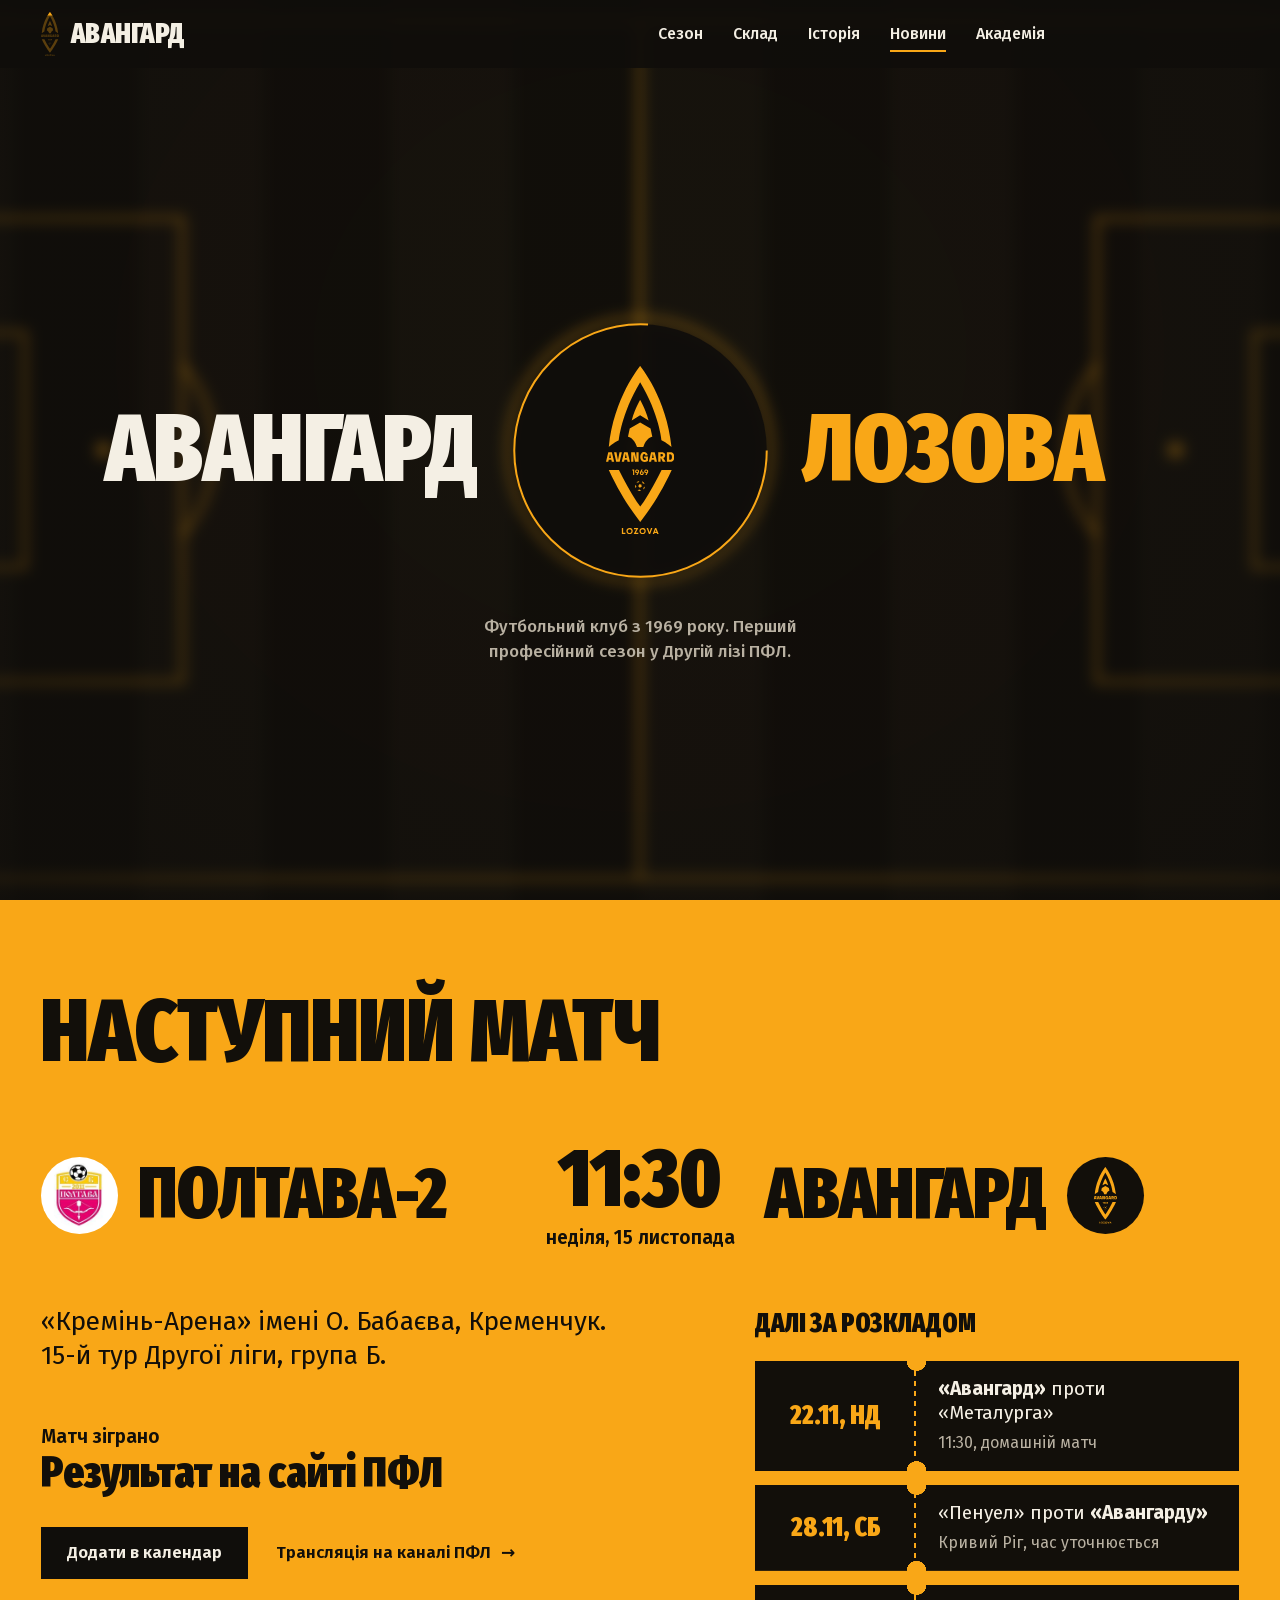
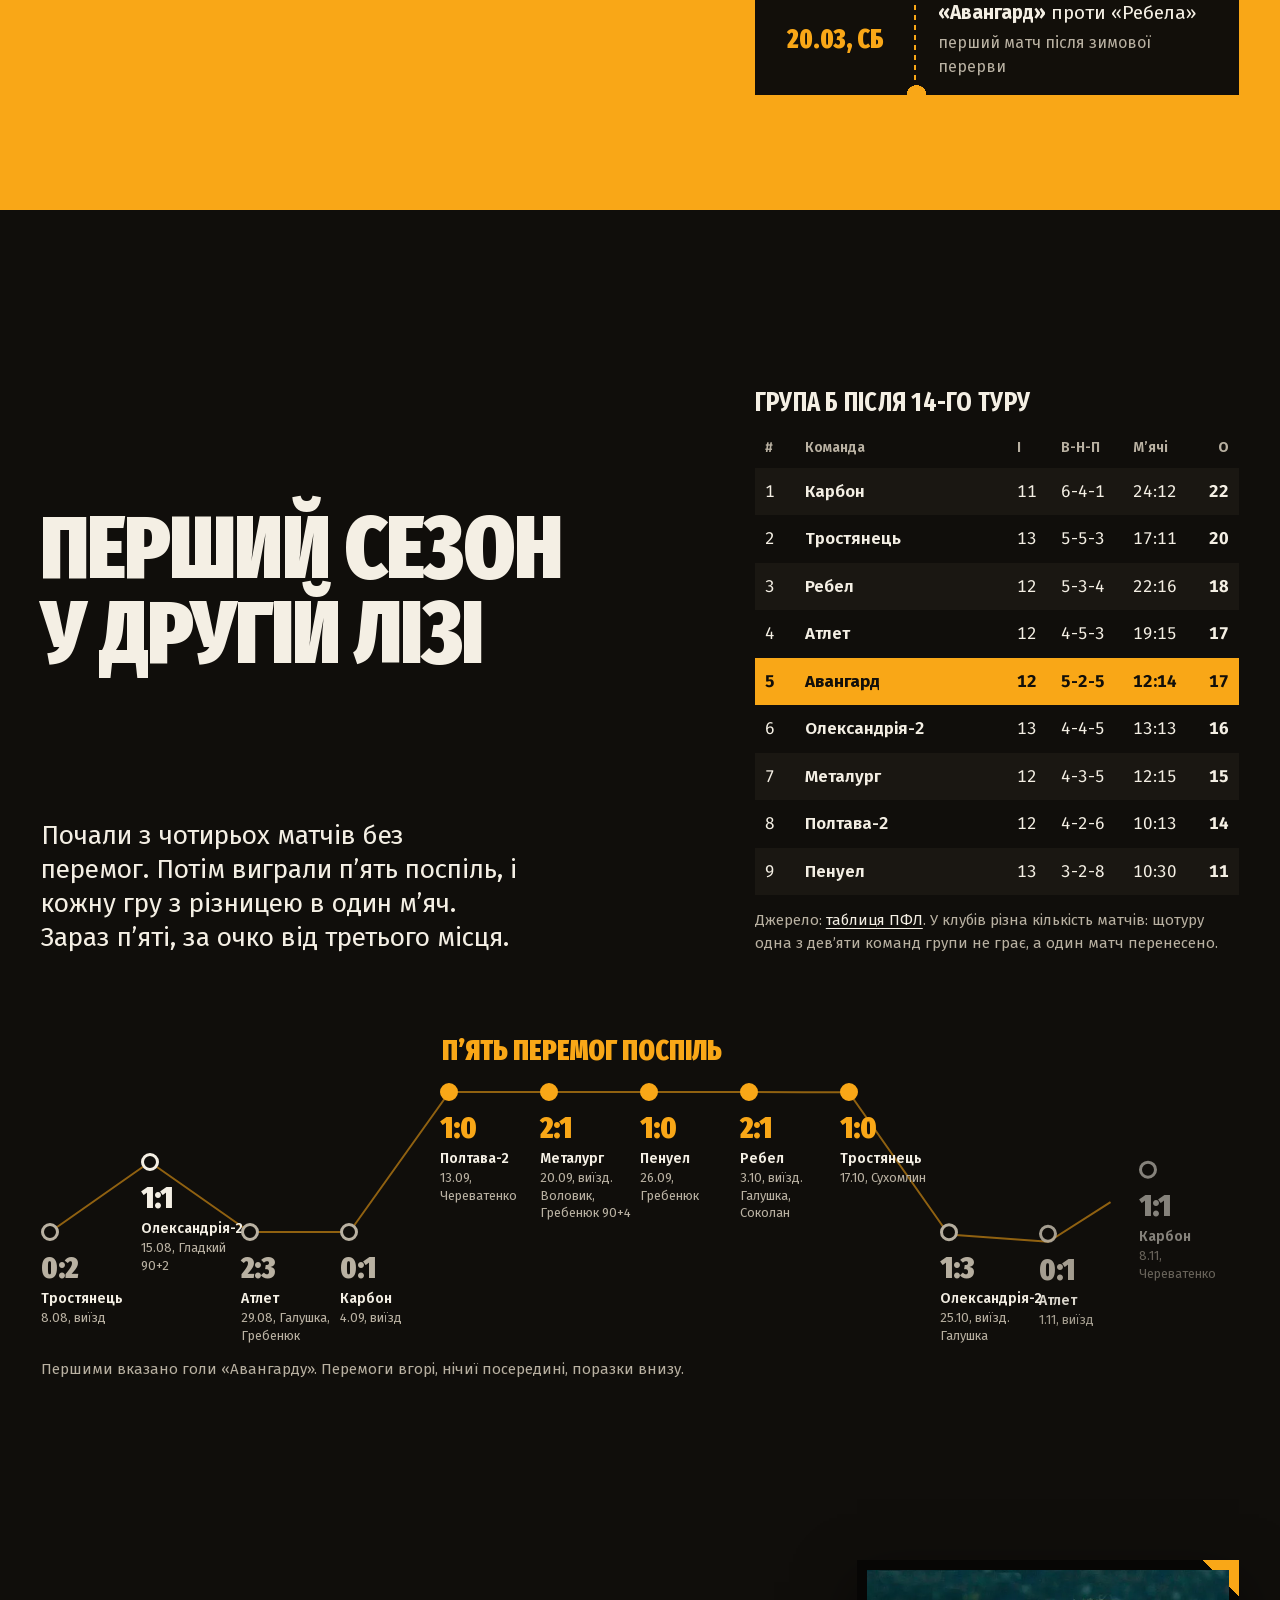
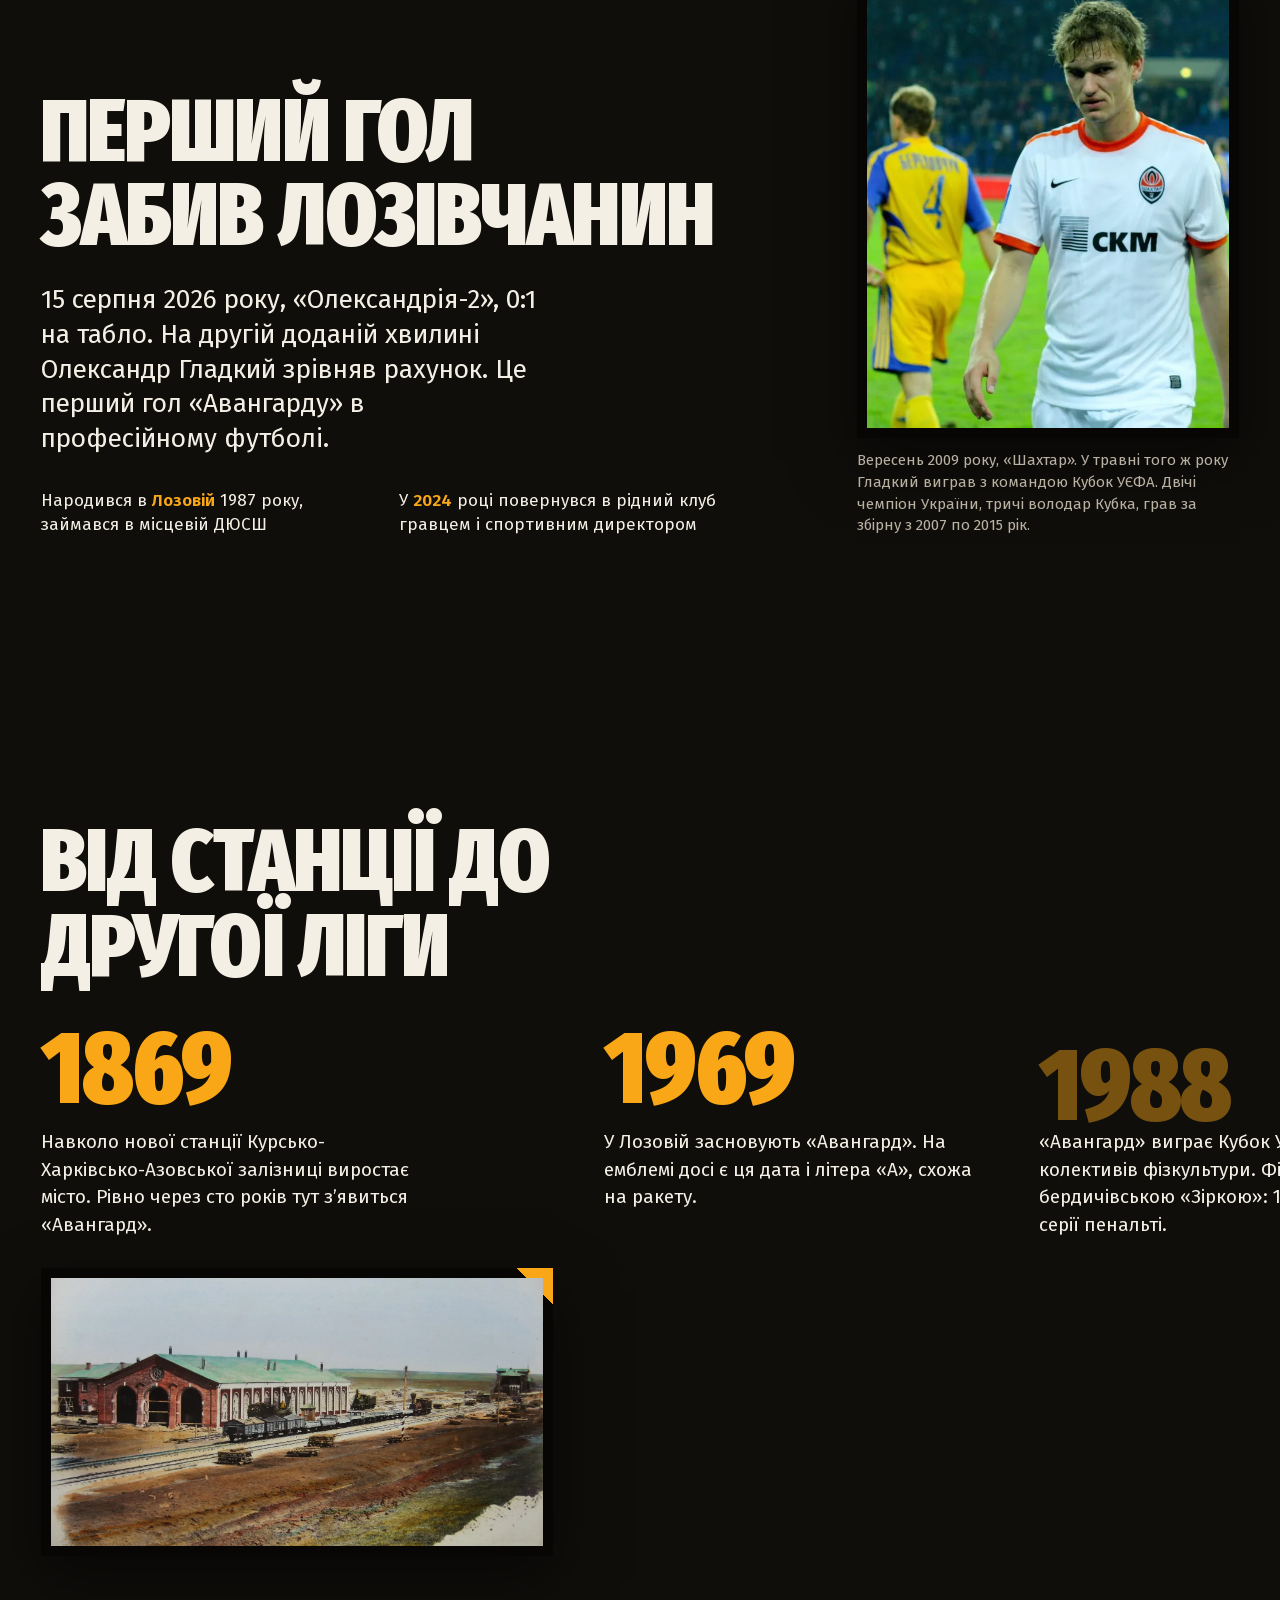
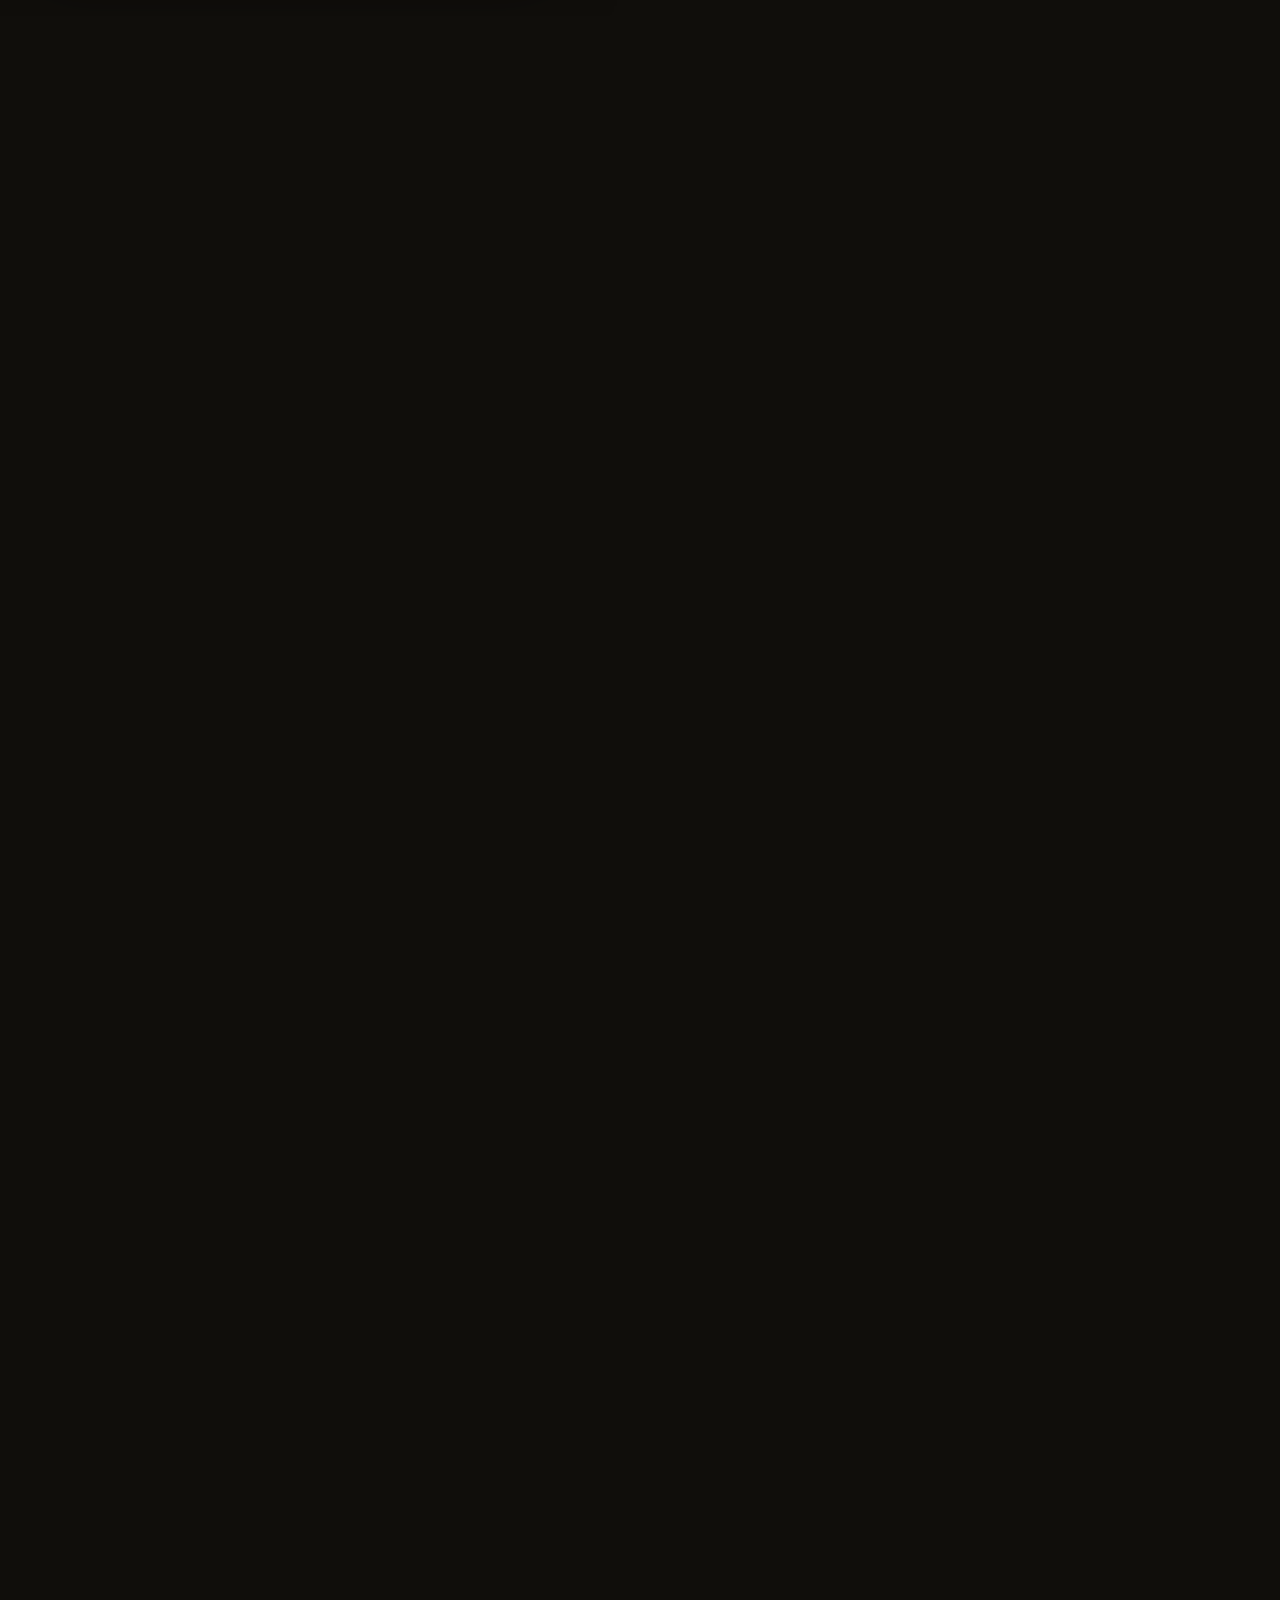
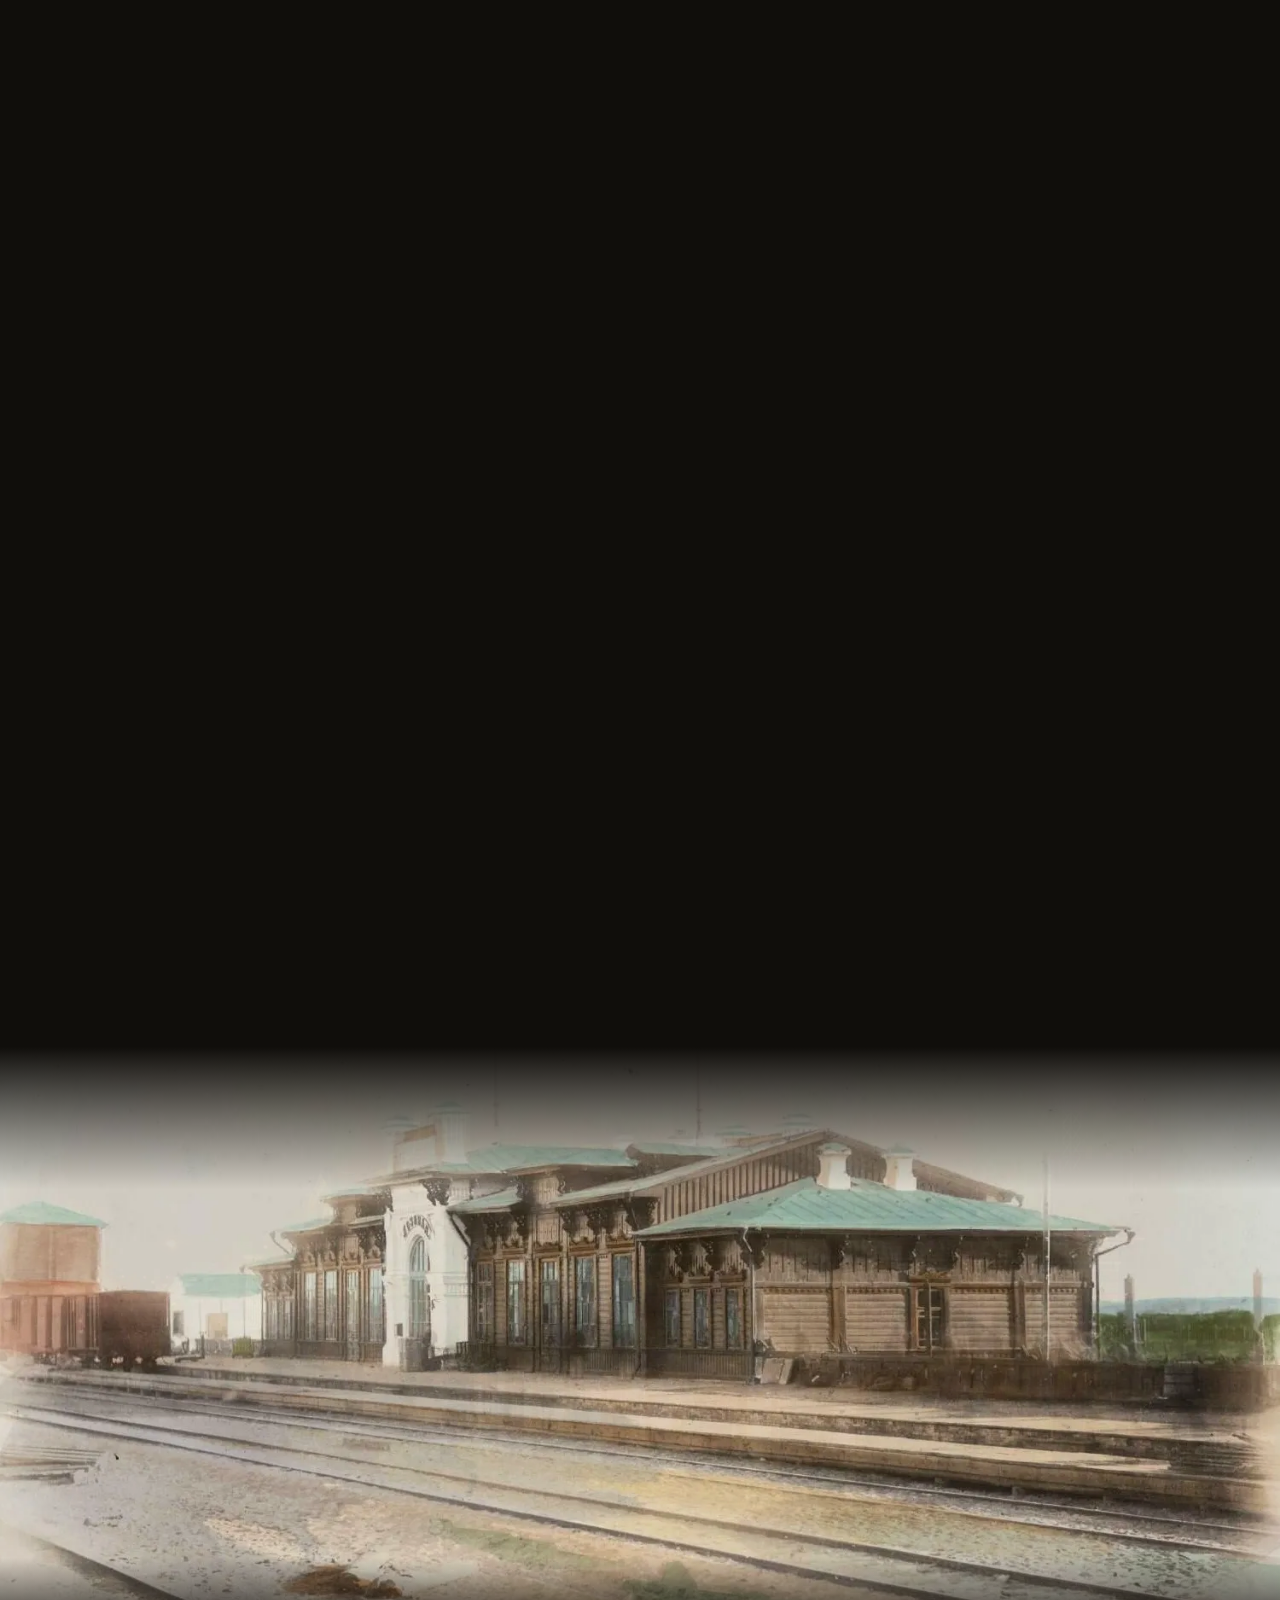
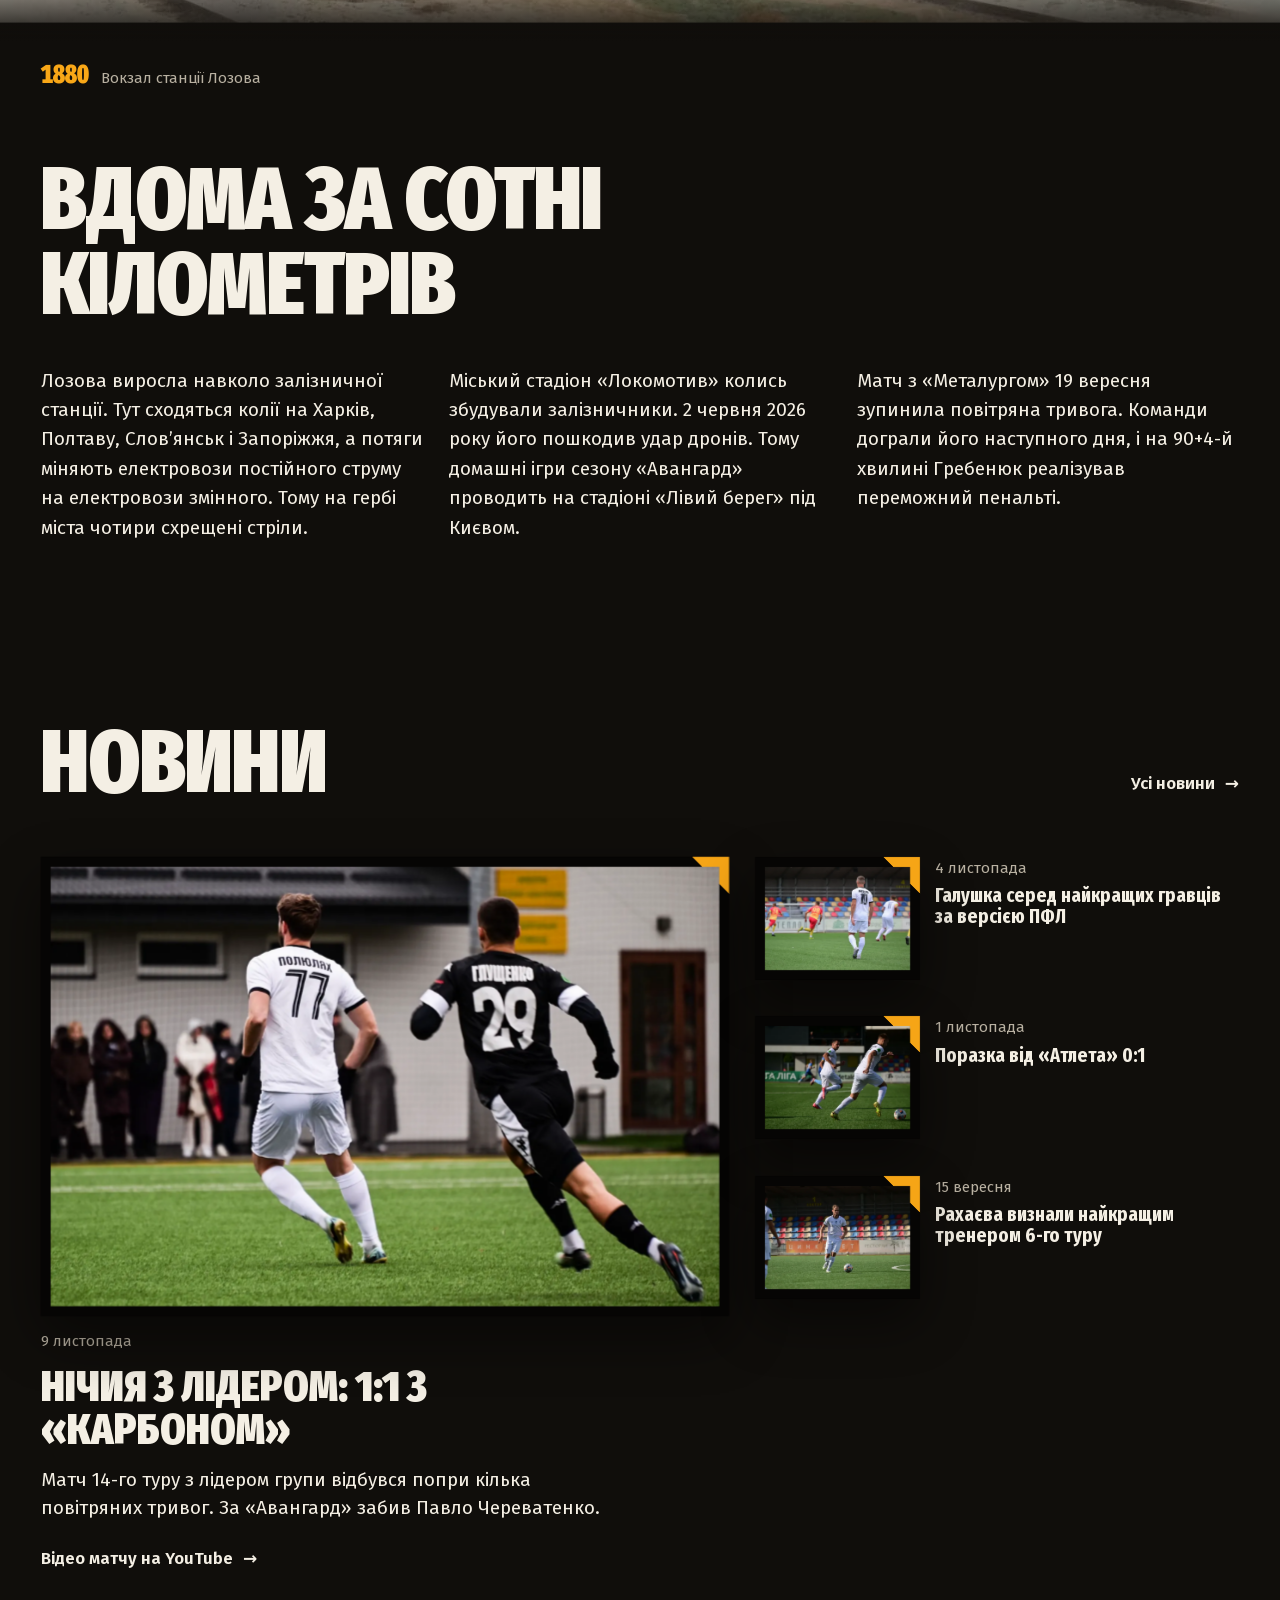
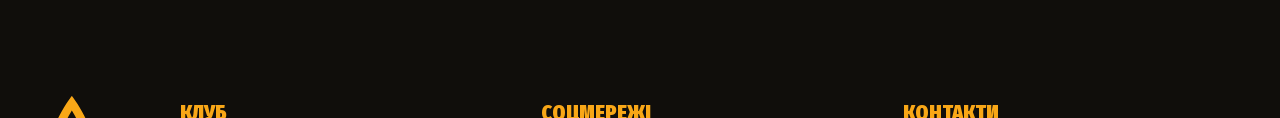
==== commit f9cee2bd: "Три сторінки, поле-фон, новий перший екран - Головна, «Склад» і «Академія» на окремих сторінках - Ро" ====
--- a/index.html
+++ b/index.html
@@ -4,24 +4,44 @@
   <meta charset="utf-8">
   <meta name="viewport" content="width=device-width, initial-scale=1, viewport-fit=cover">
   <title>ФК «Авангард» Лозова</title>
-  <meta name="description" content="Офіційний сайт футбольного клубу «Авангард» з Лозової. З 1969 року. Сезон 2026/27 у Другій лізі ПФЛ: наступний матч, результати, таблиця, склад, новини, академія.">
+  <meta name="description" content="Футбольний клуб «Авангард» з Лозової, з 1969 року. Наступний матч, перший сезон у Другій лізі ПФЛ, історія, новини.">
   <meta name="theme-color" content="#100e0b">
   <link rel="icon" href="assets/img/logo.svg" type="image/svg+xml">
   <link rel="preload" href="assets/fonts/FiraSansExtraCondensed-900-cyrillic.woff2" as="font" type="font/woff2" crossorigin>
   <link rel="preload" href="assets/img/webp/dsc6113.webp" as="image">
-  <link rel="stylesheet" href="css/base.css?v=8">
-  <link rel="stylesheet" href="css/main.css?v=8">
+  <link rel="stylesheet" href="css/base.css?v=24">
+  <link rel="stylesheet" href="css/main.css?v=24">
   <script>(function(d){d.classList.add('js');if(!/[?&]still\b/.test(location.search)&&!matchMedia('(prefers-reduced-motion: reduce)').matches){d.classList.add('intro');setTimeout(function(){d.classList.remove('intro')},3000);}})(document.documentElement);</script>
 </head>
-<body>
+<body data-page="home">
 <svg width="0" height="0" style="position:absolute" aria-hidden="true" focusable="false">
   <symbol id="emblem" viewBox="0 0 157 385"><path d="M87.1688 207.241H95.97V217.223C93.1918 218.674 90.4966 219.4 87.8845 219.4C84.8779 219.4 82.5406 218.391 80.8727 216.368C79.2016 214.346 78.3693 211.604 78.3693 208.142C78.3693 204.722 79.1713 201.99 80.7784 199.95C82.3856 197.907 84.5679 196.886 87.3238 196.886C89.5636 196.886 91.3817 197.518 92.7812 198.782C94.1807 200.047 95.0689 201.81 95.4412 204.07L90.3097 204.441C89.8751 202.327 88.8782 201.27 87.3238 201.27C86.1 201.27 85.199 201.923 84.6191 203.23C84.0375 204.537 83.7484 206.173 83.7484 208.142C83.7484 210.299 84.1206 211.984 84.8683 213.197C85.6144 214.408 86.6608 215.015 88.0092 215.015C89.0444 215.015 90.0812 214.798 91.1181 214.362V210.786H87.1688V207.241Z"/><path d="M105.112 210.32H109.373L107.258 200.43L105.112 210.32ZM111.239 219.026L110.244 214.393H104.243L103.246 219.026H97.9917L103.185 197.258H111.458L116.682 219.026H111.239Z"/><path d="M130.146 204.224C130.146 202.441 129.245 201.55 127.441 201.55H124.859V206.961H127.441C129.245 206.961 130.146 206.048 130.146 204.224ZM130.053 219.027L125.918 210.94H124.859V219.027H119.51V197.259H128.249C129.201 197.259 130.094 197.383 130.922 197.631C131.753 197.88 132.52 198.265 133.224 198.783C133.929 199.3 134.489 200.026 134.903 200.959C135.319 201.892 135.528 202.981 135.528 204.224C135.528 207.728 134.042 209.864 131.079 210.63L136.304 219.027H130.053Z"/><path d="M146.876 214.611C149.53 214.611 150.857 212.455 150.857 208.143C150.857 203.831 149.53 201.673 146.876 201.673H144.638V214.611H146.876ZM147.501 197.258C150.298 197.258 152.453 198.222 153.968 200.15C155.481 202.078 156.238 204.741 156.238 208.143C156.238 211.542 155.481 214.207 153.968 216.134C152.453 218.062 150.298 219.027 147.501 219.027H139.289V197.258H147.501Z"/><path d="M97.4736 124.436C88.5478 94.0871 78.1187 78.0218 78.1187 78.0218C78.1187 78.0218 67.6896 94.0871 58.7654 124.436L78.1187 112.833L97.4736 124.436Z"/><path d="M78.1192 -4.25577e-05C78.1192 -4.25577e-05 17.1725 72.7313 6.39673 185.531C6.39673 185.531 17.5096 175.767 29.2951 170.043C29.2951 170.043 34.3451 110.444 78.1192 37.0398C121.893 110.444 126.945 170.043 126.945 170.043C138.729 175.767 149.842 185.531 149.842 185.531C139.066 72.7313 78.1192 -4.25577e-05 78.1192 -4.25577e-05Z"/><path d="M60.1049 236.991H64.551V249.111H61.9996V239.27H60.1049V236.991Z"/><path d="M71.1687 243.096C71.7646 243.096 72.2583 242.913 72.6545 242.54C73.0491 242.171 73.2472 241.694 73.2472 241.111C73.2472 240.527 73.0491 240.051 72.6545 239.679C72.2583 239.31 71.7646 239.125 71.1687 239.125C70.56 239.125 70.0632 239.31 69.6734 239.679C69.2851 240.051 69.0902 240.527 69.0902 241.111C69.0902 241.694 69.2851 242.171 69.6734 242.54C70.0632 242.913 70.56 243.096 71.1687 243.096ZM71.1511 236.736C72.5107 236.736 73.6162 237.142 74.4661 237.957C75.3193 238.772 75.7426 239.823 75.7426 241.111C75.7426 242.253 75.3288 243.534 74.5029 244.956L72.0809 249.111H69.218C70.6766 246.608 71.5026 245.188 71.6975 244.847C71.3205 244.956 70.9434 245.01 70.568 245.01C69.4018 245.01 68.4464 244.646 67.7067 243.917C66.9638 243.189 66.5948 242.253 66.5948 241.111C66.5948 240.27 66.7881 239.519 67.1779 238.852C67.5661 238.182 68.1061 237.663 68.7995 237.292C69.4912 236.922 70.2756 236.736 71.1511 236.736Z"/><path d="M81.8862 246.925C82.4581 246.925 82.9246 246.743 83.2905 246.377C83.6547 246.014 83.8368 245.546 83.8368 244.974C83.8368 244.391 83.6547 243.917 83.2905 243.554C82.9246 243.188 82.4581 243.006 81.8862 243.006C81.3158 243.006 80.8445 243.188 80.4739 243.554C80.1033 243.917 79.9195 244.391 79.9195 244.974C79.9195 245.546 80.1033 246.014 80.4739 246.377C80.8445 246.743 81.3158 246.925 81.8862 246.925ZM82.4693 241.055C83.6355 241.055 84.5925 241.421 85.3402 242.15C86.0879 242.878 86.4617 243.821 86.4617 244.974C86.4617 246.249 86.0335 247.294 85.1756 248.109C84.3193 248.923 83.2298 249.329 81.9054 249.329C80.5442 249.329 79.4355 248.923 78.5776 248.109C77.7228 247.294 77.2931 246.249 77.2931 244.974C77.2931 243.845 77.7133 242.564 78.5504 241.129L80.958 236.974H83.8193C83.5029 237.52 83.078 238.255 82.5428 239.178C82.0076 240.102 81.6066 240.789 81.3398 241.238C81.7168 241.116 82.0923 241.055 82.4693 241.055Z"/><path d="M92.0576 243.096C92.6535 243.096 93.1488 242.913 93.5434 242.54C93.938 242.171 94.1361 241.694 94.1361 241.111C94.1361 240.527 93.938 240.051 93.5434 239.679C93.1488 239.31 92.6535 239.125 92.0576 239.125C91.4505 239.125 90.9521 239.31 90.5639 239.679C90.1741 240.051 89.9807 240.527 89.9807 241.111C89.9807 241.694 90.1741 242.171 90.5639 242.54C90.9521 242.913 91.4505 243.096 92.0576 243.096ZM92.04 236.736C93.3996 236.736 94.5067 237.142 95.3567 237.957C96.2066 238.772 96.6331 239.823 96.6331 241.111C96.6331 242.253 96.2194 243.534 95.3934 244.956L92.9682 249.111H90.107C91.5656 246.608 92.3915 245.188 92.588 244.847C92.2094 244.956 91.8324 245.01 91.4569 245.01C90.2907 245.01 89.3353 244.646 88.5956 243.917C87.8543 243.189 87.4837 242.253 87.4837 241.111C87.4837 240.27 87.677 239.519 88.0652 238.852C88.455 238.182 88.995 237.663 89.6884 237.292C90.3817 236.922 91.1646 236.736 92.04 236.736Z"/><path d="M39.2464 381.653H44.4545V384.395H36.2924V370.787H39.2464V381.653Z"/><path d="M53.9416 381.908C54.7451 381.908 55.472 381.721 56.1191 381.352C56.7677 380.983 57.2741 380.468 57.6448 379.809C58.0154 379.146 58.1991 378.408 58.1991 377.591C58.1991 376.358 57.795 375.332 56.985 374.509C56.175 373.687 55.1637 373.276 53.9511 373.276C52.7402 373.276 51.7225 373.687 50.8997 374.509C50.077 375.332 49.6664 376.358 49.6664 377.591C49.6664 378.823 50.077 379.85 50.8997 380.675C51.7225 381.494 52.737 381.908 53.9416 381.908ZM53.9416 384.686C51.8695 384.686 50.1409 384.009 48.7605 382.656C47.3802 381.301 46.6901 379.612 46.6901 377.591C46.6901 375.569 47.3802 373.882 48.7605 372.528C50.1409 371.174 51.8695 370.495 53.9416 370.495C55.3027 370.495 56.5376 370.803 57.6448 371.42C58.7535 372.035 59.6194 372.885 60.2409 373.965C60.8623 375.048 61.1723 376.257 61.1723 377.591C61.1723 379.625 60.4869 381.317 59.113 382.665C57.7374 384.012 56.0152 384.686 53.9416 384.686Z"/><path d="M68.0937 381.653H73.9441V384.395H63.6619V383.948L69.3382 373.528H63.991V370.787H73.7316V371.332L68.0937 381.653Z"/><path d="M83.742 381.908C84.5455 381.908 85.2725 381.721 85.9195 381.352C86.5697 380.983 87.0761 380.468 87.4468 379.809C87.8158 379.146 88.0011 378.408 88.0011 377.591C88.0011 376.358 87.5954 375.332 86.7854 374.509C85.9754 373.687 84.9641 373.276 83.7515 373.276C82.5422 373.276 81.5245 373.687 80.7017 374.509C79.8774 375.332 79.4668 376.358 79.4668 377.591C79.4668 378.823 79.8774 379.85 80.7017 380.675C81.5245 381.494 82.5374 381.908 83.742 381.908ZM83.742 384.686C81.6699 384.686 79.9413 384.009 78.5625 382.656C77.1806 381.301 76.4921 379.612 76.4921 377.591C76.4921 375.569 77.1806 373.882 78.5625 372.528C79.9413 371.174 81.6699 370.495 83.742 370.495C85.1047 370.495 86.338 370.803 87.4468 371.42C88.5539 372.035 89.4198 372.885 90.0413 373.965C90.6643 375.048 90.9743 376.257 90.9743 377.591C90.9743 379.625 90.2873 381.317 88.915 382.665C87.5394 384.012 85.8172 384.686 83.742 384.686Z"/><path d="M102.912 370.787H106.12L100.987 384.395H98.2074L92.8826 370.787H96.1257L99.5685 380.409L102.912 370.787Z"/><path d="M113.582 374.383L111.814 379.243H115.372L113.582 374.383ZM117.257 384.395L116.305 381.809H110.881L109.948 384.395H106.837L112.164 370.787H114.945L120.445 384.395H117.257Z"/><path d="M78.3679 356.609C64.1493 338.76 34.0298 297.546 6.39783 237.634H29.6029C41.5689 262.361 55.2811 286.86 70.3799 310.48L78.3679 321.577L86.3575 310.48C101.453 286.863 115.167 262.364 127.133 237.634H150.34C122.717 297.53 92.5881 338.754 78.3679 356.609Z"/><path d="M70.9525 185.531H85.2862C91.5935 163.473 105.954 161.627 105.954 161.627L101.938 142.882L78.1193 129.196L54.3008 142.882L50.2844 161.627C50.2844 161.627 64.6452 163.473 70.9525 185.531Z"/><path d="M80.8431 271.35L75.996 270.583L73.7673 274.956L77.2389 278.429L81.6131 276.199L80.8431 271.35Z"/><path d="M85.579 282.705C87.5999 280.854 88.8636 278.379 89.1959 275.697L85.7212 278.36L85.579 282.705Z"/><path d="M66.7651 271.868C66.1772 274.581 66.591 277.431 67.9505 279.863L69.5194 275.849L66.7651 271.868Z"/><path d="M76.4982 263.001C73.8142 263.33 71.3363 264.598 69.4879 266.619L73.9244 266.56L76.4982 263.001Z"/><path d="M88.3101 269.7C87.1662 267.11 85.0734 265.017 82.4805 263.877L83.9039 268.281L88.3101 269.7Z"/><path d="M80.3268 285.431L76.4063 282.719L72.0928 284.106C74.569 285.576 77.5198 286.039 80.3268 285.431Z"/><path d="M7.12048 210.32H11.3813L9.26605 200.43L7.12048 210.32ZM13.2457 219.026L12.252 214.393H6.25139L5.25449 219.026H0L5.19219 197.258H13.4661L18.6903 219.026H13.2457Z"/><path d="M30.9097 197.258H36.3528L31.3762 219.027H23.2589L18.4102 197.258H23.9762L27.395 215.482L30.9097 197.258Z"/><path d="M43.1951 210.32H47.4559L45.3407 200.43L43.1951 210.32ZM49.3219 219.026L48.325 214.393H42.3245L41.3307 219.026H36.0731L41.2668 197.258H49.5392L54.7633 219.026H49.3219Z"/><path d="M69.5032 197.258H74.6044V219.027H66.3L62.6943 202.42V219.027H57.5916V197.258H65.8975L69.5032 213.866V197.258Z"/></symbol>
 </svg>
 
+<div class="pitch-bg" aria-hidden="true">
+  <svg viewBox="0 0 1050 680" preserveAspectRatio="xMidYMid slice">
+    <g class="pitch-bg__stripes">
+      <rect x="0" y="0" width="1050" height="680" fill="#120f0b"/>
+      <rect x="0" width="87.5" height="680"/><rect x="175" width="87.5" height="680"/><rect x="350" width="87.5" height="680"/>
+      <rect x="525" width="87.5" height="680"/><rect x="700" width="87.5" height="680"/><rect x="875" width="87.5" height="680"/>
+    </g>
+    <g class="pitch-bg__lines" fill="none">
+      <rect x="40" y="40" width="970" height="600"/>
+      <line x1="525" y1="40" x2="525" y2="640"/>
+      <circle cx="525" cy="340" r="92"/>
+      <circle cx="525" cy="340" r="4" class="dot"/>
+      <rect x="40" y="178" width="165" height="324"/><rect x="40" y="258" width="55" height="164"/>
+      <rect x="845" y="178" width="165" height="324"/><rect x="955" y="258" width="55" height="164"/>
+      <circle cx="150" cy="340" r="4" class="dot"/><circle cx="900" cy="340" r="4" class="dot"/>
+      <path d="M205 280 A92 92 0 0 1 205 400"/><path d="M845 280 A92 92 0 0 0 845 400"/>
+    </g>
+  </svg>
+</div>
+
 <a class="skip" href="#main">Перейти до основного вмісту</a>
 
 <header class="bar" data-bar>
-  <a class="bar__brand" href="#top" aria-label="ФК «Авангард» Лозова, на початок">
+  <a class="bar__brand" href="#top" aria-label="ФК «Авангард» Лозова, на головну">
     <span class="crest" aria-hidden="true" data-crest>
       <svg class="crest__base"><use href="#emblem"/></svg>
       <span class="crest__fill"><svg><use href="#emblem"/></svg></span>
@@ -30,10 +50,10 @@
   </a>
   <nav class="bar__nav" aria-label="Розділи">
     <a href="#season">Сезон</a>
-    <a href="#squad">Склад</a>
+    <a href="squad.html">Склад</a>
     <a href="#history">Історія</a>
     <a href="#news">Новини</a>
-    <a href="#academy">Академія</a>
+    <a href="academy.html">Академія</a>
   </nav>
   <a class="btn btn--gold bar__action" href="#match">Наступний матч</a>
   <details class="menu">
@@ -41,39 +61,27 @@
     <nav class="menu__sheet" aria-label="Розділи">
       <a href="#match">Наступний матч</a>
       <a href="#season">Сезон</a>
-      <a href="#squad">Склад</a>
+      <a href="squad.html">Склад</a>
       <a href="#history">Історія</a>
       <a href="#news">Новини</a>
-      <a href="#academy">Академія</a>
+      <a href="academy.html">Академія</a>
     </nav>
   </details>
 </header>
 
 <main id="main">
 
-  <!-- 1. HERO: the lancet of the crest is the window onto the team -->
-  <section class="hero" id="top" aria-labelledby="hero-title" data-hero>
-    <div class="hero__stage">
-      <div class="hero__window" data-window>
-        <img class="hero__photo" data-photo src="assets/img/webp/dsc6113.webp" width="1800" height="1202"
-             alt="Гравці «Авангарду» в жовтій формі з прапорами України виходять з поля" fetchpriority="high">
-      </div>
-      <div class="hero__copy" data-hero-copy>
-        <h1 class="hero__title" id="hero-title">
-          <span class="line"><span>Авангард</span></span>
-          <span class="line"><span>Лозова</span></span>
-        </h1>
-        <p class="hero__lede">Футбольний клуб з Лозової, заснований 1969&nbsp;року. Сезон 2026/27 грає в Другій лізі ПФЛ.</p>
-        <div class="hero__actions">
-          <a class="btn btn--gold" href="#match">Наступний матч</a>
-          <a class="link-arrow" href="#squad">Склад команди</a>
-        </div>
-      </div>
-      <div class="hero__statement" data-statement>
-        <h2 class="statement">Професійний клуб</h2>
-        <p class="statement__note">18 червня 2026 року 33-тя конференція ПФЛ уперше в історії надала «Авангарду» професійний статус.</p>
-      </div>
-    </div>
+  <!-- 1. KICK-OFF: the centre circle with the crest on the centre spot; the name leaves it to both halves. -->
+  <section class="kick" id="top" aria-labelledby="hero-title" data-kick>
+    <h1 class="kick__title" id="hero-title">
+      <span class="kick__w kick__w--l">Авангард</span>
+      <span class="kick__centre" aria-hidden="true">
+        <svg class="kick__circle" viewBox="0 0 200 200"><circle cx="100" cy="100" r="96" pathLength="1"/></svg>
+        <svg class="kick__crest"><use href="#emblem"/></svg>
+      </span>
+      <span class="kick__w kick__w--r">Лозова</span>
+    </h1>
+    <p class="kick__since">Футбольний клуб з&nbsp;1969 року. Перший професійний сезон у&nbsp;Другій лізі ПФЛ.</p>
   </section>
 
   <!-- 2. NEXT MATCH: a gold field, the fixture set like a departures board -->
@@ -84,15 +92,15 @@
       <div class="fixture" data-fixture data-kickoff="2026-11-15T11:30:00+02:00">
         <div class="fixture__team">
           <img src="assets/img/teams/poltava2.PNG" width="150" height="150" alt="" loading="lazy">
-          <span class="flap" data-flap>Полтава-2</span>
+          <span class="flap">Полтава-2</span>
         </div>
         <div class="fixture__time">
-          <span class="flap flap--time" data-flap>11:30</span>
+          <span class="flap flap--time">11:30</span>
           <span class="fixture__day">неділя, 15 листопада</span>
         </div>
         <div class="fixture__team fixture__team--us">
           <svg aria-hidden="true"><use href="#emblem"/></svg>
-          <span class="flap" data-flap>Авангард</span>
+          <span class="flap">Авангард</span>
         </div>
       </div>
 
@@ -163,7 +171,7 @@
     </div>
 
     <div class="run" data-run>
-      <ol class="run__list">
+      <div class="run__scroll"><svg class="run__line" aria-hidden="true"><polyline points=""/></svg><ol class="run__list">
         <li class="res res--l"><span class="res__score">0:2</span><span class="res__opp">Тростянець</span><span class="res__meta">8.08, виїзд</span></li>
         <li class="res res--d"><span class="res__score">1:1</span><span class="res__opp">Олександрія-2</span><span class="res__meta">15.08, Гладкий 90+2</span></li>
         <li class="res res--l"><span class="res__score">2:3</span><span class="res__opp">Атлет</span><span class="res__meta">29.08, Галушка, Гребенюк</span></li>
@@ -176,104 +184,9 @@
         <li class="res res--l"><span class="res__score">1:3</span><span class="res__opp">Олександрія-2</span><span class="res__meta">25.10, виїзд. Галушка</span></li>
         <li class="res res--l"><span class="res__score">0:1</span><span class="res__opp">Атлет</span><span class="res__meta">1.11, виїзд</span></li>
         <li class="res res--d"><span class="res__score">1:1</span><span class="res__opp">Карбон</span><span class="res__meta">8.11, Череватенко</span></li>
-      </ol>
+      </ol></div>
       <p class="run__streak" data-streak>П’ять перемог поспіль</p>
-      <p class="run__legend">Першими вказано голи «Авангарду». Золотим позначено перемоги.</p>
-    </div>
-
-    <div class="season__grid">
-      <dl class="scorers">
-        <dt class="h3">Бомбардири</dt>
-        <dd><b>3</b> Владислав Галушка</dd>
-        <dd><b>3</b> Кирило Гребенюк</dd>
-        <dd><b>2</b> Павло Череватенко</dd>
-        <dd><b>1</b> Гладкий, Воловик, Соколан, Сухомлин</dd>
-      </dl>
-
-      <figure class="season__photo">
-        <img src="assets/img/webp/dsc3943.webp" width="1800" height="1202" loading="lazy"
-             alt="Футболісти «Авангарду» в білій формі після гола в матчі з «Тростянцем»">
-        <figcaption>17 жовтня, 1:0 з «Тростянцем». П’ята перемога поспіль.</figcaption>
-      </figure>
-
-    </div>
-  </section>
-
-  <!-- 4. SQUAD: the team photo, with the local players a tap away -->
-  <section class="squad" id="squad" aria-labelledby="squad-title" data-squad>
-    <div class="squad__head">
-      <h2 class="h2" id="squad-title">Склад на сезон 2026/27</h2>
-      <p class="squad__lede">Двадцять один гравець. Семеро народилися й виросли на Лозівщині.</p>
-      <figure class="coach">
-        <img src="assets/img/webp/img1311-720.webp" width="720" height="480" loading="lazy" decoding="async" alt="Головний тренер Ігор Рахаєв у жовтій формі клубу">
-        <figcaption><b>Ігор Рахаєв</b> очолює команду з 2023 року. У сезоні 2013/14 виграв бронзу чемпіонату України в тренерському штабі «Металіста».</figcaption>
-      </figure>
-      <div class="filters" role="group" aria-label="Показати гравців">
-        <button class="chip is-on" type="button" data-filter="all" aria-pressed="true">Усі</button>
-        <button class="chip" type="button" data-filter="local" aria-pressed="false">З Лозівщини</button>
-        <button class="chip" type="button" data-filter="gk" aria-pressed="false">Воротарі</button>
-        <button class="chip" type="button" data-filter="df" aria-pressed="false">Захисники</button>
-        <button class="chip" type="button" data-filter="mf" aria-pressed="false">Півзахисники</button>
-        <button class="chip" type="button" data-filter="fw" aria-pressed="false">Нападники</button>
-      </div>
-      <p class="squad__count" aria-live="polite" data-count></p>
-    </div>
-
-    <ul class="roster" data-roster>
-      <li class="p" data-pos="gk"><a class="p__link" href="https://avangard-lozova.com/team/maksim-gerasimov"><span class="p__n" aria-hidden="true">1</span><img src="assets/img/webp/p1-360.webp" srcset="assets/img/webp/p1-360.webp 360w, assets/img/webp/p1.webp 720w" sizes="(max-width: 760px) 31vw, (max-width: 1100px) 18vw, 13vw" width="720" height="900" loading="lazy" decoding="async" alt=""><span class="p__name">Максим <b>Герасимов</b></span><span class="p__role">№1, воротар</span></a></li>
-      <li class="p" data-pos="gk"><a class="p__link" href="https://avangard-lozova.com/team/valerij-yurchuk"><span class="p__n" aria-hidden="true">12</span><img src="assets/img/webp/p12-360.webp" srcset="assets/img/webp/p12-360.webp 360w, assets/img/webp/p12.webp 720w" sizes="(max-width: 760px) 31vw, (max-width: 1100px) 18vw, 13vw" width="720" height="900" loading="lazy" decoding="async" alt=""><span class="p__name">Валерій <b>Юрчук</b></span><span class="p__role">№12, воротар</span></a></li>
-      <li class="p" data-pos="df"><a class="p__link" href="https://avangard-lozova.com/team/pavlo-cherevatenko"><span class="p__n" aria-hidden="true">45</span><img src="assets/img/webp/p45-360.webp" srcset="assets/img/webp/p45-360.webp 360w, assets/img/webp/p45.webp 720w" sizes="(max-width: 760px) 31vw, (max-width: 1100px) 18vw, 13vw" width="720" height="900" loading="lazy" decoding="async" alt=""><span class="p__name">Павло <b>Череватенко</b></span><span class="p__role">№45, захисник</span></a></li>
-      <li class="p" data-pos="df" data-local="Лозова"><a class="p__link" href="https://avangard-lozova.com/team/oleg-volovik"><span class="p__n" aria-hidden="true">19</span><img src="assets/img/webp/p19-360.webp" srcset="assets/img/webp/p19-360.webp 360w, assets/img/webp/p19.webp 720w" sizes="(max-width: 760px) 31vw, (max-width: 1100px) 18vw, 13vw" width="720" height="900" loading="lazy" decoding="async" alt=""><span class="p__name">Олег <b>Воловик</b></span><span class="p__role">№19, захисник, Лозова</span></a></li>
-      <li class="p" data-pos="df" data-local="Панютине"><a class="p__link" href="https://avangard-lozova.com/team/yevgen-vepriczkij"><span class="p__n" aria-hidden="true">27</span><img src="assets/img/webp/p27-360.webp" srcset="assets/img/webp/p27-360.webp 360w, assets/img/webp/p27.webp 720w" sizes="(max-width: 760px) 31vw, (max-width: 1100px) 18vw, 13vw" width="720" height="900" loading="lazy" decoding="async" alt=""><span class="p__name">Євген <b>Веприцький</b></span><span class="p__role">№27, захисник, Панютине</span></a></li>
-      <li class="p" data-pos="df"><a class="p__link" href="https://avangard-lozova.com/team/maksim-bilous"><span class="p__n" aria-hidden="true">2</span><img src="assets/img/webp/p2-360.webp" srcset="assets/img/webp/p2-360.webp 360w, assets/img/webp/p2.webp 720w" sizes="(max-width: 760px) 31vw, (max-width: 1100px) 18vw, 13vw" width="720" height="900" loading="lazy" decoding="async" alt=""><span class="p__name">Максим <b>Білоус</b></span><span class="p__role">№2, захисник</span></a></li>
-      <li class="p" data-pos="df"><a class="p__link" href="https://avangard-lozova.com/team/yevgen-selin"><span class="p__n" aria-hidden="true">33</span><img src="assets/img/webp/p33-360.webp" srcset="assets/img/webp/p33-360.webp 360w, assets/img/webp/p33.webp 720w" sizes="(max-width: 760px) 31vw, (max-width: 1100px) 18vw, 13vw" width="720" height="900" loading="lazy" decoding="async" alt=""><span class="p__name">Євген <b>Селін</b></span><span class="p__role">№33, захисник</span></a></li>
-      <li class="p" data-pos="df"><a class="p__link" href="https://avangard-lozova.com/team/maksim-zhichikov"><span class="p__n" aria-hidden="true">29</span><img src="assets/img/webp/p29-360.webp" srcset="assets/img/webp/p29-360.webp 360w, assets/img/webp/p29.webp 720w" sizes="(max-width: 760px) 31vw, (max-width: 1100px) 18vw, 13vw" width="720" height="900" loading="lazy" decoding="async" alt=""><span class="p__name">Максим <b>Жичиков</b></span><span class="p__role">№29, захисник</span></a></li>
-      <li class="p" data-pos="df"><a class="p__link" href="https://avangard-lozova.com/team/oleksandr-migunov"><span class="p__n" aria-hidden="true">13</span><img src="assets/img/webp/p13-360.webp" srcset="assets/img/webp/p13-360.webp 360w, assets/img/webp/p13.webp 720w" sizes="(max-width: 760px) 31vw, (max-width: 1100px) 18vw, 13vw" width="720" height="900" loading="lazy" decoding="async" alt=""><span class="p__name">Олександр <b>Мігунов</b></span><span class="p__role">№13, захисник</span></a></li>
-      <li class="p" data-pos="mf"><a class="p__link" href="https://avangard-lozova.com/team/mikita-polyulyah"><span class="p__n" aria-hidden="true">77</span><img src="assets/img/webp/p77-360.webp" srcset="assets/img/webp/p77-360.webp 360w, assets/img/webp/p77.webp 720w" sizes="(max-width: 760px) 31vw, (max-width: 1100px) 18vw, 13vw" width="720" height="900" loading="lazy" decoding="async" alt=""><span class="p__name">Микита <b>Полюлях</b></span><span class="p__role">№77, півзахисник</span></a></li>
-      <li class="p" data-pos="mf" data-local="Лозова"><a class="p__link" href="https://avangard-lozova.com/team/roman-borovik"><span class="p__n" aria-hidden="true">8</span><img src="assets/img/webp/p8-360.webp" srcset="assets/img/webp/p8-360.webp 360w, assets/img/webp/p8.webp 720w" sizes="(max-width: 760px) 31vw, (max-width: 1100px) 18vw, 13vw" width="720" height="900" loading="lazy" decoding="async" alt=""><span class="p__name">Роман <b>Боровик</b></span><span class="p__role">№8, півзахисник, Лозова</span></a></li>
-      <li class="p" data-pos="mf" data-local="Полтавське"><a class="p__link" href="https://avangard-lozova.com/team/vladislav-galushka"><span class="p__n" aria-hidden="true">10</span><img src="assets/img/webp/p10-360.webp" srcset="assets/img/webp/p10-360.webp 360w, assets/img/webp/p10.webp 720w" sizes="(max-width: 760px) 31vw, (max-width: 1100px) 18vw, 13vw" width="720" height="900" loading="lazy" decoding="async" alt=""><span class="p__name">Владислав <b>Галушка</b></span><span class="p__role">№10, півзахисник, Полтавське</span></a></li>
-      <li class="p" data-pos="mf"><a class="p__link" href="https://avangard-lozova.com/team/yurij-glushhuk"><span class="p__n" aria-hidden="true">5</span><img src="assets/img/webp/p5-360.webp" srcset="assets/img/webp/p5-360.webp 360w, assets/img/webp/p5.webp 720w" sizes="(max-width: 760px) 31vw, (max-width: 1100px) 18vw, 13vw" width="720" height="900" loading="lazy" decoding="async" alt=""><span class="p__name">Юрій <b>Глущук</b></span><span class="p__role">№5, півзахисник</span></a></li>
-      <li class="p" data-pos="mf"><a class="p__link" href="https://avangard-lozova.com/team/bogdan-shmigalskiy"><span class="p__n" aria-hidden="true">21</span><img src="assets/img/webp/p21-360.webp" srcset="assets/img/webp/p21-360.webp 360w, assets/img/webp/p21.webp 720w" sizes="(max-width: 760px) 31vw, (max-width: 1100px) 18vw, 13vw" width="720" height="900" loading="lazy" decoding="async" alt=""><span class="p__name">Богдан <b>Шмигельський</b></span><span class="p__role">№21, півзахисник</span></a></li>
-      <li class="p" data-pos="mf" data-local="Надеждівка"><a class="p__link" href="https://avangard-lozova.com/team/eduard-suhomlin"><span class="p__n" aria-hidden="true">6</span><img src="assets/img/webp/p6-360.webp" srcset="assets/img/webp/p6-360.webp 360w, assets/img/webp/p6.webp 720w" sizes="(max-width: 760px) 31vw, (max-width: 1100px) 18vw, 13vw" width="720" height="900" loading="lazy" decoding="async" alt=""><span class="p__name">Едуард <b>Сухомлин</b></span><span class="p__role">№6, півзахисник, Надеждівка</span></a></li>
-      <li class="p" data-pos="mf"><a class="p__link" href="https://avangard-lozova.com/team/oleksij-shvecz"><span class="p__n" aria-hidden="true">70</span><img src="assets/img/webp/p70-360.webp" srcset="assets/img/webp/p70-360.webp 360w, assets/img/webp/p70.webp 720w" sizes="(max-width: 760px) 31vw, (max-width: 1100px) 18vw, 13vw" width="720" height="900" loading="lazy" decoding="async" alt=""><span class="p__name">Олексій <b>Швець</b></span><span class="p__role">№70, півзахисник</span></a></li>
-      <li class="p" data-pos="mf"><a class="p__link" href="https://avangard-lozova.com/team/sergij-shestakov"><span class="p__n" aria-hidden="true">17</span><img src="assets/img/webp/p17-360.webp" srcset="assets/img/webp/p17-360.webp 360w, assets/img/webp/p17.webp 720w" sizes="(max-width: 760px) 31vw, (max-width: 1100px) 18vw, 13vw" width="720" height="900" loading="lazy" decoding="async" alt=""><span class="p__name">Сергій <b>Шестаков</b></span><span class="p__role">№17, півзахисник</span></a></li>
-      <li class="p" data-pos="fw" data-local="Лозова"><a class="p__link" href="https://avangard-lozova.com/team/oleksandr-gladkij"><span class="p__n" aria-hidden="true">11</span><img src="assets/img/webp/p11-360.webp" srcset="assets/img/webp/p11-360.webp 360w, assets/img/webp/p11.webp 720w" sizes="(max-width: 760px) 31vw, (max-width: 1100px) 18vw, 13vw" width="720" height="900" loading="lazy" decoding="async" alt=""><span class="p__name">Олександр <b>Гладкий</b></span><span class="p__role">№11, нападник, Лозова</span></a></li>
-      <li class="p" data-pos="fw" data-local="Лозова"><a class="p__link" href="https://avangard-lozova.com/team/kirilo-grebenyuk"><span class="p__n" aria-hidden="true">7</span><img src="assets/img/webp/p7-360.webp" srcset="assets/img/webp/p7-360.webp 360w, assets/img/webp/p7.webp 720w" sizes="(max-width: 760px) 31vw, (max-width: 1100px) 18vw, 13vw" width="720" height="900" loading="lazy" decoding="async" alt=""><span class="p__name">Кирило <b>Гребенюк</b></span><span class="p__role">№7, нападник, Лозова</span></a></li>
-      <li class="p" data-pos="fw"><a class="p__link" href="https://avangard-lozova.com/team/yevgenij-sokolan"><span class="p__n" aria-hidden="true">9</span><img src="assets/img/webp/p9-360.webp" srcset="assets/img/webp/p9-360.webp 360w, assets/img/webp/p9.webp 720w" sizes="(max-width: 760px) 31vw, (max-width: 1100px) 18vw, 13vw" width="720" height="900" loading="lazy" decoding="async" alt=""><span class="p__name">Євген <b>Соколан</b></span><span class="p__role">№9, нападник</span></a></li>
-      <li class="p" data-pos="fw"><a class="p__link" href="https://avangard-lozova.com/team/daniil-smirnov"><span class="p__n" aria-hidden="true">4</span><img src="assets/img/webp/p4-360.webp" srcset="assets/img/webp/p4-360.webp 360w, assets/img/webp/p4.webp 720w" sizes="(max-width: 760px) 31vw, (max-width: 1100px) 18vw, 13vw" width="720" height="900" loading="lazy" decoding="async" alt=""><span class="p__name">Данііл <b>Смірнов</b></span><span class="p__role">№4, нападник</span></a></li>
-    </ul>
-  </section>
-
-  <!-- 5. THE SEASON AS ONE MATCH: twelve goals at their real minutes, the scorer in the crest -->
-  <section class="match90" id="goals" aria-labelledby="goals-title" data-goals>
-    <div class="match90__pin">
-      <div class="match90__figure" aria-hidden="true">
-        <span class="match90__lancet"></span>
-        <img class="match90__scorer" data-scorer src="assets/img/webp/p7.webp" width="720" height="900" alt="">
-      </div>
-      <div class="match90__text">
-        <h2 class="h2" id="goals-title">Сезон в одному матчі</h2>
-        <p class="match90__lede">Усі дванадцять голів «Авангарду» в Другій лізі на тих хвилинах, коли їх забили. Два прийшли вже в доданий час.</p>
-        <div class="match90__board">
-          <p class="clock" aria-hidden="true"><span data-clock>90</span><span class="clock__board" data-plus><span data-added>+4</span></span></p>
-          <p class="tally"><b data-tally>12</b> з 12 голів</p>
-        </div>
-        <ol class="goals" data-goal-list>
-          <li class="goal" data-min="19" data-n="6"><span class="goal__min">19’</span><span class="goal__who">Едуард Сухомлин</span><span class="goal__vs">«Тростянець», 17.10</span></li>
-          <li class="goal" data-min="21" data-n="45"><span class="goal__min">21’</span><span class="goal__who">Павло Череватенко</span><span class="goal__vs">«Полтава-2», 13.09</span></li>
-          <li class="goal" data-min="25" data-n="7"><span class="goal__min">25’</span><span class="goal__who">Кирило Гребенюк</span><span class="goal__vs">«Пенуел», 26.09</span></li>
-          <li class="goal" data-min="29" data-n="45"><span class="goal__min">29’</span><span class="goal__who">Павло Череватенко</span><span class="goal__vs">«Карбон», 8.11</span></li>
-          <li class="goal" data-min="43" data-n="10"><span class="goal__min">43’</span><span class="goal__who">Владислав Галушка</span><span class="goal__vs">«Ребел», 3.10</span></li>
-          <li class="goal" data-min="51" data-n="10"><span class="goal__min">51’</span><span class="goal__who">Владислав Галушка</span><span class="goal__vs">«Атлет», 29.08</span></li>
-          <li class="goal" data-min="58" data-n="10"><span class="goal__min">58’</span><span class="goal__who">Владислав Галушка</span><span class="goal__vs">«Олександрія-2», 25.10</span></li>
-          <li class="goal" data-min="62" data-n="19"><span class="goal__min">62’</span><span class="goal__who">Олег Воловик</span><span class="goal__vs">«Металург», 20.09</span></li>
-          <li class="goal" data-min="80" data-n="7"><span class="goal__min">80’</span><span class="goal__who">Кирило Гребенюк</span><span class="goal__vs">«Атлет», 29.08</span></li>
-          <li class="goal" data-min="84" data-n="9"><span class="goal__min">84’</span><span class="goal__who">Євген Соколан</span><span class="goal__vs">«Ребел», 3.10</span></li>
-          <li class="goal goal--late" data-min="92" data-n="11"><span class="goal__min">90+2’</span><span class="goal__who">Олександр Гладкий</span><span class="goal__vs">«Олександрія-2», 15.08</span></li>
-          <li class="goal goal--late" data-min="94" data-n="7"><span class="goal__min">90+4’</span><span class="goal__who">Кирило Гребенюк, пенальті</span><span class="goal__vs">«Металург», 20.09</span></li>
-        </ol>
-        <p class="match90__note">Гру з «Металургом» 19 вересня зупинила повітряна тривога. Команди дограли її наступного дня, і на 90+4-й хвилині Гребенюк реалізував переможний пенальті.</p>
-      </div>
+      <p class="run__legend">Першими вказано голи «Авангарду». Перемоги вгорі, нічиї посередині, поразки внизу.</p>
     </div>
   </section>
 
@@ -396,22 +309,9 @@
     </div>
   </section>
 
-  <!-- 9. ACADEMY -->
-  <section class="academy" id="academy" aria-labelledby="academy-title">
-    <h2 class="h2 academy__title" id="academy-title">Гладкий теж починав у лозівській ДЮСШ</h2>
-    <div class="academy__text">
-      <p>Дитяча академія працює з 2021 року, відколи клуб відродили. 10 вересня 2026 року «Авангард» підписав меморандум про співпрацю з ДЮСШ міста Лозової.</p>
-      <p>Семеро гравців першої команди виросли на Лозівщині. Щоб записати дитину на тренування, напишіть нам, і ми надішлемо розклад занять.</p>
-      <a class="btn btn--gold" href="mailto:avangardlozova@gmail.com?subject=%D0%97%D0%B0%D0%BF%D0%B8%D1%81%20%D0%B4%D0%BE%20%D0%B0%D0%BA%D0%B0%D0%B4%D0%B5%D0%BC%D1%96%D1%97&amp;body=%D0%86%D0%BC%27%D1%8F%20%D0%B4%D0%B8%D1%82%D0%B8%D0%BD%D0%B8%3A%0A%D0%A0%D1%96%D0%BA%20%D0%BD%D0%B0%D1%80%D0%BE%D0%B4%D0%B6%D0%B5%D0%BD%D0%BD%D1%8F%3A%0A%D0%A2%D0%B5%D0%BB%D0%B5%D1%84%D0%BE%D0%BD%20%D0%B1%D0%B0%D1%82%D1%8C%D0%BA%D1%96%D0%B2%3A%0A">Записати дитину</a>
-    </div>
-    <figure class="academy__photo">
-      <img src="assets/img/webp/img1310.webp" width="1800" height="1440" loading="lazy" alt="Діти з академії «Авангарду» грають у футбол на полі зі штучним покриттям">
-    </figure>
-  </section>
-
 </main>
 
-<footer class="foot" aria-labelledby="foot-title">
+<footer class="foot">
   <div class="foot__top">
     <svg class="foot__emblem" aria-hidden="true"><use href="#emblem"/></svg>
     <div class="foot__cols">
@@ -437,10 +337,6 @@
       </div>
     </div>
   </div>
-  <p class="foot__word" id="foot-title">
-    <span class="visually-hidden">ФК «Авангард» Лозова</span>
-    <span data-word aria-hidden="true">Авангард</span>
-  </p>
   <div class="foot__base">
     <p>ФК «Авангард» Лозова, з 1969 року</p>
     <p>Фото: прес-служба клубу. Вокзал уночі: salech hcelas, CC BY 3.0. Вокзал 1880 року: Альберт Мей; депо 1880-х: альбом Курсько-Харківсько-Азовської залізниці, обидва фото в суспільному надбанні. Гладкий у 2009 році: Aleksandr Osipov, CC BY-SA 2.0. Архівні фото з Wikimedia Commons.</p>
@@ -449,6 +345,6 @@
 
 <script src="assets/vendor/gsap.min.js" defer></script>
 <script src="assets/vendor/ScrollTrigger.min.js" defer></script>
-<script src="js/main.js?v=8" defer></script>
+<script src="js/main.js?v=24" defer></script>
 </body>
 </html>
--- a/css/main.css
+++ b/css/main.css
@@ -735,3 +735,179 @@
 .hometown__text .h2 { max-width: 15ch; }
 .hometown__then { grid-column: 9 / 13; }
 @media (max-width: 860px) { .hometown__text, .hometown__then { grid-column: 1 / -1; } }
+
+/* ===================================================================
+   v4: one pitch under the whole site, the kick-off first screen, three pages
+   =================================================================== */
+
+/* the pitch: a blurred top-down field in the crest's black and gold, fixed behind every page */
+body { background: var(--ground); }
+.pitch-bg { position: fixed; inset: -4% -2%; z-index: -1; pointer-events: none; overflow: hidden; }
+.pitch-bg svg { width: 100%; height: 100%; filter: blur(7px); opacity: 0.9; }
+.pitch-bg__stripes rect:not(:first-child) { fill: #1a160f; }
+.pitch-bg__lines { stroke: rgba(249, 167, 23, 0.5); stroke-width: 4; }
+.pitch-bg__lines .dot { fill: rgba(249, 167, 23, 0.5); }
+.pitch-bg::after {
+  content: ""; position: absolute; inset: 0;
+  background: radial-gradient(ellipse at 50% 40%, rgba(16,14,11,0.1) 0%, rgba(16,14,11,0.5) 70%, rgba(16,14,11,0.8) 100%);
+}
+.bar { background: rgba(16, 14, 11, 0.9); }
+.academy, .academy--page { background: none; }
+.town__frame { background: transparent; }
+
+/* ---------- kick-off ---------- */
+.kick {
+  position: relative; min-height: 100vh; min-height: 100svh; overflow: hidden;
+  display: grid; grid-template-columns: minmax(0, 1fr) clamp(200px, 22vw, 360px) minmax(0, 1fr);
+  grid-template-rows: 1fr auto; align-items: center; column-gap: clamp(20px, 3vw, 56px);
+  padding: calc(var(--bar) + 32px) var(--margin) clamp(28px, 5vh, 56px);
+}
+.kick__lines { position: absolute; inset: 0; width: 100%; height: 100%; pointer-events: none; }
+.kick__half { stroke: var(--gold); stroke-width: 2; vector-effect: non-scaling-stroke; opacity: 0.75; }
+.kick__centre { grid-column: 2; grid-row: 1; position: relative; aspect-ratio: 1; display: grid; place-items: center; }
+.kick__circle { position: absolute; inset: 0; width: 100%; height: 100%; overflow: visible; }
+.kick__circle circle { fill: rgba(16, 14, 11, 0.92); stroke: var(--gold); stroke-width: 2; vector-effect: non-scaling-stroke; }
+.kick__crest { position: relative; height: 62%; width: auto; aspect-ratio: 157 / 385; fill: var(--gold); }
+.kick__title {
+  grid-column: 1; grid-row: 1; justify-self: end; text-align: right;
+  font-family: var(--display); font-weight: 900; text-transform: uppercase;
+  font-size: clamp(56px, 8.6vw, 168px); line-height: 0.86; letter-spacing: -0.01em;
+}
+.kick__line { display: block; overflow: hidden; padding-bottom: 0.03em; }
+.kick__line > span { display: inline-block; }
+.kick__line--gold { color: var(--gold); }
+.kick__since { display: block; margin-top: 18px; font-family: var(--text); font-weight: 500; text-transform: none; font-size: clamp(16px, 1.2vw, 20px); letter-spacing: 0; color: var(--muted); }
+.kick__card {
+  grid-column: 3; grid-row: 1; justify-self: start; width: min(100%, clamp(240px, 27vw, 440px));
+  background: #070605; border: 12px solid #070605; border-bottom-width: 0;
+  box-shadow: 0 28px 70px rgba(0, 0, 0, 0.55); transform: rotate(-2deg);
+}
+.kick__card img { width: 100%; aspect-ratio: 4 / 5; object-fit: cover; object-position: 44% 30%; }
+.kick__card figcaption { padding: 12px 2px 14px; font-size: 15px; line-height: 1.35; color: var(--muted); }
+.kick__next {
+  grid-column: 1 / -1; grid-row: 2; justify-self: center; position: relative;
+  margin-top: clamp(24px, 4vh, 48px); padding: 10px 0; text-align: center; text-decoration: none;
+  font-size: clamp(16px, 1.1vw, 19px); background: rgba(16, 14, 11, 0.92);
+}
+.kick__next span { color: var(--gold); font-weight: 600; margin-right: 10px; }
+.kick__next:hover { text-decoration: underline; text-underline-offset: 6px; }
+.intro .kick__title, .intro .kick__card, .intro .kick__crest, .intro .kick__next, .intro .kick__circle, .intro .kick__half { opacity: 0; }
+@media (max-width: 860px) {
+  .kick { grid-template-columns: 1fr; grid-template-rows: auto auto auto auto; row-gap: 28px; justify-items: center; }
+  .kick__centre { grid-column: 1; grid-row: 1; width: clamp(150px, 42vw, 220px); }
+  .kick__title { grid-column: 1; grid-row: 2; justify-self: center; text-align: center; font-size: clamp(52px, 17vw, 110px); }
+  .kick__card { grid-column: 1; grid-row: 3; justify-self: center; width: min(78vw, 360px); }
+  .kick__next { grid-row: 4; margin-top: 4px; }
+}
+
+/* ---------- pages ---------- */
+.squad--page, .academy--page { padding-top: calc(var(--bar) + clamp(48px, 6vw, 96px)); }
+.bar__nav a[aria-current="page"]::after { transform: scaleX(1); }
+.bar__nav a[aria-current="page"] { color: var(--gold); }
+
+/* ===== v5 ===== */
+
+/* kick-off: one row, the circle in the middle, the name on both halves; no line through the words */
+.kick {
+  display: flex; flex-direction: column; justify-content: center; align-items: center; gap: clamp(24px, 4vh, 44px);
+  grid-template-columns: none; text-align: center;
+}
+.kick__title {
+  display: flex; align-items: center; justify-content: center; gap: clamp(16px, 2.4vw, 44px);
+  font-family: var(--display); font-weight: 900; text-transform: uppercase; line-height: 0.9;
+  font-size: clamp(44px, 7.4vw, 140px); letter-spacing: -0.005em; text-align: center; justify-self: auto;
+}
+.kick__w { display: block; }
+.kick__w--r { color: var(--gold); }
+.kick__centre { position: relative; flex: none; width: clamp(150px, 17vw, 300px); aspect-ratio: 1; display: grid; place-items: center; }
+.kick__crest { height: 64%; }
+.kick__since { margin: 0; max-width: 40ch; font-size: clamp(17px, 1.3vw, 21px); color: var(--muted); }
+.kick__next { margin-top: 0; }
+@media (max-width: 860px) {
+  .kick__title { flex-direction: column; gap: 18px; font-size: clamp(52px, 16vw, 104px); }
+  .kick__centre { width: clamp(140px, 40vw, 200px); order: -1; }
+}
+
+/* history: every year the same size, every year on one line, the photo under its text */
+.year__n, .year--photo .year__n,
+.history.is-pinned .year:not(.year--photo) .year__n { font-size: clamp(80px, 8vw, 140px); }
+.history.is-pinned .years { align-items: flex-start; padding-right: 20vw; }
+.history.is-pinned .year img { order: 2; margin: 14px 0 0; max-height: 34svh; }
+.history.is-pinned .year:not(.year--photo) { flex-basis: min(30vw, 420px); }
+.history.is-pinned .history__pin { justify-content: center; gap: 0; }
+.history.is-pinned .years { margin-top: clamp(24px, 4vh, 48px); }
+
+/* season: the table and the run are the section; the extra photo and scorers block are gone */
+.season { padding-bottom: 0; }
+
+/* photos as matchday cards: a black frame with a gold corner, like the corner flag of the pitch */
+.lead__media img, .brief img, .coach img, .hometown__then img, .academy__photo img, .year img {
+  padding: 10px; background: linear-gradient(225deg, var(--gold) 0 26px, #070605 26px);
+  box-shadow: 0 22px 56px rgba(0, 0, 0, 0.5);
+}
+.lead__media { overflow: visible; }
+.lead__media:hover img { transform: translateY(-4px); }
+
+/* ===== v6 ===== */
+
+/* hero: the circle sits exactly on the pitch's centre circle (size from js: --cc) */
+.kick { height: 100vh; height: 100svh; min-height: 0; padding: 0 var(--margin); display: flex; flex-direction: column; justify-content: center; }
+.kick__centre { width: var(--cc, clamp(150px, 17vw, 300px)); }
+.kick__since { position: absolute; left: 50%; top: calc(50% + var(--cc, 240px) / 2 + 32px); transform: translateX(-50%); width: min(90vw, 40ch); }
+@media (max-width: 860px) {
+  .kick__centre { order: 0; }
+  .kick__since { top: auto; bottom: clamp(24px, 6vh, 56px); }
+}
+
+/* next match: plain type, no tiles */
+.js .flap, .flap { display: inline; }
+.flap { font-size: clamp(40px, 5.6vw, 100px); letter-spacing: -0.005em; }
+.flap--time { font-size: clamp(48px, 6.4vw, 116px); color: var(--gold-ink); }
+.fixture__time { gap: 4px; }
+
+/* later fixtures as match tickets: a date stub, a perforation, the teams */
+.board__rows { gap: 14px; }
+.board__row {
+  position: relative; grid-template-columns: 8.5em 1fr; gap: 4px 0; padding: 0; align-items: stretch;
+  background: var(--gold-ink); color: var(--ink);
+  -webkit-mask: radial-gradient(circle 10px at 8.5em 0, transparent 98%, #000) top / 100% 51% no-repeat,
+                radial-gradient(circle 10px at 8.5em 100%, transparent 98%, #000) bottom / 100% 51% no-repeat;
+          mask: radial-gradient(circle 10px at 8.5em 0, transparent 98%, #000) top / 100% 51% no-repeat,
+                radial-gradient(circle 10px at 8.5em 100%, transparent 98%, #000) bottom / 100% 51% no-repeat;
+  transition: transform .25s var(--ease-out);
+}
+.board__row:hover { background: var(--gold-ink); transform: translateX(6px); }
+.board__date {
+  grid-row: 1 / 3; display: grid; place-items: center; padding: 18px 10px; color: var(--gold);
+  background-image: linear-gradient(var(--gold) 50%, transparent 0); background-size: 2px 10px; background-repeat: repeat-y; background-position: right center;
+}
+.board__teams { padding: 16px 22px 0; }
+.board__note { grid-column: 2; padding: 2px 22px 16px; color: var(--muted); }
+
+/* results: the season as a line through twelve balls; wins high, draws middle, losses low */
+.run__scroll { position: relative; }
+.run__line { position: absolute; left: 0; top: 0; pointer-events: none; overflow: visible; }
+.run__line polyline { fill: none; stroke: var(--gold); stroke-width: 2; stroke-linejoin: round; opacity: .55; }
+.run__list { position: relative; gap: 0; }
+.res, .res--w, .res--d { background: none; color: var(--ink); min-height: 0; padding: 0 6px 0 0; display: block; }
+.res { --y: 140px; padding-top: var(--y); }
+.res--w { --y: 0px; } .res--d { --y: 70px; }
+.res__dot { display: block; width: 18px; height: 18px; border-radius: 50%; background: var(--ground); border: 3px solid var(--muted); margin-bottom: 12px; }
+.res--w .res__dot { background: var(--gold); border-color: var(--gold); }
+.res--d .res__dot { border-color: var(--ink); }
+.res__score { font-size: clamp(26px, 2.4vw, 40px); }
+.res--w .res__score { color: var(--gold); }
+.res--l .res__score { color: var(--muted); }
+.res__opp { display: block; margin-top: 4px; }
+.res__meta { display: block; margin-top: 2px; color: var(--muted); opacity: 1; }
+.run__streak { top: -6px; }
+@media (max-width: 960px) {
+  .run__scroll { overflow-x: auto; scrollbar-width: none; }
+  .run__list { grid-template-columns: repeat(12, 116px); padding-top: 0; }
+  .run { display: block; }
+  .run__streak { position: static; margin-bottom: 14px; }
+}
+/* keep the circle on the centre line whatever the word widths */
+.kick__title { display: grid; grid-template-columns: minmax(0, 1fr) auto minmax(0, 1fr); width: 100%; }
+.kick__w--l { justify-self: end; } .kick__w--r { justify-self: start; }
+@media (max-width: 860px) { .kick__title { grid-template-columns: 1fr; } .kick__w--l, .kick__w--r { justify-self: center; } }
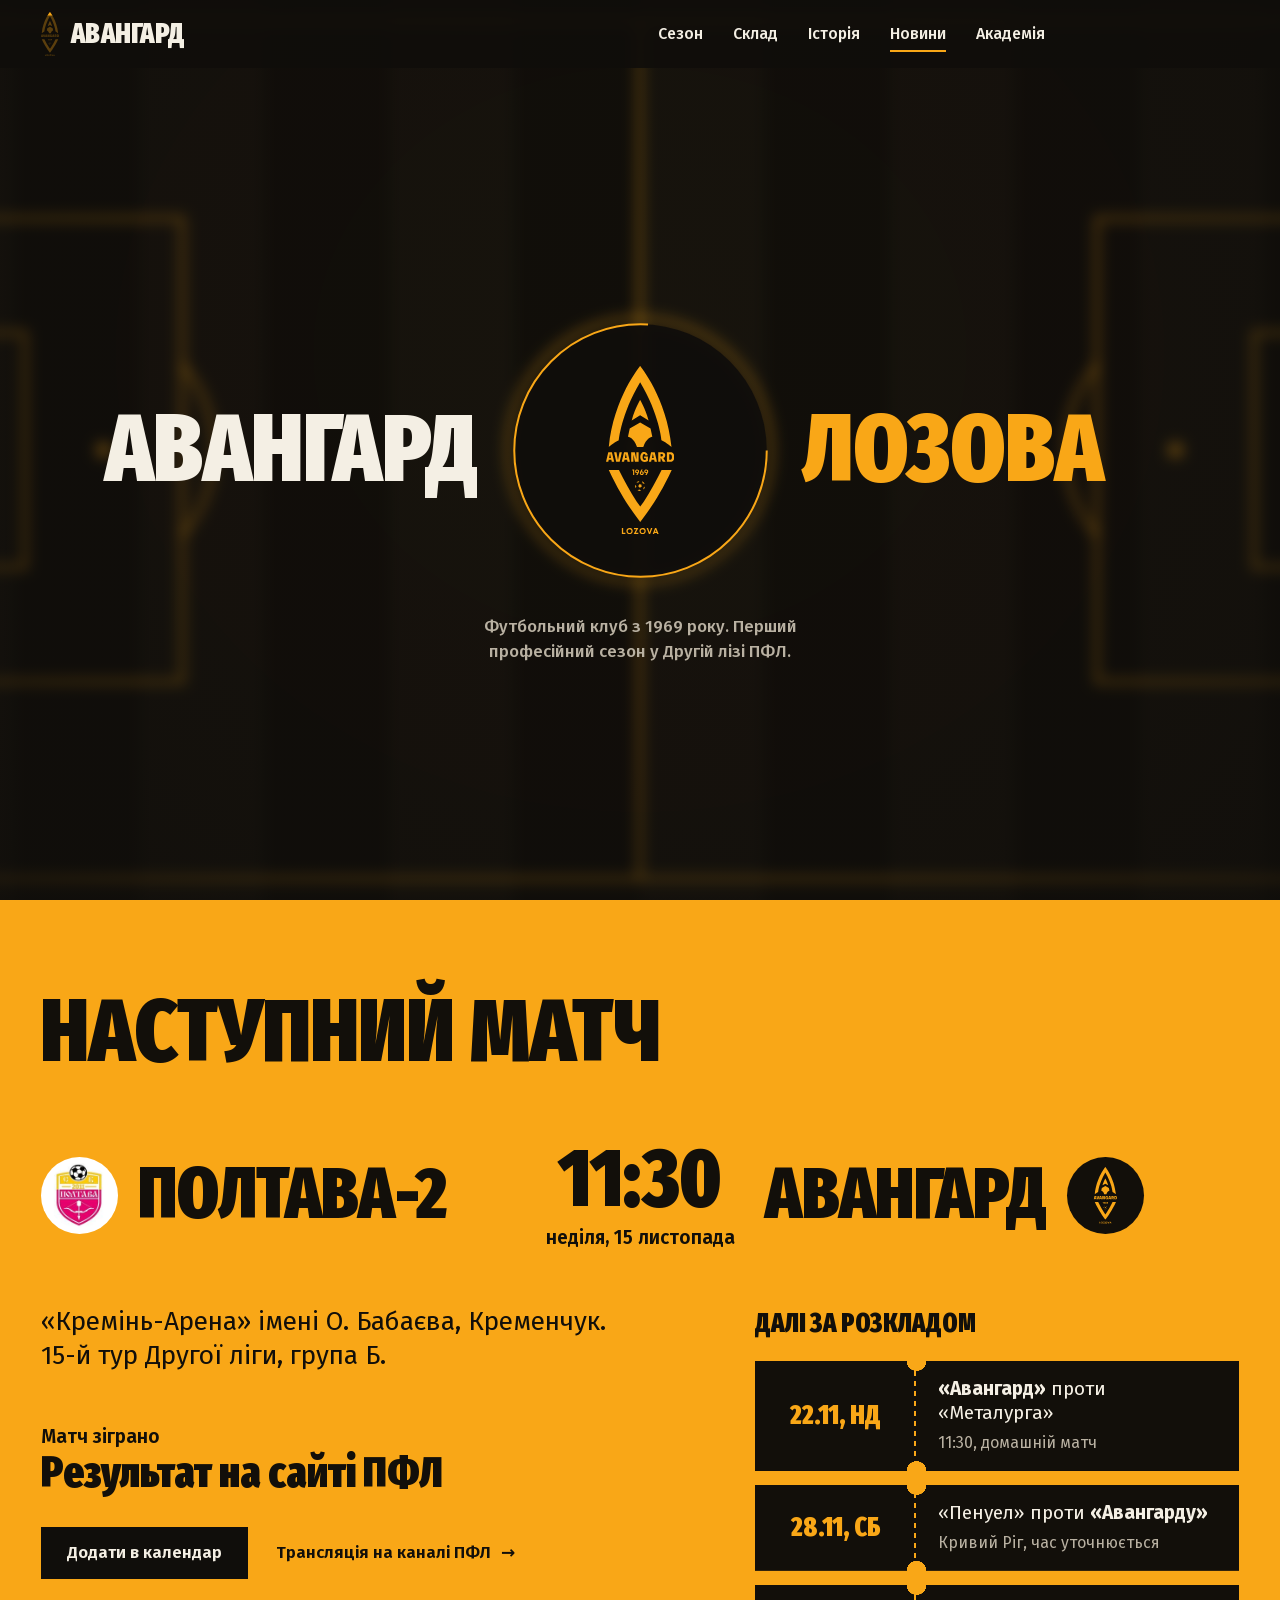
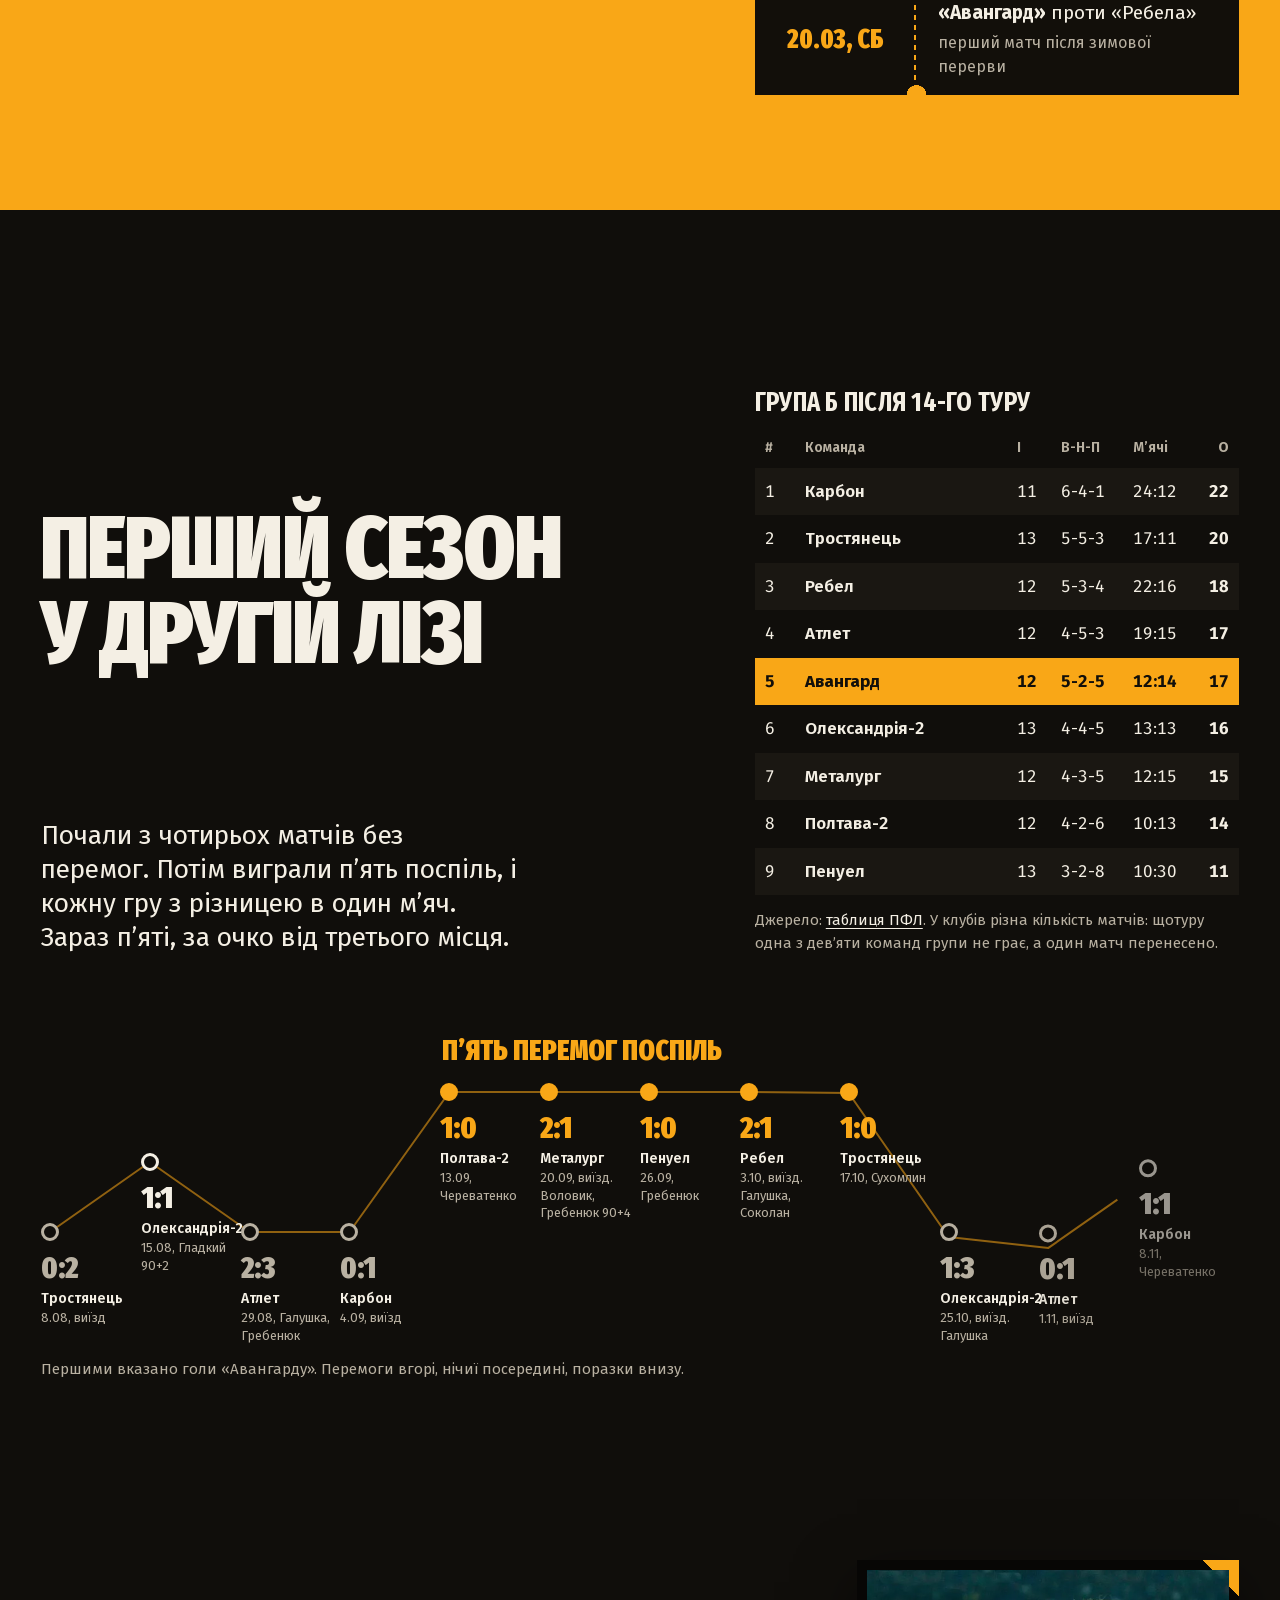
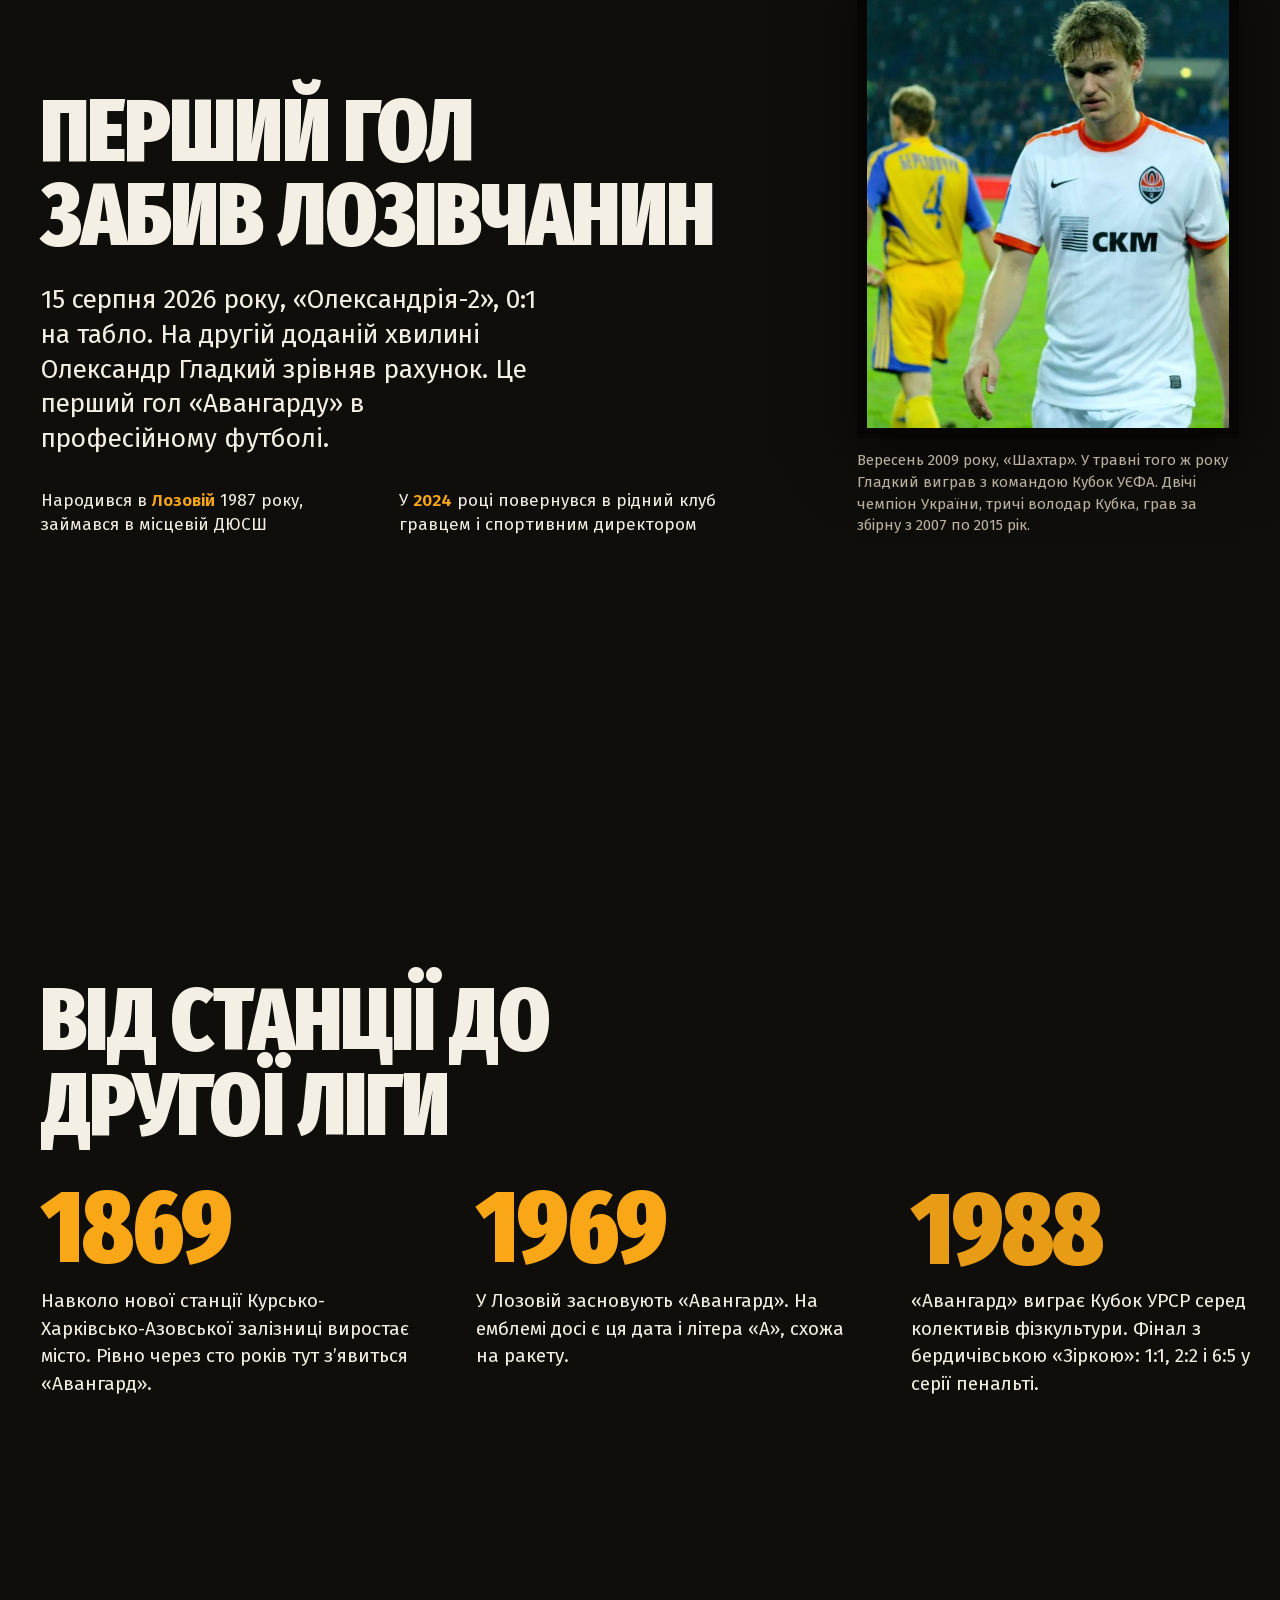
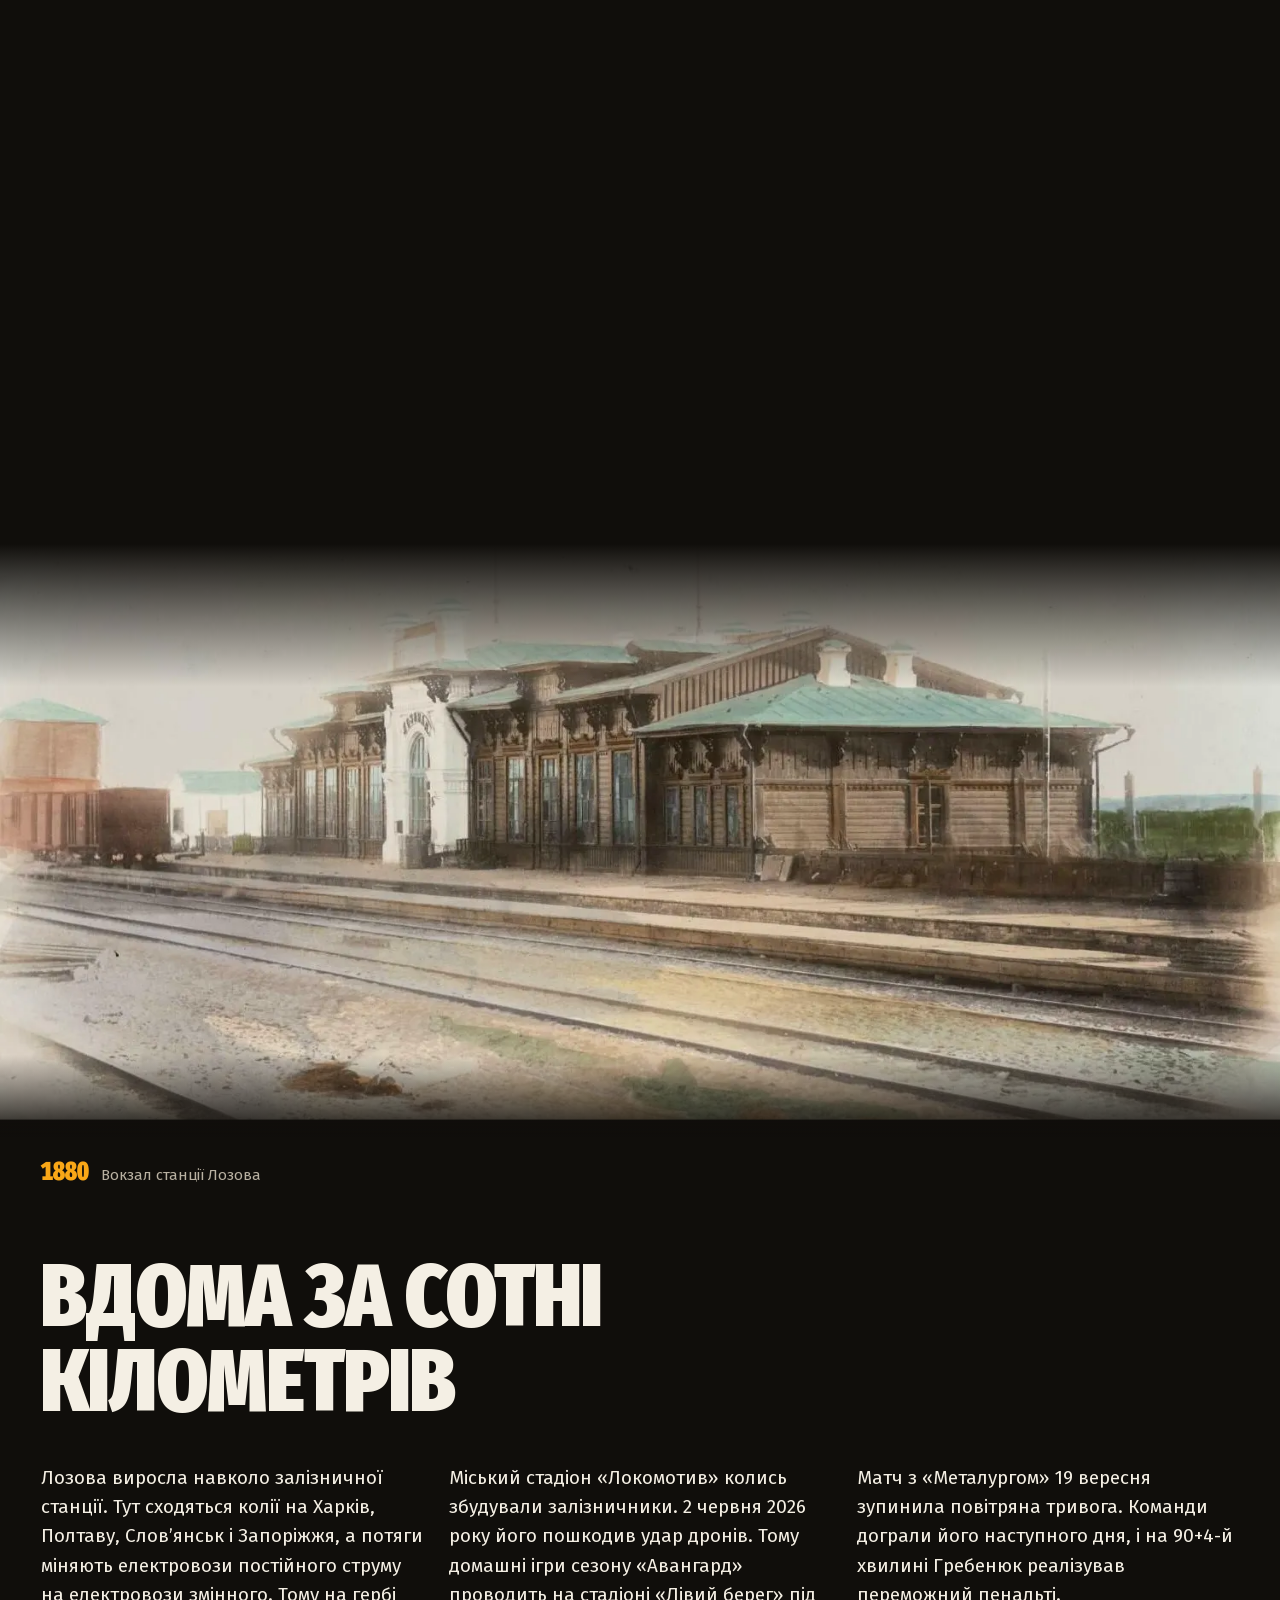
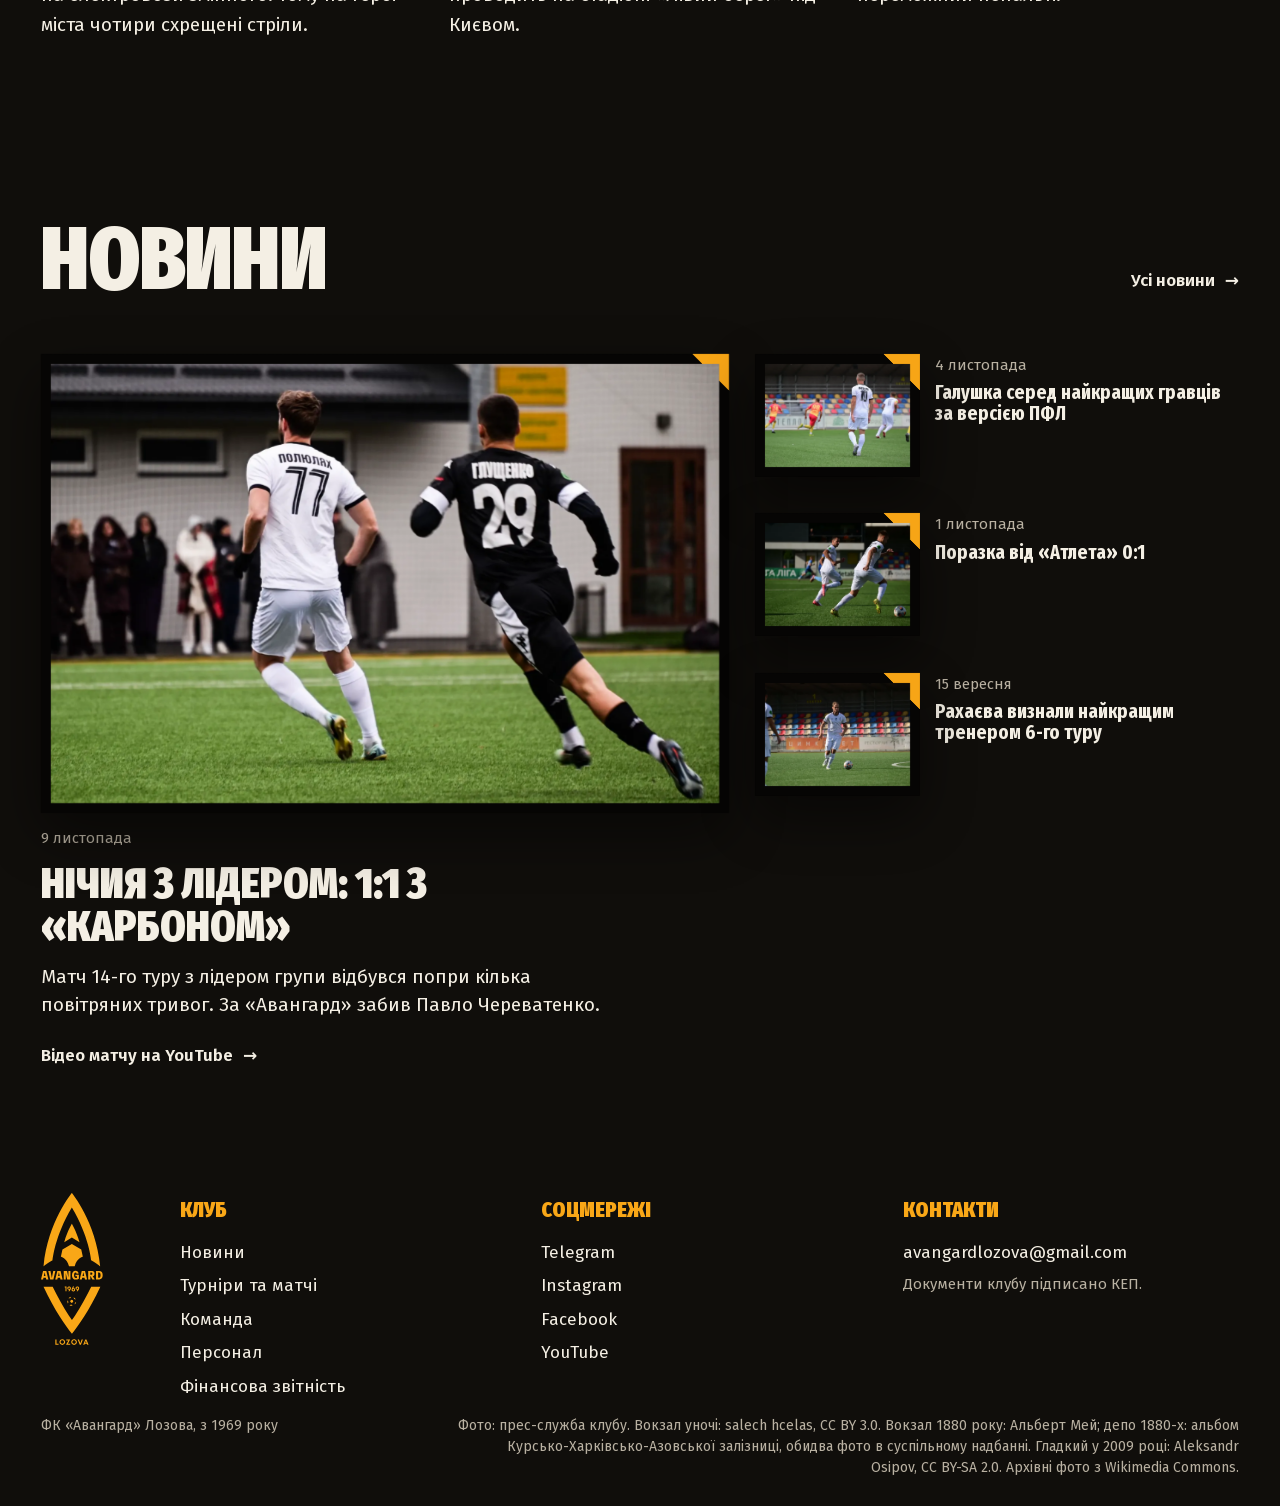
==== commit 0bd80d3f: "Історія лише роками, центроване коло першого екрана на телефоні Co-Authored-By: Claude Opus 5.5 <nor" ====
--- a/index.html
+++ b/index.html
@@ -9,8 +9,8 @@
   <link rel="icon" href="assets/img/logo.svg" type="image/svg+xml">
   <link rel="preload" href="assets/fonts/FiraSansExtraCondensed-900-cyrillic.woff2" as="font" type="font/woff2" crossorigin>
   <link rel="preload" href="assets/img/webp/dsc6113.webp" as="image">
-  <link rel="stylesheet" href="css/base.css?v=24">
-  <link rel="stylesheet" href="css/main.css?v=24">
+  <link rel="stylesheet" href="css/base.css?v=26">
+  <link rel="stylesheet" href="css/main.css?v=26">
   <script>(function(d){d.classList.add('js');if(!/[?&]still\b/.test(location.search)&&!matchMedia('(prefers-reduced-motion: reduce)').matches){d.classList.add('intro');setTimeout(function(){d.classList.remove('intro')},3000);}})(document.documentElement);</script>
 </head>
 <body data-page="home">
@@ -211,8 +211,7 @@
     <div class="history__pin">
       <h2 class="h2 history__title" id="history-title">Від станції до Другої ліги</h2>
       <ol class="years" data-years>
-        <li class="year year--photo">
-          <img src="assets/img/webp/depot-1885.webp" width="1600" height="1200" loading="lazy" alt="Цегляне паровозне депо станції Лозова і степ до горизонту, розфарбоване фото 1880-х років">
+        <li class="year">
           <p class="year__n">1869</p>
           <p class="year__t">Навколо нової станції Курсько-Харківсько-Азовської залізниці виростає місто. Рівно через сто років тут з’явиться «Авангард».</p>
         </li>
@@ -232,13 +231,11 @@
           <p class="year__n">2021</p>
           <p class="year__t">Клуб відроджують після років без команди. Того ж року відкривається дитяча академія.</p>
         </li>
-        <li class="year year--photo">
-          <img src="assets/img/webp/img1314.webp" width="1800" height="1013" loading="lazy" alt="Команда і керівництво «Авангарду» з медалями та Кубком України серед аматорів">
+        <li class="year">
           <p class="year__n">2026</p>
           <p class="year__t">13 травня «Авангард» виграє Кубок України серед аматорів, 2:0 у фіналі з «Маяком» із Сарн. 18 червня клуб отримує професійний статус.</p>
         </li>
-        <li class="year year--photo">
-          <img src="assets/img/webp/img1302.webp" width="1800" height="1202" loading="lazy" alt="Гравці «Авангарду» в жовтій формі під час матчу з «Атлетом»">
+        <li class="year">
           <p class="year__n">8.08.2026</p>
           <p class="year__t">Перший матч у Другій лізі ПФЛ. Через тиждень Олександр Гладкий забиває перший професійний гол клубу.</p>
         </li>
@@ -345,6 +342,6 @@
 
 <script src="assets/vendor/gsap.min.js" defer></script>
 <script src="assets/vendor/ScrollTrigger.min.js" defer></script>
-<script src="js/main.js?v=24" defer></script>
+<script src="js/main.js?v=26" defer></script>
 </body>
 </html>
--- a/css/main.css
+++ b/css/main.css
@@ -911,3 +911,14 @@
 .kick__title { display: grid; grid-template-columns: minmax(0, 1fr) auto minmax(0, 1fr); width: 100%; }
 .kick__w--l { justify-self: end; } .kick__w--r { justify-self: start; }
 @media (max-width: 860px) { .kick__title { grid-template-columns: 1fr; } .kick__w--l, .kick__w--r { justify-self: center; } }
+
+/* ===== v7 ===== */
+/* history: years only */
+.history.is-pinned .year, .year { flex-basis: min(30vw, 420px); }
+/* phone hero: Авангард, the circle, Лозова in one centred column */
+@media (max-width: 860px) {
+  .kick__title { grid-template-columns: 1fr; justify-items: center; row-gap: 14px; }
+  .kick__w--l, .kick__centre, .kick__w--r { grid-column: 1; grid-row: auto; justify-self: center; order: 0; }
+  .kick__centre { width: clamp(140px, 40vw, 200px); }
+}
+@media (max-width: 860px) { .kick__centre { width: min(var(--cc, 200px), 64vw); } }
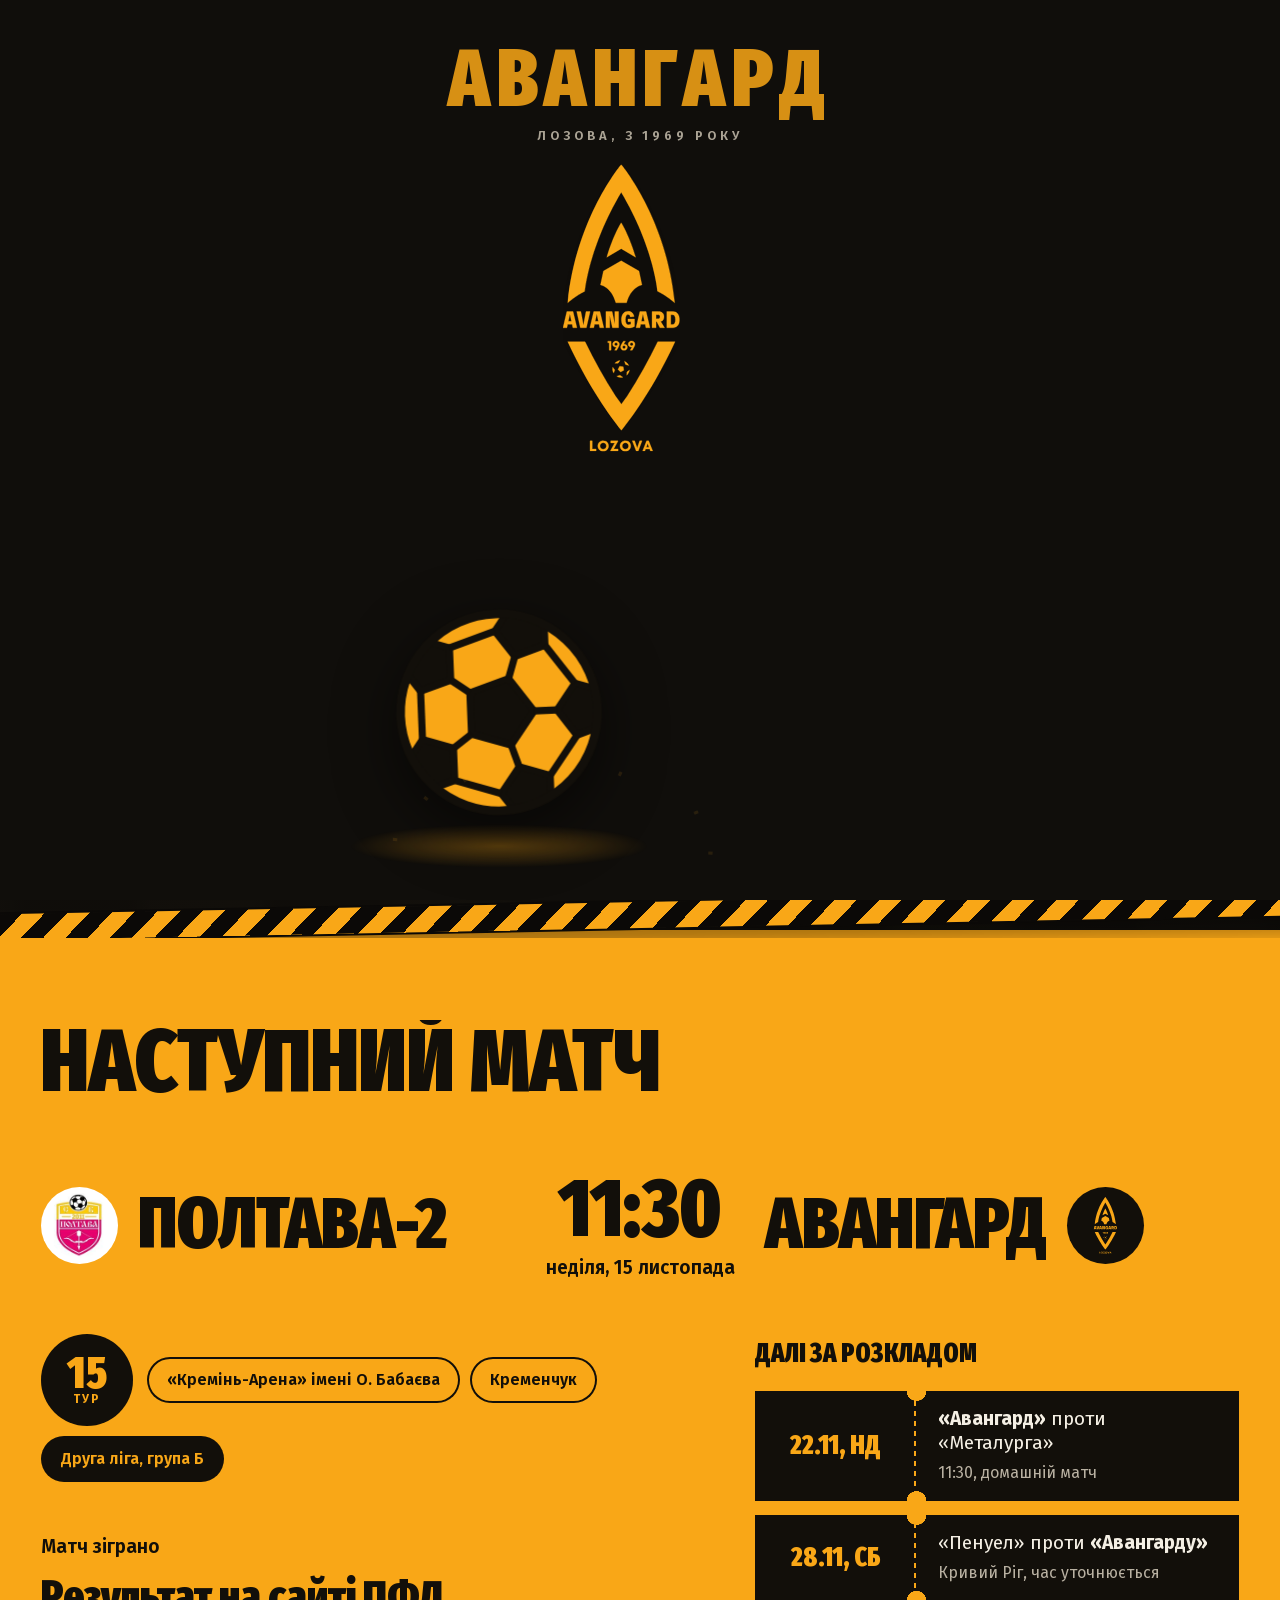
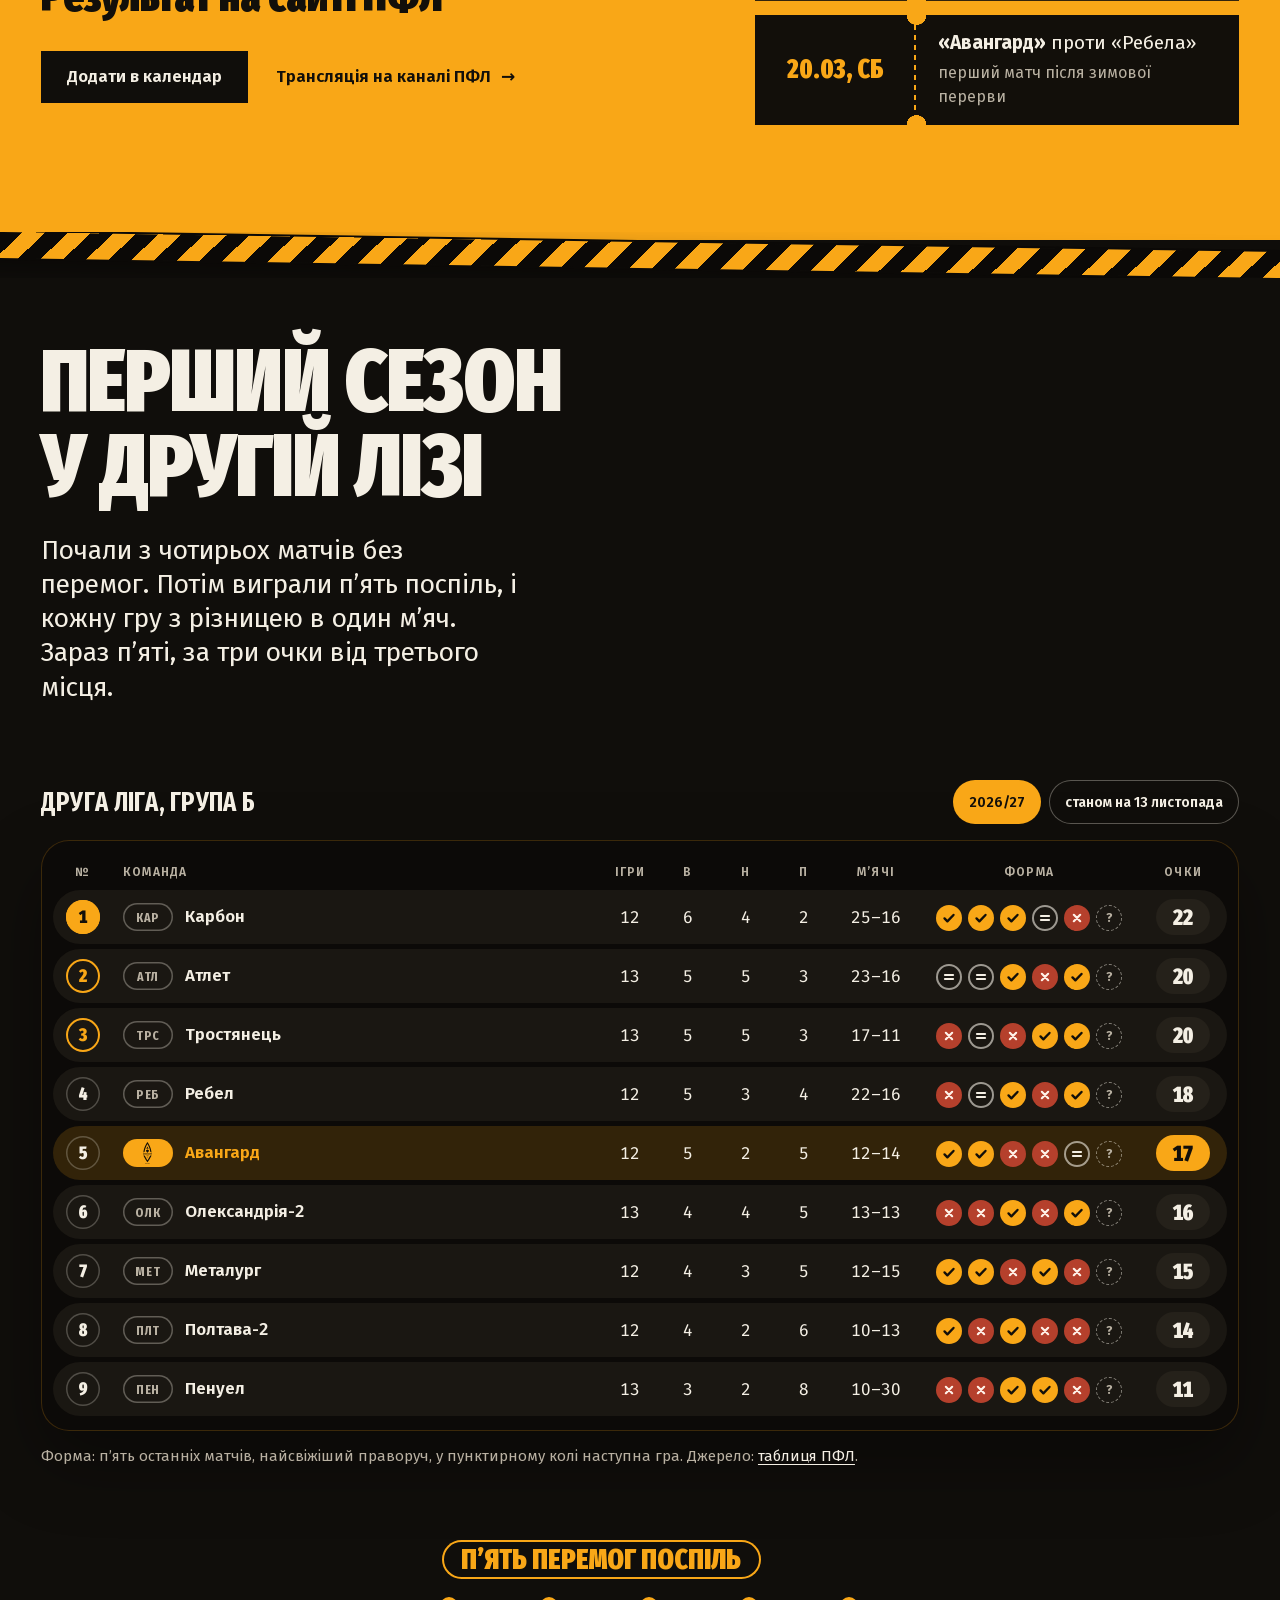
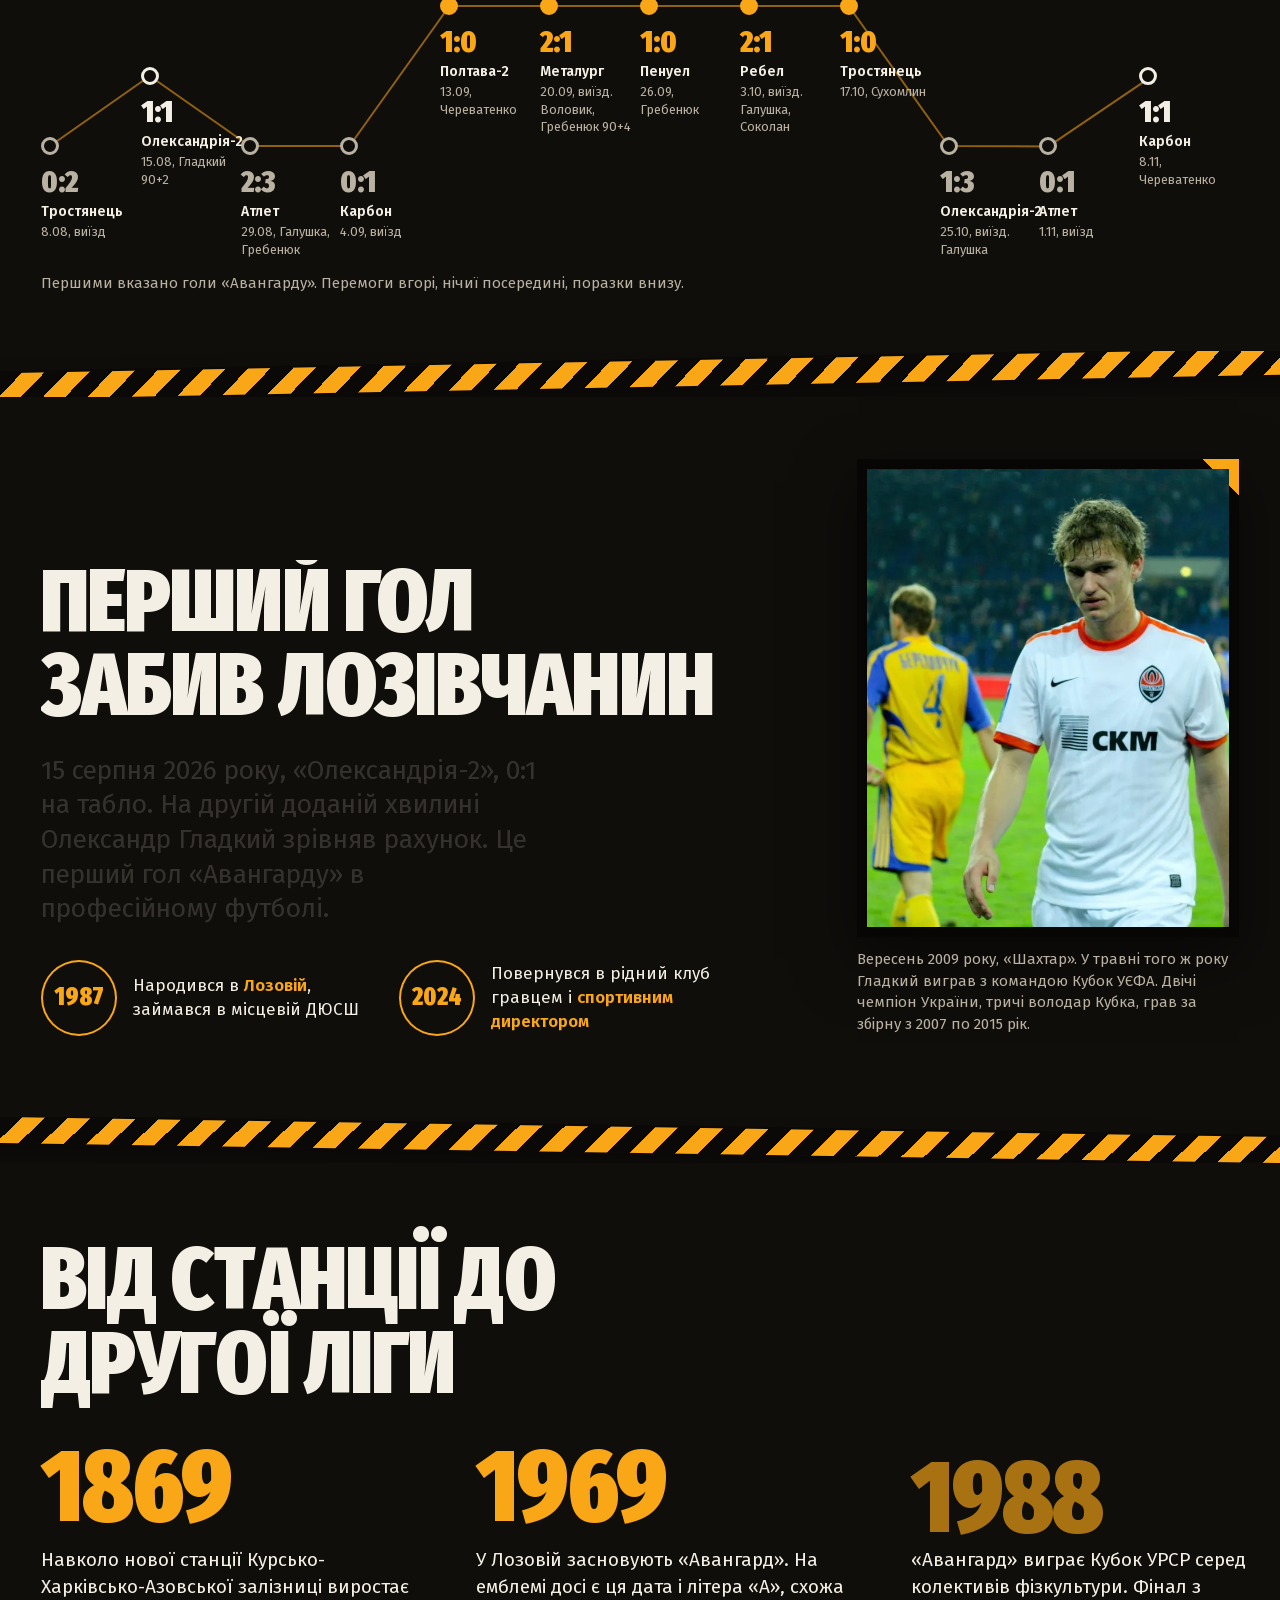
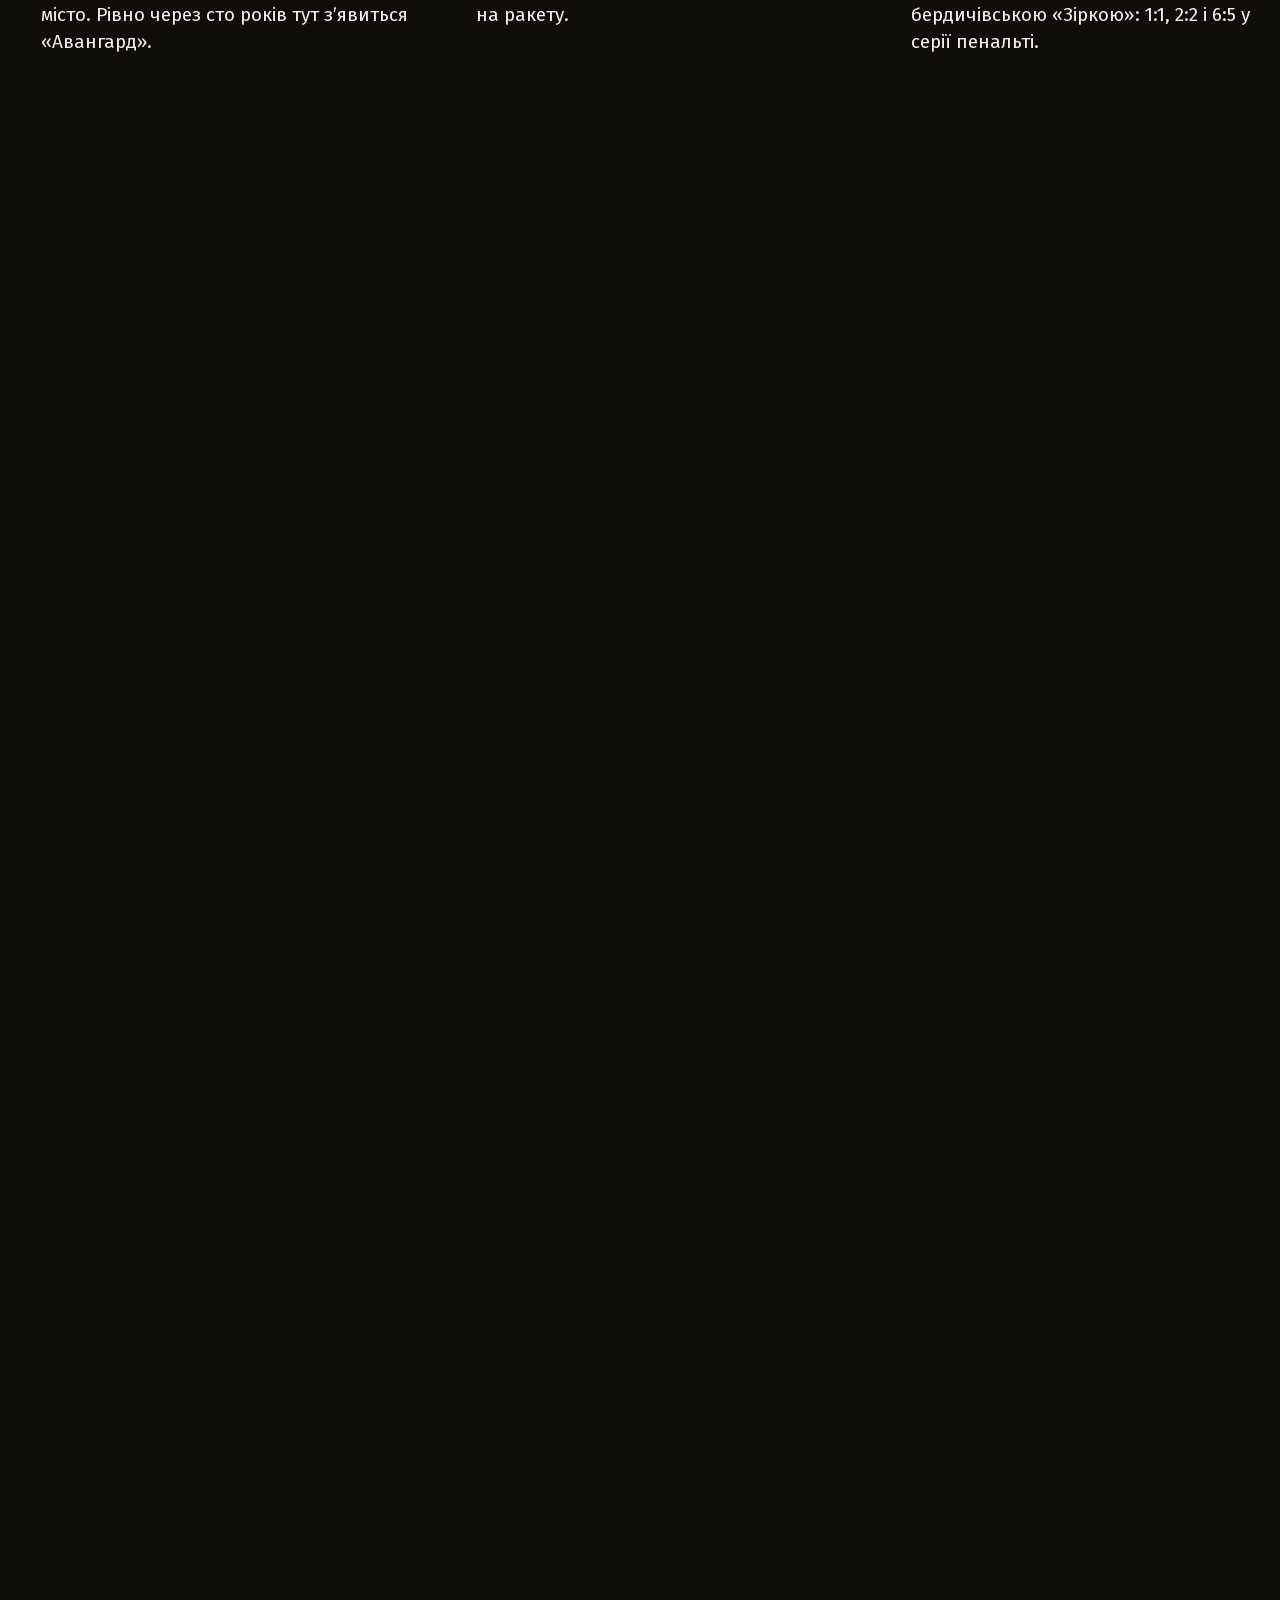
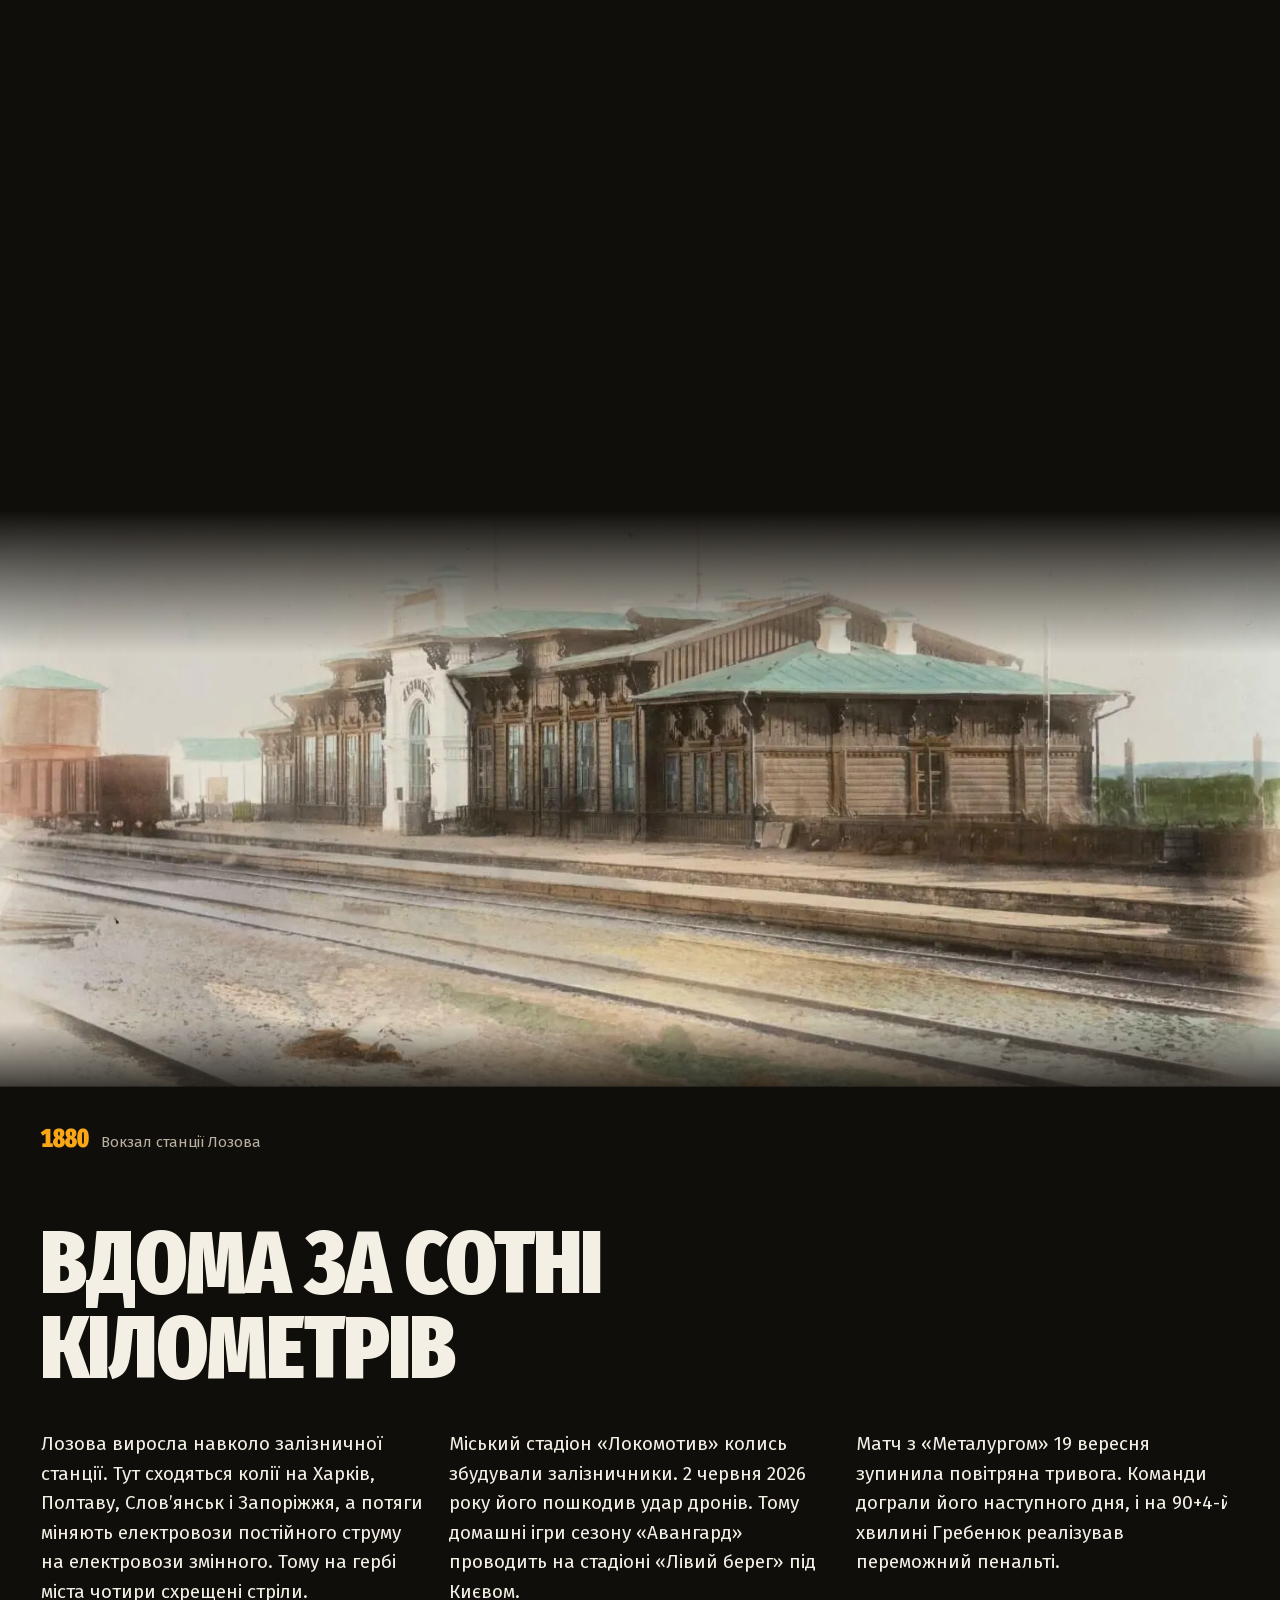
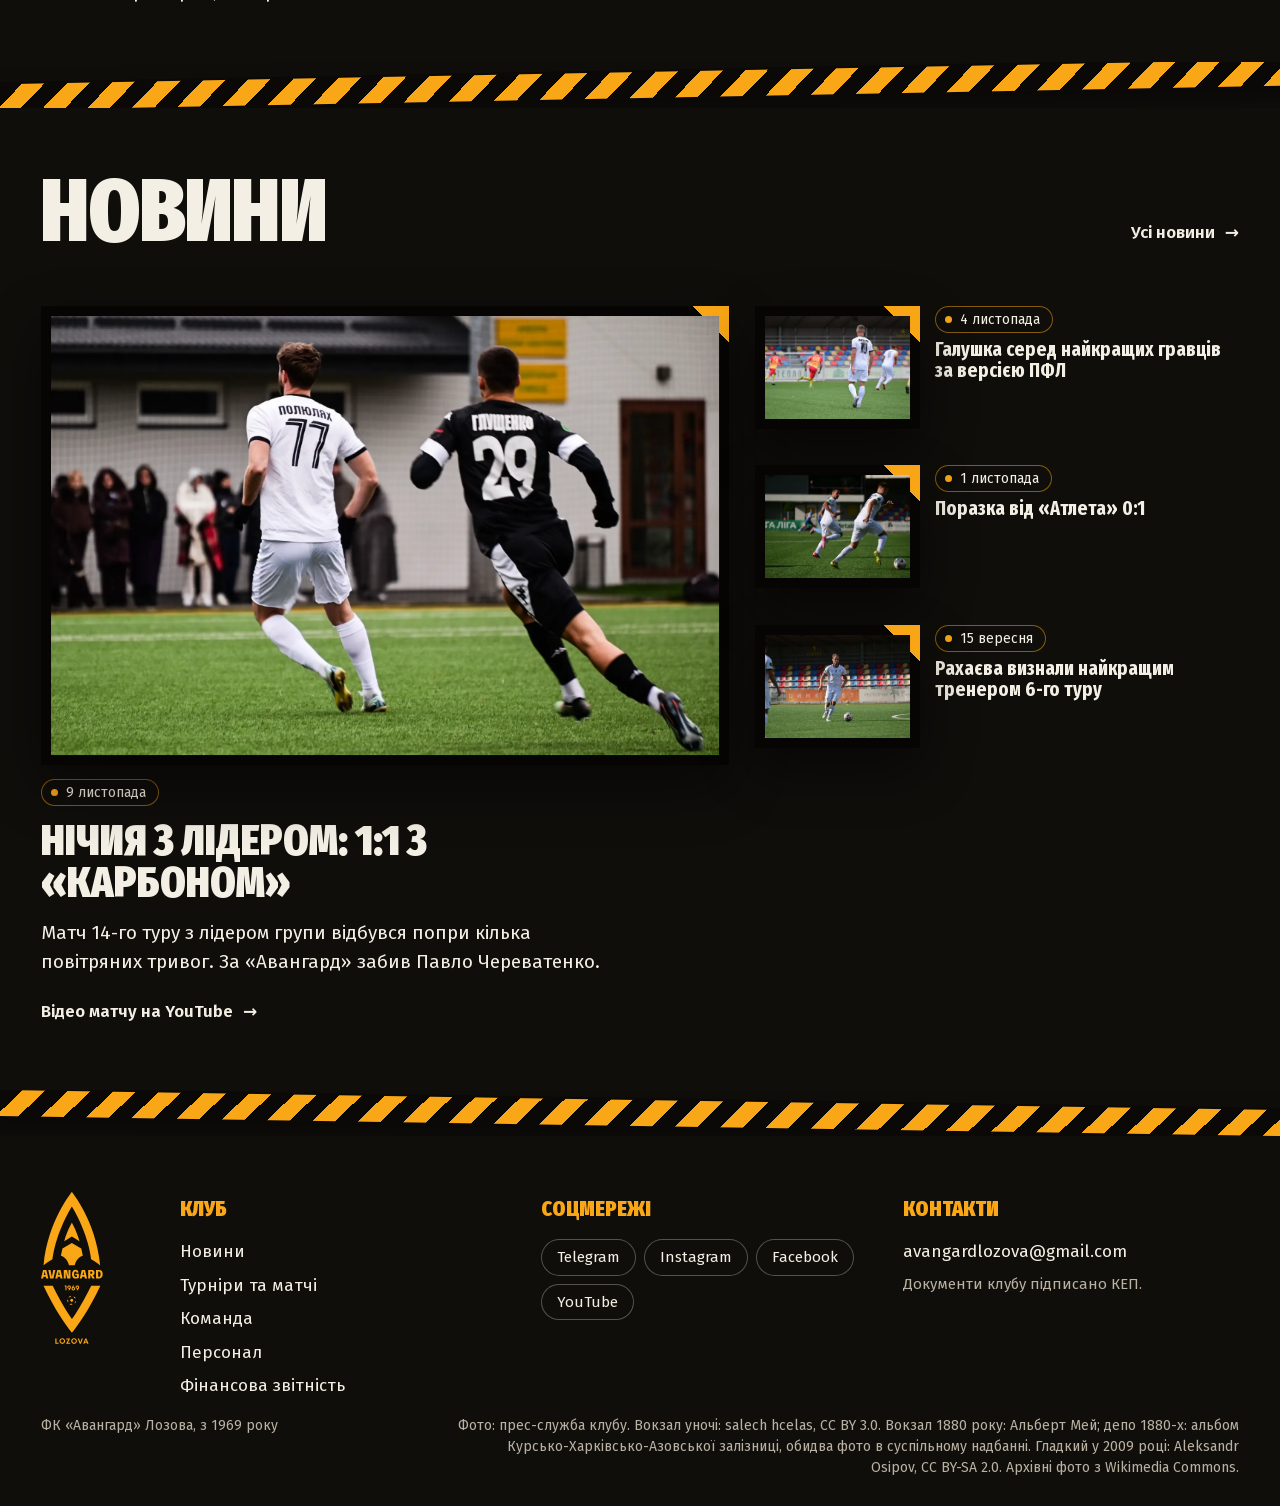
==== commit a9ef3ef7: "Завантажувач з гербом і м'ячем, таблиця групи Б, хедер-ворота, меню на телефоні, стрічки між секціям" ====
--- a/index.html
+++ b/index.html
@@ -9,14 +9,28 @@
   <link rel="icon" href="assets/img/logo.svg" type="image/svg+xml">
   <link rel="preload" href="assets/fonts/FiraSansExtraCondensed-900-cyrillic.woff2" as="font" type="font/woff2" crossorigin>
   <link rel="preload" href="assets/img/webp/dsc6113.webp" as="image">
-  <link rel="stylesheet" href="css/base.css?v=26">
-  <link rel="stylesheet" href="css/main.css?v=26">
-  <script>(function(d){d.classList.add('js');if(!/[?&]still\b/.test(location.search)&&!matchMedia('(prefers-reduced-motion: reduce)').matches){d.classList.add('intro');setTimeout(function(){d.classList.remove('intro')},3000);}})(document.documentElement);</script>
+  <link rel="stylesheet" href="css/base.css?v=37">
+  <link rel="stylesheet" href="css/main.css?v=37">
+  <script>(function(d){d.classList.add('js');var nav=(performance.getEntriesByType&&performance.getEntriesByType('navigation')[0])||{};var fromSite=document.referrer.indexOf(location.origin)===0&&nav.type==='navigate';if(!/[?&]still\b/.test(location.search)&&!matchMedia('(prefers-reduced-motion: reduce)').matches&&!fromSite){d.classList.add('loading');setTimeout(function(){d.classList.remove('loading')},9000);}})(document.documentElement);</script>
 </head>
 <body data-page="home">
 <svg width="0" height="0" style="position:absolute" aria-hidden="true" focusable="false">
-  <symbol id="emblem" viewBox="0 0 157 385"><path d="M87.1688 207.241H95.97V217.223C93.1918 218.674 90.4966 219.4 87.8845 219.4C84.8779 219.4 82.5406 218.391 80.8727 216.368C79.2016 214.346 78.3693 211.604 78.3693 208.142C78.3693 204.722 79.1713 201.99 80.7784 199.95C82.3856 197.907 84.5679 196.886 87.3238 196.886C89.5636 196.886 91.3817 197.518 92.7812 198.782C94.1807 200.047 95.0689 201.81 95.4412 204.07L90.3097 204.441C89.8751 202.327 88.8782 201.27 87.3238 201.27C86.1 201.27 85.199 201.923 84.6191 203.23C84.0375 204.537 83.7484 206.173 83.7484 208.142C83.7484 210.299 84.1206 211.984 84.8683 213.197C85.6144 214.408 86.6608 215.015 88.0092 215.015C89.0444 215.015 90.0812 214.798 91.1181 214.362V210.786H87.1688V207.241Z"/><path d="M105.112 210.32H109.373L107.258 200.43L105.112 210.32ZM111.239 219.026L110.244 214.393H104.243L103.246 219.026H97.9917L103.185 197.258H111.458L116.682 219.026H111.239Z"/><path d="M130.146 204.224C130.146 202.441 129.245 201.55 127.441 201.55H124.859V206.961H127.441C129.245 206.961 130.146 206.048 130.146 204.224ZM130.053 219.027L125.918 210.94H124.859V219.027H119.51V197.259H128.249C129.201 197.259 130.094 197.383 130.922 197.631C131.753 197.88 132.52 198.265 133.224 198.783C133.929 199.3 134.489 200.026 134.903 200.959C135.319 201.892 135.528 202.981 135.528 204.224C135.528 207.728 134.042 209.864 131.079 210.63L136.304 219.027H130.053Z"/><path d="M146.876 214.611C149.53 214.611 150.857 212.455 150.857 208.143C150.857 203.831 149.53 201.673 146.876 201.673H144.638V214.611H146.876ZM147.501 197.258C150.298 197.258 152.453 198.222 153.968 200.15C155.481 202.078 156.238 204.741 156.238 208.143C156.238 211.542 155.481 214.207 153.968 216.134C152.453 218.062 150.298 219.027 147.501 219.027H139.289V197.258H147.501Z"/><path d="M97.4736 124.436C88.5478 94.0871 78.1187 78.0218 78.1187 78.0218C78.1187 78.0218 67.6896 94.0871 58.7654 124.436L78.1187 112.833L97.4736 124.436Z"/><path d="M78.1192 -4.25577e-05C78.1192 -4.25577e-05 17.1725 72.7313 6.39673 185.531C6.39673 185.531 17.5096 175.767 29.2951 170.043C29.2951 170.043 34.3451 110.444 78.1192 37.0398C121.893 110.444 126.945 170.043 126.945 170.043C138.729 175.767 149.842 185.531 149.842 185.531C139.066 72.7313 78.1192 -4.25577e-05 78.1192 -4.25577e-05Z"/><path d="M60.1049 236.991H64.551V249.111H61.9996V239.27H60.1049V236.991Z"/><path d="M71.1687 243.096C71.7646 243.096 72.2583 242.913 72.6545 242.54C73.0491 242.171 73.2472 241.694 73.2472 241.111C73.2472 240.527 73.0491 240.051 72.6545 239.679C72.2583 239.31 71.7646 239.125 71.1687 239.125C70.56 239.125 70.0632 239.31 69.6734 239.679C69.2851 240.051 69.0902 240.527 69.0902 241.111C69.0902 241.694 69.2851 242.171 69.6734 242.54C70.0632 242.913 70.56 243.096 71.1687 243.096ZM71.1511 236.736C72.5107 236.736 73.6162 237.142 74.4661 237.957C75.3193 238.772 75.7426 239.823 75.7426 241.111C75.7426 242.253 75.3288 243.534 74.5029 244.956L72.0809 249.111H69.218C70.6766 246.608 71.5026 245.188 71.6975 244.847C71.3205 244.956 70.9434 245.01 70.568 245.01C69.4018 245.01 68.4464 244.646 67.7067 243.917C66.9638 243.189 66.5948 242.253 66.5948 241.111C66.5948 240.27 66.7881 239.519 67.1779 238.852C67.5661 238.182 68.1061 237.663 68.7995 237.292C69.4912 236.922 70.2756 236.736 71.1511 236.736Z"/><path d="M81.8862 246.925C82.4581 246.925 82.9246 246.743 83.2905 246.377C83.6547 246.014 83.8368 245.546 83.8368 244.974C83.8368 244.391 83.6547 243.917 83.2905 243.554C82.9246 243.188 82.4581 243.006 81.8862 243.006C81.3158 243.006 80.8445 243.188 80.4739 243.554C80.1033 243.917 79.9195 244.391 79.9195 244.974C79.9195 245.546 80.1033 246.014 80.4739 246.377C80.8445 246.743 81.3158 246.925 81.8862 246.925ZM82.4693 241.055C83.6355 241.055 84.5925 241.421 85.3402 242.15C86.0879 242.878 86.4617 243.821 86.4617 244.974C86.4617 246.249 86.0335 247.294 85.1756 248.109C84.3193 248.923 83.2298 249.329 81.9054 249.329C80.5442 249.329 79.4355 248.923 78.5776 248.109C77.7228 247.294 77.2931 246.249 77.2931 244.974C77.2931 243.845 77.7133 242.564 78.5504 241.129L80.958 236.974H83.8193C83.5029 237.52 83.078 238.255 82.5428 239.178C82.0076 240.102 81.6066 240.789 81.3398 241.238C81.7168 241.116 82.0923 241.055 82.4693 241.055Z"/><path d="M92.0576 243.096C92.6535 243.096 93.1488 242.913 93.5434 242.54C93.938 242.171 94.1361 241.694 94.1361 241.111C94.1361 240.527 93.938 240.051 93.5434 239.679C93.1488 239.31 92.6535 239.125 92.0576 239.125C91.4505 239.125 90.9521 239.31 90.5639 239.679C90.1741 240.051 89.9807 240.527 89.9807 241.111C89.9807 241.694 90.1741 242.171 90.5639 242.54C90.9521 242.913 91.4505 243.096 92.0576 243.096ZM92.04 236.736C93.3996 236.736 94.5067 237.142 95.3567 237.957C96.2066 238.772 96.6331 239.823 96.6331 241.111C96.6331 242.253 96.2194 243.534 95.3934 244.956L92.9682 249.111H90.107C91.5656 246.608 92.3915 245.188 92.588 244.847C92.2094 244.956 91.8324 245.01 91.4569 245.01C90.2907 245.01 89.3353 244.646 88.5956 243.917C87.8543 243.189 87.4837 242.253 87.4837 241.111C87.4837 240.27 87.677 239.519 88.0652 238.852C88.455 238.182 88.995 237.663 89.6884 237.292C90.3817 236.922 91.1646 236.736 92.04 236.736Z"/><path d="M39.2464 381.653H44.4545V384.395H36.2924V370.787H39.2464V381.653Z"/><path d="M53.9416 381.908C54.7451 381.908 55.472 381.721 56.1191 381.352C56.7677 380.983 57.2741 380.468 57.6448 379.809C58.0154 379.146 58.1991 378.408 58.1991 377.591C58.1991 376.358 57.795 375.332 56.985 374.509C56.175 373.687 55.1637 373.276 53.9511 373.276C52.7402 373.276 51.7225 373.687 50.8997 374.509C50.077 375.332 49.6664 376.358 49.6664 377.591C49.6664 378.823 50.077 379.85 50.8997 380.675C51.7225 381.494 52.737 381.908 53.9416 381.908ZM53.9416 384.686C51.8695 384.686 50.1409 384.009 48.7605 382.656C47.3802 381.301 46.6901 379.612 46.6901 377.591C46.6901 375.569 47.3802 373.882 48.7605 372.528C50.1409 371.174 51.8695 370.495 53.9416 370.495C55.3027 370.495 56.5376 370.803 57.6448 371.42C58.7535 372.035 59.6194 372.885 60.2409 373.965C60.8623 375.048 61.1723 376.257 61.1723 377.591C61.1723 379.625 60.4869 381.317 59.113 382.665C57.7374 384.012 56.0152 384.686 53.9416 384.686Z"/><path d="M68.0937 381.653H73.9441V384.395H63.6619V383.948L69.3382 373.528H63.991V370.787H73.7316V371.332L68.0937 381.653Z"/><path d="M83.742 381.908C84.5455 381.908 85.2725 381.721 85.9195 381.352C86.5697 380.983 87.0761 380.468 87.4468 379.809C87.8158 379.146 88.0011 378.408 88.0011 377.591C88.0011 376.358 87.5954 375.332 86.7854 374.509C85.9754 373.687 84.9641 373.276 83.7515 373.276C82.5422 373.276 81.5245 373.687 80.7017 374.509C79.8774 375.332 79.4668 376.358 79.4668 377.591C79.4668 378.823 79.8774 379.85 80.7017 380.675C81.5245 381.494 82.5374 381.908 83.742 381.908ZM83.742 384.686C81.6699 384.686 79.9413 384.009 78.5625 382.656C77.1806 381.301 76.4921 379.612 76.4921 377.591C76.4921 375.569 77.1806 373.882 78.5625 372.528C79.9413 371.174 81.6699 370.495 83.742 370.495C85.1047 370.495 86.338 370.803 87.4468 371.42C88.5539 372.035 89.4198 372.885 90.0413 373.965C90.6643 375.048 90.9743 376.257 90.9743 377.591C90.9743 379.625 90.2873 381.317 88.915 382.665C87.5394 384.012 85.8172 384.686 83.742 384.686Z"/><path d="M102.912 370.787H106.12L100.987 384.395H98.2074L92.8826 370.787H96.1257L99.5685 380.409L102.912 370.787Z"/><path d="M113.582 374.383L111.814 379.243H115.372L113.582 374.383ZM117.257 384.395L116.305 381.809H110.881L109.948 384.395H106.837L112.164 370.787H114.945L120.445 384.395H117.257Z"/><path d="M78.3679 356.609C64.1493 338.76 34.0298 297.546 6.39783 237.634H29.6029C41.5689 262.361 55.2811 286.86 70.3799 310.48L78.3679 321.577L86.3575 310.48C101.453 286.863 115.167 262.364 127.133 237.634H150.34C122.717 297.53 92.5881 338.754 78.3679 356.609Z"/><path d="M70.9525 185.531H85.2862C91.5935 163.473 105.954 161.627 105.954 161.627L101.938 142.882L78.1193 129.196L54.3008 142.882L50.2844 161.627C50.2844 161.627 64.6452 163.473 70.9525 185.531Z"/><path d="M80.8431 271.35L75.996 270.583L73.7673 274.956L77.2389 278.429L81.6131 276.199L80.8431 271.35Z"/><path d="M85.579 282.705C87.5999 280.854 88.8636 278.379 89.1959 275.697L85.7212 278.36L85.579 282.705Z"/><path d="M66.7651 271.868C66.1772 274.581 66.591 277.431 67.9505 279.863L69.5194 275.849L66.7651 271.868Z"/><path d="M76.4982 263.001C73.8142 263.33 71.3363 264.598 69.4879 266.619L73.9244 266.56L76.4982 263.001Z"/><path d="M88.3101 269.7C87.1662 267.11 85.0734 265.017 82.4805 263.877L83.9039 268.281L88.3101 269.7Z"/><path d="M80.3268 285.431L76.4063 282.719L72.0928 284.106C74.569 285.576 77.5198 286.039 80.3268 285.431Z"/><path d="M7.12048 210.32H11.3813L9.26605 200.43L7.12048 210.32ZM13.2457 219.026L12.252 214.393H6.25139L5.25449 219.026H0L5.19219 197.258H13.4661L18.6903 219.026H13.2457Z"/><path d="M30.9097 197.258H36.3528L31.3762 219.027H23.2589L18.4102 197.258H23.9762L27.395 215.482L30.9097 197.258Z"/><path d="M43.1951 210.32H47.4559L45.3407 200.43L43.1951 210.32ZM49.3219 219.026L48.325 214.393H42.3245L41.3307 219.026H36.0731L41.2668 197.258H49.5392L54.7633 219.026H49.3219Z"/><path d="M69.5032 197.258H74.6044V219.027H66.3L62.6943 202.42V219.027H57.5916V197.258H65.8975L69.5032 213.866V197.258Z"/></symbol>
+  <symbol id="f-w" viewBox="0 0 20 20"><path d="M5 10.5l3.2 3.2L15 6.6" fill="none" stroke="currentColor" stroke-width="2.6" stroke-linecap="round" stroke-linejoin="round"/></symbol><symbol id="f-d" viewBox="0 0 20 20"><path d="M5.5 7.8h9M5.5 12.2h9" fill="none" stroke="currentColor" stroke-width="2.4" stroke-linecap="round"/></symbol><symbol id="f-l" viewBox="0 0 20 20"><path d="M6.5 6.5l7 7M13.5 6.5l-7 7" fill="none" stroke="currentColor" stroke-width="2.4" stroke-linecap="round"/></symbol><symbol id="ball" viewBox="-20 -20 40 40"><clipPath id="ball-clip"><circle r="18"/></clipPath><circle r="18" fill="#f9a717"/><g clip-path="url(#ball-clip)" fill="#120f0a" stroke="#120f0a" stroke-width="1.3" stroke-linejoin="round"><polygon points="0.00,-6.40 6.09,-1.98 3.76,5.18 -3.76,5.18 -6.09,-1.98"/><polygon points="0.00,-10.60 -4.76,-14.05 -2.94,-19.65 2.94,-19.65 4.76,-14.05"/><line x1="0.00" y1="-6.40" x2="0.00" y2="-10.60"/><polygon points="10.08,-3.28 11.90,-8.87 17.78,-8.87 19.59,-3.28 14.84,0.18"/><line x1="6.09" y1="-1.98" x2="10.08" y2="-3.28"/><polygon points="6.23,8.58 12.11,8.58 13.92,14.17 9.17,17.62 4.41,14.17"/><line x1="3.76" y1="5.18" x2="6.23" y2="8.58"/><polygon points="-6.23,8.58 -4.41,14.17 -9.17,17.62 -13.92,14.17 -12.11,8.58"/><line x1="-3.76" y1="5.18" x2="-6.23" y2="8.58"/><polygon points="-10.08,-3.28 -14.84,0.18 -19.59,-3.28 -17.78,-8.87 -11.90,-8.87"/><line x1="-6.09" y1="-1.98" x2="-10.08" y2="-3.28"/><line x1="4.76" y1="-14.05" x2="11.90" y2="-8.87"/><line x1="14.84" y1="0.18" x2="12.11" y2="8.58"/><line x1="4.41" y1="14.17" x2="-4.41" y2="14.17"/><line x1="-12.11" y1="8.58" x2="-14.84" y2="0.18"/><line x1="-11.90" y1="-8.87" x2="-4.76" y2="-14.05"/></g><circle r="18" fill="none" stroke="#120f0a" stroke-width="1.6"/></symbol><symbol id="emblem" viewBox="0 0 157 385"><path d="M87.1688 207.241H95.97V217.223C93.1918 218.674 90.4966 219.4 87.8845 219.4C84.8779 219.4 82.5406 218.391 80.8727 216.368C79.2016 214.346 78.3693 211.604 78.3693 208.142C78.3693 204.722 79.1713 201.99 80.7784 199.95C82.3856 197.907 84.5679 196.886 87.3238 196.886C89.5636 196.886 91.3817 197.518 92.7812 198.782C94.1807 200.047 95.0689 201.81 95.4412 204.07L90.3097 204.441C89.8751 202.327 88.8782 201.27 87.3238 201.27C86.1 201.27 85.199 201.923 84.6191 203.23C84.0375 204.537 83.7484 206.173 83.7484 208.142C83.7484 210.299 84.1206 211.984 84.8683 213.197C85.6144 214.408 86.6608 215.015 88.0092 215.015C89.0444 215.015 90.0812 214.798 91.1181 214.362V210.786H87.1688V207.241Z"/><path d="M105.112 210.32H109.373L107.258 200.43L105.112 210.32ZM111.239 219.026L110.244 214.393H104.243L103.246 219.026H97.9917L103.185 197.258H111.458L116.682 219.026H111.239Z"/><path d="M130.146 204.224C130.146 202.441 129.245 201.55 127.441 201.55H124.859V206.961H127.441C129.245 206.961 130.146 206.048 130.146 204.224ZM130.053 219.027L125.918 210.94H124.859V219.027H119.51V197.259H128.249C129.201 197.259 130.094 197.383 130.922 197.631C131.753 197.88 132.52 198.265 133.224 198.783C133.929 199.3 134.489 200.026 134.903 200.959C135.319 201.892 135.528 202.981 135.528 204.224C135.528 207.728 134.042 209.864 131.079 210.63L136.304 219.027H130.053Z"/><path d="M146.876 214.611C149.53 214.611 150.857 212.455 150.857 208.143C150.857 203.831 149.53 201.673 146.876 201.673H144.638V214.611H146.876ZM147.501 197.258C150.298 197.258 152.453 198.222 153.968 200.15C155.481 202.078 156.238 204.741 156.238 208.143C156.238 211.542 155.481 214.207 153.968 216.134C152.453 218.062 150.298 219.027 147.501 219.027H139.289V197.258H147.501Z"/><path d="M97.4736 124.436C88.5478 94.0871 78.1187 78.0218 78.1187 78.0218C78.1187 78.0218 67.6896 94.0871 58.7654 124.436L78.1187 112.833L97.4736 124.436Z"/><path d="M78.1192 -4.25577e-05C78.1192 -4.25577e-05 17.1725 72.7313 6.39673 185.531C6.39673 185.531 17.5096 175.767 29.2951 170.043C29.2951 170.043 34.3451 110.444 78.1192 37.0398C121.893 110.444 126.945 170.043 126.945 170.043C138.729 175.767 149.842 185.531 149.842 185.531C139.066 72.7313 78.1192 -4.25577e-05 78.1192 -4.25577e-05Z"/><path d="M60.1049 236.991H64.551V249.111H61.9996V239.27H60.1049V236.991Z"/><path d="M71.1687 243.096C71.7646 243.096 72.2583 242.913 72.6545 242.54C73.0491 242.171 73.2472 241.694 73.2472 241.111C73.2472 240.527 73.0491 240.051 72.6545 239.679C72.2583 239.31 71.7646 239.125 71.1687 239.125C70.56 239.125 70.0632 239.31 69.6734 239.679C69.2851 240.051 69.0902 240.527 69.0902 241.111C69.0902 241.694 69.2851 242.171 69.6734 242.54C70.0632 242.913 70.56 243.096 71.1687 243.096ZM71.1511 236.736C72.5107 236.736 73.6162 237.142 74.4661 237.957C75.3193 238.772 75.7426 239.823 75.7426 241.111C75.7426 242.253 75.3288 243.534 74.5029 244.956L72.0809 249.111H69.218C70.6766 246.608 71.5026 245.188 71.6975 244.847C71.3205 244.956 70.9434 245.01 70.568 245.01C69.4018 245.01 68.4464 244.646 67.7067 243.917C66.9638 243.189 66.5948 242.253 66.5948 241.111C66.5948 240.27 66.7881 239.519 67.1779 238.852C67.5661 238.182 68.1061 237.663 68.7995 237.292C69.4912 236.922 70.2756 236.736 71.1511 236.736Z"/><path d="M81.8862 246.925C82.4581 246.925 82.9246 246.743 83.2905 246.377C83.6547 246.014 83.8368 245.546 83.8368 244.974C83.8368 244.391 83.6547 243.917 83.2905 243.554C82.9246 243.188 82.4581 243.006 81.8862 243.006C81.3158 243.006 80.8445 243.188 80.4739 243.554C80.1033 243.917 79.9195 244.391 79.9195 244.974C79.9195 245.546 80.1033 246.014 80.4739 246.377C80.8445 246.743 81.3158 246.925 81.8862 246.925ZM82.4693 241.055C83.6355 241.055 84.5925 241.421 85.3402 242.15C86.0879 242.878 86.4617 243.821 86.4617 244.974C86.4617 246.249 86.0335 247.294 85.1756 248.109C84.3193 248.923 83.2298 249.329 81.9054 249.329C80.5442 249.329 79.4355 248.923 78.5776 248.109C77.7228 247.294 77.2931 246.249 77.2931 244.974C77.2931 243.845 77.7133 242.564 78.5504 241.129L80.958 236.974H83.8193C83.5029 237.52 83.078 238.255 82.5428 239.178C82.0076 240.102 81.6066 240.789 81.3398 241.238C81.7168 241.116 82.0923 241.055 82.4693 241.055Z"/><path d="M92.0576 243.096C92.6535 243.096 93.1488 242.913 93.5434 242.54C93.938 242.171 94.1361 241.694 94.1361 241.111C94.1361 240.527 93.938 240.051 93.5434 239.679C93.1488 239.31 92.6535 239.125 92.0576 239.125C91.4505 239.125 90.9521 239.31 90.5639 239.679C90.1741 240.051 89.9807 240.527 89.9807 241.111C89.9807 241.694 90.1741 242.171 90.5639 242.54C90.9521 242.913 91.4505 243.096 92.0576 243.096ZM92.04 236.736C93.3996 236.736 94.5067 237.142 95.3567 237.957C96.2066 238.772 96.6331 239.823 96.6331 241.111C96.6331 242.253 96.2194 243.534 95.3934 244.956L92.9682 249.111H90.107C91.5656 246.608 92.3915 245.188 92.588 244.847C92.2094 244.956 91.8324 245.01 91.4569 245.01C90.2907 245.01 89.3353 244.646 88.5956 243.917C87.8543 243.189 87.4837 242.253 87.4837 241.111C87.4837 240.27 87.677 239.519 88.0652 238.852C88.455 238.182 88.995 237.663 89.6884 237.292C90.3817 236.922 91.1646 236.736 92.04 236.736Z"/><path d="M39.2464 381.653H44.4545V384.395H36.2924V370.787H39.2464V381.653Z"/><path d="M53.9416 381.908C54.7451 381.908 55.472 381.721 56.1191 381.352C56.7677 380.983 57.2741 380.468 57.6448 379.809C58.0154 379.146 58.1991 378.408 58.1991 377.591C58.1991 376.358 57.795 375.332 56.985 374.509C56.175 373.687 55.1637 373.276 53.9511 373.276C52.7402 373.276 51.7225 373.687 50.8997 374.509C50.077 375.332 49.6664 376.358 49.6664 377.591C49.6664 378.823 50.077 379.85 50.8997 380.675C51.7225 381.494 52.737 381.908 53.9416 381.908ZM53.9416 384.686C51.8695 384.686 50.1409 384.009 48.7605 382.656C47.3802 381.301 46.6901 379.612 46.6901 377.591C46.6901 375.569 47.3802 373.882 48.7605 372.528C50.1409 371.174 51.8695 370.495 53.9416 370.495C55.3027 370.495 56.5376 370.803 57.6448 371.42C58.7535 372.035 59.6194 372.885 60.2409 373.965C60.8623 375.048 61.1723 376.257 61.1723 377.591C61.1723 379.625 60.4869 381.317 59.113 382.665C57.7374 384.012 56.0152 384.686 53.9416 384.686Z"/><path d="M68.0937 381.653H73.9441V384.395H63.6619V383.948L69.3382 373.528H63.991V370.787H73.7316V371.332L68.0937 381.653Z"/><path d="M83.742 381.908C84.5455 381.908 85.2725 381.721 85.9195 381.352C86.5697 380.983 87.0761 380.468 87.4468 379.809C87.8158 379.146 88.0011 378.408 88.0011 377.591C88.0011 376.358 87.5954 375.332 86.7854 374.509C85.9754 373.687 84.9641 373.276 83.7515 373.276C82.5422 373.276 81.5245 373.687 80.7017 374.509C79.8774 375.332 79.4668 376.358 79.4668 377.591C79.4668 378.823 79.8774 379.85 80.7017 380.675C81.5245 381.494 82.5374 381.908 83.742 381.908ZM83.742 384.686C81.6699 384.686 79.9413 384.009 78.5625 382.656C77.1806 381.301 76.4921 379.612 76.4921 377.591C76.4921 375.569 77.1806 373.882 78.5625 372.528C79.9413 371.174 81.6699 370.495 83.742 370.495C85.1047 370.495 86.338 370.803 87.4468 371.42C88.5539 372.035 89.4198 372.885 90.0413 373.965C90.6643 375.048 90.9743 376.257 90.9743 377.591C90.9743 379.625 90.2873 381.317 88.915 382.665C87.5394 384.012 85.8172 384.686 83.742 384.686Z"/><path d="M102.912 370.787H106.12L100.987 384.395H98.2074L92.8826 370.787H96.1257L99.5685 380.409L102.912 370.787Z"/><path d="M113.582 374.383L111.814 379.243H115.372L113.582 374.383ZM117.257 384.395L116.305 381.809H110.881L109.948 384.395H106.837L112.164 370.787H114.945L120.445 384.395H117.257Z"/><path d="M78.3679 356.609C64.1493 338.76 34.0298 297.546 6.39783 237.634H29.6029C41.5689 262.361 55.2811 286.86 70.3799 310.48L78.3679 321.577L86.3575 310.48C101.453 286.863 115.167 262.364 127.133 237.634H150.34C122.717 297.53 92.5881 338.754 78.3679 356.609Z"/><path d="M70.9525 185.531H85.2862C91.5935 163.473 105.954 161.627 105.954 161.627L101.938 142.882L78.1193 129.196L54.3008 142.882L50.2844 161.627C50.2844 161.627 64.6452 163.473 70.9525 185.531Z"/><path d="M80.8431 271.35L75.996 270.583L73.7673 274.956L77.2389 278.429L81.6131 276.199L80.8431 271.35Z"/><path d="M85.579 282.705C87.5999 280.854 88.8636 278.379 89.1959 275.697L85.7212 278.36L85.579 282.705Z"/><path d="M66.7651 271.868C66.1772 274.581 66.591 277.431 67.9505 279.863L69.5194 275.849L66.7651 271.868Z"/><path d="M76.4982 263.001C73.8142 263.33 71.3363 264.598 69.4879 266.619L73.9244 266.56L76.4982 263.001Z"/><path d="M88.3101 269.7C87.1662 267.11 85.0734 265.017 82.4805 263.877L83.9039 268.281L88.3101 269.7Z"/><path d="M80.3268 285.431L76.4063 282.719L72.0928 284.106C74.569 285.576 77.5198 286.039 80.3268 285.431Z"/><path d="M7.12048 210.32H11.3813L9.26605 200.43L7.12048 210.32ZM13.2457 219.026L12.252 214.393H6.25139L5.25449 219.026H0L5.19219 197.258H13.4661L18.6903 219.026H13.2457Z"/><path d="M30.9097 197.258H36.3528L31.3762 219.027H23.2589L18.4102 197.258H23.9762L27.395 215.482L30.9097 197.258Z"/><path d="M43.1951 210.32H47.4559L45.3407 200.43L43.1951 210.32ZM49.3219 219.026L48.325 214.393H42.3245L41.3307 219.026H36.0731L41.2668 197.258H49.5392L54.7633 219.026H49.3219Z"/><path d="M69.5032 197.258H74.6044V219.027H66.3L62.6943 202.42V219.027H57.5916V197.258H65.8975L69.5032 213.866V197.258Z"/></symbol>
 </svg>
+
+<div class="loader" aria-hidden="true">
+  <svg class="loader__crest" viewBox="0 0 157 385">
+    <defs><clipPath id="loader-rise"><path class="loader__level" d="M0 385H157V385H0Z"/></clipPath></defs>
+    <path class="loader__crest-back" transform="scale(0.909 1.002)" d="M86.36 0C13.22 72.73 0 185.53 0 185.53V237.63C33.16 297.55 69.3 338.76 86.36 356.61C103.43 338.76 139.57 297.55 172.73 237.63V185.53C172.73 185.53 159.5 72.73 86.36 0Z"/>
+    <use class="loader__crest-line" href="#emblem"/>
+    <use class="loader__crest-fill" href="#emblem" clip-path="url(#loader-rise)"/>
+  </svg>
+  <p class="loader__name"></p>
+  <p class="loader__sub">Лозова, з 1969 року</p>
+  <span class="loader__shadow"></span>
+  <span class="loader__ball"><svg><use href="#ball"/></svg></span>
+  <span class="loader__ripple"></span>
+</div>
 
 <div class="pitch-bg" aria-hidden="true">
   <svg viewBox="0 0 1050 680" preserveAspectRatio="xMidYMid slice">
@@ -41,6 +55,7 @@
 <a class="skip" href="#main">Перейти до основного вмісту</a>
 
 <header class="bar" data-bar>
+  <span class="bar__goal" aria-hidden="true"><span class="bar__post bar__post--l"></span><span class="bar__post bar__post--r"></span></span>
   <a class="bar__brand" href="#top" aria-label="ФК «Авангард» Лозова, на головну">
     <span class="crest" aria-hidden="true" data-crest>
       <svg class="crest__base"><use href="#emblem"/></svg>
@@ -57,14 +72,27 @@
   </nav>
   <a class="btn btn--gold bar__action" href="#match">Наступний матч</a>
   <details class="menu">
-    <summary class="menu__toggle"><span>Меню</span></summary>
+    <summary class="menu__toggle"><span class="menu__icon" aria-hidden="true"><i></i><i></i></span><span class="menu__word">Меню</span></summary>
     <nav class="menu__sheet" aria-label="Розділи">
-      <a href="#match">Наступний матч</a>
-      <a href="#season">Сезон</a>
-      <a href="squad.html">Склад</a>
-      <a href="#history">Історія</a>
-      <a href="#news">Новини</a>
-      <a href="academy.html">Академія</a>
+      <a class="menu__next" href="#match">
+        <span class="menu__label">Наступний матч, 15-й тур</span>
+        <span class="menu__teams">Полтава-2 <small>проти</small> Авангард</span>
+        <span class="menu__when"><span>Неділя, 15.11</span><span>11:30</span><span>Кременчук</span></span>
+      </a>
+      <ol class="menu__links">
+        <li><a href="#season"><span class="menu__n">01</span><span class="menu__t">Сезон</span><span class="menu__d">5-те місце, 17 очок</span><span class="menu__go" aria-hidden="true">→</span></a></li>
+        <li><a href="squad.html"><span class="menu__n">02</span><span class="menu__t">Склад</span><span class="menu__d">Гравці сезону 2026/27</span><span class="menu__go" aria-hidden="true">→</span></a></li>
+        <li><a href="#history"><span class="menu__n">03</span><span class="menu__t">Історія</span><span class="menu__d">Від станції до Другої ліги</span><span class="menu__go" aria-hidden="true">→</span></a></li>
+        <li><a href="#news"><span class="menu__n">04</span><span class="menu__t">Новини</span><span class="menu__d">Нічия з лідером, 1:1</span><span class="menu__go" aria-hidden="true">→</span></a></li>
+        <li><a href="academy.html"><span class="menu__n">05</span><span class="menu__t">Академія</span><span class="menu__d">Запис дітей на тренування</span><span class="menu__go" aria-hidden="true">→</span></a></li>
+      </ol>
+      <div class="menu__social">
+        <a href="https://t.me/fc_avangard_lozova" rel="noopener">Telegram</a>
+        <a href="https://www.instagram.com/fc_avangard_lozova/" rel="noopener">Instagram</a>
+        <a href="https://www.facebook.com/avangard.lozova" rel="noopener">Facebook</a>
+        <a href="https://www.youtube.com/@avangardlozova2021" rel="noopener">YouTube</a>
+      </div>
+      <p class="menu__foot"><svg aria-hidden="true"><use href="#emblem"/></svg><span>ФК «Авангард» Лозова<br>з 1969 року</span></p>
     </nav>
   </details>
 </header>
@@ -84,6 +112,8 @@
     <p class="kick__since">Футбольний клуб з&nbsp;1969 року. Перший професійний сезон у&nbsp;Другій лізі ПФЛ.</p>
   </section>
 
+  <div class="tape tape--edge" aria-hidden="true"><span></span></div>
+
   <!-- 2. NEXT MATCH: a gold field, the fixture set like a departures board -->
   <section class="match" id="match" aria-labelledby="match-title">
     <div class="match__inner">
@@ -106,12 +136,17 @@
 
       <div class="match__cols">
         <div class="match__left">
-        <p class="fixture__where">«Кремінь-Арена» імені О.&nbsp;Бабаєва, Кременчук. 15-й&nbsp;тур Другої ліги, група&nbsp;Б.</p>
+        <ul class="where" aria-label="Де і коли">
+          <li class="where__round"><b>15</b><span>тур</span></li>
+          <li class="where__pill">«Кремінь-Арена» імені О.&nbsp;Бабаєва</li>
+          <li class="where__pill">Кременчук</li>
+          <li class="where__pill where__pill--dark">Друга ліга, група&nbsp;Б</li>
+        </ul>
 
         <div class="countdown" data-countdown>
         <p class="visually-hidden" data-cd-sr aria-live="polite">Початок у неділю, 15 листопада, о 11:30</p>
           <p class="countdown__label">До початку</p>
-          <p class="countdown__value" aria-hidden="true"><span data-cd="d">2</span><small>дн</small> <span data-cd="h">17</span><small>год</small> <span data-cd="m">00</span><small>хв</small> <span data-cd="s" class="countdown__s">00</span><small class="countdown__s">с</small></p>
+          <p class="countdown__value" aria-hidden="true"><span class="cd"><span data-cd="d">2</span><small>дн</small></span> <span class="cd"><span data-cd="h">17</span><small>год</small></span> <span class="cd"><span data-cd="m">00</span><small>хв</small></span> <span class="cd cd--s countdown__s"><span data-cd="s">00</span><small>с</small></span></p>
         </div>
 
         <div class="match__actions">
@@ -143,31 +178,39 @@
     </div>
   </section>
 
+  <div class="tape tape--edge" aria-hidden="true"><span></span></div>
+
   <!-- 3. SEASON: the run and the table -->
   <section class="season" id="season" aria-labelledby="season-title">
     <div class="season__head">
       <h2 class="h2" id="season-title">Перший сезон у Другій лізі</h2>
-      <p class="season__lede">Почали з чотирьох матчів без перемог. Потім виграли п’ять поспіль, і кожну гру з різницею в один м’яч. Зараз п’яті, за очко від третього місця.</p>
-      <div class="table-wrap">
-        <h3 class="h3">Група Б після 14-го туру</h3>
-        <table class="table">
+      <p class="season__lede">Почали з чотирьох матчів без перемог. Потім виграли п’ять поспіль, і кожну гру з різницею в один м’яч. Зараз п’яті, за три очки від третього місця.</p>
+    </div>
+
+    <div class="standings" data-standings>
+      <div class="standings__head">
+        <h3 class="h3">Друга ліга, група Б</h3>
+        <p class="standings__chips"><span class="chip">2026/27</span><span class="chip chip--line">станом на 13 листопада</span></p>
+      </div>
+      <div class="standings__scroll">
+        <table class="tbl">
           <thead>
-            <tr><th scope="col">#</th><th scope="col">Команда</th><th scope="col"><abbr title="Ігри">І</abbr></th><th scope="col"><abbr title="Виграші, нічиї, поразки">В-Н-П</abbr></th><th scope="col">М’ячі</th><th scope="col"><abbr title="Очки">О</abbr></th></tr>
+            <tr><th scope="col" class="t-n">№</th><th scope="col" class="t-team">Команда</th><th scope="col" class="t-g"><abbr title="Ігри">Ігри</abbr></th><th scope="col" class="t-w"><abbr title="Виграші">В</abbr></th><th scope="col" class="t-d"><abbr title="Нічиї">Н</abbr></th><th scope="col" class="t-l"><abbr title="Поразки">П</abbr></th><th scope="col" class="t-gl"><abbr title="Забито і пропущено">М’ячі</abbr></th><th scope="col" class="t-form">Форма</th><th scope="col" class="t-pts">Очки</th></tr>
           </thead>
           <tbody>
-            <tr><td>1</td><td>Карбон</td><td>11</td><td>6-4-1</td><td>24:12</td><td>22</td></tr>
-            <tr><td>2</td><td>Тростянець</td><td>13</td><td>5-5-3</td><td>17:11</td><td>20</td></tr>
-            <tr><td>3</td><td>Ребел</td><td>12</td><td>5-3-4</td><td>22:16</td><td>18</td></tr>
-            <tr><td>4</td><td>Атлет</td><td>12</td><td>4-5-3</td><td>19:15</td><td>17</td></tr>
-            <tr class="is-us"><td>5</td><td>Авангард</td><td>12</td><td>5-2-5</td><td>12:14</td><td>17</td></tr>
-            <tr><td>6</td><td>Олександрія-2</td><td>13</td><td>4-4-5</td><td>13:13</td><td>16</td></tr>
-            <tr><td>7</td><td>Металург</td><td>12</td><td>4-3-5</td><td>12:15</td><td>15</td></tr>
-            <tr><td>8</td><td>Полтава-2</td><td>12</td><td>4-2-6</td><td>10:13</td><td>14</td></tr>
-            <tr><td>9</td><td>Пенуел</td><td>13</td><td>3-2-8</td><td>10:30</td><td>11</td></tr>
+            <tr><td class="t-n"><span class="pos pos--top">1</span></td><th scope="row" class="t-team"><span class="code" aria-hidden="true">КАР</span><span class="t-name">Карбон</span></th><td class="t-g">12</td><td class="t-w">6</td><td class="t-d">4</td><td class="t-l">2</td><td class="t-gl">25–16</td><td class="t-form"><ol class="form"><li class="f f--w" data-tip="2:1 з «Металургом», перемога"><svg aria-hidden="true"><use href="#f-w"/></svg><span class="visually-hidden">2:1 з «Металургом», перемога</span></li><li class="f f--w" data-tip="8:1 з «Пенуелом», перемога"><svg aria-hidden="true"><use href="#f-w"/></svg><span class="visually-hidden">8:1 з «Пенуелом», перемога</span></li><li class="f f--w" data-tip="2:1 з «Тростянцем», перемога"><svg aria-hidden="true"><use href="#f-w"/></svg><span class="visually-hidden">2:1 з «Тростянцем», перемога</span></li><li class="f f--d" data-tip="1:1 з «Авангардом», нічия"><svg aria-hidden="true"><use href="#f-d"/></svg><span class="visually-hidden">1:1 з «Авангардом», нічия</span></li><li class="f f--l" data-tip="1:4 з «Атлетом», поразка"><svg aria-hidden="true"><use href="#f-l"/></svg><span class="visually-hidden">1:4 з «Атлетом», поразка</span></li><li class="f f--next" data-tip="Наступна гра 21.11 з «Олександрією-2»"><span aria-hidden="true">?</span><span class="visually-hidden">Наступна гра 21.11 з «Олександрією-2»</span></li></ol></td><td class="t-pts"><span class="pts" data-pts="22">22</span></td></tr>
+            <tr><td class="t-n"><span class="pos pos--top">2</span></td><th scope="row" class="t-team"><span class="code" aria-hidden="true">АТЛ</span><span class="t-name">Атлет</span></th><td class="t-g">13</td><td class="t-w">5</td><td class="t-d">5</td><td class="t-l">3</td><td class="t-gl">23–16</td><td class="t-form"><ol class="form"><li class="f f--d" data-tip="0:0 з «Ребелом», нічия"><svg aria-hidden="true"><use href="#f-d"/></svg><span class="visually-hidden">0:0 з «Ребелом», нічия</span></li><li class="f f--d" data-tip="1:1 з «Тростянцем», нічия"><svg aria-hidden="true"><use href="#f-d"/></svg><span class="visually-hidden">1:1 з «Тростянцем», нічия</span></li><li class="f f--w" data-tip="1:0 з «Авангардом», перемога"><svg aria-hidden="true"><use href="#f-w"/></svg><span class="visually-hidden">1:0 з «Авангардом», перемога</span></li><li class="f f--l" data-tip="1:2 з «Олександрією-2», поразка"><svg aria-hidden="true"><use href="#f-l"/></svg><span class="visually-hidden">1:2 з «Олександрією-2», поразка</span></li><li class="f f--w" data-tip="4:1 з «Карбоном», перемога"><svg aria-hidden="true"><use href="#f-w"/></svg><span class="visually-hidden">4:1 з «Карбоном», перемога</span></li><li class="f f--next" data-tip="Наступна гра 20.11 з «Полтавою-2»"><span aria-hidden="true">?</span><span class="visually-hidden">Наступна гра 20.11 з «Полтавою-2»</span></li></ol></td><td class="t-pts"><span class="pts" data-pts="20">20</span></td></tr>
+            <tr><td class="t-n"><span class="pos pos--top">3</span></td><th scope="row" class="t-team"><span class="code" aria-hidden="true">ТРС</span><span class="t-name">Тростянець</span></th><td class="t-g">13</td><td class="t-w">5</td><td class="t-d">5</td><td class="t-l">3</td><td class="t-gl">17–11</td><td class="t-form"><ol class="form"><li class="f f--l" data-tip="0:1 з «Авангардом», поразка"><svg aria-hidden="true"><use href="#f-l"/></svg><span class="visually-hidden">0:1 з «Авангардом», поразка</span></li><li class="f f--d" data-tip="1:1 з «Атлетом», нічия"><svg aria-hidden="true"><use href="#f-d"/></svg><span class="visually-hidden">1:1 з «Атлетом», нічия</span></li><li class="f f--l" data-tip="1:2 з «Карбоном», поразка"><svg aria-hidden="true"><use href="#f-l"/></svg><span class="visually-hidden">1:2 з «Карбоном», поразка</span></li><li class="f f--w" data-tip="3:0 з «Металургом», перемога"><svg aria-hidden="true"><use href="#f-w"/></svg><span class="visually-hidden">3:0 з «Металургом», перемога</span></li><li class="f f--w" data-tip="3:2 з «Полтавою-2», перемога"><svg aria-hidden="true"><use href="#f-w"/></svg><span class="visually-hidden">3:2 з «Полтавою-2», перемога</span></li><li class="f f--next" data-tip="Наступна гра 14.11 з «Металургом»"><span aria-hidden="true">?</span><span class="visually-hidden">Наступна гра 14.11 з «Металургом»</span></li></ol></td><td class="t-pts"><span class="pts" data-pts="20">20</span></td></tr>
+            <tr><td class="t-n"><span class="pos">4</span></td><th scope="row" class="t-team"><span class="code" aria-hidden="true">РЕБ</span><span class="t-name">Ребел</span></th><td class="t-g">12</td><td class="t-w">5</td><td class="t-d">3</td><td class="t-l">4</td><td class="t-gl">22–16</td><td class="t-form"><ol class="form"><li class="f f--l" data-tip="1:2 з «Авангардом», поразка"><svg aria-hidden="true"><use href="#f-l"/></svg><span class="visually-hidden">1:2 з «Авангардом», поразка</span></li><li class="f f--d" data-tip="0:0 з «Атлетом», нічия"><svg aria-hidden="true"><use href="#f-d"/></svg><span class="visually-hidden">0:0 з «Атлетом», нічия</span></li><li class="f f--w" data-tip="3:0 з «Полтавою-2», перемога"><svg aria-hidden="true"><use href="#f-w"/></svg><span class="visually-hidden">3:0 з «Полтавою-2», перемога</span></li><li class="f f--l" data-tip="0:1 з «Металургом», поразка"><svg aria-hidden="true"><use href="#f-l"/></svg><span class="visually-hidden">0:1 з «Металургом», поразка</span></li><li class="f f--w" data-tip="4:0 з «Пенуелом», перемога"><svg aria-hidden="true"><use href="#f-w"/></svg><span class="visually-hidden">4:0 з «Пенуелом», перемога</span></li><li class="f f--next" data-tip="Наступна гра 14.11 з «Олександрією-2»"><span aria-hidden="true">?</span><span class="visually-hidden">Наступна гра 14.11 з «Олександрією-2»</span></li></ol></td><td class="t-pts"><span class="pts" data-pts="18">18</span></td></tr>
+            <tr class="is-us"><td class="t-n"><span class="pos">5</span></td><th scope="row" class="t-team"><span class="code code--us" aria-hidden="true"><svg><use href="#emblem"/></svg></span><span class="t-name">Авангард</span></th><td class="t-g">12</td><td class="t-w">5</td><td class="t-d">2</td><td class="t-l">5</td><td class="t-gl">12–14</td><td class="t-form"><ol class="form"><li class="f f--w" data-tip="2:1 з «Ребелом», перемога"><svg aria-hidden="true"><use href="#f-w"/></svg><span class="visually-hidden">2:1 з «Ребелом», перемога</span></li><li class="f f--w" data-tip="1:0 з «Тростянцем», перемога"><svg aria-hidden="true"><use href="#f-w"/></svg><span class="visually-hidden">1:0 з «Тростянцем», перемога</span></li><li class="f f--l" data-tip="1:3 з «Олександрією-2», поразка"><svg aria-hidden="true"><use href="#f-l"/></svg><span class="visually-hidden">1:3 з «Олександрією-2», поразка</span></li><li class="f f--l" data-tip="0:1 з «Атлетом», поразка"><svg aria-hidden="true"><use href="#f-l"/></svg><span class="visually-hidden">0:1 з «Атлетом», поразка</span></li><li class="f f--d" data-tip="1:1 з «Карбоном», нічия"><svg aria-hidden="true"><use href="#f-d"/></svg><span class="visually-hidden">1:1 з «Карбоном», нічия</span></li><li class="f f--next" data-tip="Наступна гра 15.11 з «Полтавою-2»"><span aria-hidden="true">?</span><span class="visually-hidden">Наступна гра 15.11 з «Полтавою-2»</span></li></ol></td><td class="t-pts"><span class="pts" data-pts="17">17</span></td></tr>
+            <tr><td class="t-n"><span class="pos">6</span></td><th scope="row" class="t-team"><span class="code" aria-hidden="true">ОЛК</span><span class="t-name">Олександрія-2</span></th><td class="t-g">13</td><td class="t-w">4</td><td class="t-d">4</td><td class="t-l">5</td><td class="t-gl">13–13</td><td class="t-form"><ol class="form"><li class="f f--l" data-tip="0:1 з «Тростянцем», поразка"><svg aria-hidden="true"><use href="#f-l"/></svg><span class="visually-hidden">0:1 з «Тростянцем», поразка</span></li><li class="f f--l" data-tip="0:2 з «Металургом», поразка"><svg aria-hidden="true"><use href="#f-l"/></svg><span class="visually-hidden">0:2 з «Металургом», поразка</span></li><li class="f f--w" data-tip="3:1 з «Авангардом», перемога"><svg aria-hidden="true"><use href="#f-w"/></svg><span class="visually-hidden">3:1 з «Авангардом», перемога</span></li><li class="f f--l" data-tip="0:1 з «Пенуелом», поразка"><svg aria-hidden="true"><use href="#f-l"/></svg><span class="visually-hidden">0:1 з «Пенуелом», поразка</span></li><li class="f f--w" data-tip="2:1 з «Атлетом», перемога"><svg aria-hidden="true"><use href="#f-w"/></svg><span class="visually-hidden">2:1 з «Атлетом», перемога</span></li><li class="f f--next" data-tip="Наступна гра 14.11 з «Ребелом»"><span aria-hidden="true">?</span><span class="visually-hidden">Наступна гра 14.11 з «Ребелом»</span></li></ol></td><td class="t-pts"><span class="pts" data-pts="16">16</span></td></tr>
+            <tr><td class="t-n"><span class="pos">7</span></td><th scope="row" class="t-team"><span class="code" aria-hidden="true">МЕТ</span><span class="t-name">Металург</span></th><td class="t-g">12</td><td class="t-w">4</td><td class="t-d">3</td><td class="t-l">5</td><td class="t-gl">12–15</td><td class="t-form"><ol class="form"><li class="f f--w" data-tip="1:0 з «Полтавою-2», перемога"><svg aria-hidden="true"><use href="#f-w"/></svg><span class="visually-hidden">1:0 з «Полтавою-2», перемога</span></li><li class="f f--w" data-tip="2:0 з «Олександрією-2», перемога"><svg aria-hidden="true"><use href="#f-w"/></svg><span class="visually-hidden">2:0 з «Олександрією-2», перемога</span></li><li class="f f--l" data-tip="0:2 з «Пенуелом», поразка"><svg aria-hidden="true"><use href="#f-l"/></svg><span class="visually-hidden">0:2 з «Пенуелом», поразка</span></li><li class="f f--w" data-tip="1:0 з «Ребелом», перемога"><svg aria-hidden="true"><use href="#f-w"/></svg><span class="visually-hidden">1:0 з «Ребелом», перемога</span></li><li class="f f--l" data-tip="0:3 з «Тростянцем», поразка"><svg aria-hidden="true"><use href="#f-l"/></svg><span class="visually-hidden">0:3 з «Тростянцем», поразка</span></li><li class="f f--next" data-tip="Наступна гра 14.11 з «Тростянцем»"><span aria-hidden="true">?</span><span class="visually-hidden">Наступна гра 14.11 з «Тростянцем»</span></li></ol></td><td class="t-pts"><span class="pts" data-pts="15">15</span></td></tr>
+            <tr><td class="t-n"><span class="pos">8</span></td><th scope="row" class="t-team"><span class="code" aria-hidden="true">ПЛТ</span><span class="t-name">Полтава-2</span></th><td class="t-g">12</td><td class="t-w">4</td><td class="t-d">2</td><td class="t-l">6</td><td class="t-gl">10–13</td><td class="t-form"><ol class="form"><li class="f f--w" data-tip="1:0 з «Олександрією-2», перемога"><svg aria-hidden="true"><use href="#f-w"/></svg><span class="visually-hidden">1:0 з «Олександрією-2», перемога</span></li><li class="f f--l" data-tip="0:1 з «Металургом», поразка"><svg aria-hidden="true"><use href="#f-l"/></svg><span class="visually-hidden">0:1 з «Металургом», поразка</span></li><li class="f f--w" data-tip="3:0 з «Пенуелом», перемога"><svg aria-hidden="true"><use href="#f-w"/></svg><span class="visually-hidden">3:0 з «Пенуелом», перемога</span></li><li class="f f--l" data-tip="0:3 з «Ребелом», поразка"><svg aria-hidden="true"><use href="#f-l"/></svg><span class="visually-hidden">0:3 з «Ребелом», поразка</span></li><li class="f f--l" data-tip="2:3 з «Тростянцем», поразка"><svg aria-hidden="true"><use href="#f-l"/></svg><span class="visually-hidden">2:3 з «Тростянцем», поразка</span></li><li class="f f--next" data-tip="Наступна гра 15.11 з «Авангардом»"><span aria-hidden="true">?</span><span class="visually-hidden">Наступна гра 15.11 з «Авангардом»</span></li></ol></td><td class="t-pts"><span class="pts" data-pts="14">14</span></td></tr>
+            <tr><td class="t-n"><span class="pos">9</span></td><th scope="row" class="t-team"><span class="code" aria-hidden="true">ПЕН</span><span class="t-name">Пенуел</span></th><td class="t-g">13</td><td class="t-w">3</td><td class="t-d">2</td><td class="t-l">8</td><td class="t-gl">10–30</td><td class="t-form"><ol class="form"><li class="f f--l" data-tip="1:8 з «Карбоном», поразка"><svg aria-hidden="true"><use href="#f-l"/></svg><span class="visually-hidden">1:8 з «Карбоном», поразка</span></li><li class="f f--l" data-tip="0:3 з «Полтавою-2», поразка"><svg aria-hidden="true"><use href="#f-l"/></svg><span class="visually-hidden">0:3 з «Полтавою-2», поразка</span></li><li class="f f--w" data-tip="2:0 з «Металургом», перемога"><svg aria-hidden="true"><use href="#f-w"/></svg><span class="visually-hidden">2:0 з «Металургом», перемога</span></li><li class="f f--w" data-tip="1:0 з «Олександрією-2», перемога"><svg aria-hidden="true"><use href="#f-w"/></svg><span class="visually-hidden">1:0 з «Олександрією-2», перемога</span></li><li class="f f--l" data-tip="0:4 з «Ребелом», поразка"><svg aria-hidden="true"><use href="#f-l"/></svg><span class="visually-hidden">0:4 з «Ребелом», поразка</span></li><li class="f f--next" data-tip="Наступна гра 21.11 з «Тростянцем»"><span aria-hidden="true">?</span><span class="visually-hidden">Наступна гра 21.11 з «Тростянцем»</span></li></ol></td><td class="t-pts"><span class="pts" data-pts="11">11</span></td></tr>
           </tbody>
         </table>
-        <p class="note">Джерело: <a href="https://pfl.ua/standing/1355" rel="noopener">таблиця ПФЛ</a>. У клубів різна кількість матчів: щотуру одна з дев’яти команд групи не грає, а один матч перенесено.</p>
-      </div>
+      </div>
+      <p class="note">Форма: п’ять останніх матчів, найсвіжіший праворуч, у пунктирному колі наступна гра. Джерело: <a href="https://pfl.ua/standing/1355" rel="noopener">таблиця ПФЛ</a>.</p>
     </div>
 
     <div class="run" data-run>
@@ -185,10 +228,12 @@
         <li class="res res--l"><span class="res__score">0:1</span><span class="res__opp">Атлет</span><span class="res__meta">1.11, виїзд</span></li>
         <li class="res res--d"><span class="res__score">1:1</span><span class="res__opp">Карбон</span><span class="res__meta">8.11, Череватенко</span></li>
       </ol></div>
-      <p class="run__streak" data-streak>П’ять перемог поспіль</p>
+      <p class="run__streak" data-streak><span>П’ять перемог поспіль</span></p>
       <p class="run__legend">Першими вказано голи «Авангарду». Перемоги вгорі, нічиї посередині, поразки внизу.</p>
     </div>
   </section>
+
+  <div class="tape" aria-hidden="true"><span></span></div>
 
   <!-- 5b. THE HOMETOWN GOAL -->
   <section class="hometown" id="hladkyi" aria-labelledby="hometown-title">
@@ -196,8 +241,8 @@
       <h2 class="h2" id="hometown-title">Перший гол забив лозівчанин</h2>
       <p class="hometown__lede">15 серпня 2026 року, «Олександрія-2», 0:1 на табло. На другій доданій хвилині Олександр Гладкий зрівняв рахунок. Це перший гол «Авангарду» в професійному футболі.</p>
       <ul class="facts">
-        <li>Народився в <b>Лозовій</b> 1987 року, займався в місцевій ДЮСШ</li>
-        <li>У <b>2024</b> році повернувся в рідний клуб гравцем і спортивним директором</li>
+        <li><span class="badge">1987</span><span>Народився в <b>Лозовій</b>, займався в місцевій ДЮСШ</span></li>
+        <li><span class="badge">2024</span><span>Повернувся в рідний клуб гравцем і <b>спортивним директором</b></span></li>
       </ul>
     </div>
     <figure class="hometown__then">
@@ -205,6 +250,8 @@
       <figcaption>Вересень 2009 року, «Шахтар». У травні того ж року Гладкий виграв з командою Кубок УЄФА. Двічі чемпіон України, тричі володар Кубка, грав за збірну з 2007 по 2015 рік.</figcaption>
     </figure>
   </section>
+
+  <div class="tape" aria-hidden="true"><span></span></div>
 
   <!-- 6. HISTORY: a horizontal run of years -->
   <section class="history" id="history" aria-labelledby="history-title" data-history>
@@ -263,6 +310,8 @@
       </div>
     </div>
   </section>
+
+  <div class="tape" aria-hidden="true"><span></span></div>
 
   <!-- 8. NEWS: one lead, three short -->
   <section class="news" id="news" aria-labelledby="news-title">
@@ -305,6 +354,8 @@
       </ul>
     </div>
   </section>
+
+  <div class="tape" aria-hidden="true"><span></span></div>
 
 </main>
 
@@ -342,6 +393,6 @@
 
 <script src="assets/vendor/gsap.min.js" defer></script>
 <script src="assets/vendor/ScrollTrigger.min.js" defer></script>
-<script src="js/main.js?v=26" defer></script>
+<script src="js/main.js?v=37" defer></script>
 </body>
 </html>
--- a/css/main.css
+++ b/css/main.css
@@ -922,3 +922,401 @@
   .kick__centre { width: clamp(140px, 40vw, 200px); }
 }
 @media (max-width: 860px) { .kick__centre { width: min(var(--cc, 200px), 64vw); } }
+
+/* ===== v8 ===== */
+
+/* loader: a line, a count, a ball that rolls along the line */
+.loader { display: none; }
+html.loading { overflow: hidden; }
+.loading .loader {
+  display: block; position: fixed; inset: 0; z-index: 300; background: var(--ground);
+  --x: 50%; --y: 50%; --r: 0px; --line: min(72vw, 640px);
+}
+.loader.is-opening {
+  -webkit-mask: radial-gradient(circle at var(--x) var(--y), transparent var(--r), #000 calc(var(--r) + 70px));
+          mask: radial-gradient(circle at var(--x) var(--y), transparent var(--r), #000 calc(var(--r) + 70px));
+}
+.loader__track {
+  position: absolute; left: 50%; top: 40%; width: var(--line); height: 3px; margin-left: calc(var(--line) / -2);
+  background: rgba(244, 239, 228, 0.14); border-radius: 3px;
+}
+.loader__fill { position: absolute; inset: 0; background: var(--gold); border-radius: inherit; transform-origin: 0 50%; transform: scaleX(0); }
+.loader__count {
+  position: absolute; left: calc(50% - var(--line) / 2); bottom: calc(60% + 34px);
+  font-family: var(--display); font-weight: 900; line-height: 0.8; font-size: clamp(76px, 11vw, 168px);
+  font-variant-numeric: tabular-nums; color: var(--ink);
+}
+.loader__count small { font-size: 0.34em; color: var(--gold); margin-left: 0.08em; }
+.loader__note {
+  position: absolute; left: calc(50% - var(--line) / 2); top: calc(40% + 26px);
+  font-size: 13px; font-weight: 600; letter-spacing: 0.14em; text-transform: uppercase; color: var(--muted);
+}
+.loader__ball { position: fixed; left: 0; top: 0; width: 34px; height: 34px; opacity: 0; will-change: transform; filter: drop-shadow(0 6px 10px rgba(0, 0, 0, 0.5)); }
+.loader__ripple {
+  position: fixed; left: 0; top: 0; width: 34px; height: 34px; border-radius: 50%; opacity: 0; pointer-events: none;
+  border: 2px solid var(--gold); transform: translate(-50%, -50%);
+}
+
+/* split text */
+.sw, .sc { display: inline-block; }
+.sm { display: inline-block; overflow: hidden; vertical-align: top; padding-bottom: 0.1em; margin-bottom: -0.1em; }
+
+/* a hand-drawn oval around the words that matter */
+.ring { position: relative; white-space: nowrap; }
+.ring__svg { position: absolute; left: -0.5em; top: -0.34em; width: calc(100% + 1em); height: calc(100% + 0.68em); overflow: visible; pointer-events: none; }
+.ring__svg path { fill: none; stroke: var(--gold); stroke-width: 2.2; stroke-linecap: round; vector-effect: non-scaling-stroke; }
+
+/* next match: the venue as chips, the round in a disc */
+.where { display: flex; flex-wrap: wrap; align-items: center; gap: 10px; }
+.where__pill {
+  display: inline-flex; align-items: center; min-height: 46px; padding: 8px 20px; border-radius: 999px;
+  box-shadow: inset 0 0 0 2px var(--gold-ink); font-weight: 600; font-size: clamp(16px, 1.15vw, 19px); line-height: 1.2;
+}
+.where__pill--dark { background: var(--gold-ink); color: var(--gold); box-shadow: none; }
+.where__round {
+  width: 92px; height: 92px; border-radius: 50%; background: var(--gold-ink); color: var(--gold);
+  display: grid; place-content: center; text-align: center; line-height: 0.9; margin-right: 4px;
+}
+.where__round b { display: block; font-family: var(--display); font-weight: 900; font-size: 44px; }
+.where__round span { font-size: 12px; font-weight: 700; letter-spacing: 0.14em; text-transform: uppercase; }
+
+/* countdown: one ring per figure, the seconds filled */
+.countdown__value { display: flex; flex-wrap: wrap; gap: clamp(8px, 1.1vw, 16px); margin-top: 14px; font-size: clamp(30px, 3.2vw, 50px); }
+.cd {
+  width: 2.35em; aspect-ratio: 1; border-radius: 50%; box-shadow: inset 0 0 0 3px var(--gold-ink);
+  display: grid; place-content: center; text-align: center; line-height: 1;
+}
+.countdown__value .cd [data-cd] { min-width: 0; text-align: center; }
+.countdown__value .cd small { display: block; margin: 5px 0 0; font-size: 0.3em; letter-spacing: 0.08em; }
+.cd--s { background: var(--gold-ink); color: var(--gold); box-shadow: none; }
+
+/* season: the table runs the full width under the heading */
+.season__head .h2, .season__lede { grid-column: 1 / 10; }
+.standings { margin-top: clamp(48px, 6vw, 88px); }
+.standings__head { display: flex; flex-wrap: wrap; align-items: center; justify-content: space-between; gap: 12px 20px; margin-bottom: 16px; }
+.standings__chips { display: flex; flex-wrap: wrap; gap: 8px; }
+.chip {
+  display: inline-flex; align-items: center; height: 32px; padding: 0 16px; border-radius: 999px;
+  background: var(--gold); color: var(--gold-ink); font-weight: 600; font-size: 14px;
+}
+.chip--line { background: transparent; color: var(--ink); box-shadow: inset 0 0 0 1px rgba(244, 239, 228, 0.32); }
+.standings__scroll {
+  padding: 10px 12px; border-radius: 28px; background: rgba(12, 10, 8, 0.78);
+  box-shadow: inset 0 0 0 1px rgba(249, 167, 23, 0.2), 0 30px 70px rgba(0, 0, 0, 0.35);
+}
+.tbl { width: 100%; border-collapse: separate; border-spacing: 0 5px; font-variant-numeric: tabular-nums; font-size: 17px; }
+.tbl abbr { text-decoration: none; }
+.tbl thead th { padding: 8px 10px 4px; font-size: 12px; font-weight: 600; letter-spacing: 0.1em; text-transform: uppercase; color: var(--muted); text-align: center; }
+.tbl td, .tbl tbody th { padding: 9px 10px; text-align: center; background: var(--ground-2); transition: background-color .25s var(--ease-out); }
+.tbl tbody tr > :first-child { border-radius: 999px 0 0 999px; }
+.tbl tbody tr > :last-child { border-radius: 0 999px 999px 0; }
+.tbl tbody tr:hover > * { background: var(--ground-3); }
+.tbl .t-team { text-align: left; font-weight: 600; white-space: nowrap; }
+.tbl thead .t-team { text-align: left; }
+.t-n { width: 60px; } .t-g, .t-w, .t-d, .t-l { width: 58px; } .t-gl { width: 86px; white-space: nowrap; }
+.t-form { width: 220px; } .t-pts { width: 88px; }
+.pos {
+  display: inline-grid; place-items: center; width: 34px; height: 34px; border-radius: 50%;
+  font-family: var(--display); font-weight: 900; font-size: 18px; box-shadow: inset 0 0 0 1.5px rgba(244, 239, 228, 0.25);
+}
+.pos--top { box-shadow: inset 0 0 0 2px var(--gold); color: var(--gold); }
+.tbl tbody tr:first-child .pos { background: var(--gold); color: var(--gold-ink); }
+.code {
+  display: inline-grid; place-items: center; width: 50px; height: 28px; margin-right: 12px; vertical-align: middle; border-radius: 999px;
+  box-shadow: inset 0 0 0 1.5px rgba(244, 239, 228, 0.32); font-family: var(--display); font-weight: 700; font-size: 13px; letter-spacing: 0.06em; color: var(--muted);
+}
+.code--us { background: var(--gold); box-shadow: none; }
+.code--us svg { height: 22px; width: auto; aspect-ratio: 157 / 385; fill: var(--gold-ink); }
+.t-name { vertical-align: middle; }
+.form { display: inline-flex; gap: 6px; vertical-align: middle; }
+.f { position: relative; width: 26px; height: 26px; border-radius: 50%; display: grid; place-items: center; }
+.f svg { width: 18px; height: 18px; }
+.f--w { background: var(--gold); color: var(--gold-ink); }
+.f--d { box-shadow: inset 0 0 0 2px rgba(244, 239, 228, 0.6); color: var(--ink); }
+.f--l { background: #b5402c; color: #fff1e8; }
+.f--next { border: 1.5px dashed rgba(244, 239, 228, 0.5); color: var(--muted); font-size: 13px; font-weight: 700; }
+.f[data-tip] { cursor: pointer; -webkit-tap-highlight-color: transparent; transition: transform .2s var(--ease-out); }
+.f.is-tip { transform: scale(1.18); }
+.tip {
+  position: absolute; left: 0; top: 0; z-index: 60; white-space: nowrap; padding: 7px 14px; border-radius: 999px;
+  background: var(--ink); color: var(--gold-ink); font-size: 13px; font-weight: 600; pointer-events: none;
+  opacity: 0; transition: opacity .18s var(--ease-out);
+}
+.tip.is-on { opacity: 1; }
+.pts {
+  display: inline-grid; place-items: center; min-width: 54px; height: 36px; padding: 0 12px; border-radius: 999px;
+  background: var(--ground-3); font-family: var(--display); font-weight: 900; font-size: 22px;
+}
+.tbl tbody tr.is-us > * { background: rgba(249, 167, 23, 0.16); }
+.tbl tbody tr.is-us:hover > * { background: rgba(249, 167, 23, 0.24); }
+.tbl tbody tr.is-us .t-name { color: var(--gold); }
+.tbl tbody tr.is-us .pts { background: var(--gold); color: var(--gold-ink); }
+@media (max-width: 760px) {
+  .t-w, .t-d, .t-l { display: none; }
+}
+@media (max-width: 560px) {
+  .t-g, .t-gl, .code { display: none; }
+  .standings__scroll { padding: 6px; border-radius: 22px; }
+  .tbl { font-size: 15px; border-spacing: 0 4px; }
+  .tbl td, .tbl tbody th { padding: 7px 4px; }
+  .tbl thead th { padding: 6px 4px 2px; letter-spacing: 0.04em; }
+  .t-n { width: 36px; } .t-form { width: 146px; } .t-pts { width: 50px; }
+  .pos { width: 28px; height: 28px; font-size: 16px; }
+  .form { gap: 3px; }
+  .f { width: 21px; height: 21px; } .f svg { width: 15px; height: 15px; } .f--next { font-size: 11px; }
+  .pts { min-width: 40px; height: 30px; padding: 0 8px; font-size: 19px; }
+}
+
+/* facts: the year in a gold ring */
+.facts li { display: grid; grid-template-columns: auto 1fr; gap: 16px; align-items: center; }
+.badge {
+  width: 76px; height: 76px; border-radius: 50%; display: grid; place-items: center;
+  box-shadow: inset 0 0 0 2px var(--gold); color: var(--gold); font-family: var(--display); font-weight: 900; font-size: 25px;
+}
+
+/* the streak and the news dates as ovals */
+.run__streak span { display: inline-block; padding: 0.2em 0.7em 0.16em; border-radius: 999px; box-shadow: inset 0 0 0 2px var(--gold); }
+.lead__date time, .brief__date time {
+  display: inline-flex; align-items: center; gap: 8px; padding: 3px 13px 3px 10px; border-radius: 999px;
+  box-shadow: inset 0 0 0 1px rgba(249, 167, 23, 0.5); color: var(--ink); font-size: 14px;
+}
+.lead__date time::before, .brief__date time::before { content: ""; width: 7px; height: 7px; border-radius: 50%; background: var(--gold); }
+
+/* social links as pills */
+.foot__cols nav[aria-label="Соцмережі"] { display: flex; flex-wrap: wrap; gap: 8px; align-content: start; }
+.foot__cols nav[aria-label="Соцмережі"] .foot__h { flex-basis: 100%; }
+.foot__cols nav[aria-label="Соцмережі"] a {
+  padding: 7px 16px; border-radius: 999px; font-size: 15px; box-shadow: inset 0 0 0 1px rgba(244, 239, 228, 0.3);
+  transition: background-color .2s, color .2s, box-shadow .2s;
+}
+.foot__cols nav[aria-label="Соцмережі"] a:hover { background: var(--gold); color: var(--gold-ink); box-shadow: none; }
+
+/* ===== v9: the same motion on a phone ===== */
+
+/* history: pinned on every screen; on a phone each year takes most of the width */
+@media (max-width: 899px) {
+  .history.is-pinned .year, .history.is-pinned .year:not(.year--photo), .history .year { flex-basis: 74vw; }
+  .history.is-pinned .years { gap: 28px; padding-right: 12vw; }
+  .history.is-pinned .history__pin { justify-content: center; padding-top: var(--bar); }
+}
+
+/* the season as one match on a phone: the lancet, the clock and the goal of the moment fill one screen */
+@media (max-width: 899px) {
+  .match90.is-pinned .match90__pin {
+    display: flex; flex-direction: column; justify-content: center; gap: 10px;
+    padding-top: calc(var(--bar) + 10px); padding-bottom: 14px;
+  }
+  .match90.is-pinned .match90__figure { height: 34svh; width: auto; flex: none; }
+  .match90.is-pinned .match90__text { gap: 10px; align-content: start; }
+  .match90.is-pinned .match90__text .h2 { font-size: clamp(32px, 9vw, 44px); }
+  .match90.is-pinned .match90__lede { font-size: 15px; line-height: 1.4; }
+  .match90.is-pinned .match90__note { display: none; }
+  .match90.is-pinned .match90__board { gap: 18px; }
+  .match90.is-pinned .clock { font-size: clamp(64px, 19vw, 96px); }
+  .match90.is-pinned .tally b { font-size: 38px; }
+  .match90.is-pinned .goals { display: block; min-height: 58px; }
+  .match90.is-pinned .goal { display: none; }
+  .match90.is-pinned .goal.is-now { display: grid; }
+}
+@media (max-width: 899px) and (max-height: 740px) {
+  .match90.is-pinned .match90__lede { display: none; }
+}
+
+/* a tap gives the same answer a hover does */
+a, button, .board__row { -webkit-tap-highlight-color: transparent; }
+.board__row:active { transform: translateX(6px); }
+.lead__media:active img { transform: translateY(-4px); }
+.p__link:active img { transform: translateY(-10px) scale(1.03); }
+.p__link:active .p__n { color: var(--gold); transform: translateY(-6px); }
+.tbl tbody tr:active > * { background: var(--ground-3); }
+.foot__cols nav[aria-label="Соцмережі"] a:active { background: var(--gold); color: var(--gold-ink); box-shadow: none; }
+.btn:active { transform: scale(0.97); }
+
+
+/* ===== v10: the header is a goal seen from above ===== */
+/* the crest stays solid gold */
+.crest__base { opacity: 1; }
+.crest__fill { display: none; }
+
+/* the back of the net hangs from the top edge, the goal line is the bottom edge,
+   the posts stand at its two corners; the page below is the pitch */
+.bar {
+  --inset: clamp(20px, 3vw, 46px);
+  inset: 0 var(--margin) auto; background: none; isolation: isolate;
+  padding: 0 calc(var(--inset) + clamp(10px, 1.6vw, 24px));
+}
+.bar__goal { position: absolute; inset: 0; z-index: -1; pointer-events: none; }
+.bar__goal::before, .bar__goal::after { content: ""; position: absolute; inset: 0; }
+/* the frame: gold side bars and the goal line */
+.bar__goal::before {
+  background: var(--gold);
+  clip-path: polygon(var(--inset) 0, calc(100% - var(--inset)) 0, 100% 100%, 0 100%);
+}
+/* the net: a stretched diamond mesh over the dark */
+.bar__goal::after {
+  background:
+    repeating-linear-gradient(62deg, rgba(249, 167, 23, 0.2) 0 1px, transparent 1px 10px),
+    repeating-linear-gradient(-62deg, rgba(249, 167, 23, 0.2) 0 1px, transparent 1px 10px),
+    rgba(12, 10, 8, 0.94);
+  clip-path: polygon(calc(var(--inset) + 2px) 0, calc(100% - var(--inset) - 2px) 0, calc(100% - 3px) calc(100% - 3px), 3px calc(100% - 3px));
+  transition: background-position .6s var(--ease-out);
+}
+/* the posts, seen from above: two gold discs on the goal line */
+.bar__post {
+  position: absolute; bottom: -7px; width: 15px; height: 15px; border-radius: 50%;
+  background: var(--gold); box-shadow: 0 0 0 3px var(--ground), 0 6px 14px rgba(0, 0, 0, 0.5);
+}
+.bar__post--l { left: -6px; } .bar__post--r { right: -6px; }
+/* a link under the pointer shakes the net a little, as if the ball went in */
+.bar:has(.bar__nav a:hover) .bar__goal::after, .bar:has(.bar__brand:hover) .bar__goal::after { background-position: 0 4px, 0 4px, 0 0; }
+.bar.is-hidden { transform: translateY(calc(-100% - 12px)); }
+@media (max-width: 1080px) {
+  .bar { --inset: 18px; inset: 0 10px auto; padding: 0 30px; }
+}
+
+/* header type: the same condensed heavy face as «Авангард Лозова» on the first screen */
+.bar__nav a, .bar__action, .menu__toggle {
+  font-family: var(--display); font-weight: 900; text-transform: uppercase; letter-spacing: 0.03em;
+}
+.bar__nav a { font-size: 19px; }
+.bar__action { font-size: 18px; }
+.menu__toggle { font-size: 20px; }
+.bar__name { font-size: 30px; letter-spacing: 0; }
+
+
+/* ===== v11: tighter sections, caution tape between them ===== */
+:root { --section: clamp(48px, 5.5vw, 88px); }
+.foot { padding-top: clamp(48px, 5vw, 80px); }
+.hometown { grid-template-rows: auto auto; }
+/* history: the band of years is pinned in the middle of the screen, not a whole empty screen */
+.history.is-pinned .history__pin { height: auto; padding-block: 12px; }
+@media (max-width: 899px) { .history.is-pinned .history__pin { padding-top: 12px; } }
+
+/* the tape: gold and black stripes, a little askew, running slowly */
+.tape { position: relative; height: 30px; margin-top: clamp(40px, 5vw, 80px); pointer-events: none; }
+.tape--edge { margin-top: 0; z-index: 2; }
+.tape span {
+  position: absolute; left: -3vw; right: -3vw; top: 50%; height: 26px; margin-top: -13px;
+  background: repeating-linear-gradient(-45deg, var(--gold) 0 16px, #0b0907 16px 32px);
+  box-shadow: 0 0 0 2px #0b0907, 0 12px 26px rgba(0, 0, 0, 0.45);
+  transform: rotate(-1.1deg);
+  animation: tape-run 2.6s linear infinite;
+}
+.tape:nth-of-type(even) span { transform: rotate(0.9deg); animation-direction: reverse; }
+@keyframes tape-run { to { background-position: 45.25px 0; } }
+@media (max-width: 560px) { .tape span { height: 20px; margin-top: -10px; transform: rotate(-2deg); } .tape:nth-of-type(even) span { transform: rotate(1.6deg); } }
+/* the tape never widens the page */
+.tape { height: 46px; overflow: hidden; margin-bottom: -8px; }
+.tape:not(.tape--edge) { margin-top: calc(clamp(40px, 5vw, 80px) - 8px); }
+.tape--edge { margin-top: -8px; }
+.tape span { left: -4%; right: -4%; }
+
+
+/* ===== v12: loader without the line: a ball, its glow on the ground, sparks ===== */
+.loader__track { display: none; }
+.loader__ball { display: block; transform-origin: 50% 100%; }
+.loader__ball svg { display: block; width: 100%; height: 100%; }
+.loader__shadow {
+  position: fixed; left: 0; top: 0; width: 64px; height: 12px; margin: -6px 0 0 -32px; border-radius: 50%;
+  background: radial-gradient(closest-side, rgba(249, 167, 23, 0.45), rgba(249, 167, 23, 0));
+  opacity: 0; pointer-events: none;
+}
+.loader__spark {
+  position: fixed; left: 0; top: 0; width: 16px; height: 3px; margin: -1.5px 0 0 0; border-radius: 2px;
+  background: var(--gold); transform-origin: 0 50%; pointer-events: none;
+}
+
+/* v13: the big ball; sizes come from js */
+.loader__ball { filter: drop-shadow(0 18px 30px rgba(0, 0, 0, 0.55)); }
+.loader__spark { width: var(--spark, 16px); height: max(3px, calc(var(--spark, 16px) / 7)); margin-top: calc(max(3px, calc(var(--spark, 16px) / 7)) / -2); }
+.loader__ripple { border-width: 3px; }
+
+
+/* ===== v15: the loader introduces the club ===== */
+.loader__crest { position: fixed; left: 0; top: 0; z-index: 1; overflow: visible; }
+.loader__crest-line { fill: none; stroke: var(--gold); stroke-width: 1.3; stroke-linejoin: round; }
+.loader__crest-fill { fill: var(--gold); }
+.loader__name {
+  position: fixed; left: 0; right: 0; z-index: 1; margin: 0; text-align: center;
+  font-family: var(--display); font-weight: 900; text-transform: uppercase; letter-spacing: 0.08em; line-height: 0.92;
+  color: rgba(244, 239, 228, 0.12);
+}
+.loader__name span { display: inline-block; transition: color .35s var(--ease-out); }
+.loader__name span.is-lit { color: var(--gold); }
+.loader__sub {
+  position: fixed; left: 0; right: 0; z-index: 1; margin: 0; text-align: center;
+  font-size: 13px; font-weight: 600; letter-spacing: 0.3em; text-transform: uppercase; color: var(--muted);
+  opacity: 0; transform: translateY(8px);
+}
+.loader__shadow { z-index: 2; }
+.loader__ball { z-index: 3; }
+.loader__ripple, .loader__spark { z-index: 4; }
+
+/* while it is juggled the ball passes behind the crest, so the crest is always whole; the kick brings it to the front */
+.loader__crest { z-index: 3; }
+.loader__crest-back { fill: var(--ground); }
+.loader__ball { z-index: 2; }
+.loader__shadow { z-index: 1; }
+
+
+/* ===== v16 ===== */
+/* first screen: only the crest, no disc and no ring around it */
+.kick__circle { display: none; }
+
+/* loader: sparks only rise, the ball has its own strip of ground */
+.loader__ball { z-index: 3; }
+
+/* phone menu: a toggle that turns into a cross */
+.menu__toggle { display: flex; align-items: center; gap: 10px; }
+.menu__icon { position: relative; width: 22px; height: 14px; }
+.menu__icon i { position: absolute; left: 0; width: 100%; height: 2.5px; border-radius: 2px; background: var(--gold); transition: transform .35s var(--ease-out), top .35s var(--ease-out), width .35s var(--ease-out); }
+.menu__icon i:first-child { top: 2px; }
+.menu__icon i:last-child { top: 9.5px; width: 65%; }
+.menu[open] .menu__icon i:first-child { top: 6px; transform: rotate(45deg); }
+.menu[open] .menu__icon i:last-child { top: 6px; width: 100%; transform: rotate(-45deg); }
+
+/* the sheet: a card hanging under the goal, with the goal's net behind it */
+.menu__sheet {
+  inset: calc(var(--bar) + 8px) 10px auto; max-height: calc(100vh - var(--bar) - 18px); max-height: calc(100svh - var(--bar) - 18px);
+  display: grid; gap: 16px; align-content: start; padding: 14px 14px 18px; border-radius: 28px;
+  background:
+    repeating-linear-gradient(62deg, rgba(249, 167, 23, 0.07) 0 1px, transparent 1px 12px),
+    repeating-linear-gradient(-62deg, rgba(249, 167, 23, 0.07) 0 1px, transparent 1px 12px),
+    rgba(12, 10, 8, 0.97);
+  box-shadow: inset 0 0 0 1.5px rgba(249, 167, 23, 0.35), 0 30px 70px rgba(0, 0, 0, 0.6);
+}
+.menu__sheet a, .menu__sheet a:first-child { font: inherit; text-transform: none; color: inherit; padding: 0; line-height: inherit; }
+
+/* the next match as a gold ticket */
+.menu__sheet a.menu__next { display: grid; gap: 6px; padding: 16px 18px 18px; border-radius: 20px; background: var(--gold); color: var(--gold-ink); text-decoration: none; }
+.menu__label { font-size: 11px; font-weight: 700; letter-spacing: 0.16em; text-transform: uppercase; opacity: 0.72; }
+.menu__teams { font-family: var(--display); font-weight: 900; font-size: clamp(26px, 8vw, 34px); line-height: 0.95; text-transform: uppercase; }
+.menu__teams small { font-family: var(--text); font-weight: 600; font-size: 13px; text-transform: none; vertical-align: middle; margin: 0 4px; opacity: 0.7; }
+.menu__when { display: flex; flex-wrap: wrap; gap: 6px; margin-top: 4px; }
+.menu__when span { padding: 4px 11px; border-radius: 999px; background: rgba(18, 15, 10, 0.12); font-size: 13px; font-weight: 700; }
+.menu__when span:nth-child(2) { background: var(--gold-ink); color: var(--gold); }
+
+/* the sections: a numbered disc, the name, a line about what is there */
+.menu__links { display: grid; }
+.menu__sheet .menu__links a {
+  display: grid; grid-template-columns: 40px 1fr 24px; align-items: center; column-gap: 12px; row-gap: 2px;
+  padding: 11px 4px; text-decoration: none; border-bottom: 1px solid rgba(244, 239, 228, 0.08);
+}
+.menu__links li:last-child a { border-bottom: 0; }
+.menu__n {
+  grid-row: 1 / 3; width: 38px; height: 38px; border-radius: 50%; display: grid; place-items: center;
+  font-family: var(--display); font-weight: 900; font-size: 15px; color: var(--gold); box-shadow: inset 0 0 0 1.5px rgba(249, 167, 23, 0.55);
+}
+.menu__t { font-family: var(--display); font-weight: 900; font-size: 28px; line-height: 1; text-transform: uppercase; }
+.menu__d { grid-column: 2; font-size: 13px; color: var(--muted); }
+.menu__go { grid-column: 3; grid-row: 1 / 3; color: var(--gold); font-size: 20px; transition: transform .25s var(--ease-out); }
+.menu__links a:active .menu__go, .menu__links a:hover .menu__go { transform: translateX(4px); }
+.menu__links a[aria-current="page"] .menu__t { color: var(--gold); }
+.menu__links a[aria-current="page"] .menu__n { background: var(--gold); color: var(--gold-ink); }
+
+/* socials as pills, the club at the bottom */
+.menu__social { display: flex; flex-wrap: wrap; gap: 8px; }
+.menu__sheet .menu__social a { padding: 8px 15px; border-radius: 999px; font-size: 14px; font-weight: 600; box-shadow: inset 0 0 0 1px rgba(244, 239, 228, 0.3); text-decoration: none; }
+.menu__sheet .menu__social a:active { background: var(--gold); color: var(--gold-ink); box-shadow: none; }
+.menu__foot { display: flex; align-items: center; gap: 12px; font-size: 12px; line-height: 1.35; color: var(--muted); letter-spacing: 0.04em; }
+.menu__foot svg { width: 18px; height: 44px; fill: var(--gold); flex: none; }
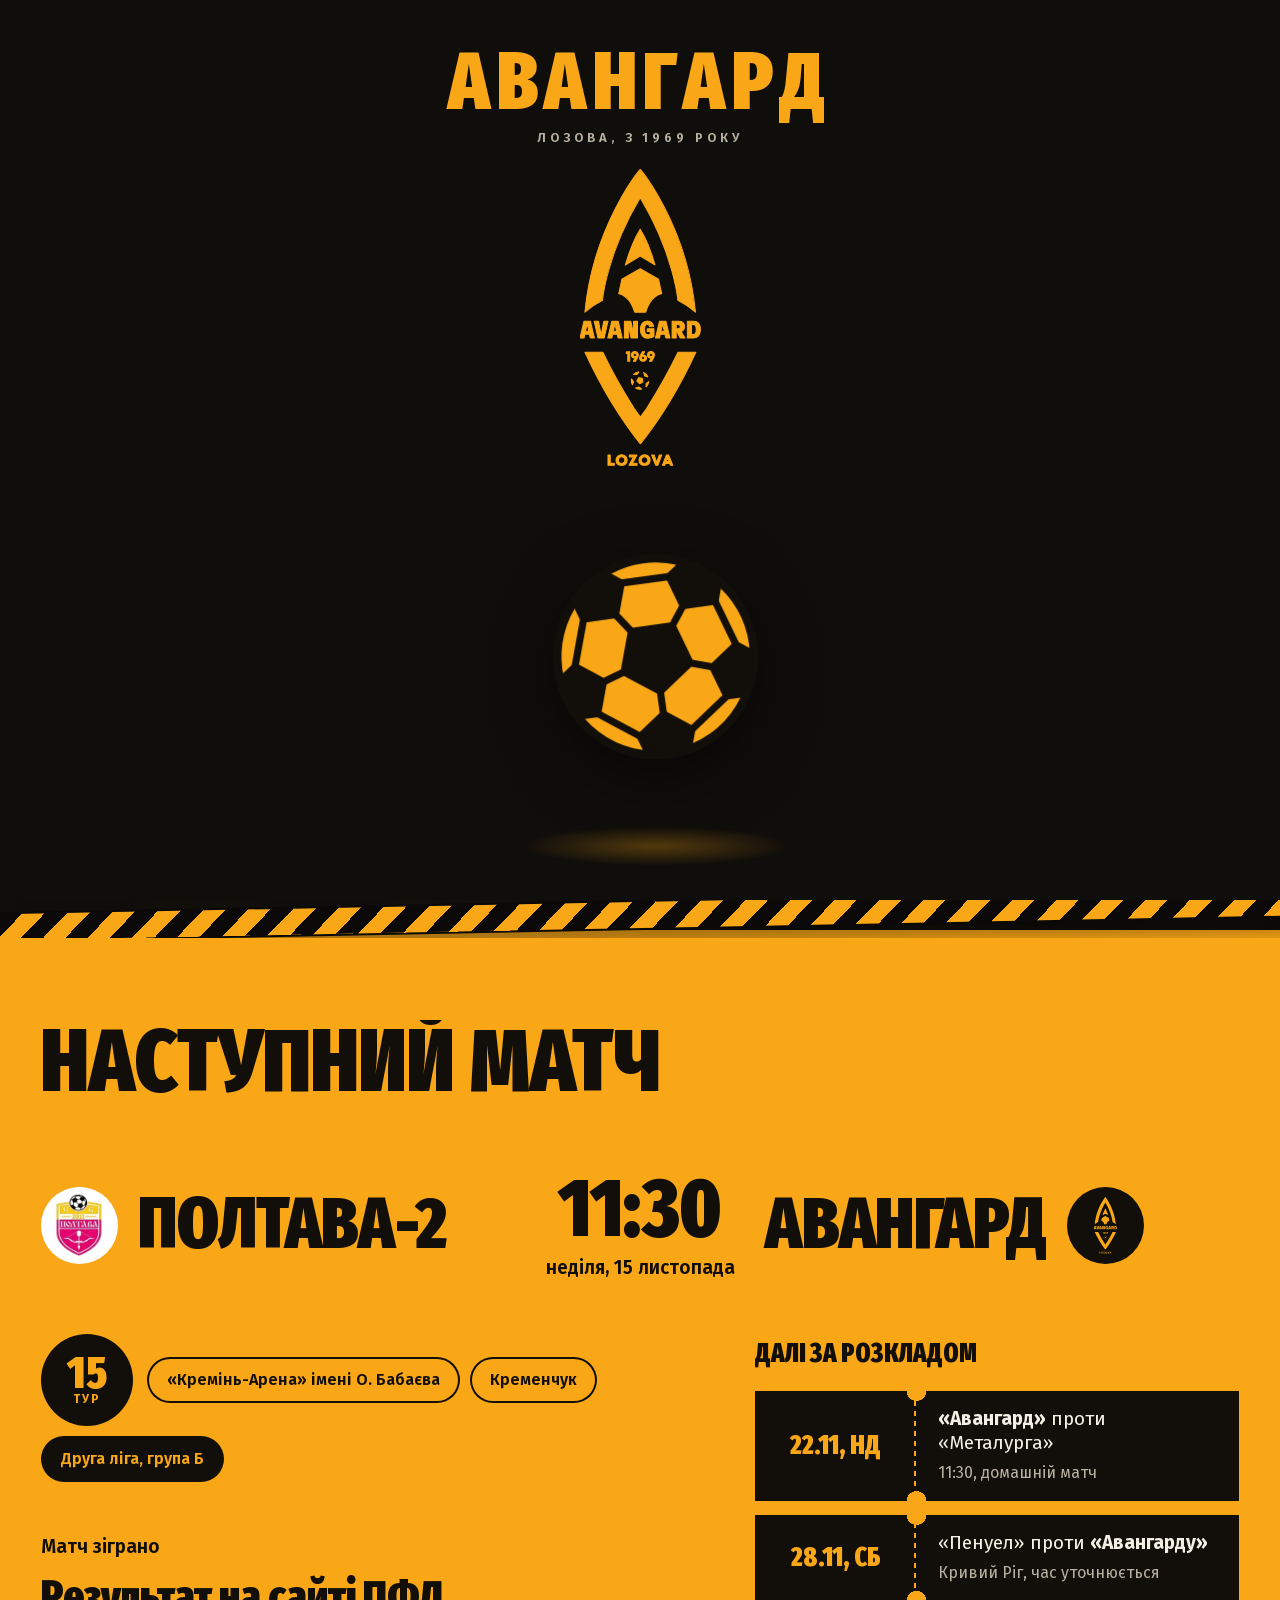
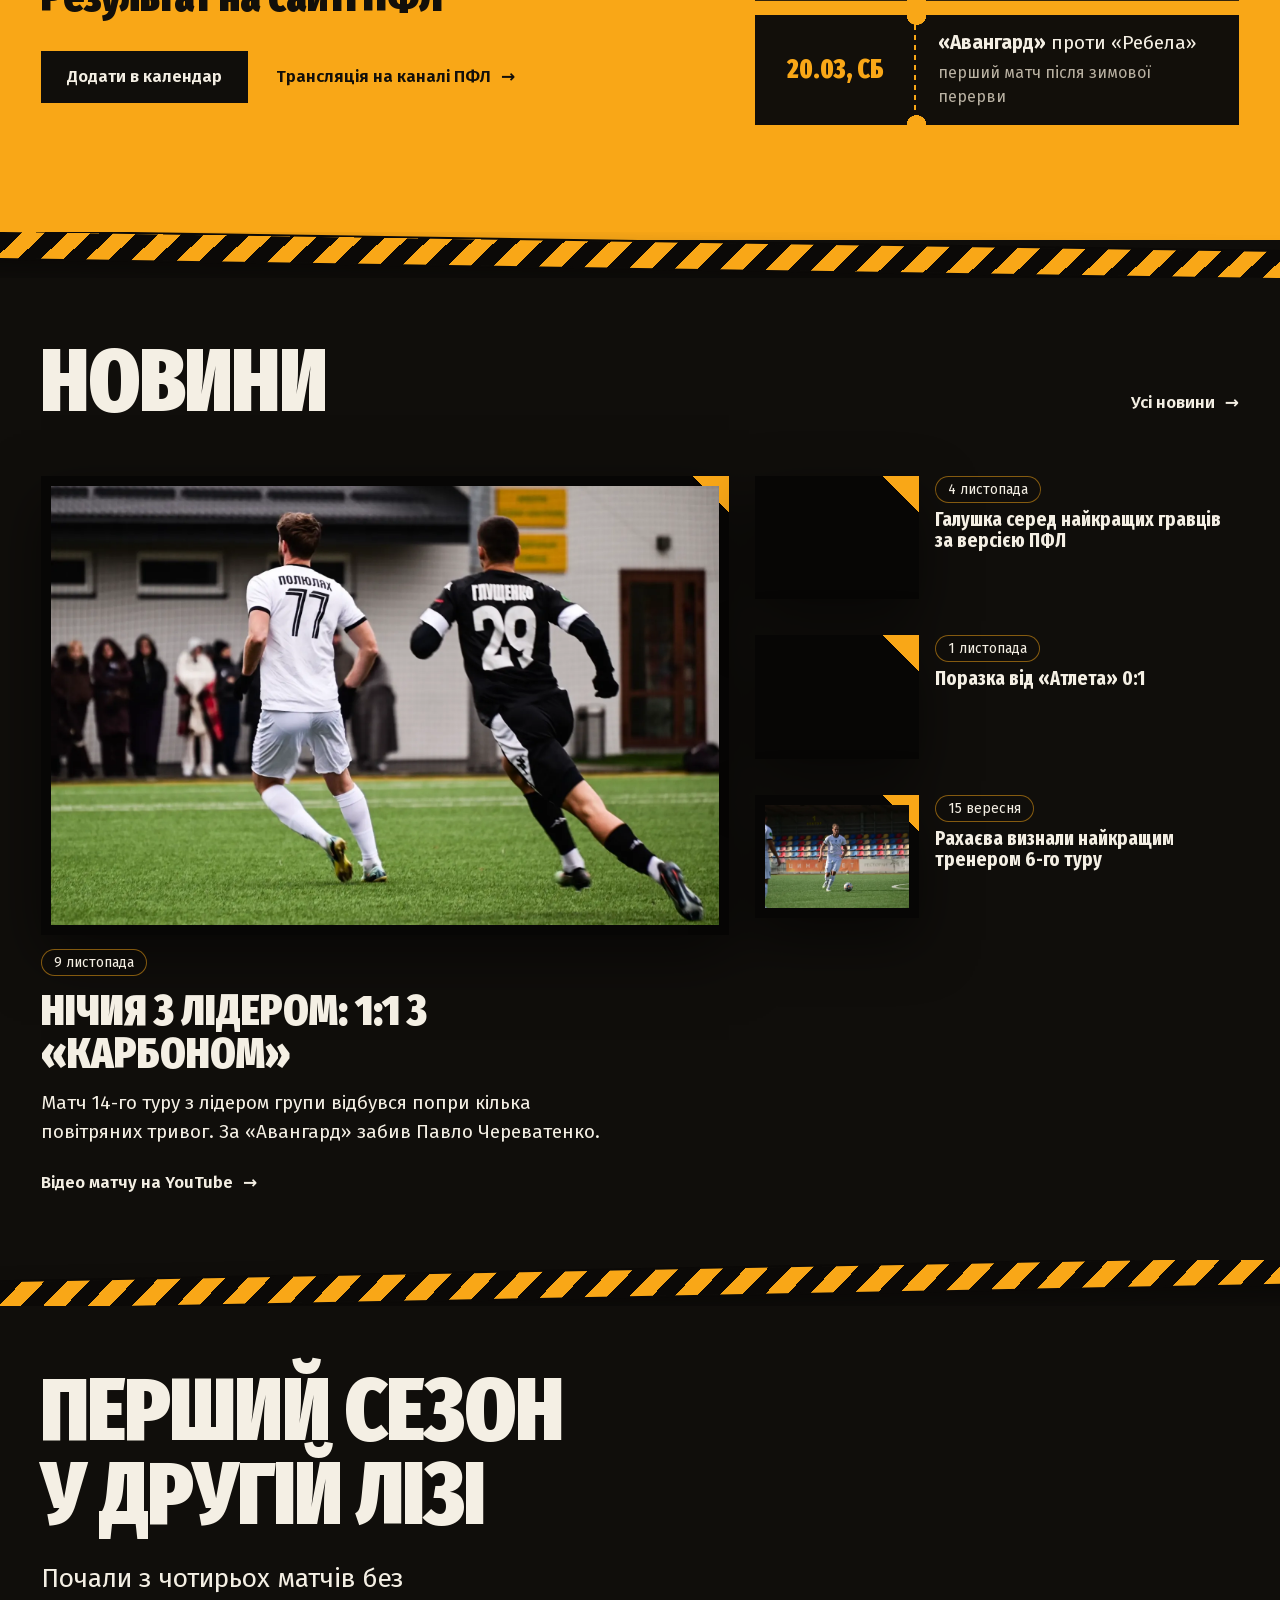
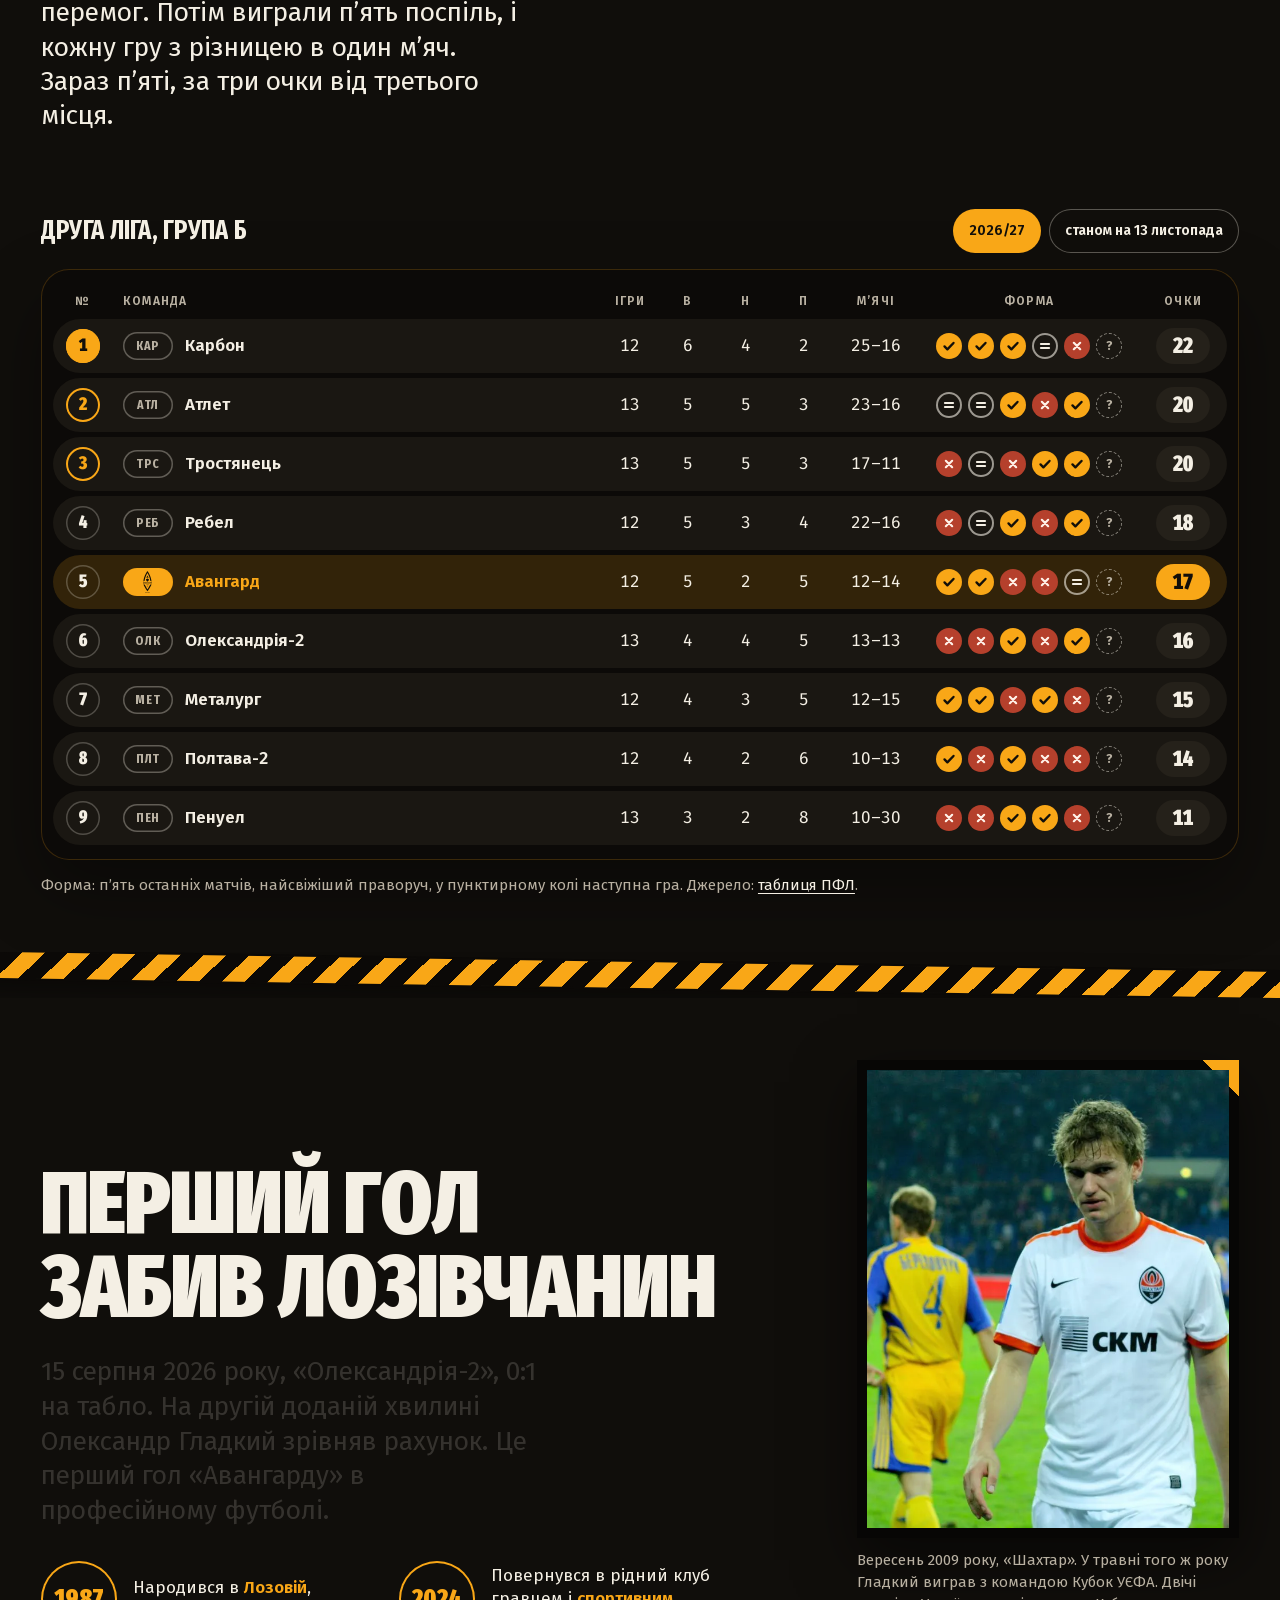
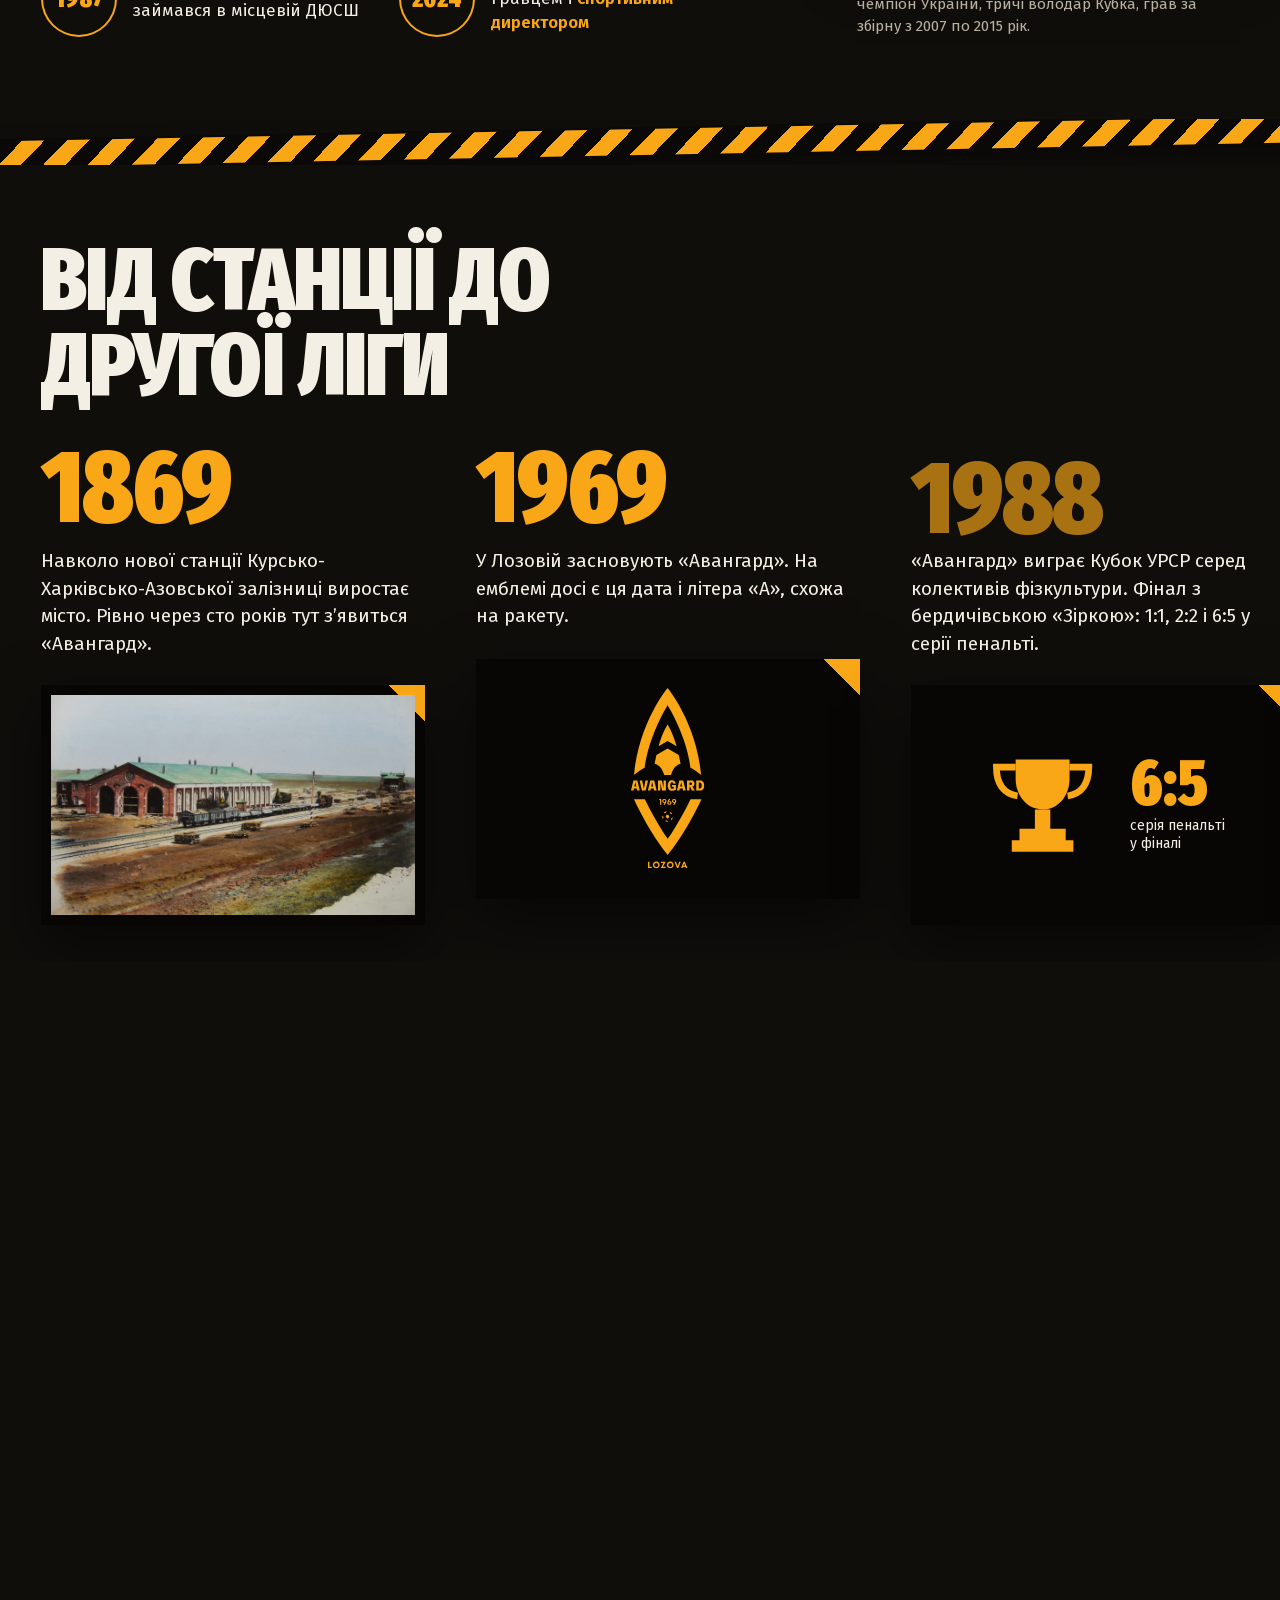
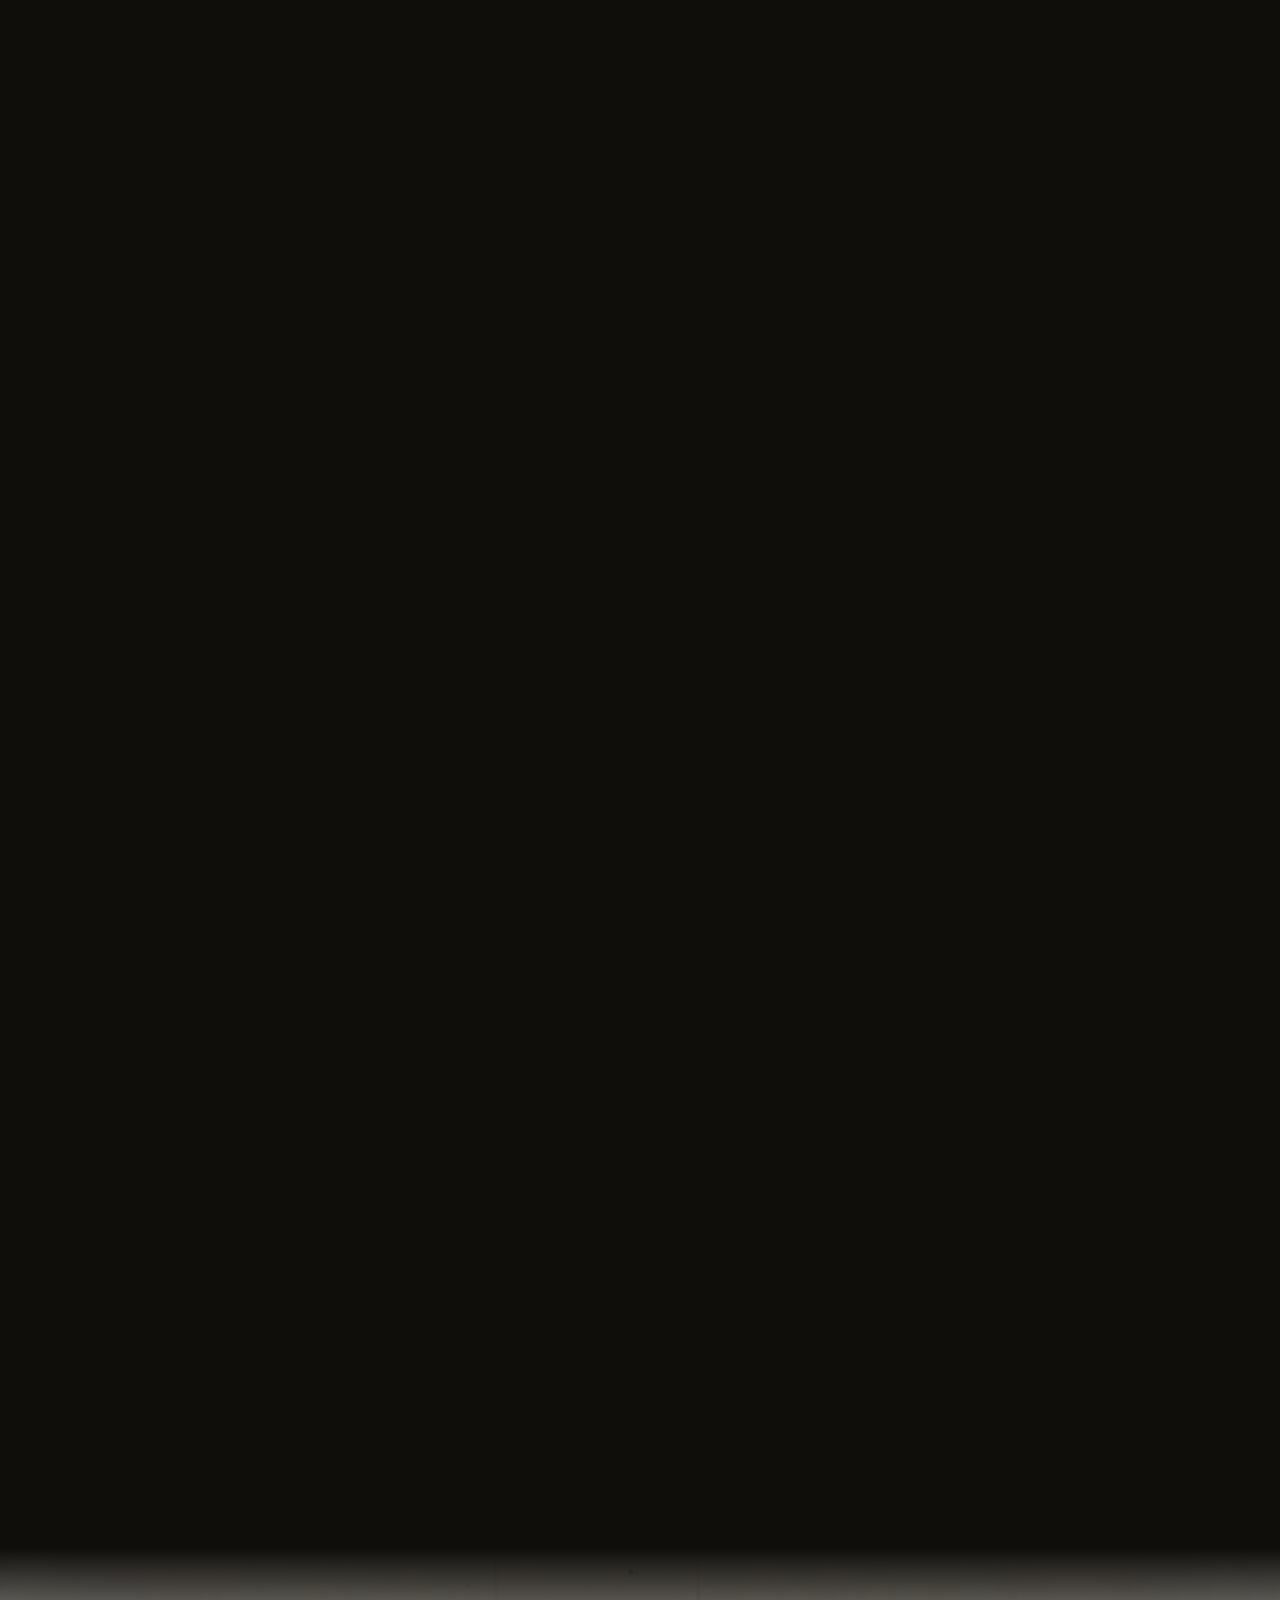
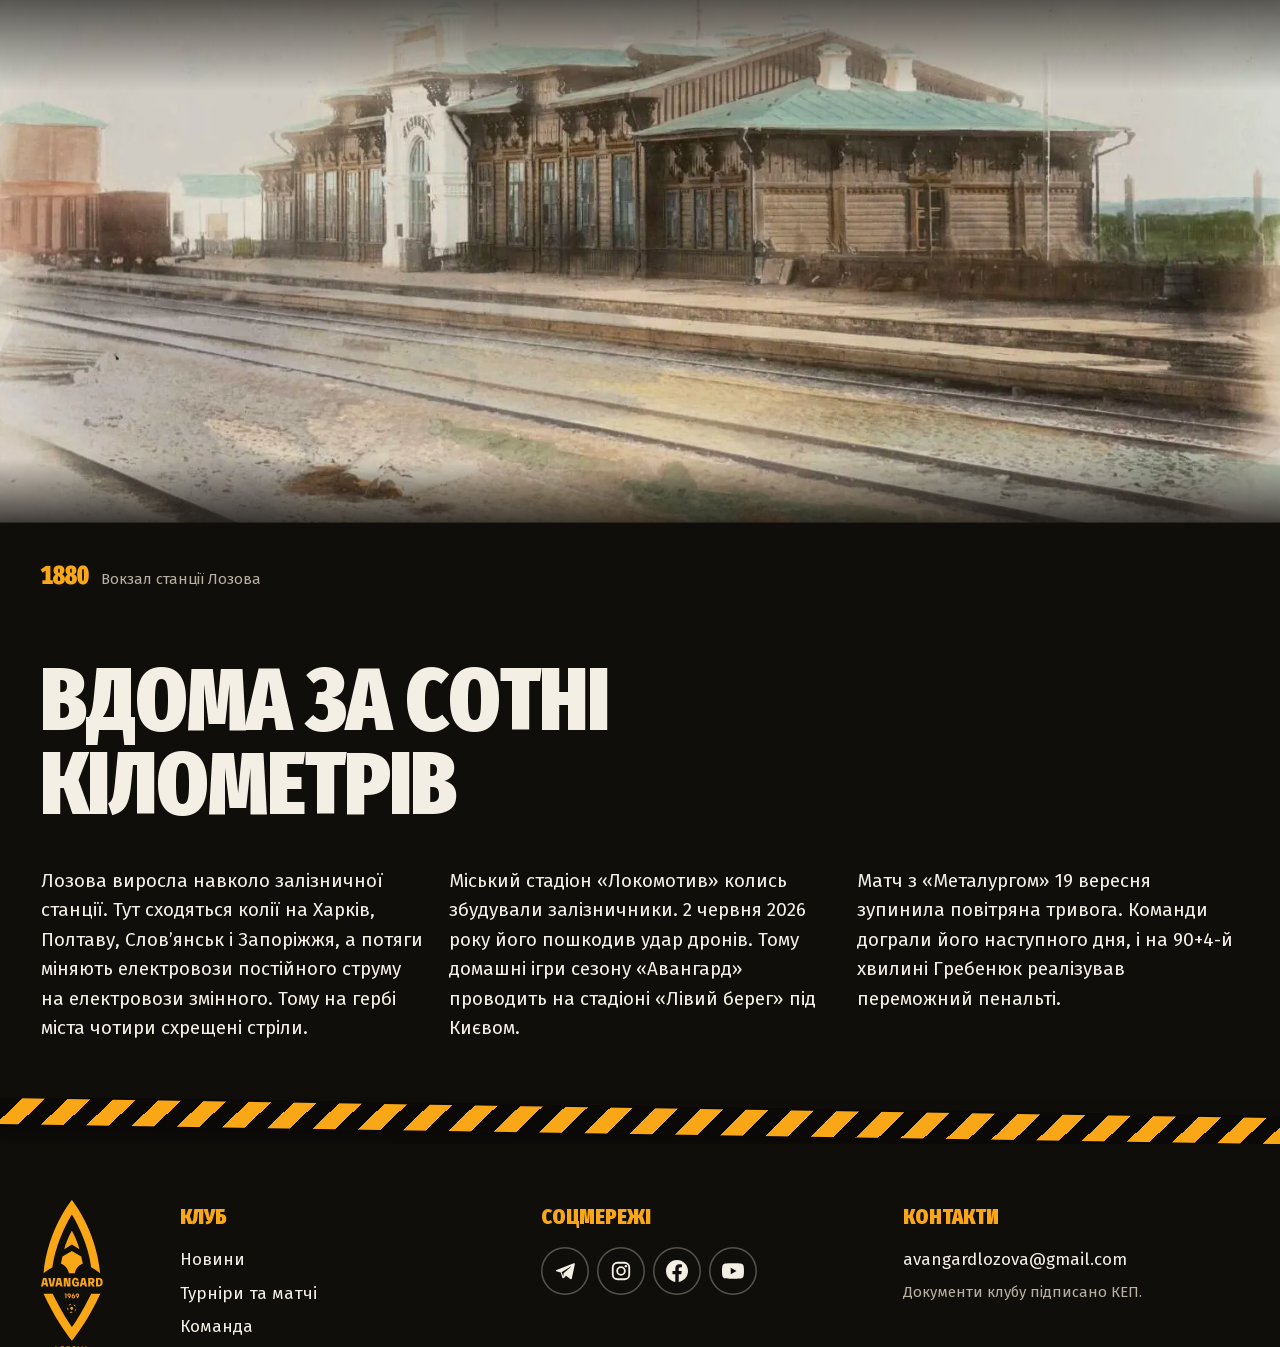
==== commit 3a4dba02: "Прямокутний хедер із сіткою, нове меню, фото до років, новини після матчу, фізика м'яча в прелоадері" ====
--- a/index.html
+++ b/index.html
@@ -9,13 +9,13 @@
   <link rel="icon" href="assets/img/logo.svg" type="image/svg+xml">
   <link rel="preload" href="assets/fonts/FiraSansExtraCondensed-900-cyrillic.woff2" as="font" type="font/woff2" crossorigin>
   <link rel="preload" href="assets/img/webp/dsc6113.webp" as="image">
-  <link rel="stylesheet" href="css/base.css?v=37">
-  <link rel="stylesheet" href="css/main.css?v=37">
+  <link rel="stylesheet" href="css/base.css?v=41">
+  <link rel="stylesheet" href="css/main.css?v=41">
   <script>(function(d){d.classList.add('js');var nav=(performance.getEntriesByType&&performance.getEntriesByType('navigation')[0])||{};var fromSite=document.referrer.indexOf(location.origin)===0&&nav.type==='navigate';if(!/[?&]still\b/.test(location.search)&&!matchMedia('(prefers-reduced-motion: reduce)').matches&&!fromSite){d.classList.add('loading');setTimeout(function(){d.classList.remove('loading')},9000);}})(document.documentElement);</script>
 </head>
 <body data-page="home">
 <svg width="0" height="0" style="position:absolute" aria-hidden="true" focusable="false">
-  <symbol id="f-w" viewBox="0 0 20 20"><path d="M5 10.5l3.2 3.2L15 6.6" fill="none" stroke="currentColor" stroke-width="2.6" stroke-linecap="round" stroke-linejoin="round"/></symbol><symbol id="f-d" viewBox="0 0 20 20"><path d="M5.5 7.8h9M5.5 12.2h9" fill="none" stroke="currentColor" stroke-width="2.4" stroke-linecap="round"/></symbol><symbol id="f-l" viewBox="0 0 20 20"><path d="M6.5 6.5l7 7M13.5 6.5l-7 7" fill="none" stroke="currentColor" stroke-width="2.4" stroke-linecap="round"/></symbol><symbol id="ball" viewBox="-20 -20 40 40"><clipPath id="ball-clip"><circle r="18"/></clipPath><circle r="18" fill="#f9a717"/><g clip-path="url(#ball-clip)" fill="#120f0a" stroke="#120f0a" stroke-width="1.3" stroke-linejoin="round"><polygon points="0.00,-6.40 6.09,-1.98 3.76,5.18 -3.76,5.18 -6.09,-1.98"/><polygon points="0.00,-10.60 -4.76,-14.05 -2.94,-19.65 2.94,-19.65 4.76,-14.05"/><line x1="0.00" y1="-6.40" x2="0.00" y2="-10.60"/><polygon points="10.08,-3.28 11.90,-8.87 17.78,-8.87 19.59,-3.28 14.84,0.18"/><line x1="6.09" y1="-1.98" x2="10.08" y2="-3.28"/><polygon points="6.23,8.58 12.11,8.58 13.92,14.17 9.17,17.62 4.41,14.17"/><line x1="3.76" y1="5.18" x2="6.23" y2="8.58"/><polygon points="-6.23,8.58 -4.41,14.17 -9.17,17.62 -13.92,14.17 -12.11,8.58"/><line x1="-3.76" y1="5.18" x2="-6.23" y2="8.58"/><polygon points="-10.08,-3.28 -14.84,0.18 -19.59,-3.28 -17.78,-8.87 -11.90,-8.87"/><line x1="-6.09" y1="-1.98" x2="-10.08" y2="-3.28"/><line x1="4.76" y1="-14.05" x2="11.90" y2="-8.87"/><line x1="14.84" y1="0.18" x2="12.11" y2="8.58"/><line x1="4.41" y1="14.17" x2="-4.41" y2="14.17"/><line x1="-12.11" y1="8.58" x2="-14.84" y2="0.18"/><line x1="-11.90" y1="-8.87" x2="-4.76" y2="-14.05"/></g><circle r="18" fill="none" stroke="#120f0a" stroke-width="1.6"/></symbol><symbol id="emblem" viewBox="0 0 157 385"><path d="M87.1688 207.241H95.97V217.223C93.1918 218.674 90.4966 219.4 87.8845 219.4C84.8779 219.4 82.5406 218.391 80.8727 216.368C79.2016 214.346 78.3693 211.604 78.3693 208.142C78.3693 204.722 79.1713 201.99 80.7784 199.95C82.3856 197.907 84.5679 196.886 87.3238 196.886C89.5636 196.886 91.3817 197.518 92.7812 198.782C94.1807 200.047 95.0689 201.81 95.4412 204.07L90.3097 204.441C89.8751 202.327 88.8782 201.27 87.3238 201.27C86.1 201.27 85.199 201.923 84.6191 203.23C84.0375 204.537 83.7484 206.173 83.7484 208.142C83.7484 210.299 84.1206 211.984 84.8683 213.197C85.6144 214.408 86.6608 215.015 88.0092 215.015C89.0444 215.015 90.0812 214.798 91.1181 214.362V210.786H87.1688V207.241Z"/><path d="M105.112 210.32H109.373L107.258 200.43L105.112 210.32ZM111.239 219.026L110.244 214.393H104.243L103.246 219.026H97.9917L103.185 197.258H111.458L116.682 219.026H111.239Z"/><path d="M130.146 204.224C130.146 202.441 129.245 201.55 127.441 201.55H124.859V206.961H127.441C129.245 206.961 130.146 206.048 130.146 204.224ZM130.053 219.027L125.918 210.94H124.859V219.027H119.51V197.259H128.249C129.201 197.259 130.094 197.383 130.922 197.631C131.753 197.88 132.52 198.265 133.224 198.783C133.929 199.3 134.489 200.026 134.903 200.959C135.319 201.892 135.528 202.981 135.528 204.224C135.528 207.728 134.042 209.864 131.079 210.63L136.304 219.027H130.053Z"/><path d="M146.876 214.611C149.53 214.611 150.857 212.455 150.857 208.143C150.857 203.831 149.53 201.673 146.876 201.673H144.638V214.611H146.876ZM147.501 197.258C150.298 197.258 152.453 198.222 153.968 200.15C155.481 202.078 156.238 204.741 156.238 208.143C156.238 211.542 155.481 214.207 153.968 216.134C152.453 218.062 150.298 219.027 147.501 219.027H139.289V197.258H147.501Z"/><path d="M97.4736 124.436C88.5478 94.0871 78.1187 78.0218 78.1187 78.0218C78.1187 78.0218 67.6896 94.0871 58.7654 124.436L78.1187 112.833L97.4736 124.436Z"/><path d="M78.1192 -4.25577e-05C78.1192 -4.25577e-05 17.1725 72.7313 6.39673 185.531C6.39673 185.531 17.5096 175.767 29.2951 170.043C29.2951 170.043 34.3451 110.444 78.1192 37.0398C121.893 110.444 126.945 170.043 126.945 170.043C138.729 175.767 149.842 185.531 149.842 185.531C139.066 72.7313 78.1192 -4.25577e-05 78.1192 -4.25577e-05Z"/><path d="M60.1049 236.991H64.551V249.111H61.9996V239.27H60.1049V236.991Z"/><path d="M71.1687 243.096C71.7646 243.096 72.2583 242.913 72.6545 242.54C73.0491 242.171 73.2472 241.694 73.2472 241.111C73.2472 240.527 73.0491 240.051 72.6545 239.679C72.2583 239.31 71.7646 239.125 71.1687 239.125C70.56 239.125 70.0632 239.31 69.6734 239.679C69.2851 240.051 69.0902 240.527 69.0902 241.111C69.0902 241.694 69.2851 242.171 69.6734 242.54C70.0632 242.913 70.56 243.096 71.1687 243.096ZM71.1511 236.736C72.5107 236.736 73.6162 237.142 74.4661 237.957C75.3193 238.772 75.7426 239.823 75.7426 241.111C75.7426 242.253 75.3288 243.534 74.5029 244.956L72.0809 249.111H69.218C70.6766 246.608 71.5026 245.188 71.6975 244.847C71.3205 244.956 70.9434 245.01 70.568 245.01C69.4018 245.01 68.4464 244.646 67.7067 243.917C66.9638 243.189 66.5948 242.253 66.5948 241.111C66.5948 240.27 66.7881 239.519 67.1779 238.852C67.5661 238.182 68.1061 237.663 68.7995 237.292C69.4912 236.922 70.2756 236.736 71.1511 236.736Z"/><path d="M81.8862 246.925C82.4581 246.925 82.9246 246.743 83.2905 246.377C83.6547 246.014 83.8368 245.546 83.8368 244.974C83.8368 244.391 83.6547 243.917 83.2905 243.554C82.9246 243.188 82.4581 243.006 81.8862 243.006C81.3158 243.006 80.8445 243.188 80.4739 243.554C80.1033 243.917 79.9195 244.391 79.9195 244.974C79.9195 245.546 80.1033 246.014 80.4739 246.377C80.8445 246.743 81.3158 246.925 81.8862 246.925ZM82.4693 241.055C83.6355 241.055 84.5925 241.421 85.3402 242.15C86.0879 242.878 86.4617 243.821 86.4617 244.974C86.4617 246.249 86.0335 247.294 85.1756 248.109C84.3193 248.923 83.2298 249.329 81.9054 249.329C80.5442 249.329 79.4355 248.923 78.5776 248.109C77.7228 247.294 77.2931 246.249 77.2931 244.974C77.2931 243.845 77.7133 242.564 78.5504 241.129L80.958 236.974H83.8193C83.5029 237.52 83.078 238.255 82.5428 239.178C82.0076 240.102 81.6066 240.789 81.3398 241.238C81.7168 241.116 82.0923 241.055 82.4693 241.055Z"/><path d="M92.0576 243.096C92.6535 243.096 93.1488 242.913 93.5434 242.54C93.938 242.171 94.1361 241.694 94.1361 241.111C94.1361 240.527 93.938 240.051 93.5434 239.679C93.1488 239.31 92.6535 239.125 92.0576 239.125C91.4505 239.125 90.9521 239.31 90.5639 239.679C90.1741 240.051 89.9807 240.527 89.9807 241.111C89.9807 241.694 90.1741 242.171 90.5639 242.54C90.9521 242.913 91.4505 243.096 92.0576 243.096ZM92.04 236.736C93.3996 236.736 94.5067 237.142 95.3567 237.957C96.2066 238.772 96.6331 239.823 96.6331 241.111C96.6331 242.253 96.2194 243.534 95.3934 244.956L92.9682 249.111H90.107C91.5656 246.608 92.3915 245.188 92.588 244.847C92.2094 244.956 91.8324 245.01 91.4569 245.01C90.2907 245.01 89.3353 244.646 88.5956 243.917C87.8543 243.189 87.4837 242.253 87.4837 241.111C87.4837 240.27 87.677 239.519 88.0652 238.852C88.455 238.182 88.995 237.663 89.6884 237.292C90.3817 236.922 91.1646 236.736 92.04 236.736Z"/><path d="M39.2464 381.653H44.4545V384.395H36.2924V370.787H39.2464V381.653Z"/><path d="M53.9416 381.908C54.7451 381.908 55.472 381.721 56.1191 381.352C56.7677 380.983 57.2741 380.468 57.6448 379.809C58.0154 379.146 58.1991 378.408 58.1991 377.591C58.1991 376.358 57.795 375.332 56.985 374.509C56.175 373.687 55.1637 373.276 53.9511 373.276C52.7402 373.276 51.7225 373.687 50.8997 374.509C50.077 375.332 49.6664 376.358 49.6664 377.591C49.6664 378.823 50.077 379.85 50.8997 380.675C51.7225 381.494 52.737 381.908 53.9416 381.908ZM53.9416 384.686C51.8695 384.686 50.1409 384.009 48.7605 382.656C47.3802 381.301 46.6901 379.612 46.6901 377.591C46.6901 375.569 47.3802 373.882 48.7605 372.528C50.1409 371.174 51.8695 370.495 53.9416 370.495C55.3027 370.495 56.5376 370.803 57.6448 371.42C58.7535 372.035 59.6194 372.885 60.2409 373.965C60.8623 375.048 61.1723 376.257 61.1723 377.591C61.1723 379.625 60.4869 381.317 59.113 382.665C57.7374 384.012 56.0152 384.686 53.9416 384.686Z"/><path d="M68.0937 381.653H73.9441V384.395H63.6619V383.948L69.3382 373.528H63.991V370.787H73.7316V371.332L68.0937 381.653Z"/><path d="M83.742 381.908C84.5455 381.908 85.2725 381.721 85.9195 381.352C86.5697 380.983 87.0761 380.468 87.4468 379.809C87.8158 379.146 88.0011 378.408 88.0011 377.591C88.0011 376.358 87.5954 375.332 86.7854 374.509C85.9754 373.687 84.9641 373.276 83.7515 373.276C82.5422 373.276 81.5245 373.687 80.7017 374.509C79.8774 375.332 79.4668 376.358 79.4668 377.591C79.4668 378.823 79.8774 379.85 80.7017 380.675C81.5245 381.494 82.5374 381.908 83.742 381.908ZM83.742 384.686C81.6699 384.686 79.9413 384.009 78.5625 382.656C77.1806 381.301 76.4921 379.612 76.4921 377.591C76.4921 375.569 77.1806 373.882 78.5625 372.528C79.9413 371.174 81.6699 370.495 83.742 370.495C85.1047 370.495 86.338 370.803 87.4468 371.42C88.5539 372.035 89.4198 372.885 90.0413 373.965C90.6643 375.048 90.9743 376.257 90.9743 377.591C90.9743 379.625 90.2873 381.317 88.915 382.665C87.5394 384.012 85.8172 384.686 83.742 384.686Z"/><path d="M102.912 370.787H106.12L100.987 384.395H98.2074L92.8826 370.787H96.1257L99.5685 380.409L102.912 370.787Z"/><path d="M113.582 374.383L111.814 379.243H115.372L113.582 374.383ZM117.257 384.395L116.305 381.809H110.881L109.948 384.395H106.837L112.164 370.787H114.945L120.445 384.395H117.257Z"/><path d="M78.3679 356.609C64.1493 338.76 34.0298 297.546 6.39783 237.634H29.6029C41.5689 262.361 55.2811 286.86 70.3799 310.48L78.3679 321.577L86.3575 310.48C101.453 286.863 115.167 262.364 127.133 237.634H150.34C122.717 297.53 92.5881 338.754 78.3679 356.609Z"/><path d="M70.9525 185.531H85.2862C91.5935 163.473 105.954 161.627 105.954 161.627L101.938 142.882L78.1193 129.196L54.3008 142.882L50.2844 161.627C50.2844 161.627 64.6452 163.473 70.9525 185.531Z"/><path d="M80.8431 271.35L75.996 270.583L73.7673 274.956L77.2389 278.429L81.6131 276.199L80.8431 271.35Z"/><path d="M85.579 282.705C87.5999 280.854 88.8636 278.379 89.1959 275.697L85.7212 278.36L85.579 282.705Z"/><path d="M66.7651 271.868C66.1772 274.581 66.591 277.431 67.9505 279.863L69.5194 275.849L66.7651 271.868Z"/><path d="M76.4982 263.001C73.8142 263.33 71.3363 264.598 69.4879 266.619L73.9244 266.56L76.4982 263.001Z"/><path d="M88.3101 269.7C87.1662 267.11 85.0734 265.017 82.4805 263.877L83.9039 268.281L88.3101 269.7Z"/><path d="M80.3268 285.431L76.4063 282.719L72.0928 284.106C74.569 285.576 77.5198 286.039 80.3268 285.431Z"/><path d="M7.12048 210.32H11.3813L9.26605 200.43L7.12048 210.32ZM13.2457 219.026L12.252 214.393H6.25139L5.25449 219.026H0L5.19219 197.258H13.4661L18.6903 219.026H13.2457Z"/><path d="M30.9097 197.258H36.3528L31.3762 219.027H23.2589L18.4102 197.258H23.9762L27.395 215.482L30.9097 197.258Z"/><path d="M43.1951 210.32H47.4559L45.3407 200.43L43.1951 210.32ZM49.3219 219.026L48.325 214.393H42.3245L41.3307 219.026H36.0731L41.2668 197.258H49.5392L54.7633 219.026H49.3219Z"/><path d="M69.5032 197.258H74.6044V219.027H66.3L62.6943 202.42V219.027H57.5916V197.258H65.8975L69.5032 213.866V197.258Z"/></symbol>
+  <symbol id="f-w" viewBox="0 0 20 20"><path d="M5 10.5l3.2 3.2L15 6.6" fill="none" stroke="currentColor" stroke-width="2.6" stroke-linecap="round" stroke-linejoin="round"/></symbol><symbol id="f-d" viewBox="0 0 20 20"><path d="M5.5 7.8h9M5.5 12.2h9" fill="none" stroke="currentColor" stroke-width="2.4" stroke-linecap="round"/></symbol><symbol id="f-l" viewBox="0 0 20 20"><path d="M6.5 6.5l7 7M13.5 6.5l-7 7" fill="none" stroke="currentColor" stroke-width="2.4" stroke-linecap="round"/></symbol><symbol id="ball" viewBox="-20 -20 40 40"><clipPath id="ball-clip"><circle r="18"/></clipPath><circle r="18" fill="#f9a717"/><g clip-path="url(#ball-clip)" fill="#120f0a" stroke="#120f0a" stroke-width="1.3" stroke-linejoin="round"><polygon points="0.00,-6.40 6.09,-1.98 3.76,5.18 -3.76,5.18 -6.09,-1.98"/><polygon points="0.00,-10.60 -4.76,-14.05 -2.94,-19.65 2.94,-19.65 4.76,-14.05"/><line x1="0.00" y1="-6.40" x2="0.00" y2="-10.60"/><polygon points="10.08,-3.28 11.90,-8.87 17.78,-8.87 19.59,-3.28 14.84,0.18"/><line x1="6.09" y1="-1.98" x2="10.08" y2="-3.28"/><polygon points="6.23,8.58 12.11,8.58 13.92,14.17 9.17,17.62 4.41,14.17"/><line x1="3.76" y1="5.18" x2="6.23" y2="8.58"/><polygon points="-6.23,8.58 -4.41,14.17 -9.17,17.62 -13.92,14.17 -12.11,8.58"/><line x1="-3.76" y1="5.18" x2="-6.23" y2="8.58"/><polygon points="-10.08,-3.28 -14.84,0.18 -19.59,-3.28 -17.78,-8.87 -11.90,-8.87"/><line x1="-6.09" y1="-1.98" x2="-10.08" y2="-3.28"/><line x1="4.76" y1="-14.05" x2="11.90" y2="-8.87"/><line x1="14.84" y1="0.18" x2="12.11" y2="8.58"/><line x1="4.41" y1="14.17" x2="-4.41" y2="14.17"/><line x1="-12.11" y1="8.58" x2="-14.84" y2="0.18"/><line x1="-11.90" y1="-8.87" x2="-4.76" y2="-14.05"/></g><circle r="18" fill="none" stroke="#120f0a" stroke-width="1.6"/></symbol><symbol id="i-tg" viewBox="0 0 24 24"><path d="M21.5 3.6 2.8 10.8c-1 .4-1 1.1-.2 1.4l4.7 1.5 1.8 5.5c.2.6.4.8.8.8s.6-.2.9-.5l2.3-2.2 4.7 3.5c.9.5 1.5.2 1.7-.8L22.7 5c.3-1.3-.4-1.8-1.2-1.4ZM8.3 13.3l9.5-6c.5-.3.9-.1.5.2l-7.8 7-.3 3.4-1.9-4.6Z"/></symbol><symbol id="i-ig" viewBox="0 0 24 24"><rect x="3" y="3" width="18" height="18" rx="5.2" fill="none" stroke="currentColor" stroke-width="2"/><circle cx="12" cy="12" r="4.2" fill="none" stroke="currentColor" stroke-width="2"/><circle cx="17.3" cy="6.7" r="1.3"/></symbol><symbol id="i-fb" viewBox="0 0 24 24"><path d="M24 12.07C24 5.45 18.63.07 12 .07S0 5.45 0 12.07c0 5.99 4.39 10.95 10.13 11.86v-8.39H7.08v-3.47h3.05V9.43c0-3.01 1.79-4.67 4.53-4.67 1.31 0 2.69.24 2.69.24v2.95h-1.52c-1.49 0-1.96.93-1.96 1.88v2.25h3.33l-.53 3.47h-2.8v8.39C19.61 23.03 24 18.06 24 12.07Z"/></symbol><symbol id="i-yt" viewBox="0 0 24 24"><path d="M23.5 6.19a3.02 3.02 0 0 0-2.12-2.14C19.5 3.55 12 3.55 12 3.55s-7.5 0-9.38.5A3.02 3.02 0 0 0 .5 6.19C0 8.07 0 12 0 12s0 3.93.5 5.81a3.02 3.02 0 0 0 2.12 2.14c1.88.5 9.38.5 9.38.5s7.5 0 9.38-.5a3.02 3.02 0 0 0 2.12-2.14C24 15.93 24 12 24 12s0-3.93-.5-5.81ZM9.55 15.57V8.43L15.82 12l-6.27 3.57Z"/></symbol><symbol id="emblem" viewBox="0 0 157 385"><path d="M87.1688 207.241H95.97V217.223C93.1918 218.674 90.4966 219.4 87.8845 219.4C84.8779 219.4 82.5406 218.391 80.8727 216.368C79.2016 214.346 78.3693 211.604 78.3693 208.142C78.3693 204.722 79.1713 201.99 80.7784 199.95C82.3856 197.907 84.5679 196.886 87.3238 196.886C89.5636 196.886 91.3817 197.518 92.7812 198.782C94.1807 200.047 95.0689 201.81 95.4412 204.07L90.3097 204.441C89.8751 202.327 88.8782 201.27 87.3238 201.27C86.1 201.27 85.199 201.923 84.6191 203.23C84.0375 204.537 83.7484 206.173 83.7484 208.142C83.7484 210.299 84.1206 211.984 84.8683 213.197C85.6144 214.408 86.6608 215.015 88.0092 215.015C89.0444 215.015 90.0812 214.798 91.1181 214.362V210.786H87.1688V207.241Z"/><path d="M105.112 210.32H109.373L107.258 200.43L105.112 210.32ZM111.239 219.026L110.244 214.393H104.243L103.246 219.026H97.9917L103.185 197.258H111.458L116.682 219.026H111.239Z"/><path d="M130.146 204.224C130.146 202.441 129.245 201.55 127.441 201.55H124.859V206.961H127.441C129.245 206.961 130.146 206.048 130.146 204.224ZM130.053 219.027L125.918 210.94H124.859V219.027H119.51V197.259H128.249C129.201 197.259 130.094 197.383 130.922 197.631C131.753 197.88 132.52 198.265 133.224 198.783C133.929 199.3 134.489 200.026 134.903 200.959C135.319 201.892 135.528 202.981 135.528 204.224C135.528 207.728 134.042 209.864 131.079 210.63L136.304 219.027H130.053Z"/><path d="M146.876 214.611C149.53 214.611 150.857 212.455 150.857 208.143C150.857 203.831 149.53 201.673 146.876 201.673H144.638V214.611H146.876ZM147.501 197.258C150.298 197.258 152.453 198.222 153.968 200.15C155.481 202.078 156.238 204.741 156.238 208.143C156.238 211.542 155.481 214.207 153.968 216.134C152.453 218.062 150.298 219.027 147.501 219.027H139.289V197.258H147.501Z"/><path d="M97.4736 124.436C88.5478 94.0871 78.1187 78.0218 78.1187 78.0218C78.1187 78.0218 67.6896 94.0871 58.7654 124.436L78.1187 112.833L97.4736 124.436Z"/><path d="M78.1192 -4.25577e-05C78.1192 -4.25577e-05 17.1725 72.7313 6.39673 185.531C6.39673 185.531 17.5096 175.767 29.2951 170.043C29.2951 170.043 34.3451 110.444 78.1192 37.0398C121.893 110.444 126.945 170.043 126.945 170.043C138.729 175.767 149.842 185.531 149.842 185.531C139.066 72.7313 78.1192 -4.25577e-05 78.1192 -4.25577e-05Z"/><path d="M60.1049 236.991H64.551V249.111H61.9996V239.27H60.1049V236.991Z"/><path d="M71.1687 243.096C71.7646 243.096 72.2583 242.913 72.6545 242.54C73.0491 242.171 73.2472 241.694 73.2472 241.111C73.2472 240.527 73.0491 240.051 72.6545 239.679C72.2583 239.31 71.7646 239.125 71.1687 239.125C70.56 239.125 70.0632 239.31 69.6734 239.679C69.2851 240.051 69.0902 240.527 69.0902 241.111C69.0902 241.694 69.2851 242.171 69.6734 242.54C70.0632 242.913 70.56 243.096 71.1687 243.096ZM71.1511 236.736C72.5107 236.736 73.6162 237.142 74.4661 237.957C75.3193 238.772 75.7426 239.823 75.7426 241.111C75.7426 242.253 75.3288 243.534 74.5029 244.956L72.0809 249.111H69.218C70.6766 246.608 71.5026 245.188 71.6975 244.847C71.3205 244.956 70.9434 245.01 70.568 245.01C69.4018 245.01 68.4464 244.646 67.7067 243.917C66.9638 243.189 66.5948 242.253 66.5948 241.111C66.5948 240.27 66.7881 239.519 67.1779 238.852C67.5661 238.182 68.1061 237.663 68.7995 237.292C69.4912 236.922 70.2756 236.736 71.1511 236.736Z"/><path d="M81.8862 246.925C82.4581 246.925 82.9246 246.743 83.2905 246.377C83.6547 246.014 83.8368 245.546 83.8368 244.974C83.8368 244.391 83.6547 243.917 83.2905 243.554C82.9246 243.188 82.4581 243.006 81.8862 243.006C81.3158 243.006 80.8445 243.188 80.4739 243.554C80.1033 243.917 79.9195 244.391 79.9195 244.974C79.9195 245.546 80.1033 246.014 80.4739 246.377C80.8445 246.743 81.3158 246.925 81.8862 246.925ZM82.4693 241.055C83.6355 241.055 84.5925 241.421 85.3402 242.15C86.0879 242.878 86.4617 243.821 86.4617 244.974C86.4617 246.249 86.0335 247.294 85.1756 248.109C84.3193 248.923 83.2298 249.329 81.9054 249.329C80.5442 249.329 79.4355 248.923 78.5776 248.109C77.7228 247.294 77.2931 246.249 77.2931 244.974C77.2931 243.845 77.7133 242.564 78.5504 241.129L80.958 236.974H83.8193C83.5029 237.52 83.078 238.255 82.5428 239.178C82.0076 240.102 81.6066 240.789 81.3398 241.238C81.7168 241.116 82.0923 241.055 82.4693 241.055Z"/><path d="M92.0576 243.096C92.6535 243.096 93.1488 242.913 93.5434 242.54C93.938 242.171 94.1361 241.694 94.1361 241.111C94.1361 240.527 93.938 240.051 93.5434 239.679C93.1488 239.31 92.6535 239.125 92.0576 239.125C91.4505 239.125 90.9521 239.31 90.5639 239.679C90.1741 240.051 89.9807 240.527 89.9807 241.111C89.9807 241.694 90.1741 242.171 90.5639 242.54C90.9521 242.913 91.4505 243.096 92.0576 243.096ZM92.04 236.736C93.3996 236.736 94.5067 237.142 95.3567 237.957C96.2066 238.772 96.6331 239.823 96.6331 241.111C96.6331 242.253 96.2194 243.534 95.3934 244.956L92.9682 249.111H90.107C91.5656 246.608 92.3915 245.188 92.588 244.847C92.2094 244.956 91.8324 245.01 91.4569 245.01C90.2907 245.01 89.3353 244.646 88.5956 243.917C87.8543 243.189 87.4837 242.253 87.4837 241.111C87.4837 240.27 87.677 239.519 88.0652 238.852C88.455 238.182 88.995 237.663 89.6884 237.292C90.3817 236.922 91.1646 236.736 92.04 236.736Z"/><path d="M39.2464 381.653H44.4545V384.395H36.2924V370.787H39.2464V381.653Z"/><path d="M53.9416 381.908C54.7451 381.908 55.472 381.721 56.1191 381.352C56.7677 380.983 57.2741 380.468 57.6448 379.809C58.0154 379.146 58.1991 378.408 58.1991 377.591C58.1991 376.358 57.795 375.332 56.985 374.509C56.175 373.687 55.1637 373.276 53.9511 373.276C52.7402 373.276 51.7225 373.687 50.8997 374.509C50.077 375.332 49.6664 376.358 49.6664 377.591C49.6664 378.823 50.077 379.85 50.8997 380.675C51.7225 381.494 52.737 381.908 53.9416 381.908ZM53.9416 384.686C51.8695 384.686 50.1409 384.009 48.7605 382.656C47.3802 381.301 46.6901 379.612 46.6901 377.591C46.6901 375.569 47.3802 373.882 48.7605 372.528C50.1409 371.174 51.8695 370.495 53.9416 370.495C55.3027 370.495 56.5376 370.803 57.6448 371.42C58.7535 372.035 59.6194 372.885 60.2409 373.965C60.8623 375.048 61.1723 376.257 61.1723 377.591C61.1723 379.625 60.4869 381.317 59.113 382.665C57.7374 384.012 56.0152 384.686 53.9416 384.686Z"/><path d="M68.0937 381.653H73.9441V384.395H63.6619V383.948L69.3382 373.528H63.991V370.787H73.7316V371.332L68.0937 381.653Z"/><path d="M83.742 381.908C84.5455 381.908 85.2725 381.721 85.9195 381.352C86.5697 380.983 87.0761 380.468 87.4468 379.809C87.8158 379.146 88.0011 378.408 88.0011 377.591C88.0011 376.358 87.5954 375.332 86.7854 374.509C85.9754 373.687 84.9641 373.276 83.7515 373.276C82.5422 373.276 81.5245 373.687 80.7017 374.509C79.8774 375.332 79.4668 376.358 79.4668 377.591C79.4668 378.823 79.8774 379.85 80.7017 380.675C81.5245 381.494 82.5374 381.908 83.742 381.908ZM83.742 384.686C81.6699 384.686 79.9413 384.009 78.5625 382.656C77.1806 381.301 76.4921 379.612 76.4921 377.591C76.4921 375.569 77.1806 373.882 78.5625 372.528C79.9413 371.174 81.6699 370.495 83.742 370.495C85.1047 370.495 86.338 370.803 87.4468 371.42C88.5539 372.035 89.4198 372.885 90.0413 373.965C90.6643 375.048 90.9743 376.257 90.9743 377.591C90.9743 379.625 90.2873 381.317 88.915 382.665C87.5394 384.012 85.8172 384.686 83.742 384.686Z"/><path d="M102.912 370.787H106.12L100.987 384.395H98.2074L92.8826 370.787H96.1257L99.5685 380.409L102.912 370.787Z"/><path d="M113.582 374.383L111.814 379.243H115.372L113.582 374.383ZM117.257 384.395L116.305 381.809H110.881L109.948 384.395H106.837L112.164 370.787H114.945L120.445 384.395H117.257Z"/><path d="M78.3679 356.609C64.1493 338.76 34.0298 297.546 6.39783 237.634H29.6029C41.5689 262.361 55.2811 286.86 70.3799 310.48L78.3679 321.577L86.3575 310.48C101.453 286.863 115.167 262.364 127.133 237.634H150.34C122.717 297.53 92.5881 338.754 78.3679 356.609Z"/><path d="M70.9525 185.531H85.2862C91.5935 163.473 105.954 161.627 105.954 161.627L101.938 142.882L78.1193 129.196L54.3008 142.882L50.2844 161.627C50.2844 161.627 64.6452 163.473 70.9525 185.531Z"/><path d="M80.8431 271.35L75.996 270.583L73.7673 274.956L77.2389 278.429L81.6131 276.199L80.8431 271.35Z"/><path d="M85.579 282.705C87.5999 280.854 88.8636 278.379 89.1959 275.697L85.7212 278.36L85.579 282.705Z"/><path d="M66.7651 271.868C66.1772 274.581 66.591 277.431 67.9505 279.863L69.5194 275.849L66.7651 271.868Z"/><path d="M76.4982 263.001C73.8142 263.33 71.3363 264.598 69.4879 266.619L73.9244 266.56L76.4982 263.001Z"/><path d="M88.3101 269.7C87.1662 267.11 85.0734 265.017 82.4805 263.877L83.9039 268.281L88.3101 269.7Z"/><path d="M80.3268 285.431L76.4063 282.719L72.0928 284.106C74.569 285.576 77.5198 286.039 80.3268 285.431Z"/><path d="M7.12048 210.32H11.3813L9.26605 200.43L7.12048 210.32ZM13.2457 219.026L12.252 214.393H6.25139L5.25449 219.026H0L5.19219 197.258H13.4661L18.6903 219.026H13.2457Z"/><path d="M30.9097 197.258H36.3528L31.3762 219.027H23.2589L18.4102 197.258H23.9762L27.395 215.482L30.9097 197.258Z"/><path d="M43.1951 210.32H47.4559L45.3407 200.43L43.1951 210.32ZM49.3219 219.026L48.325 214.393H42.3245L41.3307 219.026H36.0731L41.2668 197.258H49.5392L54.7633 219.026H49.3219Z"/><path d="M69.5032 197.258H74.6044V219.027H66.3L62.6943 202.42V219.027H57.5916V197.258H65.8975L69.5032 213.866V197.258Z"/></symbol>
 </svg>
 
 <div class="loader" aria-hidden="true">
@@ -55,7 +55,6 @@
 <a class="skip" href="#main">Перейти до основного вмісту</a>
 
 <header class="bar" data-bar>
-  <span class="bar__goal" aria-hidden="true"><span class="bar__post bar__post--l"></span><span class="bar__post bar__post--r"></span></span>
   <a class="bar__brand" href="#top" aria-label="ФК «Авангард» Лозова, на головну">
     <span class="crest" aria-hidden="true" data-crest>
       <svg class="crest__base"><use href="#emblem"/></svg>
@@ -64,35 +63,30 @@
     <span class="bar__name">Авангард</span>
   </a>
   <nav class="bar__nav" aria-label="Розділи">
+    <a href="#news">Новини</a>
     <a href="#season">Сезон</a>
     <a href="squad.html">Склад</a>
     <a href="#history">Історія</a>
-    <a href="#news">Новини</a>
     <a href="academy.html">Академія</a>
   </nav>
   <a class="btn btn--gold bar__action" href="#match">Наступний матч</a>
   <details class="menu">
     <summary class="menu__toggle"><span class="menu__icon" aria-hidden="true"><i></i><i></i></span><span class="menu__word">Меню</span></summary>
     <nav class="menu__sheet" aria-label="Розділи">
-      <a class="menu__next" href="#match">
-        <span class="menu__label">Наступний матч, 15-й тур</span>
-        <span class="menu__teams">Полтава-2 <small>проти</small> Авангард</span>
-        <span class="menu__when"><span>Неділя, 15.11</span><span>11:30</span><span>Кременчук</span></span>
-      </a>
       <ol class="menu__links">
-        <li><a href="#season"><span class="menu__n">01</span><span class="menu__t">Сезон</span><span class="menu__d">5-те місце, 17 очок</span><span class="menu__go" aria-hidden="true">→</span></a></li>
-        <li><a href="squad.html"><span class="menu__n">02</span><span class="menu__t">Склад</span><span class="menu__d">Гравці сезону 2026/27</span><span class="menu__go" aria-hidden="true">→</span></a></li>
-        <li><a href="#history"><span class="menu__n">03</span><span class="menu__t">Історія</span><span class="menu__d">Від станції до Другої ліги</span><span class="menu__go" aria-hidden="true">→</span></a></li>
-        <li><a href="#news"><span class="menu__n">04</span><span class="menu__t">Новини</span><span class="menu__d">Нічия з лідером, 1:1</span><span class="menu__go" aria-hidden="true">→</span></a></li>
-        <li><a href="academy.html"><span class="menu__n">05</span><span class="menu__t">Академія</span><span class="menu__d">Запис дітей на тренування</span><span class="menu__go" aria-hidden="true">→</span></a></li>
+        <li><a href="#news">Новини</a></li>
+        <li><a href="#season">Сезон</a></li>
+        <li><a href="squad.html">Склад</a></li>
+        <li><a href="#history">Історія</a></li>
+        <li><a href="academy.html">Академія</a></li>
       </ol>
+      <a class="menu__next" href="#match"><span>Наступний матч</span><b>Полтава-2 проти Авангарду</b><span>15.11, 11:30</span></a>
       <div class="menu__social">
-        <a href="https://t.me/fc_avangard_lozova" rel="noopener">Telegram</a>
-        <a href="https://www.instagram.com/fc_avangard_lozova/" rel="noopener">Instagram</a>
-        <a href="https://www.facebook.com/avangard.lozova" rel="noopener">Facebook</a>
-        <a href="https://www.youtube.com/@avangardlozova2021" rel="noopener">YouTube</a>
-      </div>
-      <p class="menu__foot"><svg aria-hidden="true"><use href="#emblem"/></svg><span>ФК «Авангард» Лозова<br>з 1969 року</span></p>
+        <a class="soc" href="https://t.me/fc_avangard_lozova" rel="noopener" aria-label="Telegram"><svg aria-hidden="true"><use href="#i-tg"/></svg></a>
+        <a class="soc" href="https://www.instagram.com/fc_avangard_lozova/" rel="noopener" aria-label="Instagram"><svg aria-hidden="true"><use href="#i-ig"/></svg></a>
+        <a class="soc" href="https://www.facebook.com/avangard.lozova" rel="noopener" aria-label="Facebook"><svg aria-hidden="true"><use href="#i-fb"/></svg></a>
+        <a class="soc" href="https://www.youtube.com/@avangardlozova2021" rel="noopener" aria-label="YouTube"><svg aria-hidden="true"><use href="#i-yt"/></svg></a>
+      </div>
     </nav>
   </details>
 </header>
@@ -180,6 +174,50 @@
 
   <div class="tape tape--edge" aria-hidden="true"><span></span></div>
 
+  <!-- 8. NEWS: one lead, three short -->
+  <section class="news" id="news" aria-labelledby="news-title">
+    <div class="news__head">
+      <h2 class="h2" id="news-title">Новини</h2>
+      <a class="link-arrow" href="https://avangard-lozova.com/news">Усі новини</a>
+    </div>
+    <div class="news__grid">
+      <article class="lead">
+        <a class="lead__media" href="https://avangard-lozova.com/news/avangard-lozova-ta-karbon-cherkasi-rozijshlisya-bojovoyu-nichiyeyu">
+          <img src="assets/img/webp/img1007.webp" width="1800" height="1202" loading="lazy" alt="Микита Полюлях у білій формі «Авангарду» в матчі з «Карбоном»">
+        </a>
+        <p class="lead__date"><time datetime="2026-11-09">9 листопада</time></p>
+        <h3 class="lead__title"><a href="https://avangard-lozova.com/news/avangard-lozova-ta-karbon-cherkasi-rozijshlisya-bojovoyu-nichiyeyu">Нічия з лідером: 1:1 з «Карбоном»</a></h3>
+        <p class="lead__text">Матч 14-го туру з лідером групи відбувся попри кілька повітряних тривог. За «Авангард» забив Павло Череватенко.</p>
+        <a class="link-arrow" href="https://www.youtube.com/watch?v=gcwdo7TN4z0" rel="noopener">Відео матчу на YouTube</a>
+      </article>
+      <ul class="briefs">
+        <li class="brief">
+          <img src="assets/img/webp/dsc0063-720.webp" width="720" height="481" loading="lazy" decoding="async" alt="Владислав Галушка з м’ячем">
+          <div>
+            <p class="brief__date"><time datetime="2026-11-04">4 листопада</time></p>
+            <h3 class="brief__title"><a href="https://avangard-lozova.com/news/vladislav-galushka-zakripivsya-sered-najkrashhih-gravcziv-za-versiyeyu-pfl">Галушка серед найкращих гравців за версією ПФЛ</a></h3>
+          </div>
+        </li>
+        <li class="brief">
+          <img src="assets/img/webp/dsc2798-720.webp" width="720" height="481" loading="lazy" decoding="async" alt="Гравець «Авангарду» в білій формі веде м’яч">
+          <div>
+            <p class="brief__date"><time datetime="2026-11-01">1 листопада</time></p>
+            <h3 class="brief__title"><a href="https://avangard-lozova.com/news/avangard-lozova-postupayetsya-atletu-v-matchi-13-go-turu">Поразка від «Атлета» 0:1</a></h3>
+          </div>
+        </li>
+        <li class="brief">
+          <img src="assets/img/webp/dsc2813-720.webp" width="720" height="481" loading="lazy" decoding="async" alt="Гравці «Авангарду» в білій формі під час матчу">
+          <div>
+            <p class="brief__date"><time datetime="2026-09-15">15 вересня</time></p>
+            <h3 class="brief__title"><a href="https://avangard-lozova.com/news/igor-rahayev-najkrashhij-trener-shostogo-turu-drugoyi-ligi-pfl">Рахаєва визнали найкращим тренером 6-го туру</a></h3>
+          </div>
+        </li>
+      </ul>
+    </div>
+  </section>
+
+  <div class="tape" aria-hidden="true"><span></span></div>
+
   <!-- 3. SEASON: the run and the table -->
   <section class="season" id="season" aria-labelledby="season-title">
     <div class="season__head">
@@ -212,25 +250,6 @@
       </div>
       <p class="note">Форма: п’ять останніх матчів, найсвіжіший праворуч, у пунктирному колі наступна гра. Джерело: <a href="https://pfl.ua/standing/1355" rel="noopener">таблиця ПФЛ</a>.</p>
     </div>
-
-    <div class="run" data-run>
-      <div class="run__scroll"><svg class="run__line" aria-hidden="true"><polyline points=""/></svg><ol class="run__list">
-        <li class="res res--l"><span class="res__score">0:2</span><span class="res__opp">Тростянець</span><span class="res__meta">8.08, виїзд</span></li>
-        <li class="res res--d"><span class="res__score">1:1</span><span class="res__opp">Олександрія-2</span><span class="res__meta">15.08, Гладкий 90+2</span></li>
-        <li class="res res--l"><span class="res__score">2:3</span><span class="res__opp">Атлет</span><span class="res__meta">29.08, Галушка, Гребенюк</span></li>
-        <li class="res res--l"><span class="res__score">0:1</span><span class="res__opp">Карбон</span><span class="res__meta">4.09, виїзд</span></li>
-        <li class="res res--w res--streak"><span class="res__score">1:0</span><span class="res__opp">Полтава-2</span><span class="res__meta">13.09, Череватенко</span></li>
-        <li class="res res--w res--streak"><span class="res__score">2:1</span><span class="res__opp">Металург</span><span class="res__meta">20.09, виїзд. Воловик, Гребенюк 90+4</span></li>
-        <li class="res res--w res--streak"><span class="res__score">1:0</span><span class="res__opp">Пенуел</span><span class="res__meta">26.09, Гребенюк</span></li>
-        <li class="res res--w res--streak"><span class="res__score">2:1</span><span class="res__opp">Ребел</span><span class="res__meta">3.10, виїзд. Галушка, Соколан</span></li>
-        <li class="res res--w res--streak"><span class="res__score">1:0</span><span class="res__opp">Тростянець</span><span class="res__meta">17.10, Сухомлин</span></li>
-        <li class="res res--l"><span class="res__score">1:3</span><span class="res__opp">Олександрія-2</span><span class="res__meta">25.10, виїзд. Галушка</span></li>
-        <li class="res res--l"><span class="res__score">0:1</span><span class="res__opp">Атлет</span><span class="res__meta">1.11, виїзд</span></li>
-        <li class="res res--d"><span class="res__score">1:1</span><span class="res__opp">Карбон</span><span class="res__meta">8.11, Череватенко</span></li>
-      </ol></div>
-      <p class="run__streak" data-streak><span>П’ять перемог поспіль</span></p>
-      <p class="run__legend">Першими вказано голи «Авангарду». Перемоги вгорі, нічиї посередині, поразки внизу.</p>
-    </div>
   </section>
 
   <div class="tape" aria-hidden="true"><span></span></div>
@@ -261,30 +280,37 @@
         <li class="year">
           <p class="year__n">1869</p>
           <p class="year__t">Навколо нової станції Курсько-Харківсько-Азовської залізниці виростає місто. Рівно через сто років тут з’явиться «Авангард».</p>
+          <img class="year__img" src="assets/img/webp/depot-1885.webp" width="1600" height="1200" loading="lazy" decoding="async" alt="Паровозне депо станції Лозова, розфарбоване фото 1880-х років">
         </li>
         <li class="year">
           <p class="year__n">1969</p>
           <p class="year__t">У Лозовій засновують «Авангард». На емблемі досі є ця дата і літера «А», схожа на ракету.</p>
+          <div class="year__img year__art year__art--crest" role="img" aria-label="Емблема «Авангарду» з датою 1969"><svg aria-hidden="true"><use href="#emblem"/></svg></div>
         </li>
         <li class="year">
           <p class="year__n">1988</p>
           <p class="year__t">«Авангард» виграє Кубок УРСР серед колективів фізкультури. Фінал з бердичівською «Зіркою»: 1:1, 2:2 і 6:5 у серії пенальті.</p>
+          <div class="year__img year__art" role="img" aria-label="Кубок УРСР, серія пенальті 6:5"><svg class="year__cup" viewBox="0 0 64 64" aria-hidden="true"><path d="M18 8h28v10c0 9-6 16-14 16S18 27 18 18V8Z"/><path d="M18 12H8c0 9 4 14 11 15M46 12h10c0 9-4 14-11 15" fill="none" stroke="currentColor" stroke-width="3.5"/><path d="M28 34h8v10h-8zM20 44h24v6H20zM16 50h32v6H16z"/></svg><p><b>6:5</b><span>серія пенальті<br>у фіналі</span></p></div>
         </li>
         <li class="year">
           <p class="year__n">1992</p>
           <p class="year__t">«Авангард» учетверте стає чемпіоном Харківської області, після 1982, 1983 і 1988 років.</p>
+          <div class="year__img year__art year__art--titles" role="img" aria-label="Чотири чемпіонства області: 1982, 1983, 1988, 1992"><b>4×</b><p>чемпіон області<span><i>1982</i><i>1983</i><i>1988</i><i>1992</i></span></p></div>
         </li>
         <li class="year">
           <p class="year__n">2021</p>
           <p class="year__t">Клуб відроджують після років без команди. Того ж року відкривається дитяча академія.</p>
+          <img class="year__img" src="assets/img/webp/img1310.webp" width="1800" height="1440" loading="lazy" decoding="async" alt="Діти з академії «Авангарду» на тренуванні">
         </li>
         <li class="year">
           <p class="year__n">2026</p>
           <p class="year__t">13 травня «Авангард» виграє Кубок України серед аматорів, 2:0 у фіналі з «Маяком» із Сарн. 18 червня клуб отримує професійний статус.</p>
+          <img class="year__img" src="assets/img/webp/img1314.webp" width="1800" height="1013" loading="lazy" decoding="async" alt="Команда «Авангарду» з кубками в клубному офісі">
         </li>
         <li class="year">
           <p class="year__n">8.08.2026</p>
           <p class="year__t">Перший матч у Другій лізі ПФЛ. Через тиждень Олександр Гладкий забиває перший професійний гол клубу.</p>
+          <img class="year__img" src="assets/img/webp/img1302.webp" width="1800" height="1202" loading="lazy" decoding="async" alt="Олександр Гладкий у жовтій формі з номером 11 поруч з гравцями з прапорами України">
         </li>
       </ol>
     </div>
@@ -308,50 +334,6 @@
         <p>Міський стадіон «Локомотив» колись збудували залізничники. 2 червня 2026 року його пошкодив удар дронів. Тому домашні ігри сезону «Авангард» проводить на стадіоні «Лівий берег» під Києвом.</p>
         <p>Матч з «Металургом» 19 вересня зупинила повітряна тривога. Команди дограли його наступного дня, і на 90+4-й хвилині Гребенюк реалізував переможний пенальті.</p>
       </div>
-    </div>
-  </section>
-
-  <div class="tape" aria-hidden="true"><span></span></div>
-
-  <!-- 8. NEWS: one lead, three short -->
-  <section class="news" id="news" aria-labelledby="news-title">
-    <div class="news__head">
-      <h2 class="h2" id="news-title">Новини</h2>
-      <a class="link-arrow" href="https://avangard-lozova.com/news">Усі новини</a>
-    </div>
-    <div class="news__grid">
-      <article class="lead">
-        <a class="lead__media" href="https://avangard-lozova.com/news/avangard-lozova-ta-karbon-cherkasi-rozijshlisya-bojovoyu-nichiyeyu">
-          <img src="assets/img/webp/img1007.webp" width="1800" height="1202" loading="lazy" alt="Микита Полюлях у білій формі «Авангарду» в матчі з «Карбоном»">
-        </a>
-        <p class="lead__date"><time datetime="2026-11-09">9 листопада</time></p>
-        <h3 class="lead__title"><a href="https://avangard-lozova.com/news/avangard-lozova-ta-karbon-cherkasi-rozijshlisya-bojovoyu-nichiyeyu">Нічия з лідером: 1:1 з «Карбоном»</a></h3>
-        <p class="lead__text">Матч 14-го туру з лідером групи відбувся попри кілька повітряних тривог. За «Авангард» забив Павло Череватенко.</p>
-        <a class="link-arrow" href="https://www.youtube.com/watch?v=gcwdo7TN4z0" rel="noopener">Відео матчу на YouTube</a>
-      </article>
-      <ul class="briefs">
-        <li class="brief">
-          <img src="assets/img/webp/dsc0063-720.webp" width="720" height="481" loading="lazy" decoding="async" alt="Владислав Галушка з м’ячем">
-          <div>
-            <p class="brief__date"><time datetime="2026-11-04">4 листопада</time></p>
-            <h3 class="brief__title"><a href="https://avangard-lozova.com/news/vladislav-galushka-zakripivsya-sered-najkrashhih-gravcziv-za-versiyeyu-pfl">Галушка серед найкращих гравців за версією ПФЛ</a></h3>
-          </div>
-        </li>
-        <li class="brief">
-          <img src="assets/img/webp/dsc2798-720.webp" width="720" height="481" loading="lazy" decoding="async" alt="Гравець «Авангарду» в білій формі веде м’яч">
-          <div>
-            <p class="brief__date"><time datetime="2026-11-01">1 листопада</time></p>
-            <h3 class="brief__title"><a href="https://avangard-lozova.com/news/avangard-lozova-postupayetsya-atletu-v-matchi-13-go-turu">Поразка від «Атлета» 0:1</a></h3>
-          </div>
-        </li>
-        <li class="brief">
-          <img src="assets/img/webp/dsc2813-720.webp" width="720" height="481" loading="lazy" decoding="async" alt="Гравці «Авангарду» в білій формі під час матчу">
-          <div>
-            <p class="brief__date"><time datetime="2026-09-15">15 вересня</time></p>
-            <h3 class="brief__title"><a href="https://avangard-lozova.com/news/igor-rahayev-najkrashhij-trener-shostogo-turu-drugoyi-ligi-pfl">Рахаєва визнали найкращим тренером 6-го туру</a></h3>
-          </div>
-        </li>
-      </ul>
     </div>
   </section>
 
@@ -373,10 +355,10 @@
       </nav>
       <nav aria-label="Соцмережі">
         <h2 class="foot__h">Соцмережі</h2>
-        <a href="https://t.me/fc_avangard_lozova" rel="noopener">Telegram</a>
-        <a href="https://www.instagram.com/fc_avangard_lozova/" rel="noopener">Instagram</a>
-        <a href="https://www.facebook.com/avangard.lozova" rel="noopener">Facebook</a>
-        <a href="https://www.youtube.com/@avangardlozova2021" rel="noopener">YouTube</a>
+        <a class="soc" href="https://t.me/fc_avangard_lozova" rel="noopener" aria-label="Telegram"><svg aria-hidden="true"><use href="#i-tg"/></svg></a>
+        <a class="soc" href="https://www.instagram.com/fc_avangard_lozova/" rel="noopener" aria-label="Instagram"><svg aria-hidden="true"><use href="#i-ig"/></svg></a>
+        <a class="soc" href="https://www.facebook.com/avangard.lozova" rel="noopener" aria-label="Facebook"><svg aria-hidden="true"><use href="#i-fb"/></svg></a>
+        <a class="soc" href="https://www.youtube.com/@avangardlozova2021" rel="noopener" aria-label="YouTube"><svg aria-hidden="true"><use href="#i-yt"/></svg></a>
       </nav>
       <div>
         <h2 class="foot__h">Контакти</h2>
@@ -393,6 +375,6 @@
 
 <script src="assets/vendor/gsap.min.js" defer></script>
 <script src="assets/vendor/ScrollTrigger.min.js" defer></script>
-<script src="js/main.js?v=37" defer></script>
+<script src="js/main.js?v=41" defer></script>
 </body>
 </html>
--- a/css/main.css
+++ b/css/main.css
@@ -1320,3 +1320,93 @@
 .menu__sheet .menu__social a:active { background: var(--gold); color: var(--gold-ink); box-shadow: none; }
 .menu__foot { display: flex; align-items: center; gap: 12px; font-size: 12px; line-height: 1.35; color: var(--muted); letter-spacing: 0.04em; }
 .menu__foot svg { width: 18px; height: 44px; fill: var(--gold); flex: none; }
+
+
+/* ===== v17 ===== */
+/* header: a plain rectangle, edge to edge */
+.bar, .bar.bar { inset: 0 0 auto; padding: 0 var(--margin); background: rgba(12, 10, 8, 0.97); box-shadow: 0 1px 0 rgba(249, 167, 23, 0.4); }
+.bar.is-hidden { transform: translateY(-100%); }
+@media (max-width: 1080px) { .bar { inset: 0 0 auto; padding: 0 var(--margin); } }
+
+/* phone menu: a solid sheet, the sections, the next match, the socials. Nothing else. */
+.menu__sheet {
+  inset: var(--bar) 0 0; max-height: none; border-radius: 0; box-shadow: none; background: #0c0a08;
+  display: flex; flex-direction: column; gap: 0; padding: 4px var(--margin) 28px; overflow-y: auto;
+}
+.menu__links { display: block; }
+.menu__sheet .menu__links a {
+  display: block; padding: 15px 0 13px; border-bottom: 1px solid rgba(244, 239, 228, 0.1); text-decoration: none;
+  font-family: var(--display); font-weight: 900; font-size: clamp(38px, 11.5vw, 54px); line-height: 1; text-transform: uppercase; color: var(--ink);
+}
+.menu__sheet .menu__links a[aria-current="page"] { color: var(--gold); }
+.menu__sheet a.menu__next { display: grid; gap: 3px; margin-top: auto; padding: 26px 0 0; border-radius: 0; background: none; color: var(--ink); text-decoration: none; }
+.menu__next span { font-size: 14px; color: var(--muted); }
+.menu__next b { font-family: var(--display); font-weight: 900; font-size: 26px; line-height: 1.05; text-transform: uppercase; color: var(--gold); }
+.menu__social { display: flex; gap: 10px; margin-top: 22px; }
+
+/* social networks as their own marks */
+.foot__cols nav[aria-label="Соцмережі"] a.soc, .menu__sheet .menu__social a.soc, .soc {
+  display: inline-grid; place-items: center; width: 48px; height: 48px; padding: 0; border-radius: 50%;
+  color: var(--ink); box-shadow: inset 0 0 0 1.5px rgba(244, 239, 228, 0.3);
+  transition: background-color .2s, color .2s, box-shadow .2s, transform .2s var(--ease-out);
+}
+.soc svg { width: 22px; height: 22px; fill: currentColor; }
+.foot__cols nav[aria-label="Соцмережі"] a.soc:hover, .menu__sheet .menu__social a.soc:active, .soc:hover { background: var(--gold); color: var(--gold-ink); box-shadow: none; transform: translateY(-2px); }
+
+/* dates: no dot before the text */
+.lead__date time::before, .brief__date time::before { content: none; }
+.lead__date time, .brief__date time { padding: 3px 13px; }
+
+/* results on a phone: the chart is turned on its side and reads down the page, nothing to swipe */
+.run__axis, .only-narrow { display: none; }
+@media (max-width: 960px) {
+  .only-wide { display: none; } .only-narrow { display: inline; }
+  .run__axis {
+    display: flex; justify-content: space-between; width: 118px; margin: 0 0 6px -8px;
+    font-size: 10px; font-weight: 700; letter-spacing: 0.04em; text-transform: uppercase; color: var(--muted);
+  }
+  .run__scroll { overflow: visible; }
+  .run__list { grid-template-columns: 1fr; padding-top: 0; }
+  .res, .res--w, .res--d {
+    --y: 0px; display: grid; grid-template-columns: 102px 58px 1fr; column-gap: 12px; align-items: center;
+    padding: 9px 0; border-bottom: 1px solid rgba(244, 239, 228, 0.07);
+  }
+  .res__dot { grid-column: 1; grid-row: 1 / 3; margin: 0; justify-self: start; }
+  .res--d .res__dot { justify-self: center; }
+  .res--w .res__dot { justify-self: end; }
+  .res__score { grid-column: 2; grid-row: 1 / 3; font-size: 30px; }
+  .res__opp { grid-column: 3; margin: 0; font-size: 15px; }
+  .res__meta { grid-column: 3; margin: 0; }
+}
+
+/* history: a picture under every year, in the same black frame with the gold corner */
+.year__img, .history.is-pinned .year .year__img {
+  order: 2; width: 100%; aspect-ratio: 16 / 10; max-height: 34vh; max-height: 34svh; object-fit: cover; margin: 12px 0 0;
+  padding: 10px; background: linear-gradient(225deg, var(--gold) 0 26px, #070605 26px); box-shadow: 0 22px 56px rgba(0, 0, 0, 0.5);
+}
+.year__art { display: flex; align-items: center; justify-content: center; gap: clamp(14px, 2vw, 28px); color: var(--gold); }
+.year__art--crest svg { height: 82%; width: auto; aspect-ratio: 157 / 385; fill: var(--gold); }
+.year__cup { height: 56%; width: auto; fill: currentColor; }
+.year__art p { display: grid; gap: 6px; font-size: 14px; line-height: 1.3; color: var(--ink); }
+.year__art b { font-family: var(--display); font-weight: 900; font-size: clamp(44px, 5vw, 76px); line-height: 0.85; color: var(--gold); }
+.year__art--titles > b { font-size: clamp(64px, 7vw, 108px); }
+.year__art--titles span { display: flex; flex-wrap: wrap; gap: 5px; margin-top: 4px; }
+.year__art--titles i { font-style: normal; font-size: 13px; font-weight: 700; padding: 2px 9px; border-radius: 999px; box-shadow: inset 0 0 0 1px rgba(249, 167, 23, 0.6); color: var(--gold); }
+
+@media (max-width: 960px) {
+  .run__axis { width: 102px; margin: 0 0 4px; font-size: 12px; letter-spacing: 0; }
+  .run__axis span { width: 18px; text-align: center; }
+}
+/* the band of years stays clear of the header */
+.year__img, .history.is-pinned .year .year__img { max-height: 29vh; max-height: 29svh; }
+
+
+/* ===== v19 ===== */
+/* header: a rectangle again, with the goal net woven into it */
+.bar, .bar.bar {
+  background:
+    repeating-linear-gradient(62deg, rgba(249, 167, 23, 0.2) 0 1px, transparent 1px 10px),
+    repeating-linear-gradient(-62deg, rgba(249, 167, 23, 0.2) 0 1px, transparent 1px 10px),
+    rgba(12, 10, 8, 0.96);
+  box-shadow: 0 2px 0 var(--gold);
+}
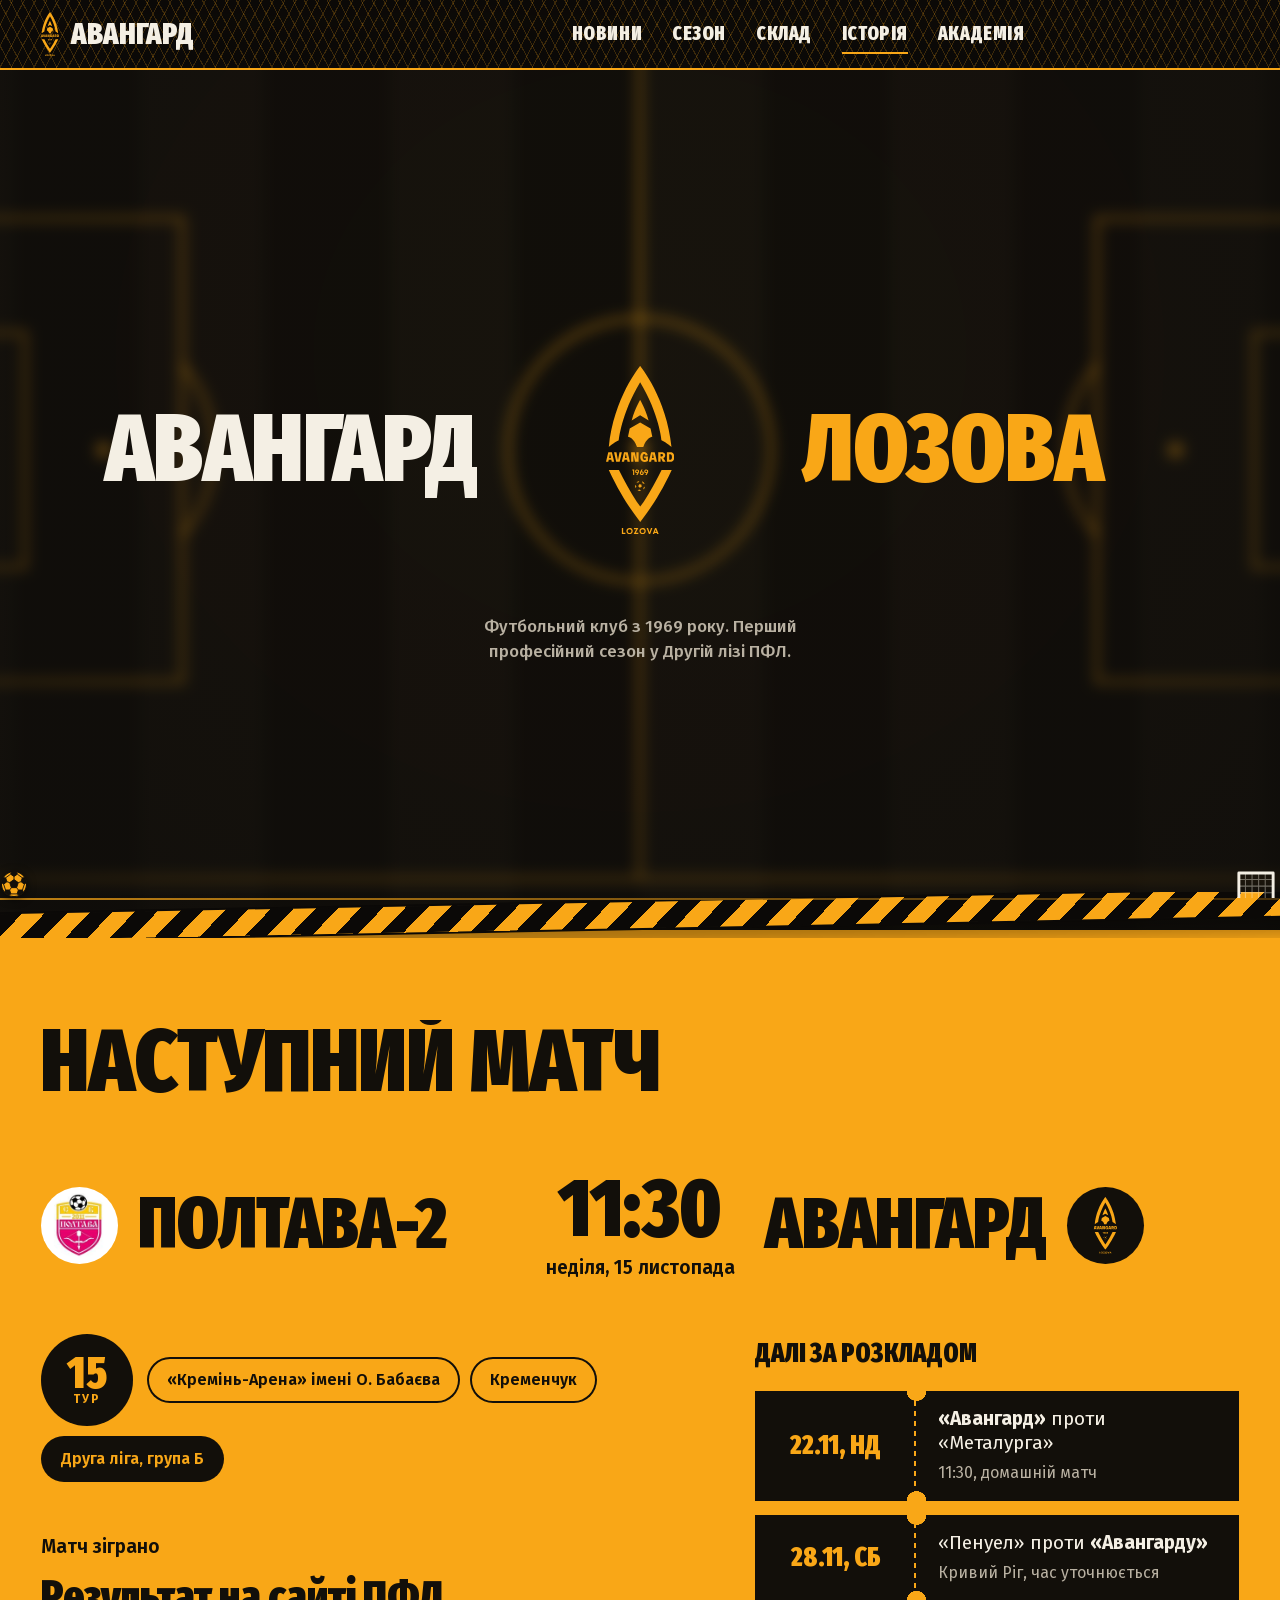
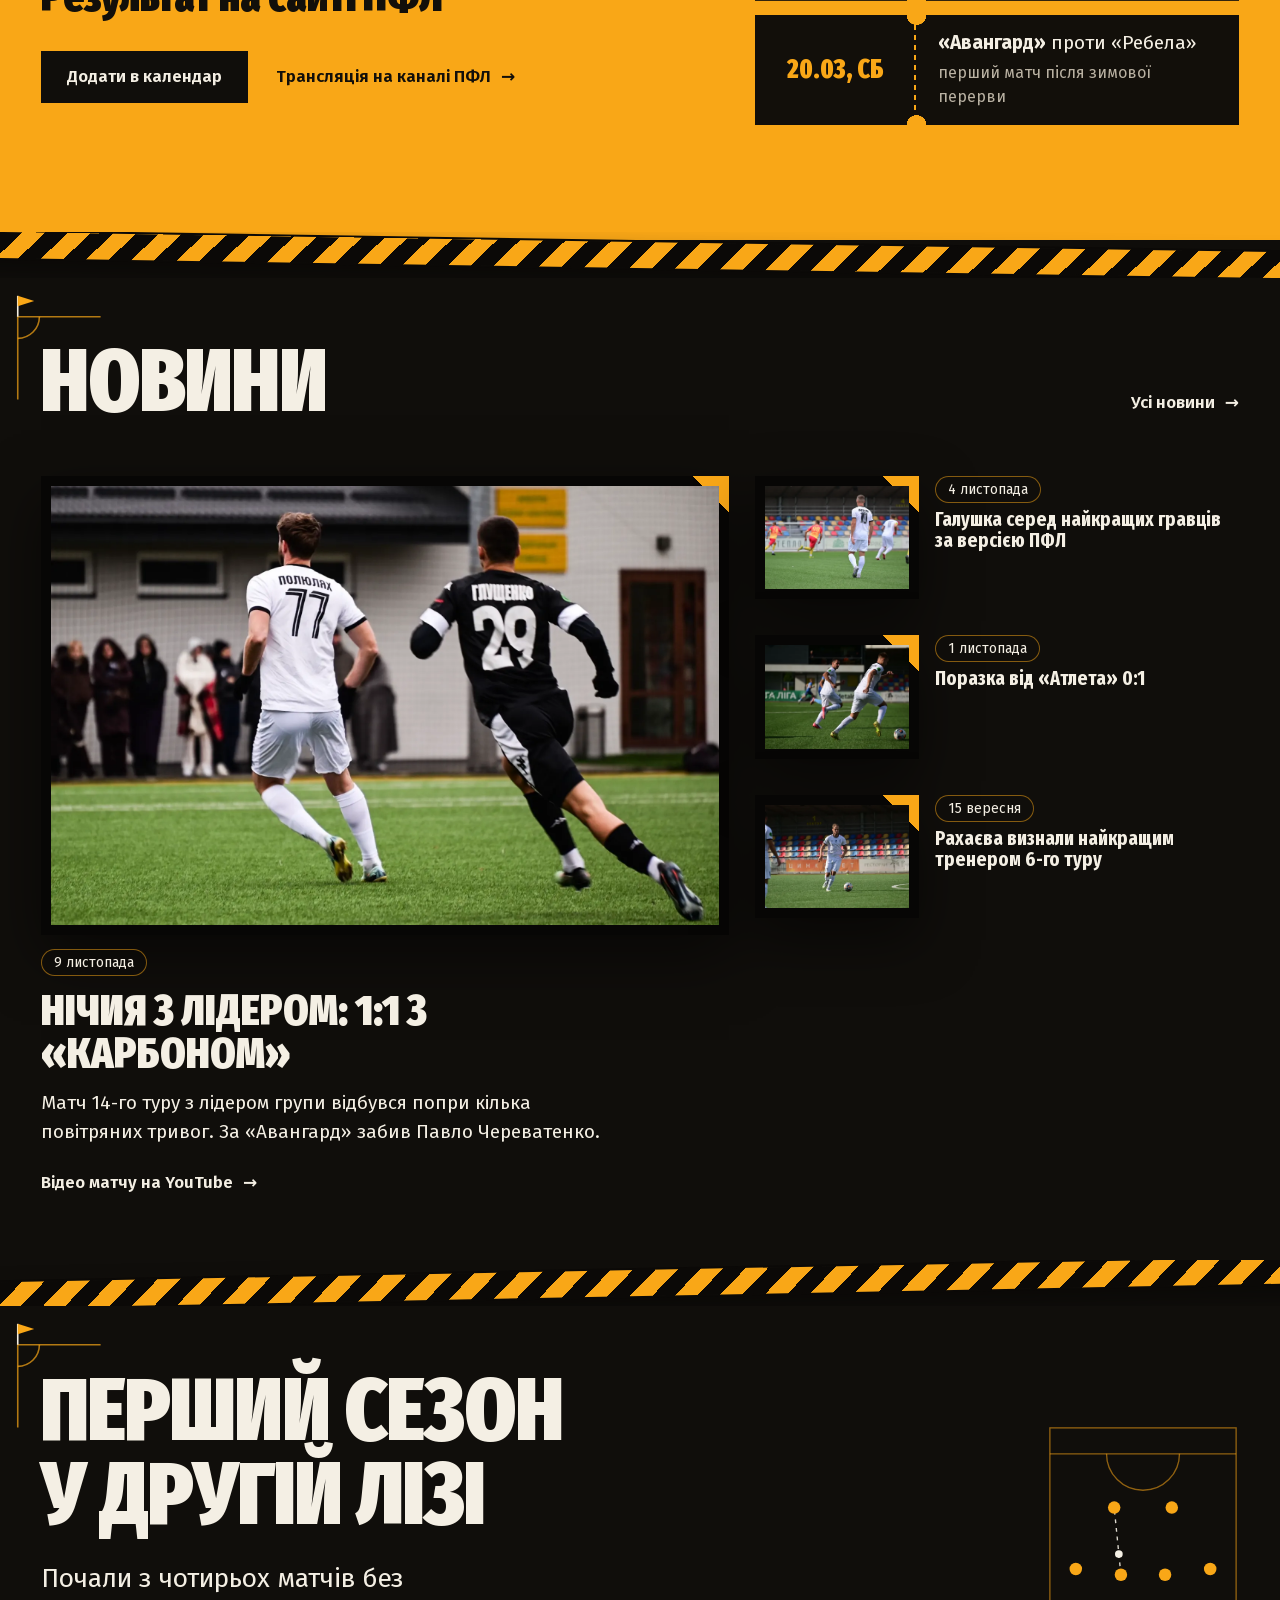
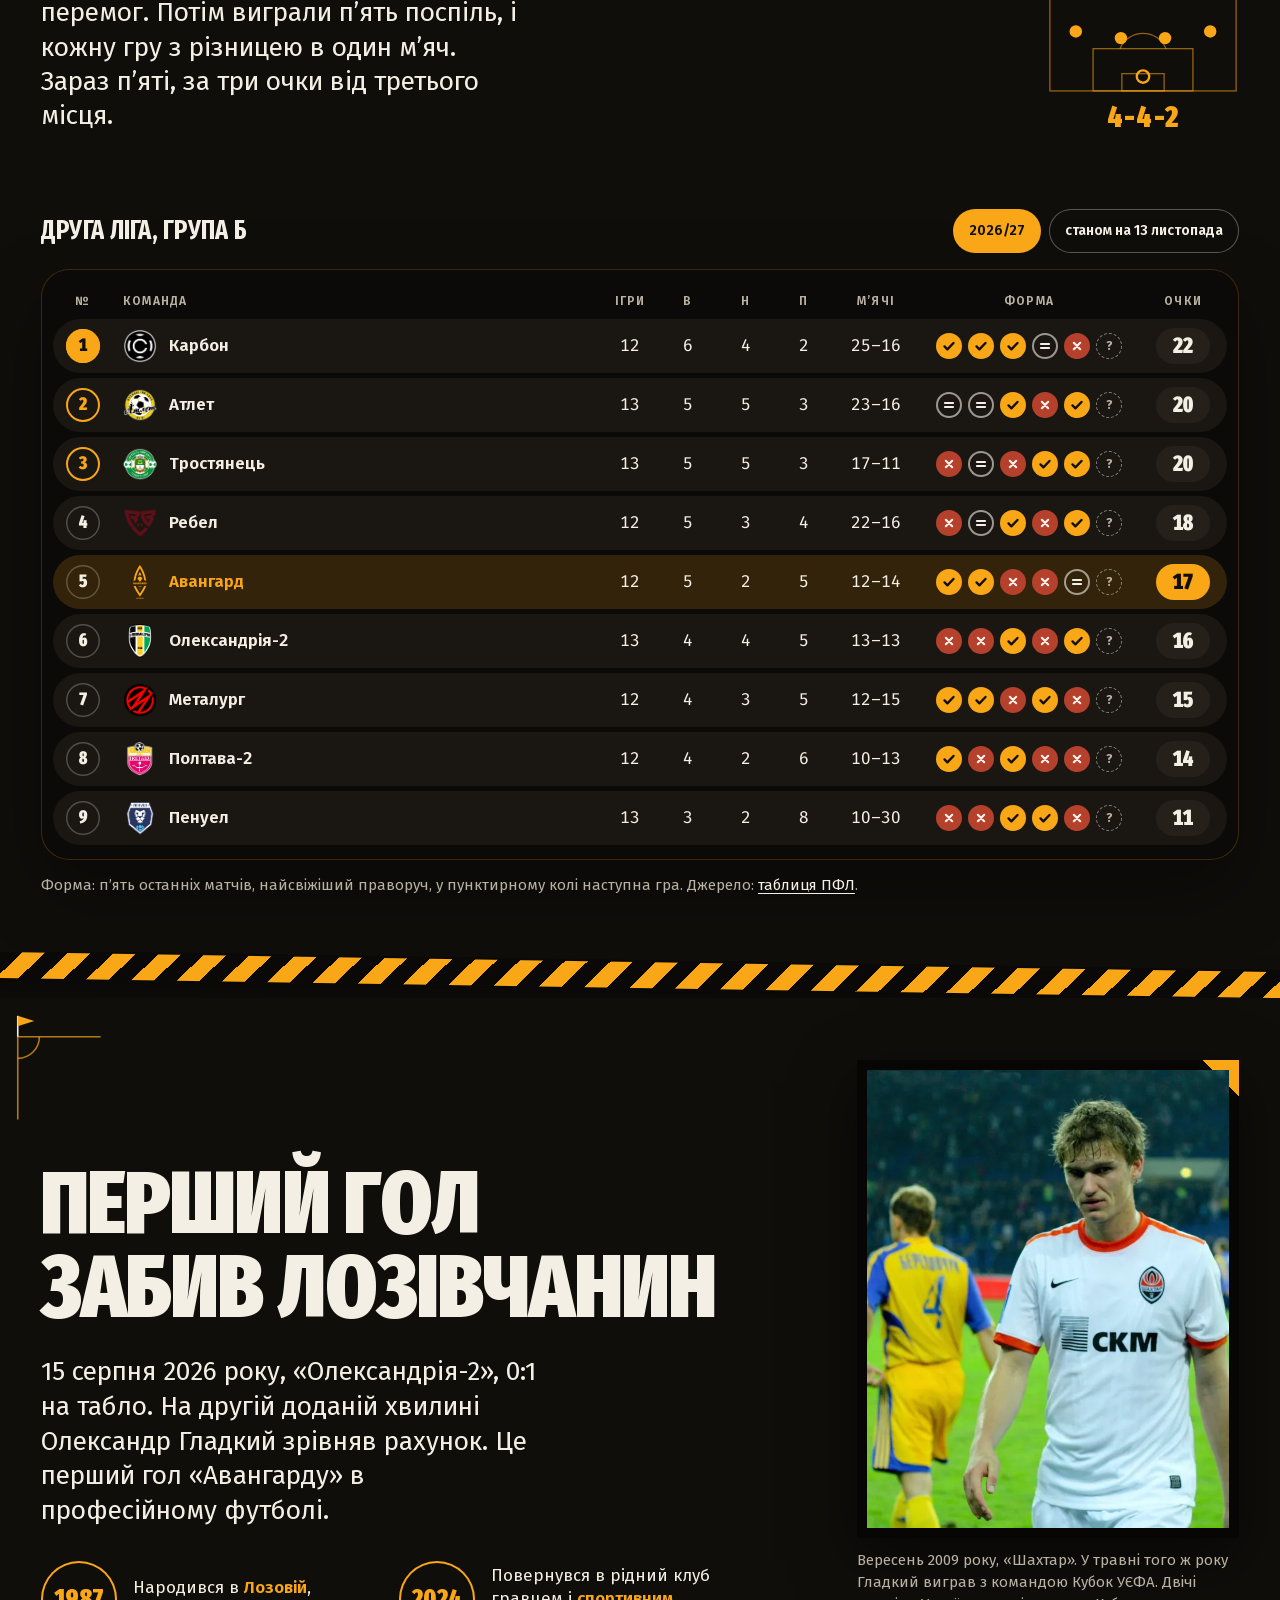
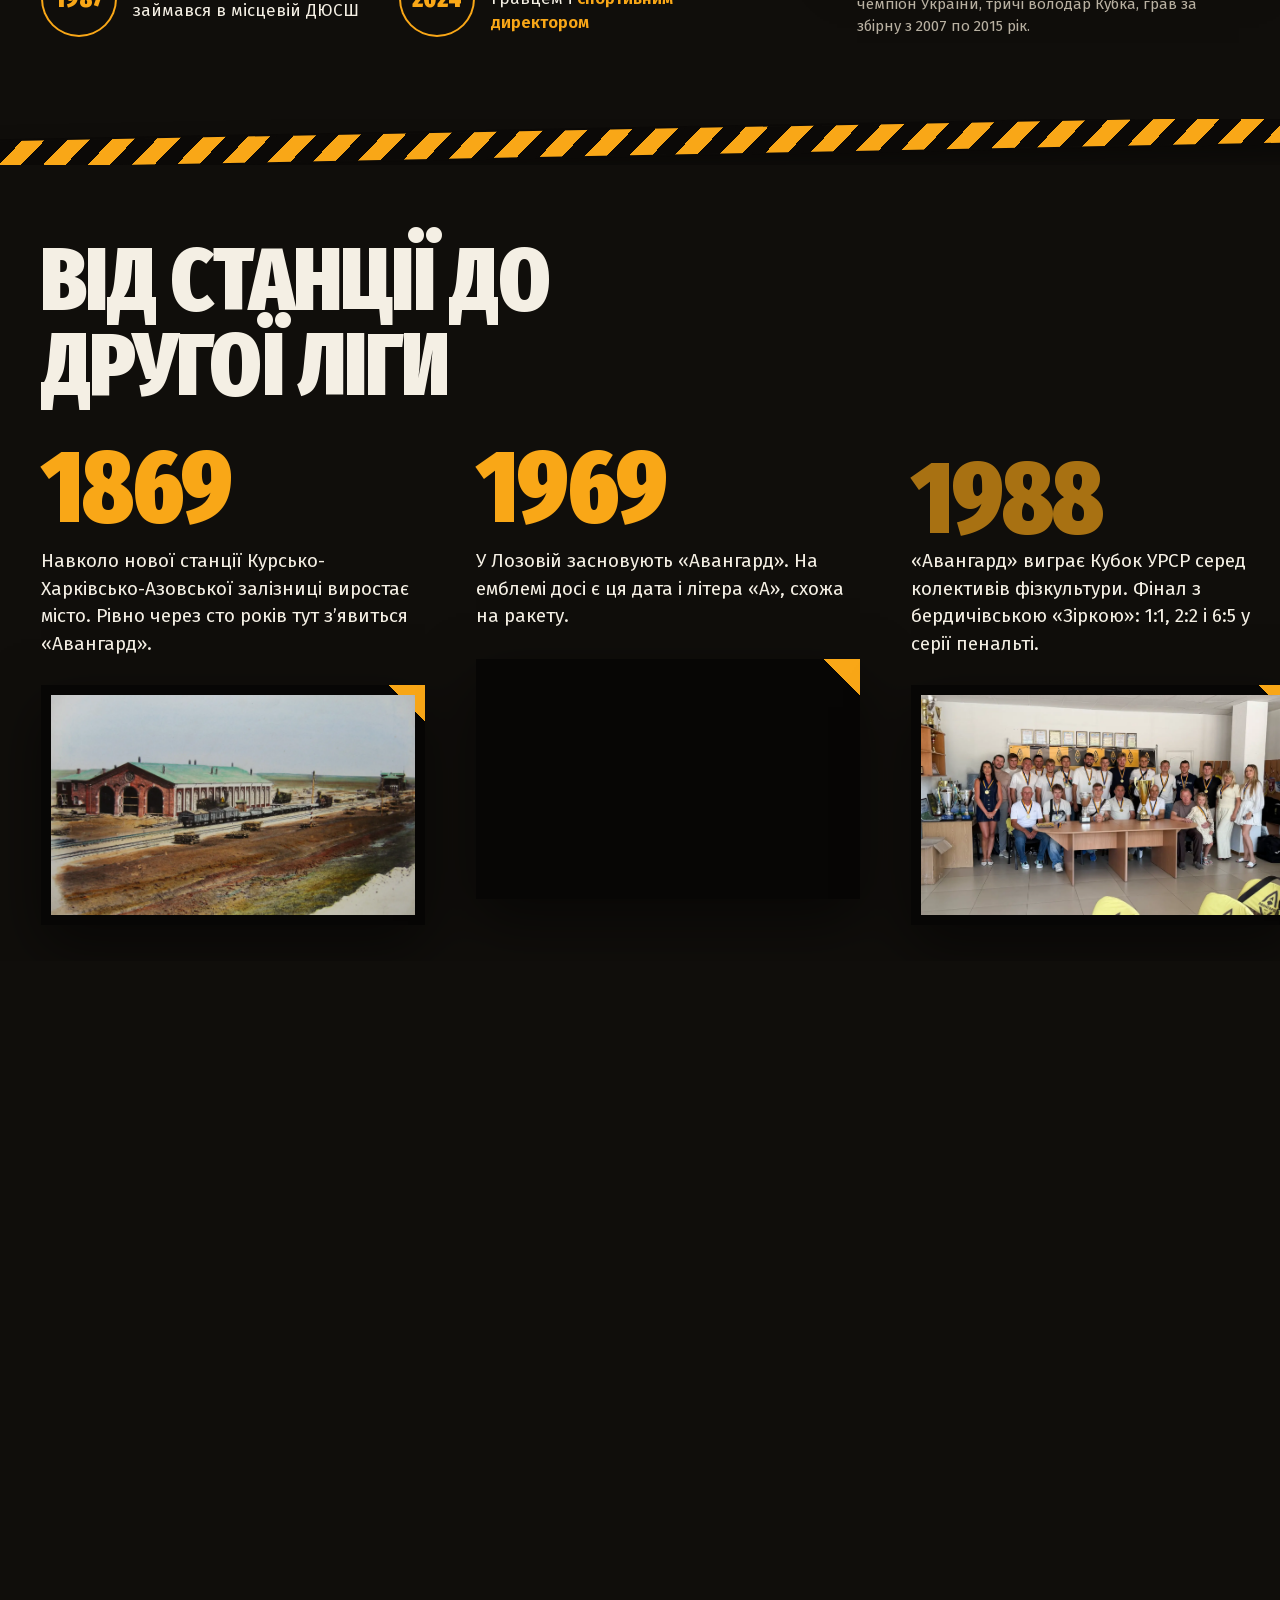
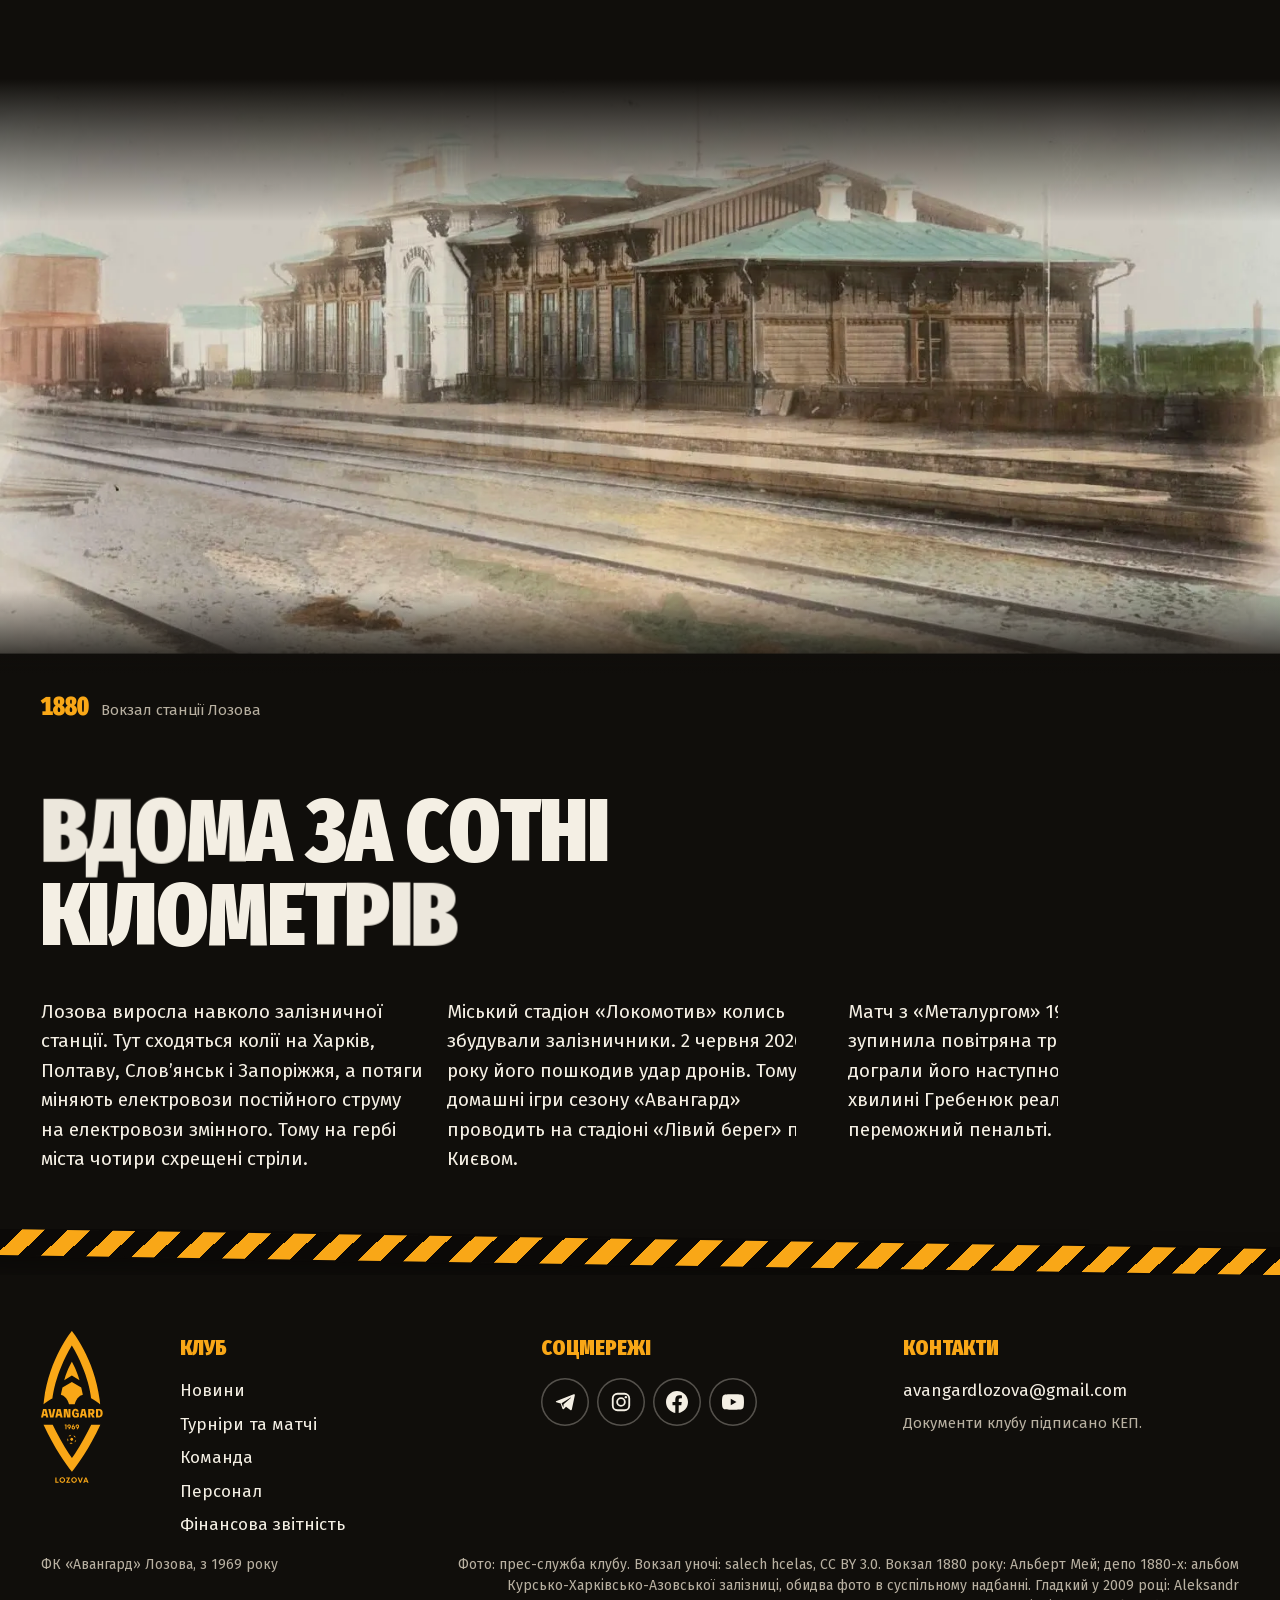
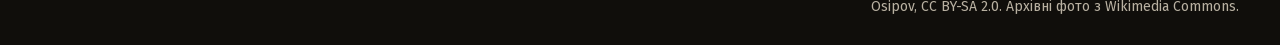
==== commit eb86a5d9: "Прелоадер без м'яча, логотипи команд, справжні фото до років, футбольні анімації Co-Authored-By: Cla" ====
--- a/index.html
+++ b/index.html
@@ -9,8 +9,8 @@
   <link rel="icon" href="assets/img/logo.svg" type="image/svg+xml">
   <link rel="preload" href="assets/fonts/FiraSansExtraCondensed-900-cyrillic.woff2" as="font" type="font/woff2" crossorigin>
   <link rel="preload" href="assets/img/webp/dsc6113.webp" as="image">
-  <link rel="stylesheet" href="css/base.css?v=41">
-  <link rel="stylesheet" href="css/main.css?v=41">
+  <link rel="stylesheet" href="css/base.css?v=47">
+  <link rel="stylesheet" href="css/main.css?v=47">
   <script>(function(d){d.classList.add('js');var nav=(performance.getEntriesByType&&performance.getEntriesByType('navigation')[0])||{};var fromSite=document.referrer.indexOf(location.origin)===0&&nav.type==='navigate';if(!/[?&]still\b/.test(location.search)&&!matchMedia('(prefers-reduced-motion: reduce)').matches&&!fromSite){d.classList.add('loading');setTimeout(function(){d.classList.remove('loading')},9000);}})(document.documentElement);</script>
 </head>
 <body data-page="home">
@@ -27,8 +27,6 @@
   </svg>
   <p class="loader__name"></p>
   <p class="loader__sub">Лозова, з 1969 року</p>
-  <span class="loader__shadow"></span>
-  <span class="loader__ball"><svg><use href="#ball"/></svg></span>
   <span class="loader__ripple"></span>
 </div>
 
@@ -236,15 +234,15 @@
             <tr><th scope="col" class="t-n">№</th><th scope="col" class="t-team">Команда</th><th scope="col" class="t-g"><abbr title="Ігри">Ігри</abbr></th><th scope="col" class="t-w"><abbr title="Виграші">В</abbr></th><th scope="col" class="t-d"><abbr title="Нічиї">Н</abbr></th><th scope="col" class="t-l"><abbr title="Поразки">П</abbr></th><th scope="col" class="t-gl"><abbr title="Забито і пропущено">М’ячі</abbr></th><th scope="col" class="t-form">Форма</th><th scope="col" class="t-pts">Очки</th></tr>
           </thead>
           <tbody>
-            <tr><td class="t-n"><span class="pos pos--top">1</span></td><th scope="row" class="t-team"><span class="code" aria-hidden="true">КАР</span><span class="t-name">Карбон</span></th><td class="t-g">12</td><td class="t-w">6</td><td class="t-d">4</td><td class="t-l">2</td><td class="t-gl">25–16</td><td class="t-form"><ol class="form"><li class="f f--w" data-tip="2:1 з «Металургом», перемога"><svg aria-hidden="true"><use href="#f-w"/></svg><span class="visually-hidden">2:1 з «Металургом», перемога</span></li><li class="f f--w" data-tip="8:1 з «Пенуелом», перемога"><svg aria-hidden="true"><use href="#f-w"/></svg><span class="visually-hidden">8:1 з «Пенуелом», перемога</span></li><li class="f f--w" data-tip="2:1 з «Тростянцем», перемога"><svg aria-hidden="true"><use href="#f-w"/></svg><span class="visually-hidden">2:1 з «Тростянцем», перемога</span></li><li class="f f--d" data-tip="1:1 з «Авангардом», нічия"><svg aria-hidden="true"><use href="#f-d"/></svg><span class="visually-hidden">1:1 з «Авангардом», нічия</span></li><li class="f f--l" data-tip="1:4 з «Атлетом», поразка"><svg aria-hidden="true"><use href="#f-l"/></svg><span class="visually-hidden">1:4 з «Атлетом», поразка</span></li><li class="f f--next" data-tip="Наступна гра 21.11 з «Олександрією-2»"><span aria-hidden="true">?</span><span class="visually-hidden">Наступна гра 21.11 з «Олександрією-2»</span></li></ol></td><td class="t-pts"><span class="pts" data-pts="22">22</span></td></tr>
-            <tr><td class="t-n"><span class="pos pos--top">2</span></td><th scope="row" class="t-team"><span class="code" aria-hidden="true">АТЛ</span><span class="t-name">Атлет</span></th><td class="t-g">13</td><td class="t-w">5</td><td class="t-d">5</td><td class="t-l">3</td><td class="t-gl">23–16</td><td class="t-form"><ol class="form"><li class="f f--d" data-tip="0:0 з «Ребелом», нічия"><svg aria-hidden="true"><use href="#f-d"/></svg><span class="visually-hidden">0:0 з «Ребелом», нічия</span></li><li class="f f--d" data-tip="1:1 з «Тростянцем», нічия"><svg aria-hidden="true"><use href="#f-d"/></svg><span class="visually-hidden">1:1 з «Тростянцем», нічия</span></li><li class="f f--w" data-tip="1:0 з «Авангардом», перемога"><svg aria-hidden="true"><use href="#f-w"/></svg><span class="visually-hidden">1:0 з «Авангардом», перемога</span></li><li class="f f--l" data-tip="1:2 з «Олександрією-2», поразка"><svg aria-hidden="true"><use href="#f-l"/></svg><span class="visually-hidden">1:2 з «Олександрією-2», поразка</span></li><li class="f f--w" data-tip="4:1 з «Карбоном», перемога"><svg aria-hidden="true"><use href="#f-w"/></svg><span class="visually-hidden">4:1 з «Карбоном», перемога</span></li><li class="f f--next" data-tip="Наступна гра 20.11 з «Полтавою-2»"><span aria-hidden="true">?</span><span class="visually-hidden">Наступна гра 20.11 з «Полтавою-2»</span></li></ol></td><td class="t-pts"><span class="pts" data-pts="20">20</span></td></tr>
-            <tr><td class="t-n"><span class="pos pos--top">3</span></td><th scope="row" class="t-team"><span class="code" aria-hidden="true">ТРС</span><span class="t-name">Тростянець</span></th><td class="t-g">13</td><td class="t-w">5</td><td class="t-d">5</td><td class="t-l">3</td><td class="t-gl">17–11</td><td class="t-form"><ol class="form"><li class="f f--l" data-tip="0:1 з «Авангардом», поразка"><svg aria-hidden="true"><use href="#f-l"/></svg><span class="visually-hidden">0:1 з «Авангардом», поразка</span></li><li class="f f--d" data-tip="1:1 з «Атлетом», нічия"><svg aria-hidden="true"><use href="#f-d"/></svg><span class="visually-hidden">1:1 з «Атлетом», нічия</span></li><li class="f f--l" data-tip="1:2 з «Карбоном», поразка"><svg aria-hidden="true"><use href="#f-l"/></svg><span class="visually-hidden">1:2 з «Карбоном», поразка</span></li><li class="f f--w" data-tip="3:0 з «Металургом», перемога"><svg aria-hidden="true"><use href="#f-w"/></svg><span class="visually-hidden">3:0 з «Металургом», перемога</span></li><li class="f f--w" data-tip="3:2 з «Полтавою-2», перемога"><svg aria-hidden="true"><use href="#f-w"/></svg><span class="visually-hidden">3:2 з «Полтавою-2», перемога</span></li><li class="f f--next" data-tip="Наступна гра 14.11 з «Металургом»"><span aria-hidden="true">?</span><span class="visually-hidden">Наступна гра 14.11 з «Металургом»</span></li></ol></td><td class="t-pts"><span class="pts" data-pts="20">20</span></td></tr>
-            <tr><td class="t-n"><span class="pos">4</span></td><th scope="row" class="t-team"><span class="code" aria-hidden="true">РЕБ</span><span class="t-name">Ребел</span></th><td class="t-g">12</td><td class="t-w">5</td><td class="t-d">3</td><td class="t-l">4</td><td class="t-gl">22–16</td><td class="t-form"><ol class="form"><li class="f f--l" data-tip="1:2 з «Авангардом», поразка"><svg aria-hidden="true"><use href="#f-l"/></svg><span class="visually-hidden">1:2 з «Авангардом», поразка</span></li><li class="f f--d" data-tip="0:0 з «Атлетом», нічия"><svg aria-hidden="true"><use href="#f-d"/></svg><span class="visually-hidden">0:0 з «Атлетом», нічия</span></li><li class="f f--w" data-tip="3:0 з «Полтавою-2», перемога"><svg aria-hidden="true"><use href="#f-w"/></svg><span class="visually-hidden">3:0 з «Полтавою-2», перемога</span></li><li class="f f--l" data-tip="0:1 з «Металургом», поразка"><svg aria-hidden="true"><use href="#f-l"/></svg><span class="visually-hidden">0:1 з «Металургом», поразка</span></li><li class="f f--w" data-tip="4:0 з «Пенуелом», перемога"><svg aria-hidden="true"><use href="#f-w"/></svg><span class="visually-hidden">4:0 з «Пенуелом», перемога</span></li><li class="f f--next" data-tip="Наступна гра 14.11 з «Олександрією-2»"><span aria-hidden="true">?</span><span class="visually-hidden">Наступна гра 14.11 з «Олександрією-2»</span></li></ol></td><td class="t-pts"><span class="pts" data-pts="18">18</span></td></tr>
-            <tr class="is-us"><td class="t-n"><span class="pos">5</span></td><th scope="row" class="t-team"><span class="code code--us" aria-hidden="true"><svg><use href="#emblem"/></svg></span><span class="t-name">Авангард</span></th><td class="t-g">12</td><td class="t-w">5</td><td class="t-d">2</td><td class="t-l">5</td><td class="t-gl">12–14</td><td class="t-form"><ol class="form"><li class="f f--w" data-tip="2:1 з «Ребелом», перемога"><svg aria-hidden="true"><use href="#f-w"/></svg><span class="visually-hidden">2:1 з «Ребелом», перемога</span></li><li class="f f--w" data-tip="1:0 з «Тростянцем», перемога"><svg aria-hidden="true"><use href="#f-w"/></svg><span class="visually-hidden">1:0 з «Тростянцем», перемога</span></li><li class="f f--l" data-tip="1:3 з «Олександрією-2», поразка"><svg aria-hidden="true"><use href="#f-l"/></svg><span class="visually-hidden">1:3 з «Олександрією-2», поразка</span></li><li class="f f--l" data-tip="0:1 з «Атлетом», поразка"><svg aria-hidden="true"><use href="#f-l"/></svg><span class="visually-hidden">0:1 з «Атлетом», поразка</span></li><li class="f f--d" data-tip="1:1 з «Карбоном», нічия"><svg aria-hidden="true"><use href="#f-d"/></svg><span class="visually-hidden">1:1 з «Карбоном», нічия</span></li><li class="f f--next" data-tip="Наступна гра 15.11 з «Полтавою-2»"><span aria-hidden="true">?</span><span class="visually-hidden">Наступна гра 15.11 з «Полтавою-2»</span></li></ol></td><td class="t-pts"><span class="pts" data-pts="17">17</span></td></tr>
-            <tr><td class="t-n"><span class="pos">6</span></td><th scope="row" class="t-team"><span class="code" aria-hidden="true">ОЛК</span><span class="t-name">Олександрія-2</span></th><td class="t-g">13</td><td class="t-w">4</td><td class="t-d">4</td><td class="t-l">5</td><td class="t-gl">13–13</td><td class="t-form"><ol class="form"><li class="f f--l" data-tip="0:1 з «Тростянцем», поразка"><svg aria-hidden="true"><use href="#f-l"/></svg><span class="visually-hidden">0:1 з «Тростянцем», поразка</span></li><li class="f f--l" data-tip="0:2 з «Металургом», поразка"><svg aria-hidden="true"><use href="#f-l"/></svg><span class="visually-hidden">0:2 з «Металургом», поразка</span></li><li class="f f--w" data-tip="3:1 з «Авангардом», перемога"><svg aria-hidden="true"><use href="#f-w"/></svg><span class="visually-hidden">3:1 з «Авангардом», перемога</span></li><li class="f f--l" data-tip="0:1 з «Пенуелом», поразка"><svg aria-hidden="true"><use href="#f-l"/></svg><span class="visually-hidden">0:1 з «Пенуелом», поразка</span></li><li class="f f--w" data-tip="2:1 з «Атлетом», перемога"><svg aria-hidden="true"><use href="#f-w"/></svg><span class="visually-hidden">2:1 з «Атлетом», перемога</span></li><li class="f f--next" data-tip="Наступна гра 14.11 з «Ребелом»"><span aria-hidden="true">?</span><span class="visually-hidden">Наступна гра 14.11 з «Ребелом»</span></li></ol></td><td class="t-pts"><span class="pts" data-pts="16">16</span></td></tr>
-            <tr><td class="t-n"><span class="pos">7</span></td><th scope="row" class="t-team"><span class="code" aria-hidden="true">МЕТ</span><span class="t-name">Металург</span></th><td class="t-g">12</td><td class="t-w">4</td><td class="t-d">3</td><td class="t-l">5</td><td class="t-gl">12–15</td><td class="t-form"><ol class="form"><li class="f f--w" data-tip="1:0 з «Полтавою-2», перемога"><svg aria-hidden="true"><use href="#f-w"/></svg><span class="visually-hidden">1:0 з «Полтавою-2», перемога</span></li><li class="f f--w" data-tip="2:0 з «Олександрією-2», перемога"><svg aria-hidden="true"><use href="#f-w"/></svg><span class="visually-hidden">2:0 з «Олександрією-2», перемога</span></li><li class="f f--l" data-tip="0:2 з «Пенуелом», поразка"><svg aria-hidden="true"><use href="#f-l"/></svg><span class="visually-hidden">0:2 з «Пенуелом», поразка</span></li><li class="f f--w" data-tip="1:0 з «Ребелом», перемога"><svg aria-hidden="true"><use href="#f-w"/></svg><span class="visually-hidden">1:0 з «Ребелом», перемога</span></li><li class="f f--l" data-tip="0:3 з «Тростянцем», поразка"><svg aria-hidden="true"><use href="#f-l"/></svg><span class="visually-hidden">0:3 з «Тростянцем», поразка</span></li><li class="f f--next" data-tip="Наступна гра 14.11 з «Тростянцем»"><span aria-hidden="true">?</span><span class="visually-hidden">Наступна гра 14.11 з «Тростянцем»</span></li></ol></td><td class="t-pts"><span class="pts" data-pts="15">15</span></td></tr>
-            <tr><td class="t-n"><span class="pos">8</span></td><th scope="row" class="t-team"><span class="code" aria-hidden="true">ПЛТ</span><span class="t-name">Полтава-2</span></th><td class="t-g">12</td><td class="t-w">4</td><td class="t-d">2</td><td class="t-l">6</td><td class="t-gl">10–13</td><td class="t-form"><ol class="form"><li class="f f--w" data-tip="1:0 з «Олександрією-2», перемога"><svg aria-hidden="true"><use href="#f-w"/></svg><span class="visually-hidden">1:0 з «Олександрією-2», перемога</span></li><li class="f f--l" data-tip="0:1 з «Металургом», поразка"><svg aria-hidden="true"><use href="#f-l"/></svg><span class="visually-hidden">0:1 з «Металургом», поразка</span></li><li class="f f--w" data-tip="3:0 з «Пенуелом», перемога"><svg aria-hidden="true"><use href="#f-w"/></svg><span class="visually-hidden">3:0 з «Пенуелом», перемога</span></li><li class="f f--l" data-tip="0:3 з «Ребелом», поразка"><svg aria-hidden="true"><use href="#f-l"/></svg><span class="visually-hidden">0:3 з «Ребелом», поразка</span></li><li class="f f--l" data-tip="2:3 з «Тростянцем», поразка"><svg aria-hidden="true"><use href="#f-l"/></svg><span class="visually-hidden">2:3 з «Тростянцем», поразка</span></li><li class="f f--next" data-tip="Наступна гра 15.11 з «Авангардом»"><span aria-hidden="true">?</span><span class="visually-hidden">Наступна гра 15.11 з «Авангардом»</span></li></ol></td><td class="t-pts"><span class="pts" data-pts="14">14</span></td></tr>
-            <tr><td class="t-n"><span class="pos">9</span></td><th scope="row" class="t-team"><span class="code" aria-hidden="true">ПЕН</span><span class="t-name">Пенуел</span></th><td class="t-g">13</td><td class="t-w">3</td><td class="t-d">2</td><td class="t-l">8</td><td class="t-gl">10–30</td><td class="t-form"><ol class="form"><li class="f f--l" data-tip="1:8 з «Карбоном», поразка"><svg aria-hidden="true"><use href="#f-l"/></svg><span class="visually-hidden">1:8 з «Карбоном», поразка</span></li><li class="f f--l" data-tip="0:3 з «Полтавою-2», поразка"><svg aria-hidden="true"><use href="#f-l"/></svg><span class="visually-hidden">0:3 з «Полтавою-2», поразка</span></li><li class="f f--w" data-tip="2:0 з «Металургом», перемога"><svg aria-hidden="true"><use href="#f-w"/></svg><span class="visually-hidden">2:0 з «Металургом», перемога</span></li><li class="f f--w" data-tip="1:0 з «Олександрією-2», перемога"><svg aria-hidden="true"><use href="#f-w"/></svg><span class="visually-hidden">1:0 з «Олександрією-2», перемога</span></li><li class="f f--l" data-tip="0:4 з «Ребелом», поразка"><svg aria-hidden="true"><use href="#f-l"/></svg><span class="visually-hidden">0:4 з «Ребелом», поразка</span></li><li class="f f--next" data-tip="Наступна гра 21.11 з «Тростянцем»"><span aria-hidden="true">?</span><span class="visually-hidden">Наступна гра 21.11 з «Тростянцем»</span></li></ol></td><td class="t-pts"><span class="pts" data-pts="11">11</span></td></tr>
+            <tr><td class="t-n"><span class="pos pos--top">1</span></td><th scope="row" class="t-team"><img class="tlogo" src="assets/img/teams/karbon.png" width="150" height="150" alt="" loading="lazy" decoding="async"><span class="t-name">Карбон</span></th><td class="t-g">12</td><td class="t-w">6</td><td class="t-d">4</td><td class="t-l">2</td><td class="t-gl">25–16</td><td class="t-form"><ol class="form"><li class="f f--w" data-tip="2:1 з «Металургом», перемога"><svg aria-hidden="true"><use href="#f-w"/></svg><span class="visually-hidden">2:1 з «Металургом», перемога</span></li><li class="f f--w" data-tip="8:1 з «Пенуелом», перемога"><svg aria-hidden="true"><use href="#f-w"/></svg><span class="visually-hidden">8:1 з «Пенуелом», перемога</span></li><li class="f f--w" data-tip="2:1 з «Тростянцем», перемога"><svg aria-hidden="true"><use href="#f-w"/></svg><span class="visually-hidden">2:1 з «Тростянцем», перемога</span></li><li class="f f--d" data-tip="1:1 з «Авангардом», нічия"><svg aria-hidden="true"><use href="#f-d"/></svg><span class="visually-hidden">1:1 з «Авангардом», нічия</span></li><li class="f f--l" data-tip="1:4 з «Атлетом», поразка"><svg aria-hidden="true"><use href="#f-l"/></svg><span class="visually-hidden">1:4 з «Атлетом», поразка</span></li><li class="f f--next" data-tip="Наступна гра 21.11 з «Олександрією-2»"><span aria-hidden="true">?</span><span class="visually-hidden">Наступна гра 21.11 з «Олександрією-2»</span></li></ol></td><td class="t-pts"><span class="pts" data-pts="22">22</span></td></tr>
+            <tr><td class="t-n"><span class="pos pos--top">2</span></td><th scope="row" class="t-team"><img class="tlogo" src="assets/img/teams/atlet.png" width="150" height="150" alt="" loading="lazy" decoding="async"><span class="t-name">Атлет</span></th><td class="t-g">13</td><td class="t-w">5</td><td class="t-d">5</td><td class="t-l">3</td><td class="t-gl">23–16</td><td class="t-form"><ol class="form"><li class="f f--d" data-tip="0:0 з «Ребелом», нічия"><svg aria-hidden="true"><use href="#f-d"/></svg><span class="visually-hidden">0:0 з «Ребелом», нічия</span></li><li class="f f--d" data-tip="1:1 з «Тростянцем», нічия"><svg aria-hidden="true"><use href="#f-d"/></svg><span class="visually-hidden">1:1 з «Тростянцем», нічия</span></li><li class="f f--w" data-tip="1:0 з «Авангардом», перемога"><svg aria-hidden="true"><use href="#f-w"/></svg><span class="visually-hidden">1:0 з «Авангардом», перемога</span></li><li class="f f--l" data-tip="1:2 з «Олександрією-2», поразка"><svg aria-hidden="true"><use href="#f-l"/></svg><span class="visually-hidden">1:2 з «Олександрією-2», поразка</span></li><li class="f f--w" data-tip="4:1 з «Карбоном», перемога"><svg aria-hidden="true"><use href="#f-w"/></svg><span class="visually-hidden">4:1 з «Карбоном», перемога</span></li><li class="f f--next" data-tip="Наступна гра 20.11 з «Полтавою-2»"><span aria-hidden="true">?</span><span class="visually-hidden">Наступна гра 20.11 з «Полтавою-2»</span></li></ol></td><td class="t-pts"><span class="pts" data-pts="20">20</span></td></tr>
+            <tr><td class="t-n"><span class="pos pos--top">3</span></td><th scope="row" class="t-team"><img class="tlogo" src="assets/img/teams/trostianets.png" width="150" height="150" alt="" loading="lazy" decoding="async"><span class="t-name">Тростянець</span></th><td class="t-g">13</td><td class="t-w">5</td><td class="t-d">5</td><td class="t-l">3</td><td class="t-gl">17–11</td><td class="t-form"><ol class="form"><li class="f f--l" data-tip="0:1 з «Авангардом», поразка"><svg aria-hidden="true"><use href="#f-l"/></svg><span class="visually-hidden">0:1 з «Авангардом», поразка</span></li><li class="f f--d" data-tip="1:1 з «Атлетом», нічия"><svg aria-hidden="true"><use href="#f-d"/></svg><span class="visually-hidden">1:1 з «Атлетом», нічия</span></li><li class="f f--l" data-tip="1:2 з «Карбоном», поразка"><svg aria-hidden="true"><use href="#f-l"/></svg><span class="visually-hidden">1:2 з «Карбоном», поразка</span></li><li class="f f--w" data-tip="3:0 з «Металургом», перемога"><svg aria-hidden="true"><use href="#f-w"/></svg><span class="visually-hidden">3:0 з «Металургом», перемога</span></li><li class="f f--w" data-tip="3:2 з «Полтавою-2», перемога"><svg aria-hidden="true"><use href="#f-w"/></svg><span class="visually-hidden">3:2 з «Полтавою-2», перемога</span></li><li class="f f--next" data-tip="Наступна гра 14.11 з «Металургом»"><span aria-hidden="true">?</span><span class="visually-hidden">Наступна гра 14.11 з «Металургом»</span></li></ol></td><td class="t-pts"><span class="pts" data-pts="20">20</span></td></tr>
+            <tr><td class="t-n"><span class="pos">4</span></td><th scope="row" class="t-team"><img class="tlogo" src="assets/img/teams/rebel.png" width="150" height="150" alt="" loading="lazy" decoding="async"><span class="t-name">Ребел</span></th><td class="t-g">12</td><td class="t-w">5</td><td class="t-d">3</td><td class="t-l">4</td><td class="t-gl">22–16</td><td class="t-form"><ol class="form"><li class="f f--l" data-tip="1:2 з «Авангардом», поразка"><svg aria-hidden="true"><use href="#f-l"/></svg><span class="visually-hidden">1:2 з «Авангардом», поразка</span></li><li class="f f--d" data-tip="0:0 з «Атлетом», нічия"><svg aria-hidden="true"><use href="#f-d"/></svg><span class="visually-hidden">0:0 з «Атлетом», нічия</span></li><li class="f f--w" data-tip="3:0 з «Полтавою-2», перемога"><svg aria-hidden="true"><use href="#f-w"/></svg><span class="visually-hidden">3:0 з «Полтавою-2», перемога</span></li><li class="f f--l" data-tip="0:1 з «Металургом», поразка"><svg aria-hidden="true"><use href="#f-l"/></svg><span class="visually-hidden">0:1 з «Металургом», поразка</span></li><li class="f f--w" data-tip="4:0 з «Пенуелом», перемога"><svg aria-hidden="true"><use href="#f-w"/></svg><span class="visually-hidden">4:0 з «Пенуелом», перемога</span></li><li class="f f--next" data-tip="Наступна гра 14.11 з «Олександрією-2»"><span aria-hidden="true">?</span><span class="visually-hidden">Наступна гра 14.11 з «Олександрією-2»</span></li></ol></td><td class="t-pts"><span class="pts" data-pts="18">18</span></td></tr>
+            <tr class="is-us"><td class="t-n"><span class="pos">5</span></td><th scope="row" class="t-team"><span class="tlogo tlogo--us" aria-hidden="true"><svg><use href="#emblem"/></svg></span><span class="t-name">Авангард</span></th><td class="t-g">12</td><td class="t-w">5</td><td class="t-d">2</td><td class="t-l">5</td><td class="t-gl">12–14</td><td class="t-form"><ol class="form"><li class="f f--w" data-tip="2:1 з «Ребелом», перемога"><svg aria-hidden="true"><use href="#f-w"/></svg><span class="visually-hidden">2:1 з «Ребелом», перемога</span></li><li class="f f--w" data-tip="1:0 з «Тростянцем», перемога"><svg aria-hidden="true"><use href="#f-w"/></svg><span class="visually-hidden">1:0 з «Тростянцем», перемога</span></li><li class="f f--l" data-tip="1:3 з «Олександрією-2», поразка"><svg aria-hidden="true"><use href="#f-l"/></svg><span class="visually-hidden">1:3 з «Олександрією-2», поразка</span></li><li class="f f--l" data-tip="0:1 з «Атлетом», поразка"><svg aria-hidden="true"><use href="#f-l"/></svg><span class="visually-hidden">0:1 з «Атлетом», поразка</span></li><li class="f f--d" data-tip="1:1 з «Карбоном», нічия"><svg aria-hidden="true"><use href="#f-d"/></svg><span class="visually-hidden">1:1 з «Карбоном», нічия</span></li><li class="f f--next" data-tip="Наступна гра 15.11 з «Полтавою-2»"><span aria-hidden="true">?</span><span class="visually-hidden">Наступна гра 15.11 з «Полтавою-2»</span></li></ol></td><td class="t-pts"><span class="pts" data-pts="17">17</span></td></tr>
+            <tr><td class="t-n"><span class="pos">6</span></td><th scope="row" class="t-team"><img class="tlogo" src="assets/img/teams/oleksandriia2.png" width="150" height="150" alt="" loading="lazy" decoding="async"><span class="t-name">Олександрія-2</span></th><td class="t-g">13</td><td class="t-w">4</td><td class="t-d">4</td><td class="t-l">5</td><td class="t-gl">13–13</td><td class="t-form"><ol class="form"><li class="f f--l" data-tip="0:1 з «Тростянцем», поразка"><svg aria-hidden="true"><use href="#f-l"/></svg><span class="visually-hidden">0:1 з «Тростянцем», поразка</span></li><li class="f f--l" data-tip="0:2 з «Металургом», поразка"><svg aria-hidden="true"><use href="#f-l"/></svg><span class="visually-hidden">0:2 з «Металургом», поразка</span></li><li class="f f--w" data-tip="3:1 з «Авангардом», перемога"><svg aria-hidden="true"><use href="#f-w"/></svg><span class="visually-hidden">3:1 з «Авангардом», перемога</span></li><li class="f f--l" data-tip="0:1 з «Пенуелом», поразка"><svg aria-hidden="true"><use href="#f-l"/></svg><span class="visually-hidden">0:1 з «Пенуелом», поразка</span></li><li class="f f--w" data-tip="2:1 з «Атлетом», перемога"><svg aria-hidden="true"><use href="#f-w"/></svg><span class="visually-hidden">2:1 з «Атлетом», перемога</span></li><li class="f f--next" data-tip="Наступна гра 14.11 з «Ребелом»"><span aria-hidden="true">?</span><span class="visually-hidden">Наступна гра 14.11 з «Ребелом»</span></li></ol></td><td class="t-pts"><span class="pts" data-pts="16">16</span></td></tr>
+            <tr><td class="t-n"><span class="pos">7</span></td><th scope="row" class="t-team"><img class="tlogo" src="assets/img/teams/metalurh.png" width="150" height="150" alt="" loading="lazy" decoding="async"><span class="t-name">Металург</span></th><td class="t-g">12</td><td class="t-w">4</td><td class="t-d">3</td><td class="t-l">5</td><td class="t-gl">12–15</td><td class="t-form"><ol class="form"><li class="f f--w" data-tip="1:0 з «Полтавою-2», перемога"><svg aria-hidden="true"><use href="#f-w"/></svg><span class="visually-hidden">1:0 з «Полтавою-2», перемога</span></li><li class="f f--w" data-tip="2:0 з «Олександрією-2», перемога"><svg aria-hidden="true"><use href="#f-w"/></svg><span class="visually-hidden">2:0 з «Олександрією-2», перемога</span></li><li class="f f--l" data-tip="0:2 з «Пенуелом», поразка"><svg aria-hidden="true"><use href="#f-l"/></svg><span class="visually-hidden">0:2 з «Пенуелом», поразка</span></li><li class="f f--w" data-tip="1:0 з «Ребелом», перемога"><svg aria-hidden="true"><use href="#f-w"/></svg><span class="visually-hidden">1:0 з «Ребелом», перемога</span></li><li class="f f--l" data-tip="0:3 з «Тростянцем», поразка"><svg aria-hidden="true"><use href="#f-l"/></svg><span class="visually-hidden">0:3 з «Тростянцем», поразка</span></li><li class="f f--next" data-tip="Наступна гра 14.11 з «Тростянцем»"><span aria-hidden="true">?</span><span class="visually-hidden">Наступна гра 14.11 з «Тростянцем»</span></li></ol></td><td class="t-pts"><span class="pts" data-pts="15">15</span></td></tr>
+            <tr><td class="t-n"><span class="pos">8</span></td><th scope="row" class="t-team"><img class="tlogo" src="assets/img/teams/poltava2-pfl.png" width="150" height="150" alt="" loading="lazy" decoding="async"><span class="t-name">Полтава-2</span></th><td class="t-g">12</td><td class="t-w">4</td><td class="t-d">2</td><td class="t-l">6</td><td class="t-gl">10–13</td><td class="t-form"><ol class="form"><li class="f f--w" data-tip="1:0 з «Олександрією-2», перемога"><svg aria-hidden="true"><use href="#f-w"/></svg><span class="visually-hidden">1:0 з «Олександрією-2», перемога</span></li><li class="f f--l" data-tip="0:1 з «Металургом», поразка"><svg aria-hidden="true"><use href="#f-l"/></svg><span class="visually-hidden">0:1 з «Металургом», поразка</span></li><li class="f f--w" data-tip="3:0 з «Пенуелом», перемога"><svg aria-hidden="true"><use href="#f-w"/></svg><span class="visually-hidden">3:0 з «Пенуелом», перемога</span></li><li class="f f--l" data-tip="0:3 з «Ребелом», поразка"><svg aria-hidden="true"><use href="#f-l"/></svg><span class="visually-hidden">0:3 з «Ребелом», поразка</span></li><li class="f f--l" data-tip="2:3 з «Тростянцем», поразка"><svg aria-hidden="true"><use href="#f-l"/></svg><span class="visually-hidden">2:3 з «Тростянцем», поразка</span></li><li class="f f--next" data-tip="Наступна гра 15.11 з «Авангардом»"><span aria-hidden="true">?</span><span class="visually-hidden">Наступна гра 15.11 з «Авангардом»</span></li></ol></td><td class="t-pts"><span class="pts" data-pts="14">14</span></td></tr>
+            <tr><td class="t-n"><span class="pos">9</span></td><th scope="row" class="t-team"><img class="tlogo" src="assets/img/teams/penuel.png" width="150" height="150" alt="" loading="lazy" decoding="async"><span class="t-name">Пенуел</span></th><td class="t-g">13</td><td class="t-w">3</td><td class="t-d">2</td><td class="t-l">8</td><td class="t-gl">10–30</td><td class="t-form"><ol class="form"><li class="f f--l" data-tip="1:8 з «Карбоном», поразка"><svg aria-hidden="true"><use href="#f-l"/></svg><span class="visually-hidden">1:8 з «Карбоном», поразка</span></li><li class="f f--l" data-tip="0:3 з «Полтавою-2», поразка"><svg aria-hidden="true"><use href="#f-l"/></svg><span class="visually-hidden">0:3 з «Полтавою-2», поразка</span></li><li class="f f--w" data-tip="2:0 з «Металургом», перемога"><svg aria-hidden="true"><use href="#f-w"/></svg><span class="visually-hidden">2:0 з «Металургом», перемога</span></li><li class="f f--w" data-tip="1:0 з «Олександрією-2», перемога"><svg aria-hidden="true"><use href="#f-w"/></svg><span class="visually-hidden">1:0 з «Олександрією-2», перемога</span></li><li class="f f--l" data-tip="0:4 з «Ребелом», поразка"><svg aria-hidden="true"><use href="#f-l"/></svg><span class="visually-hidden">0:4 з «Ребелом», поразка</span></li><li class="f f--next" data-tip="Наступна гра 21.11 з «Тростянцем»"><span aria-hidden="true">?</span><span class="visually-hidden">Наступна гра 21.11 з «Тростянцем»</span></li></ol></td><td class="t-pts"><span class="pts" data-pts="11">11</span></td></tr>
           </tbody>
         </table>
       </div>
@@ -285,17 +283,17 @@
         <li class="year">
           <p class="year__n">1969</p>
           <p class="year__t">У Лозовій засновують «Авангард». На емблемі досі є ця дата і літера «А», схожа на ракету.</p>
-          <div class="year__img year__art year__art--crest" role="img" aria-label="Емблема «Авангарду» з датою 1969"><svg aria-hidden="true"><use href="#emblem"/></svg></div>
+          <img class="year__img" src="assets/img/kits-2026.jpg" width="1024" height="576" loading="lazy" decoding="async" alt="Троє гравців «Авангарду» у формі з емблемою клубу на грудях">
         </li>
         <li class="year">
           <p class="year__n">1988</p>
           <p class="year__t">«Авангард» виграє Кубок УРСР серед колективів фізкультури. Фінал з бердичівською «Зіркою»: 1:1, 2:2 і 6:5 у серії пенальті.</p>
-          <div class="year__img year__art" role="img" aria-label="Кубок УРСР, серія пенальті 6:5"><svg class="year__cup" viewBox="0 0 64 64" aria-hidden="true"><path d="M18 8h28v10c0 9-6 16-14 16S18 27 18 18V8Z"/><path d="M18 12H8c0 9 4 14 11 15M46 12h10c0 9-4 14-11 15" fill="none" stroke="currentColor" stroke-width="3.5"/><path d="M28 34h8v10h-8zM20 44h24v6H20zM16 50h32v6H16z"/></svg><p><b>6:5</b><span>серія пенальті<br>у фіналі</span></p></div>
+          <img class="year__img" src="assets/img/webp/img1314.webp" width="1800" height="1013" loading="lazy" decoding="async" alt="Команда «Авангарду» з кубками в клубному офісі">
         </li>
         <li class="year">
           <p class="year__n">1992</p>
           <p class="year__t">«Авангард» учетверте стає чемпіоном Харківської області, після 1982, 1983 і 1988 років.</p>
-          <div class="year__img year__art year__art--titles" role="img" aria-label="Чотири чемпіонства області: 1982, 1983, 1988, 1992"><b>4×</b><p>чемпіон області<span><i>1982</i><i>1983</i><i>1988</i><i>1992</i></span></p></div>
+          <img class="year__img" src="assets/img/match-black-kit.jpg" width="1500" height="1001" loading="lazy" decoding="async" alt="Гравці «Авангарду» в чорній формі під час матчу">
         </li>
         <li class="year">
           <p class="year__n">2021</p>
@@ -305,7 +303,7 @@
         <li class="year">
           <p class="year__n">2026</p>
           <p class="year__t">13 травня «Авангард» виграє Кубок України серед аматорів, 2:0 у фіналі з «Маяком» із Сарн. 18 червня клуб отримує професійний статус.</p>
-          <img class="year__img" src="assets/img/webp/img1314.webp" width="1800" height="1013" loading="lazy" decoding="async" alt="Команда «Авангарду» з кубками в клубному офісі">
+          <img class="year__img" src="assets/img/webp/dsc6113.webp" width="1800" height="1202" loading="lazy" decoding="async" alt="Гравці «Авангарду» в жовтій формі з прапорами України йдуть з поля">
         </li>
         <li class="year">
           <p class="year__n">8.08.2026</p>
@@ -375,6 +373,6 @@
 
 <script src="assets/vendor/gsap.min.js" defer></script>
 <script src="assets/vendor/ScrollTrigger.min.js" defer></script>
-<script src="js/main.js?v=41" defer></script>
+<script src="js/main.js?v=47" defer></script>
 </body>
 </html>
--- a/css/main.css
+++ b/css/main.css
@@ -1410,3 +1410,92 @@
     rgba(12, 10, 8, 0.96);
   box-shadow: 0 2px 0 var(--gold);
 }
+
+
+/* ===== v20 ===== */
+/* table: the club badges */
+.tlogo { display: inline-block; width: 34px; height: 34px; margin-right: 12px; vertical-align: middle; object-fit: contain; }
+.tlogo--us { display: inline-grid; place-items: center; }
+.tlogo--us svg { height: 34px; width: auto; aspect-ratio: 157 / 385; fill: var(--gold); }
+@media (max-width: 560px) { .tlogo { width: 26px; height: 26px; margin-right: 8px; } .tlogo--us svg { height: 26px; } }
+@media (max-width: 560px) {
+  .tlogo { width: 24px; height: 24px; margin-right: 7px; } .tlogo--us svg { height: 24px; }
+  .t-name { font-size: 14px; }
+  .t-n { width: 32px; } .t-form { width: 130px; } .t-pts { width: 46px; }
+  .f { width: 19px; height: 19px; } .f svg { width: 13px; height: 13px; } .f--next { font-size: 10px; }
+  .pts { min-width: 36px; padding: 0 6px; }
+}
+@media (max-width: 560px) {
+  .form { gap: 2px; } .t-form { width: 126px; }
+  .t-name { font-size: 13.5px; letter-spacing: -0.01em; }
+  .tbl td, .tbl tbody th { padding-inline: 3px; }
+}
+
+
+/* ===== v21: small football animations ===== */
+
+/* the touchline along the bottom of the screen, the ball that rolls with the page, the goal at the end */
+.touch { position: fixed; left: 0; right: 0; bottom: 0; bottom: env(safe-area-inset-bottom, 0px); height: 0; z-index: 35; pointer-events: none; }
+.touch__line { position: absolute; left: 0; right: 0; bottom: 0; height: 2px; background: linear-gradient(90deg, rgba(249, 167, 23, 0.75), rgba(249, 167, 23, 0.25)); }
+.touch__ball {
+  position: absolute; left: 0; bottom: 2px; width: 22px; height: 22px; padding: 0; border: 0; background: none; cursor: pointer; pointer-events: auto;
+  -webkit-tap-highlight-color: transparent;
+}
+.touch__ball::after { content: ""; position: absolute; inset: -14px -11px -2px; }
+.touch__skin, .touch__skin svg { display: block; width: 22px; height: 22px; }
+.touch__skin { filter: drop-shadow(0 2px 4px rgba(0, 0, 0, 0.6)); }
+.touch__goal { position: absolute; right: 4px; bottom: 2px; width: 30px; height: 22px; overflow: visible; }
+.touch__frame { fill: none; stroke: var(--ink); stroke-width: 2.2; stroke-linejoin: round; }
+.touch__net { fill: none; stroke: rgba(244, 239, 228, 0.4); stroke-width: 0.8; transform-origin: 50% 100%; }
+.touch.is-goal .touch__frame { stroke: var(--gold); }
+.touch.is-goal .touch__net { stroke: var(--gold); animation: net-shake 0.7s var(--ease-out); }
+@keyframes net-shake {
+  0% { transform: none; } 20% { transform: scale(1.25, 1.12) skewX(-6deg); } 45% { transform: scale(0.94, 0.97) skewX(3deg); }
+  70% { transform: scale(1.06, 1.02) skewX(-1deg); } 100% { transform: none; }
+}
+.loading .touch { visibility: hidden; }
+.menu[open] ~ .touch { visibility: hidden; }
+
+/* the corner of a pitch where a section starts */
+.news, .season, .hometown, .town, .squad, .academy { position: relative; }
+.corner { position: absolute; left: calc(var(--margin) * 0.42); top: clamp(16px, 2vw, 30px); width: clamp(64px, 7vw, 110px); aspect-ratio: 1; pointer-events: none; }
+.corner svg { display: block; width: 100%; height: 100%; overflow: visible; }
+.corner__line { fill: none; stroke: var(--gold); stroke-width: 1.6; vector-effect: non-scaling-stroke; opacity: 0.7; }
+.corner__pole { fill: none; stroke: var(--ink); stroke-width: 1.6; vector-effect: non-scaling-stroke; }
+.corner__cloth { fill: var(--gold); }
+.town .corner { top: clamp(60px, 7vw, 110px); }
+
+/* tactics board beside the season heading */
+.tactic { grid-column: 10 / 13; grid-row: 1 / 3; justify-self: end; align-self: end; width: clamp(150px, 15vw, 210px); margin: 0; display: grid; gap: 8px; }
+.tactic svg { display: block; width: 100%; height: auto; overflow: visible; }
+.tactic__pitch * { fill: none; stroke: rgba(249, 167, 23, 0.55); stroke-width: 1.4; }
+.tactic__dot { fill: var(--gold); }
+.tactic__gk { fill: none; stroke: var(--gold); stroke-width: 2.4; }
+.tactic__ball { fill: var(--ink); }
+.tactic__pass { fill: none; stroke: var(--ink); stroke-width: 1.4; stroke-dasharray: 4 5; opacity: 0; }
+.tactic__name { font-family: var(--display); font-weight: 900; font-size: 30px; line-height: 1; letter-spacing: 0.04em; color: var(--gold); text-align: center; }
+@media (max-width: 900px) {
+  .tactic { grid-column: 1 / -1; grid-row: auto; justify-self: start; width: 150px; grid-template-columns: 150px auto; align-items: center; gap: 18px; }
+  .tactic__name { font-size: 34px; }
+}
+
+/* buttons: a ball crosses the button under the pointer or the finger */
+.btn { position: relative; overflow: hidden; isolation: isolate; }
+.btn::before {
+  content: ""; position: absolute; z-index: -1; left: -28px; top: 50%; width: 22px; height: 22px; margin-top: -11px;
+  background: currentColor; opacity: 0.28;
+  -webkit-mask: url("data:image/svg+xml,%3Csvg xmlns='http://www.w3.org/2000/svg' viewBox='0 0 24 24'%3E%3Ccircle cx='12' cy='12' r='10.5' fill='none' stroke='black' stroke-width='2.4'/%3E%3Cpath d='M12 7l4.8 3.5-1.8 5.6H9l-1.8-5.6z'/%3E%3C/svg%3E") center / contain no-repeat;
+          mask: url("data:image/svg+xml,%3Csvg xmlns='http://www.w3.org/2000/svg' viewBox='0 0 24 24'%3E%3Ccircle cx='12' cy='12' r='10.5' fill='none' stroke='black' stroke-width='2.4'/%3E%3Cpath d='M12 7l4.8 3.5-1.8 5.6H9l-1.8-5.6z'/%3E%3C/svg%3E") center / contain no-repeat;
+  transition: left 0s, transform 0s;
+}
+.btn:hover::before, .btn:active::before { left: calc(100% + 6px); transform: rotate(540deg); transition: left .75s var(--ease-out), transform .75s var(--ease-out); }
+
+/* v21b: a bigger ball and goal, the corner flag clear of the tape */
+.touch__ball, .touch__skin, .touch__skin svg { width: 28px; height: 28px; }
+.touch__goal { width: 40px; height: 29px; }
+.corner { top: clamp(38px, 3.6vw, 58px); }
+.town .corner { top: clamp(70px, 8vw, 120px); }
+.corner__cloth { transform-box: fill-box; }
+.corner__flag { transform-box: fill-box; }
+.tactic__name { white-space: nowrap; }
+@media (max-width: 900px) { .tactic { width: auto; grid-template-columns: 150px max-content; } }
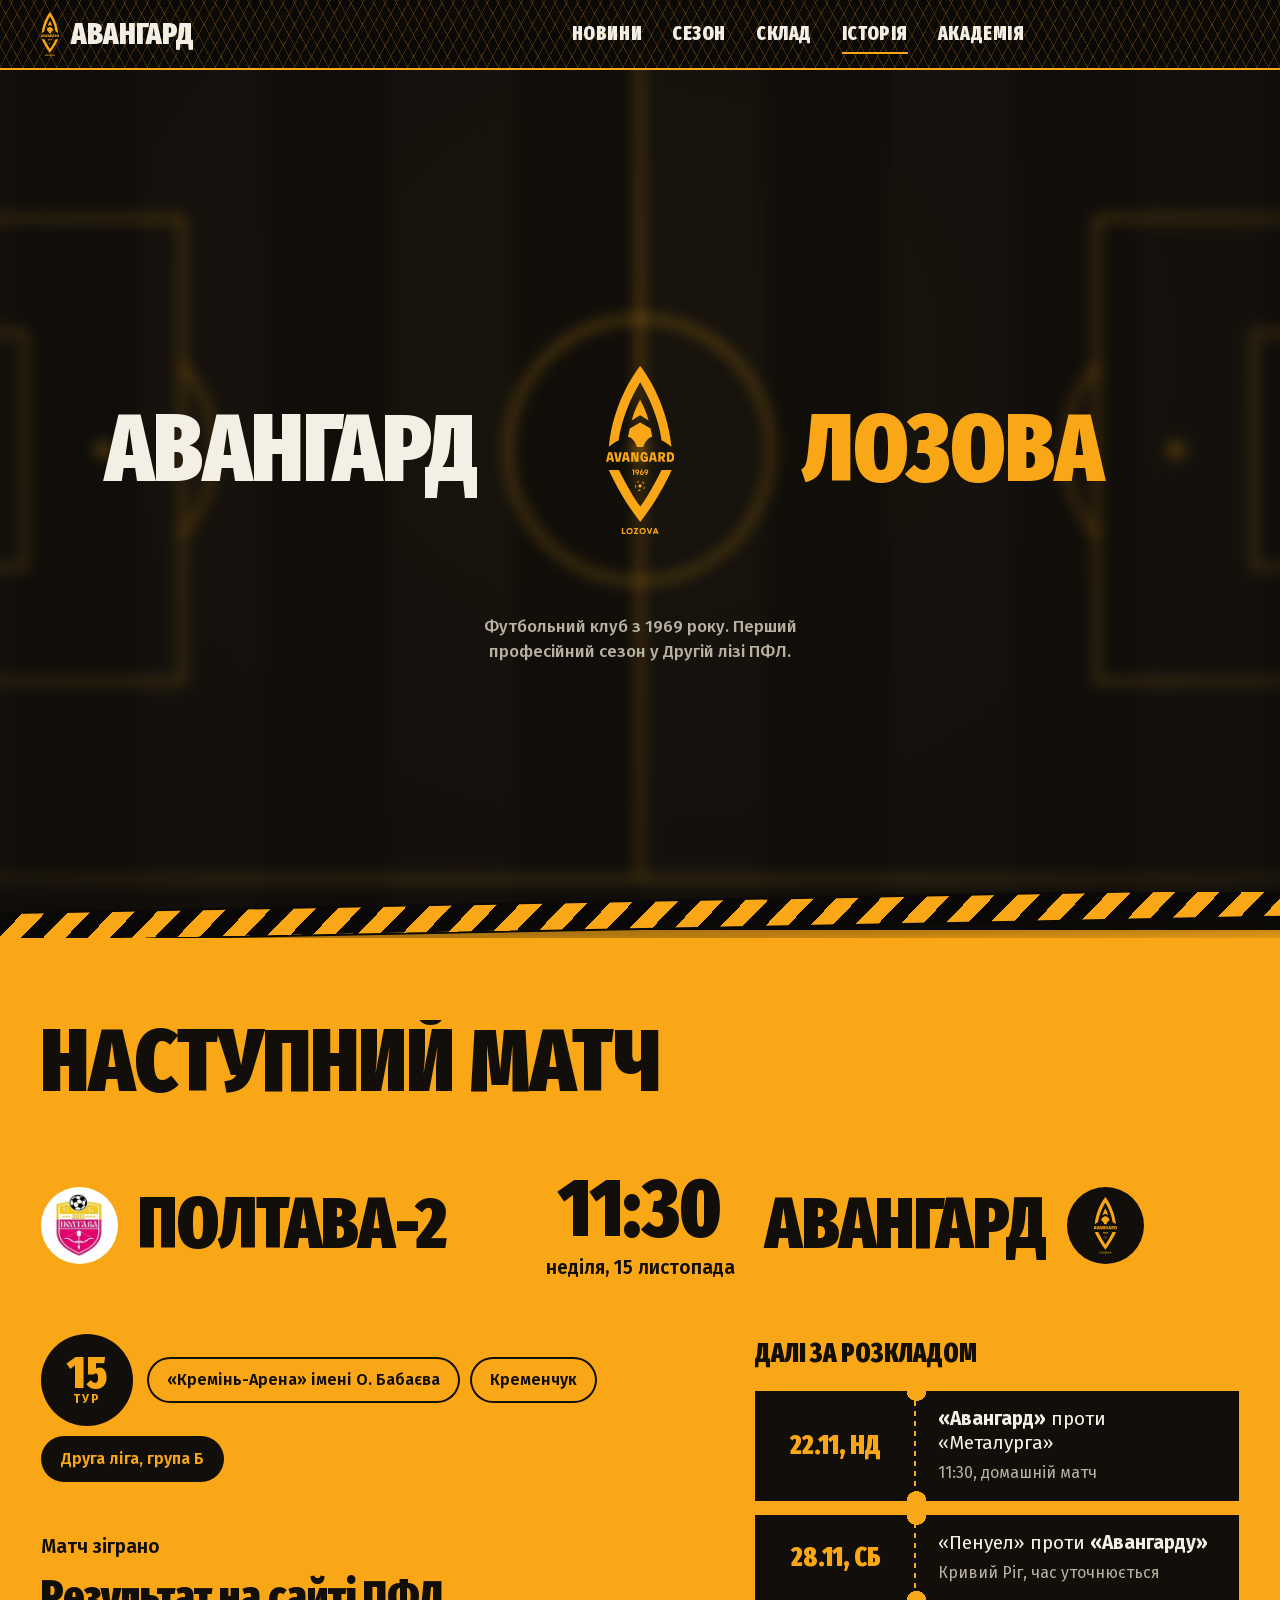
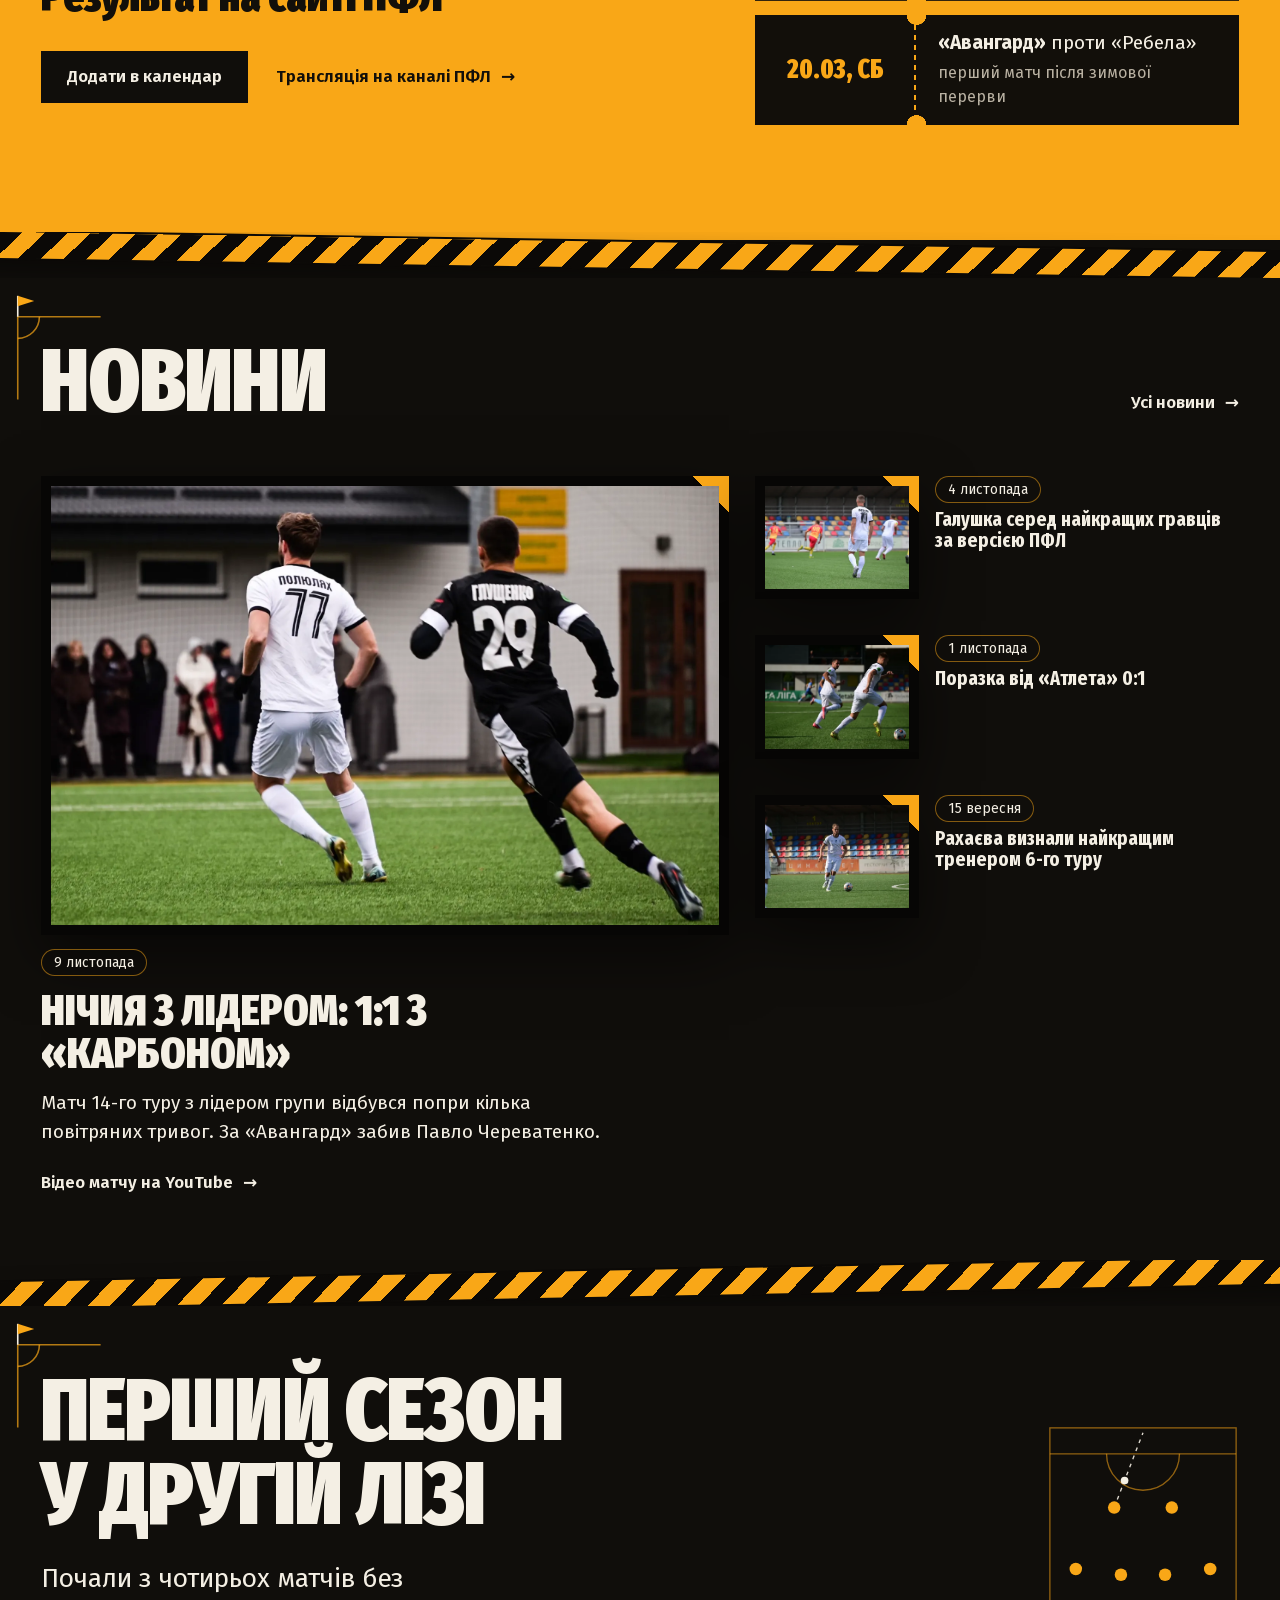
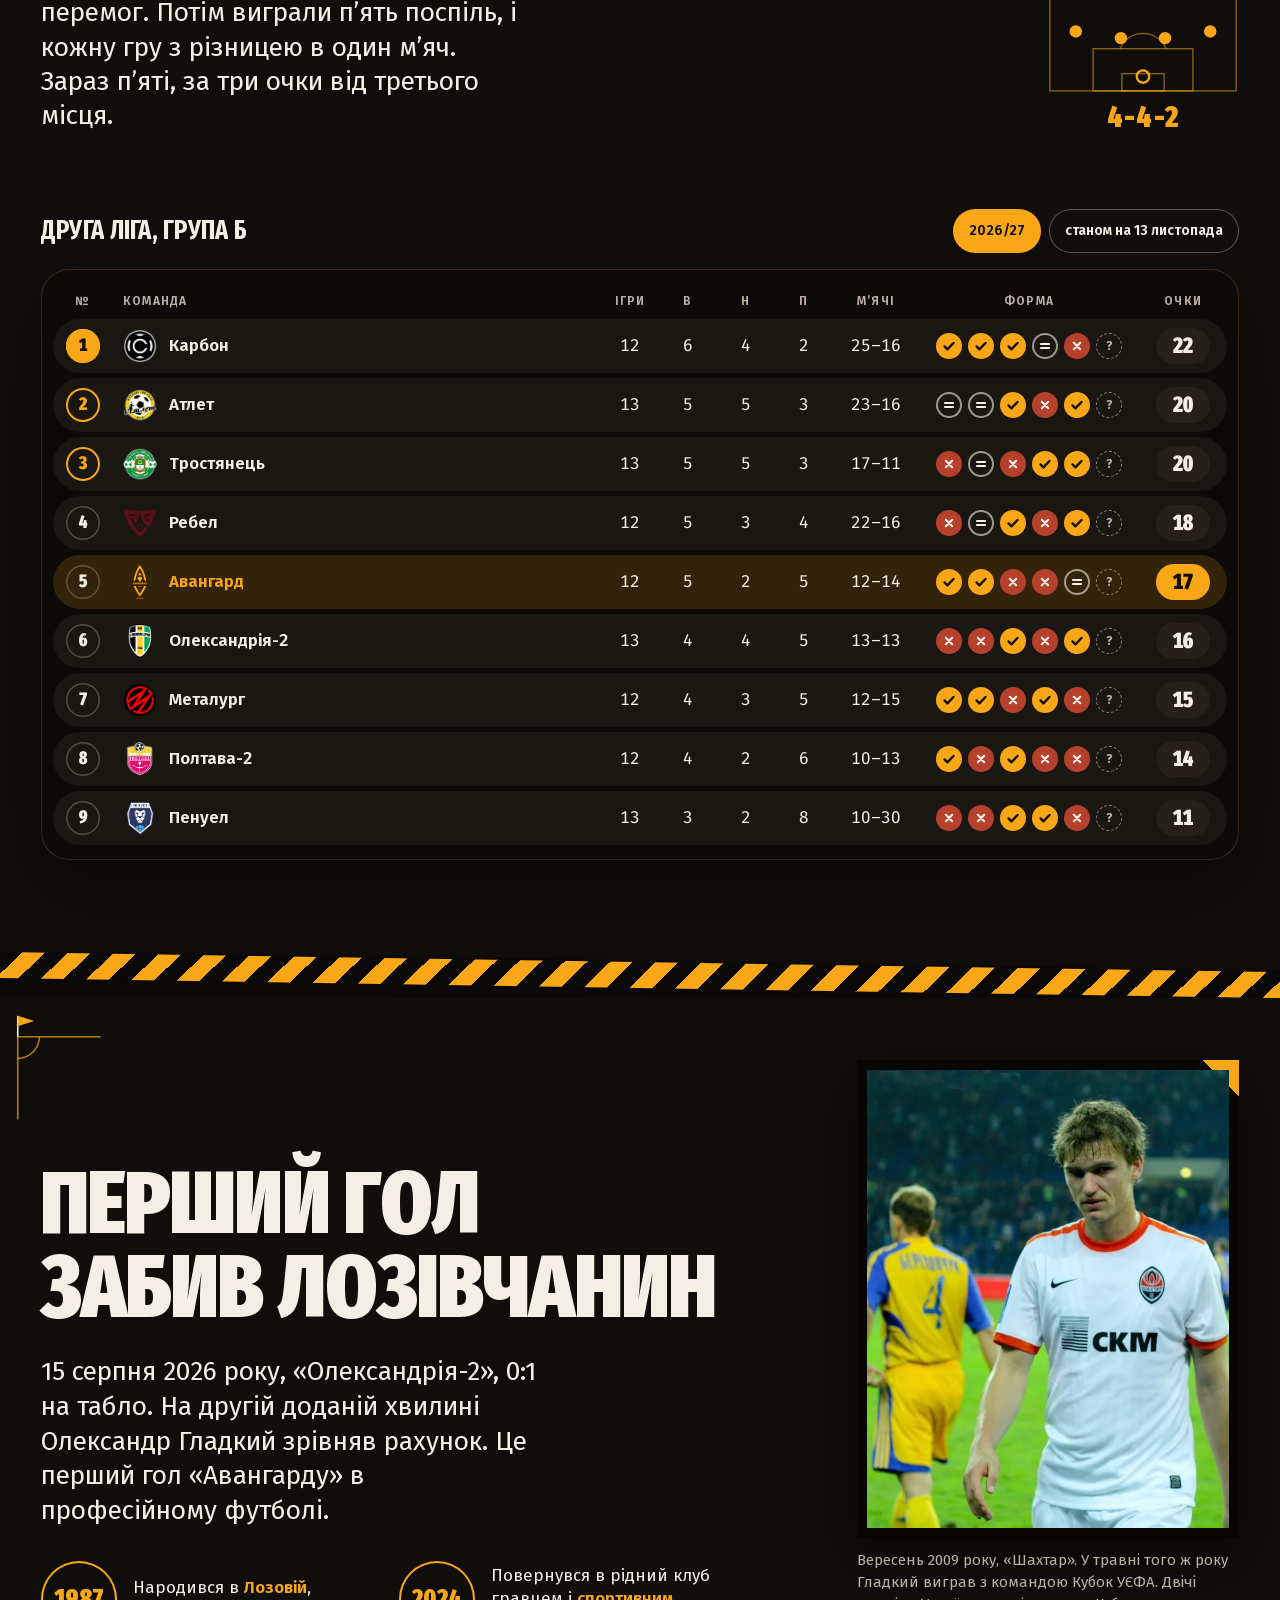
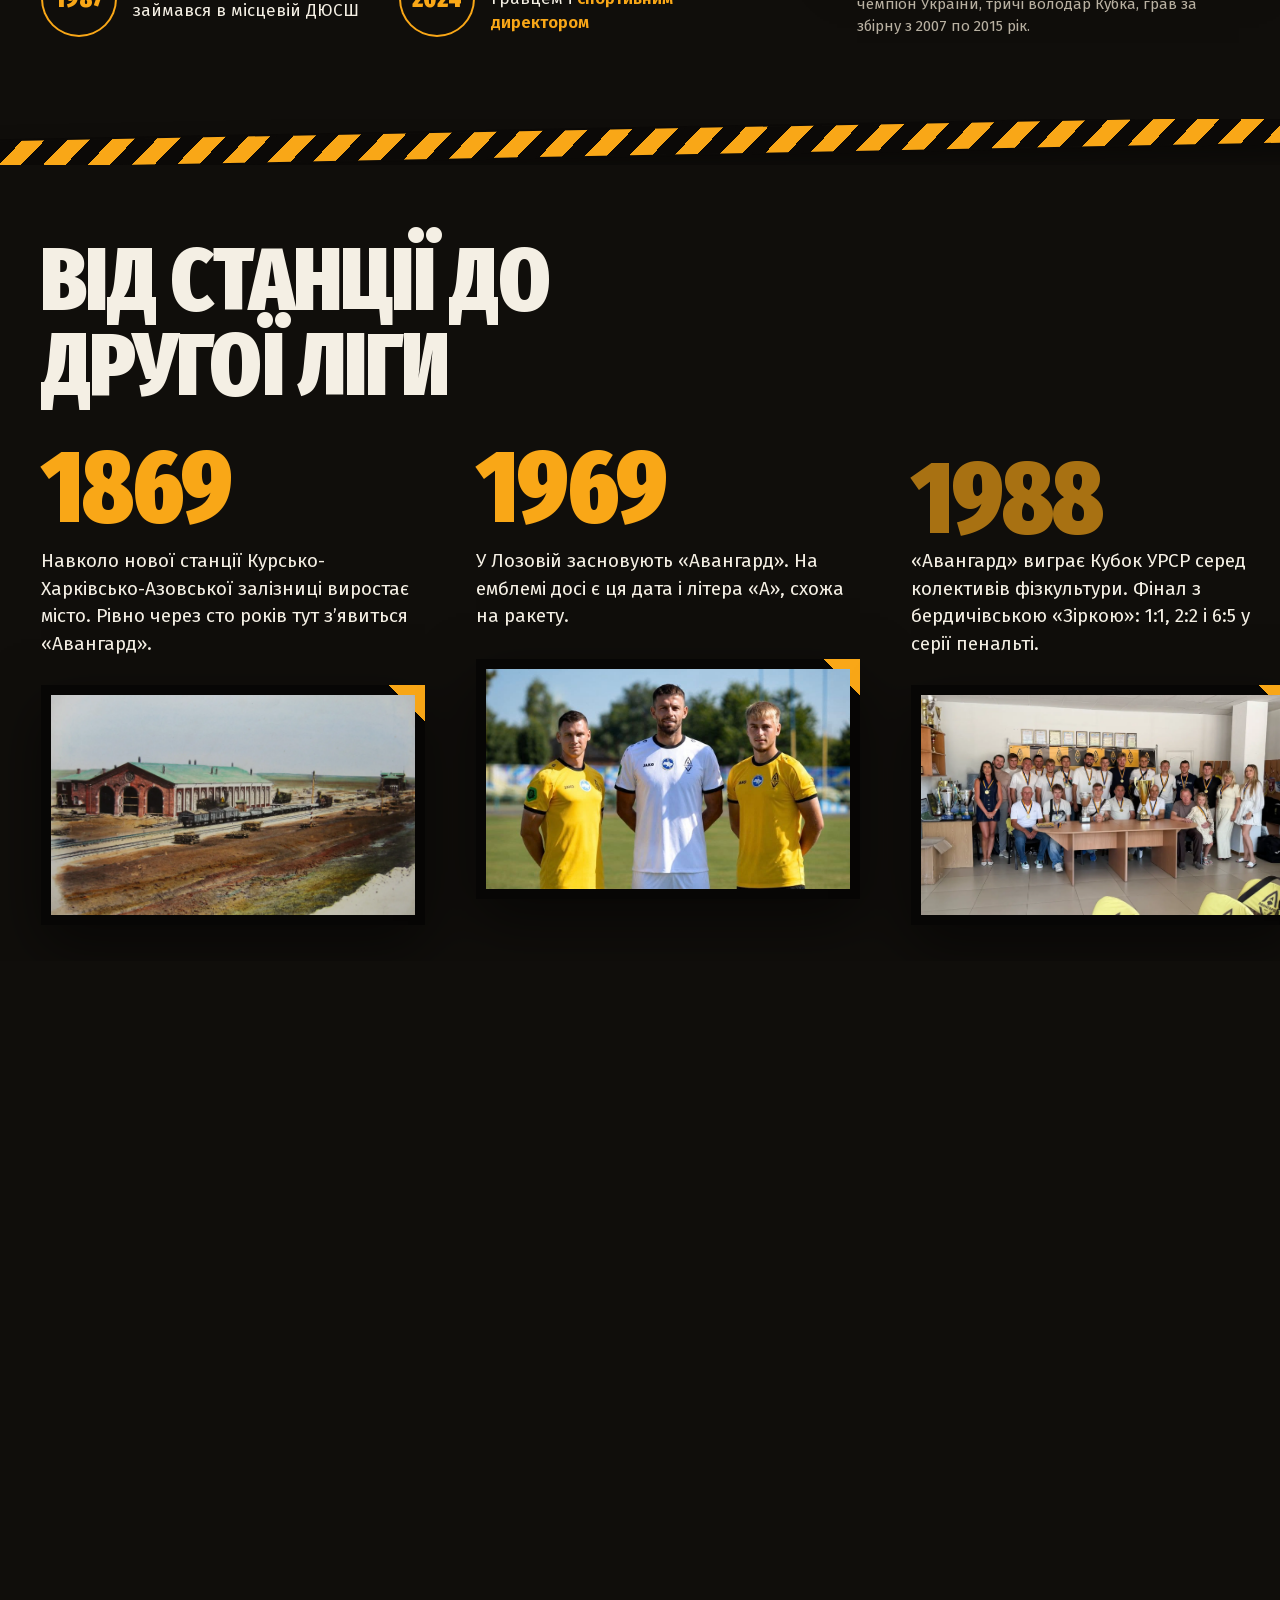
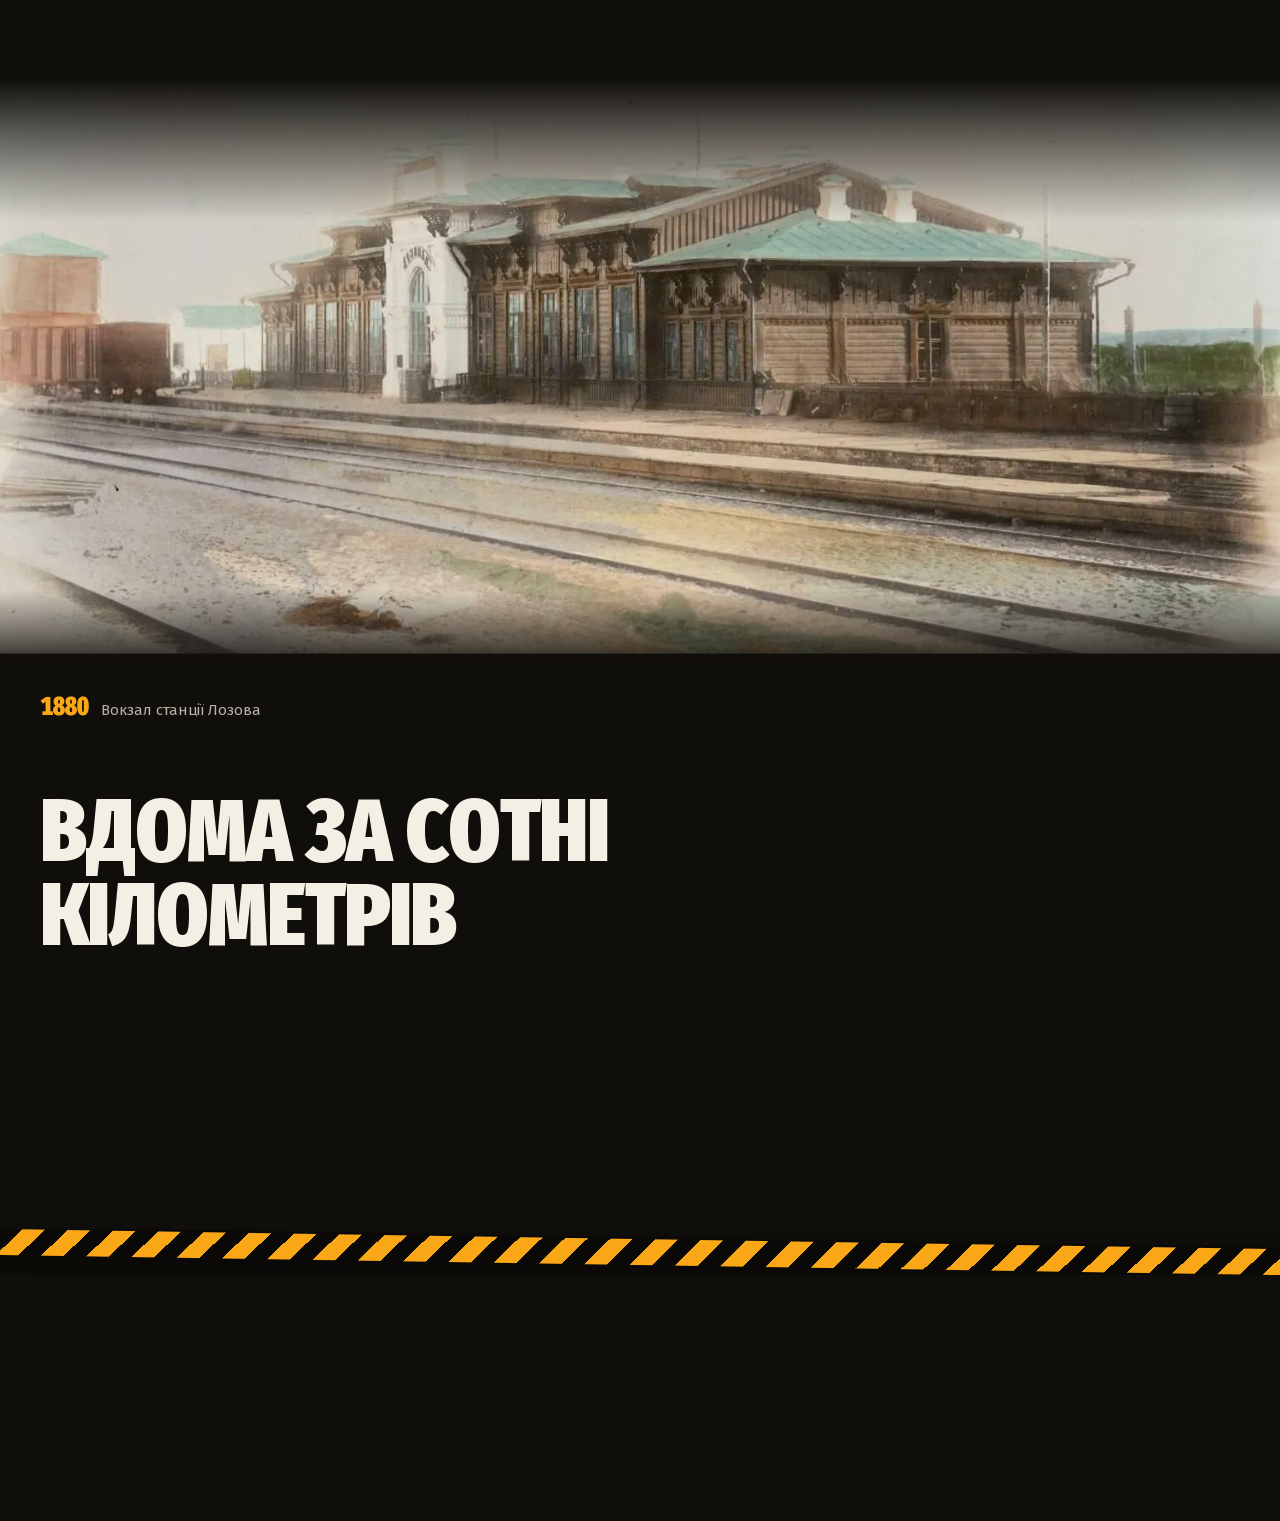
==== commit 3e249912: "Прибрано м'яч на бровці Co-Authored-By: Claude Fable 5.2 <noreply@anthropic.com>" ====
--- a/index.html
+++ b/index.html
@@ -9,8 +9,8 @@
   <link rel="icon" href="assets/img/logo.svg" type="image/svg+xml">
   <link rel="preload" href="assets/fonts/FiraSansExtraCondensed-900-cyrillic.woff2" as="font" type="font/woff2" crossorigin>
   <link rel="preload" href="assets/img/webp/dsc6113.webp" as="image">
-  <link rel="stylesheet" href="css/base.css?v=47">
-  <link rel="stylesheet" href="css/main.css?v=47">
+  <link rel="stylesheet" href="css/base.css?v=48">
+  <link rel="stylesheet" href="css/main.css?v=48">
   <script>(function(d){d.classList.add('js');var nav=(performance.getEntriesByType&&performance.getEntriesByType('navigation')[0])||{};var fromSite=document.referrer.indexOf(location.origin)===0&&nav.type==='navigate';if(!/[?&]still\b/.test(location.search)&&!matchMedia('(prefers-reduced-motion: reduce)').matches&&!fromSite){d.classList.add('loading');setTimeout(function(){d.classList.remove('loading')},9000);}})(document.documentElement);</script>
 </head>
 <body data-page="home">
@@ -373,6 +373,6 @@
 
 <script src="assets/vendor/gsap.min.js" defer></script>
 <script src="assets/vendor/ScrollTrigger.min.js" defer></script>
-<script src="js/main.js?v=47" defer></script>
+<script src="js/main.js?v=48" defer></script>
 </body>
 </html>
--- a/css/main.css
+++ b/css/main.css
@@ -1434,28 +1434,6 @@
 
 /* ===== v21: small football animations ===== */
 
-/* the touchline along the bottom of the screen, the ball that rolls with the page, the goal at the end */
-.touch { position: fixed; left: 0; right: 0; bottom: 0; bottom: env(safe-area-inset-bottom, 0px); height: 0; z-index: 35; pointer-events: none; }
-.touch__line { position: absolute; left: 0; right: 0; bottom: 0; height: 2px; background: linear-gradient(90deg, rgba(249, 167, 23, 0.75), rgba(249, 167, 23, 0.25)); }
-.touch__ball {
-  position: absolute; left: 0; bottom: 2px; width: 22px; height: 22px; padding: 0; border: 0; background: none; cursor: pointer; pointer-events: auto;
-  -webkit-tap-highlight-color: transparent;
-}
-.touch__ball::after { content: ""; position: absolute; inset: -14px -11px -2px; }
-.touch__skin, .touch__skin svg { display: block; width: 22px; height: 22px; }
-.touch__skin { filter: drop-shadow(0 2px 4px rgba(0, 0, 0, 0.6)); }
-.touch__goal { position: absolute; right: 4px; bottom: 2px; width: 30px; height: 22px; overflow: visible; }
-.touch__frame { fill: none; stroke: var(--ink); stroke-width: 2.2; stroke-linejoin: round; }
-.touch__net { fill: none; stroke: rgba(244, 239, 228, 0.4); stroke-width: 0.8; transform-origin: 50% 100%; }
-.touch.is-goal .touch__frame { stroke: var(--gold); }
-.touch.is-goal .touch__net { stroke: var(--gold); animation: net-shake 0.7s var(--ease-out); }
-@keyframes net-shake {
-  0% { transform: none; } 20% { transform: scale(1.25, 1.12) skewX(-6deg); } 45% { transform: scale(0.94, 0.97) skewX(3deg); }
-  70% { transform: scale(1.06, 1.02) skewX(-1deg); } 100% { transform: none; }
-}
-.loading .touch { visibility: hidden; }
-.menu[open] ~ .touch { visibility: hidden; }
-
 /* the corner of a pitch where a section starts */
 .news, .season, .hometown, .town, .squad, .academy { position: relative; }
 .corner { position: absolute; left: calc(var(--margin) * 0.42); top: clamp(16px, 2vw, 30px); width: clamp(64px, 7vw, 110px); aspect-ratio: 1; pointer-events: none; }
@@ -1490,9 +1468,7 @@
 }
 .btn:hover::before, .btn:active::before { left: calc(100% + 6px); transform: rotate(540deg); transition: left .75s var(--ease-out), transform .75s var(--ease-out); }
 
-/* v21b: a bigger ball and goal, the corner flag clear of the tape */
-.touch__ball, .touch__skin, .touch__skin svg { width: 28px; height: 28px; }
-.touch__goal { width: 40px; height: 29px; }
+/* v21b: the corner flag clear of the tape */
 .corner { top: clamp(38px, 3.6vw, 58px); }
 .town .corner { top: clamp(70px, 8vw, 120px); }
 .corner__cloth { transform-box: fill-box; }
